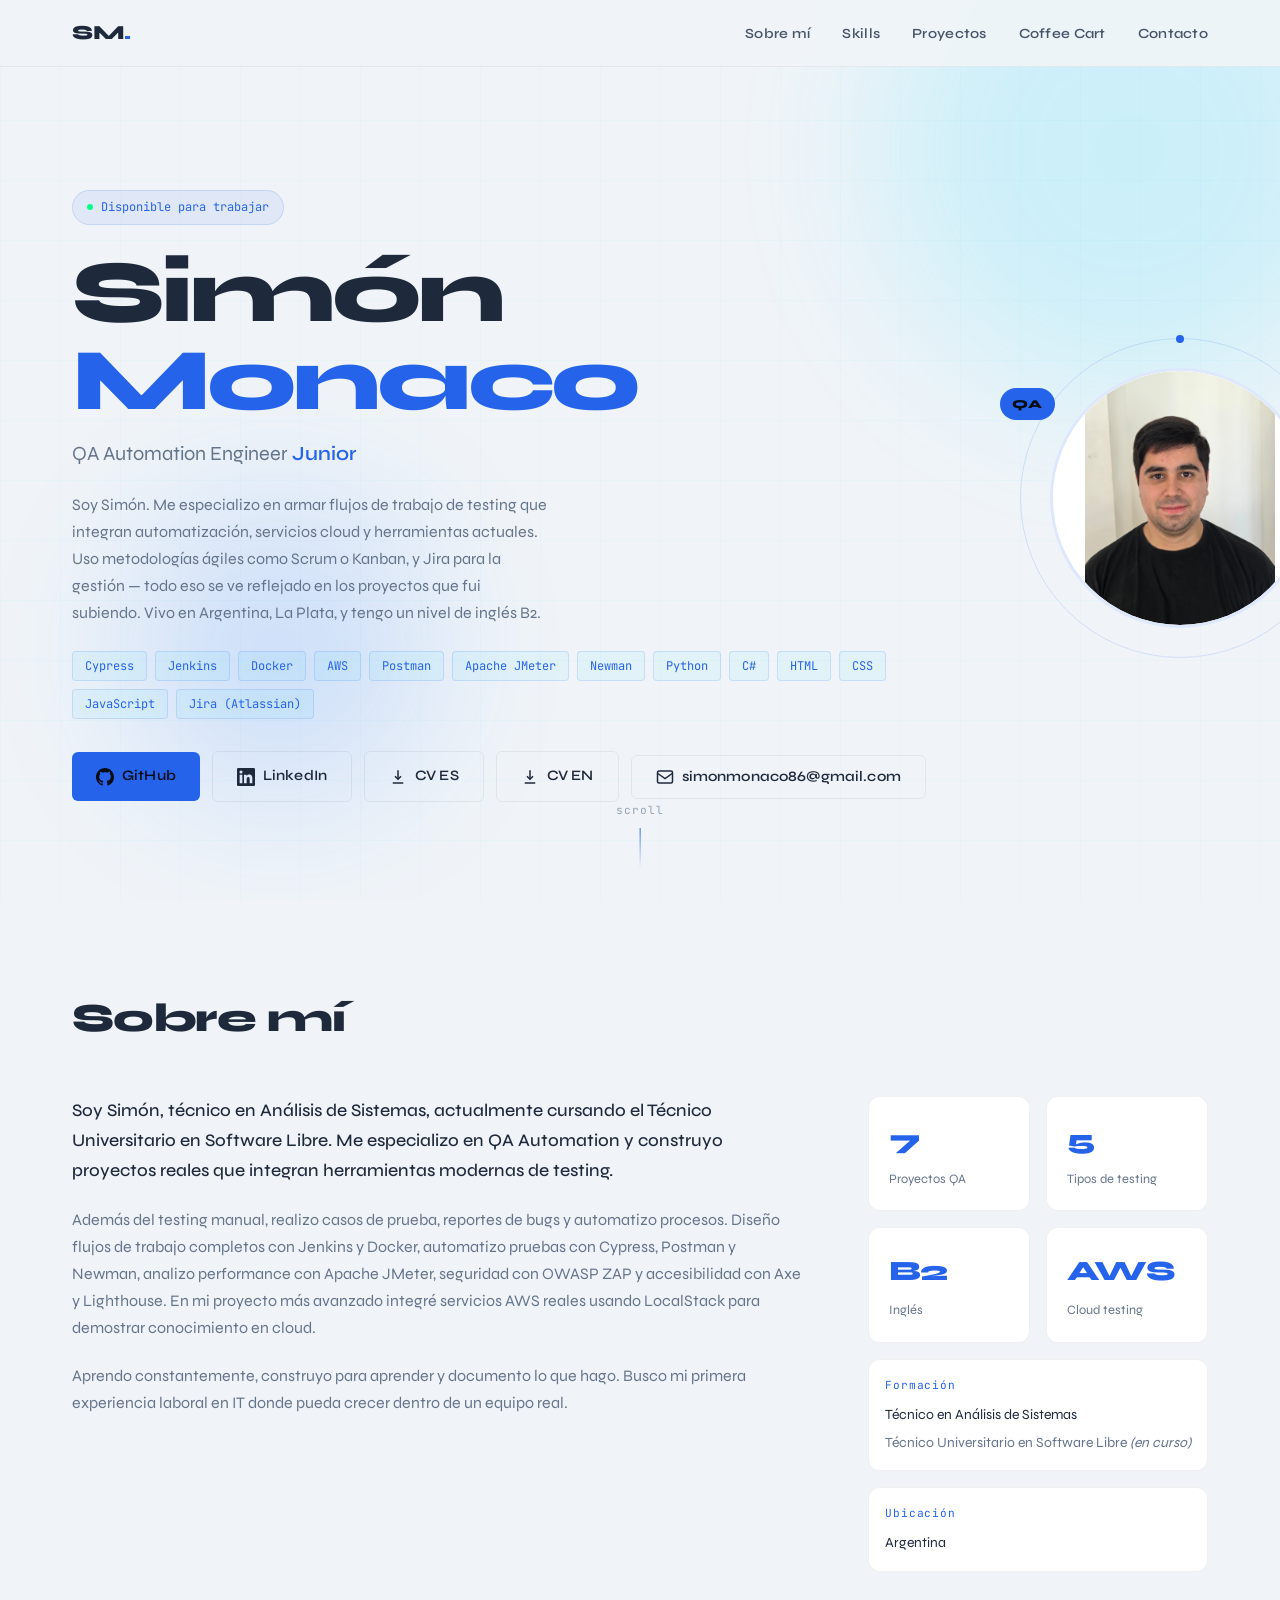
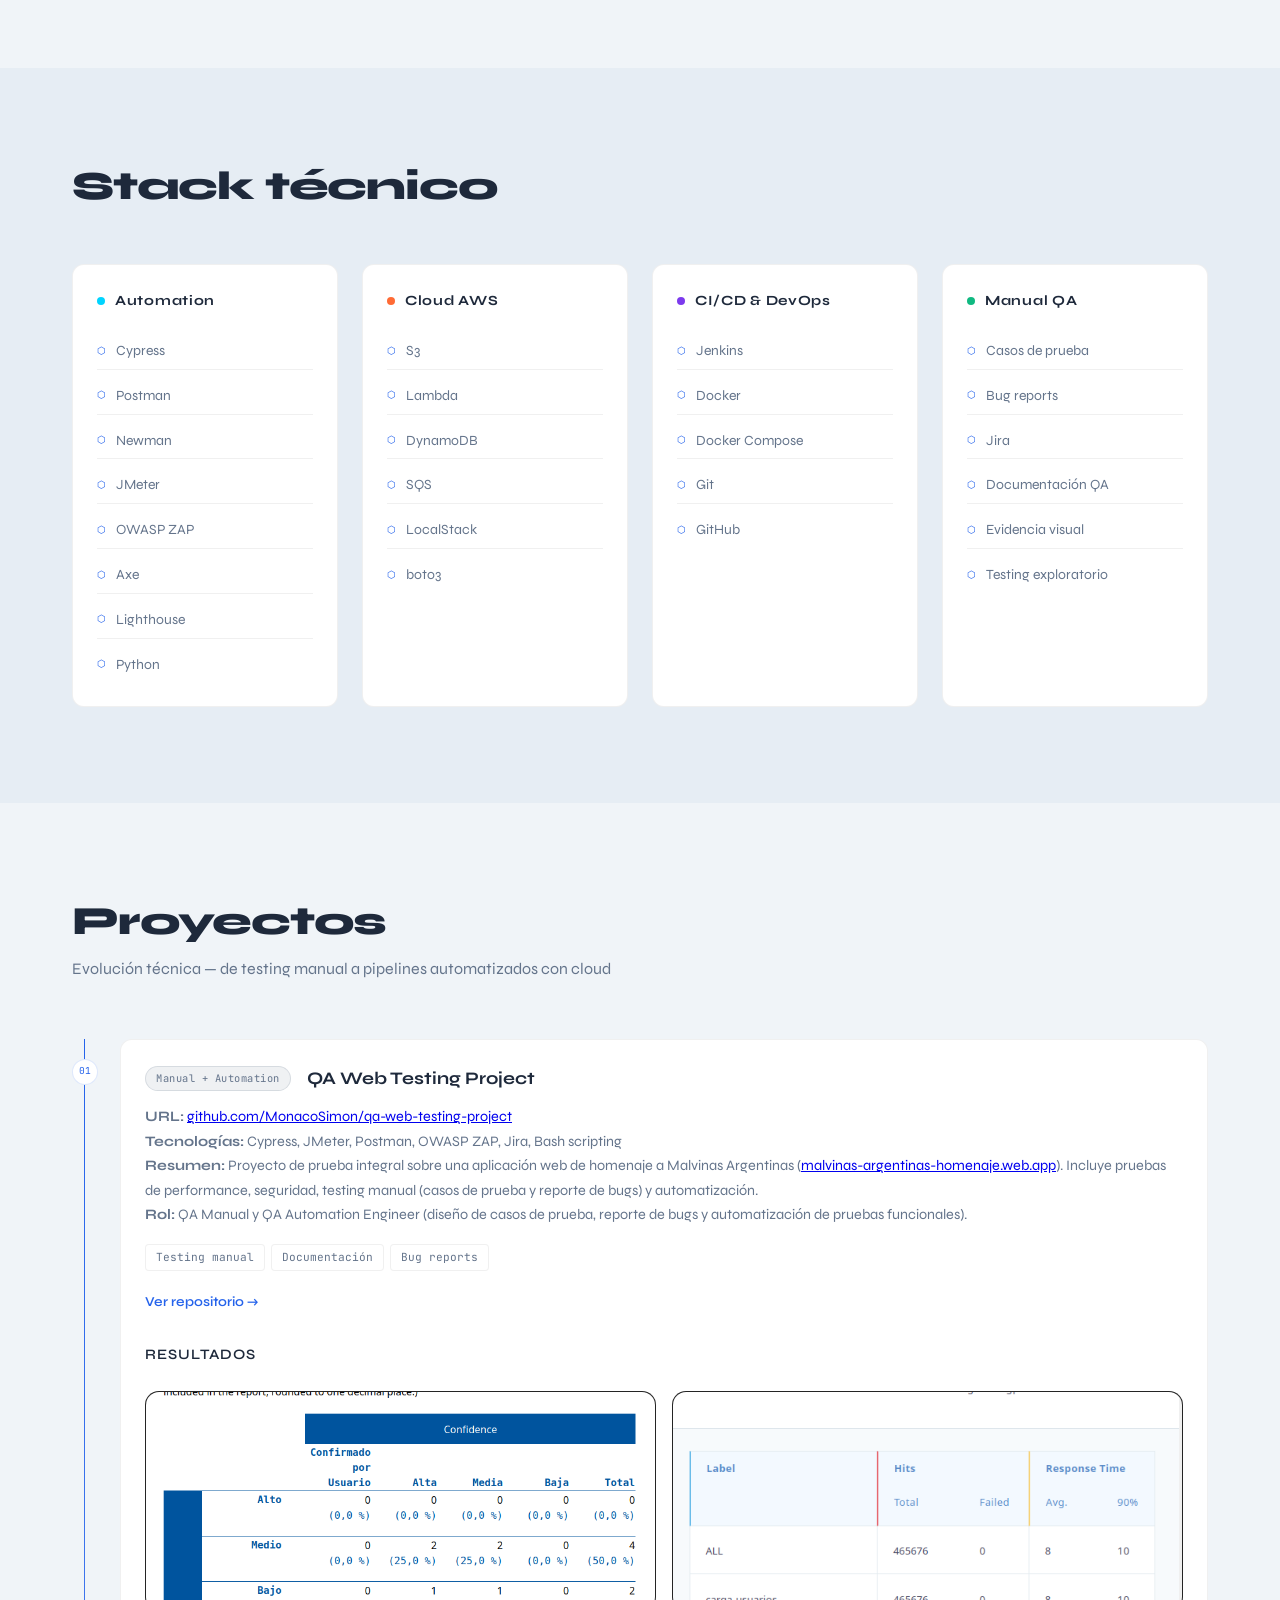
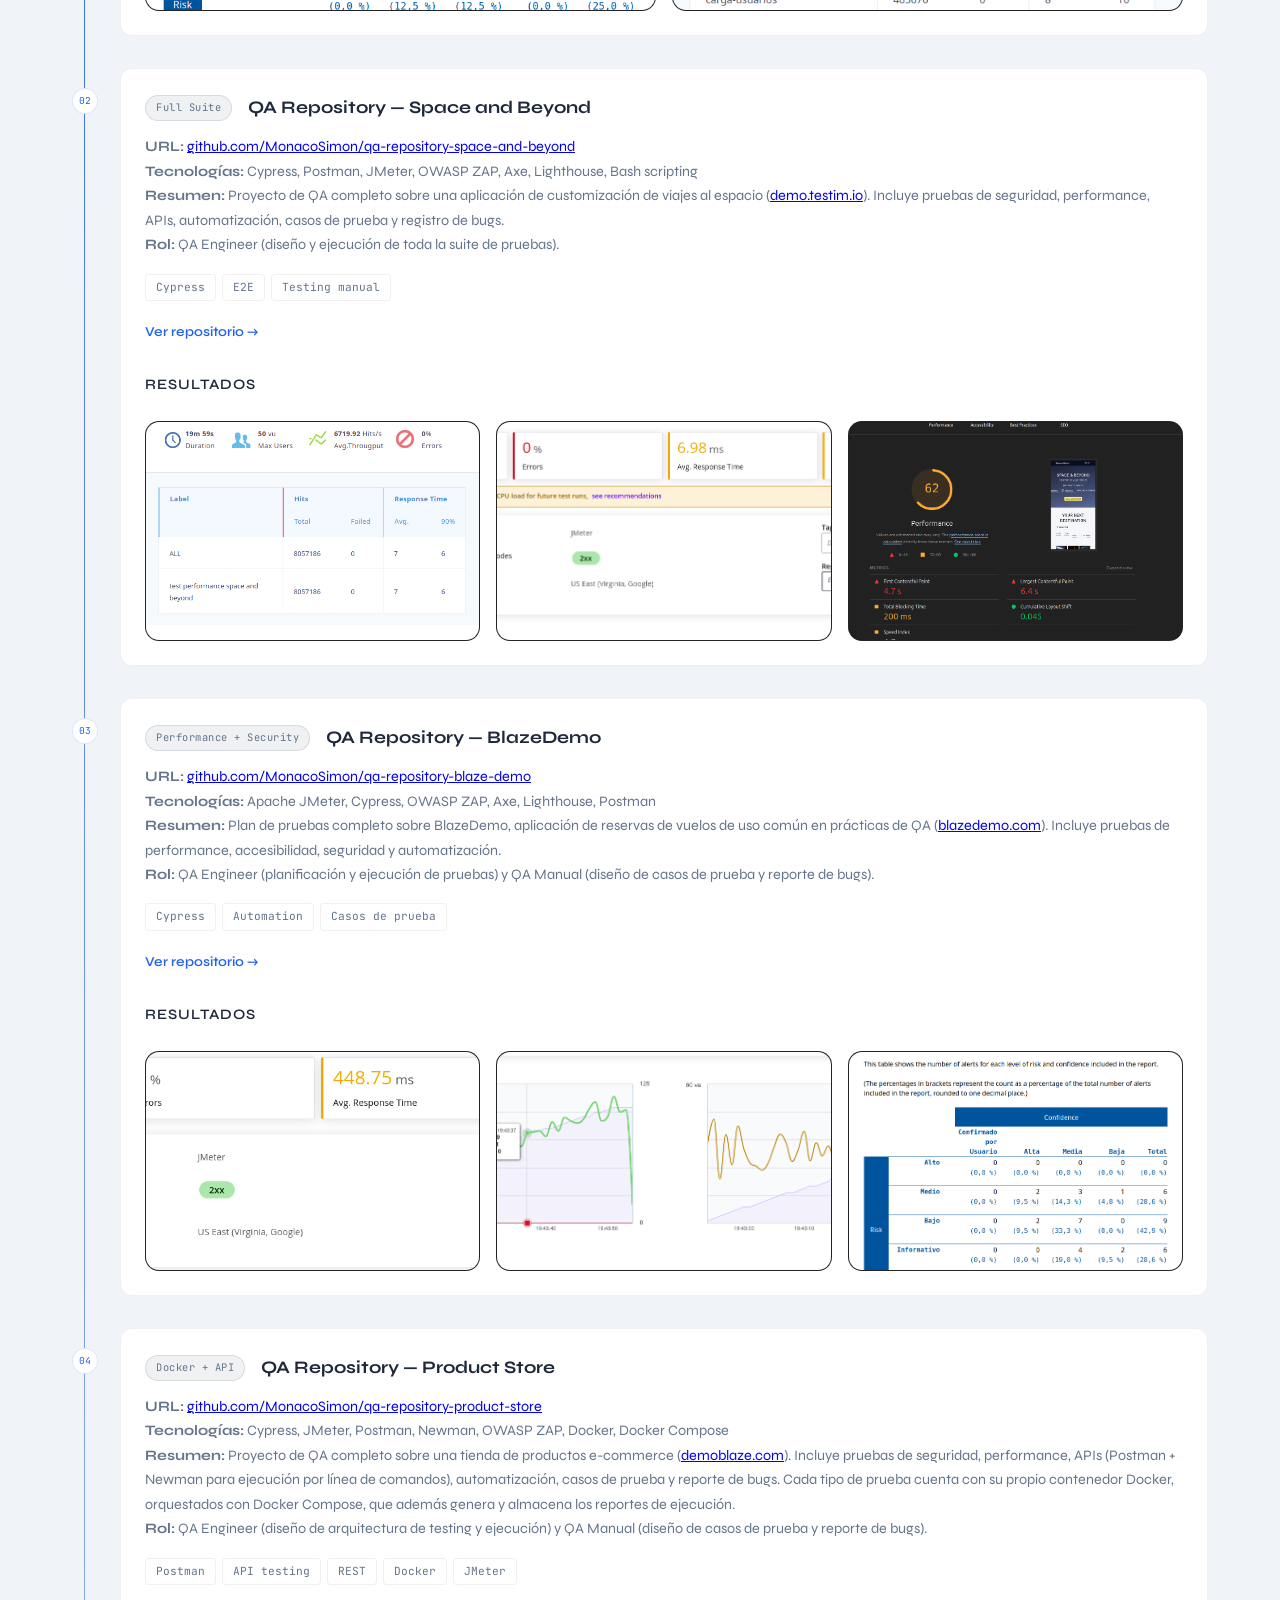
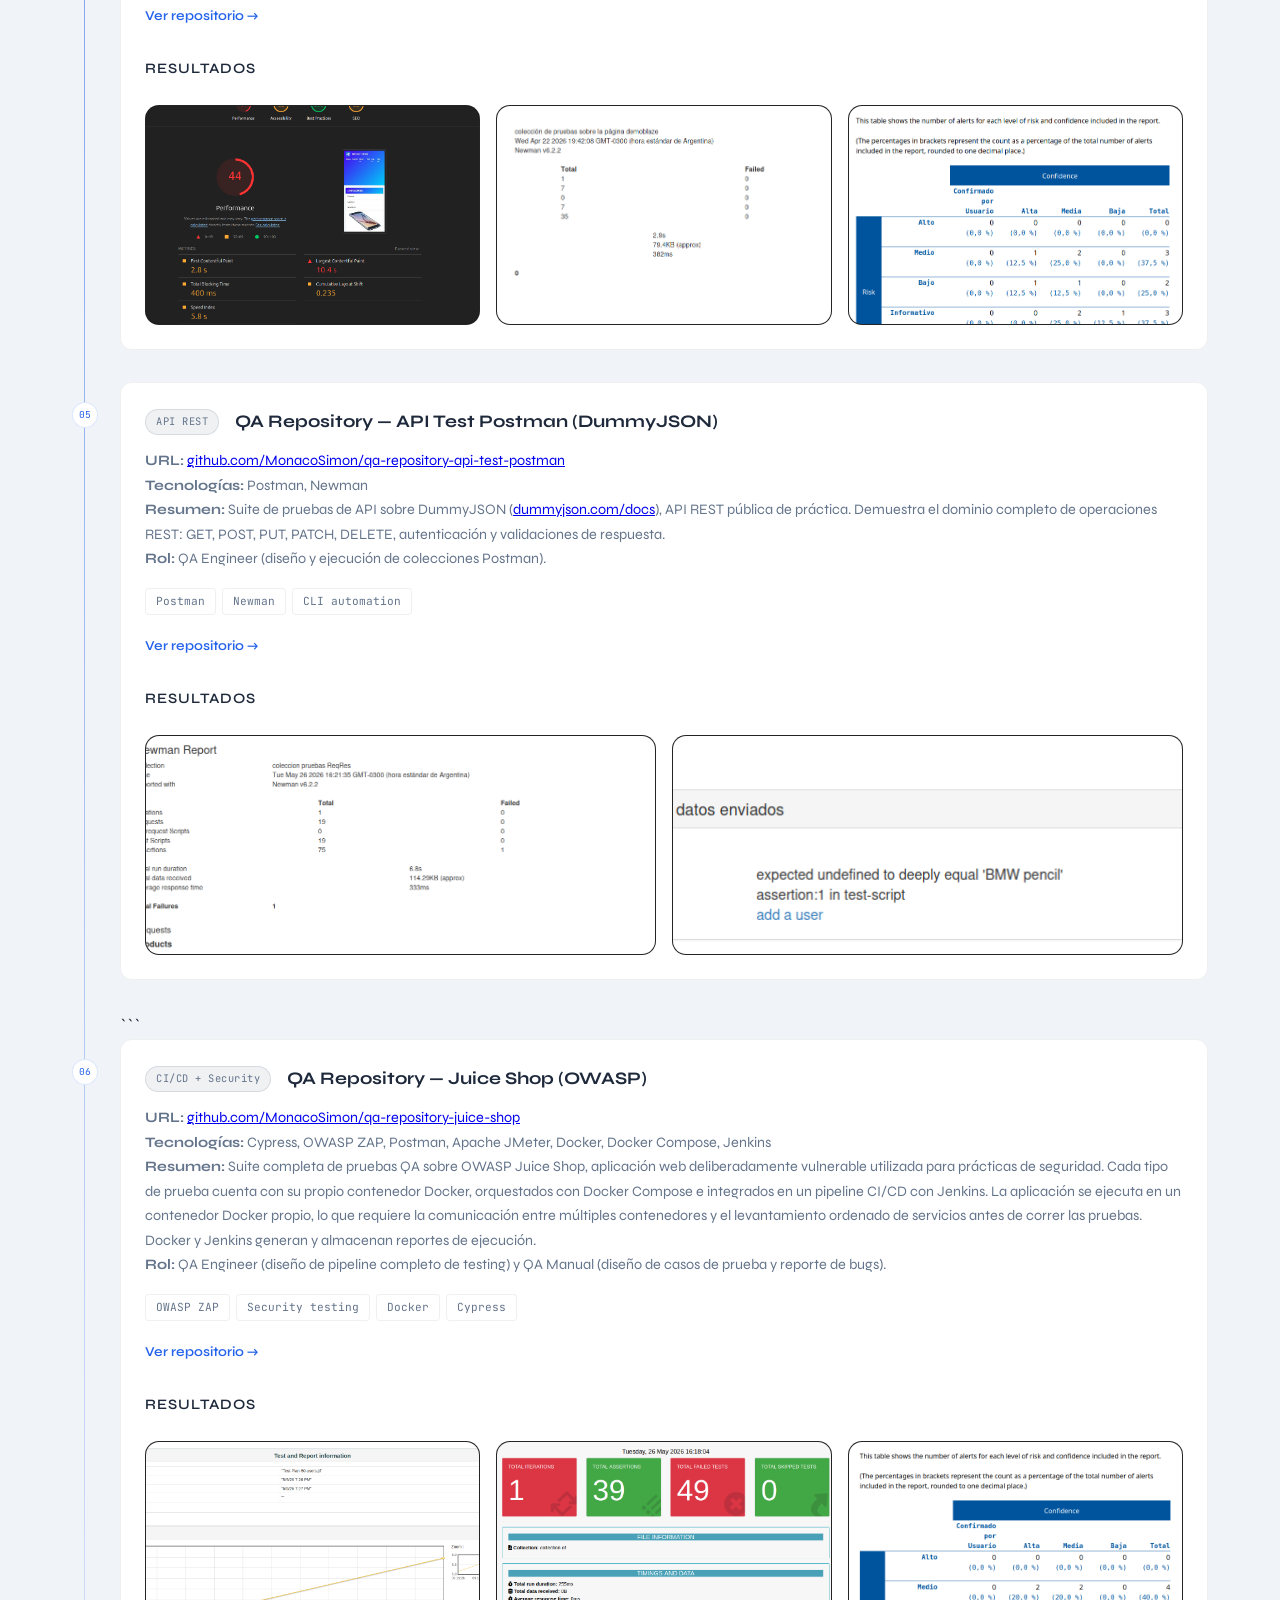
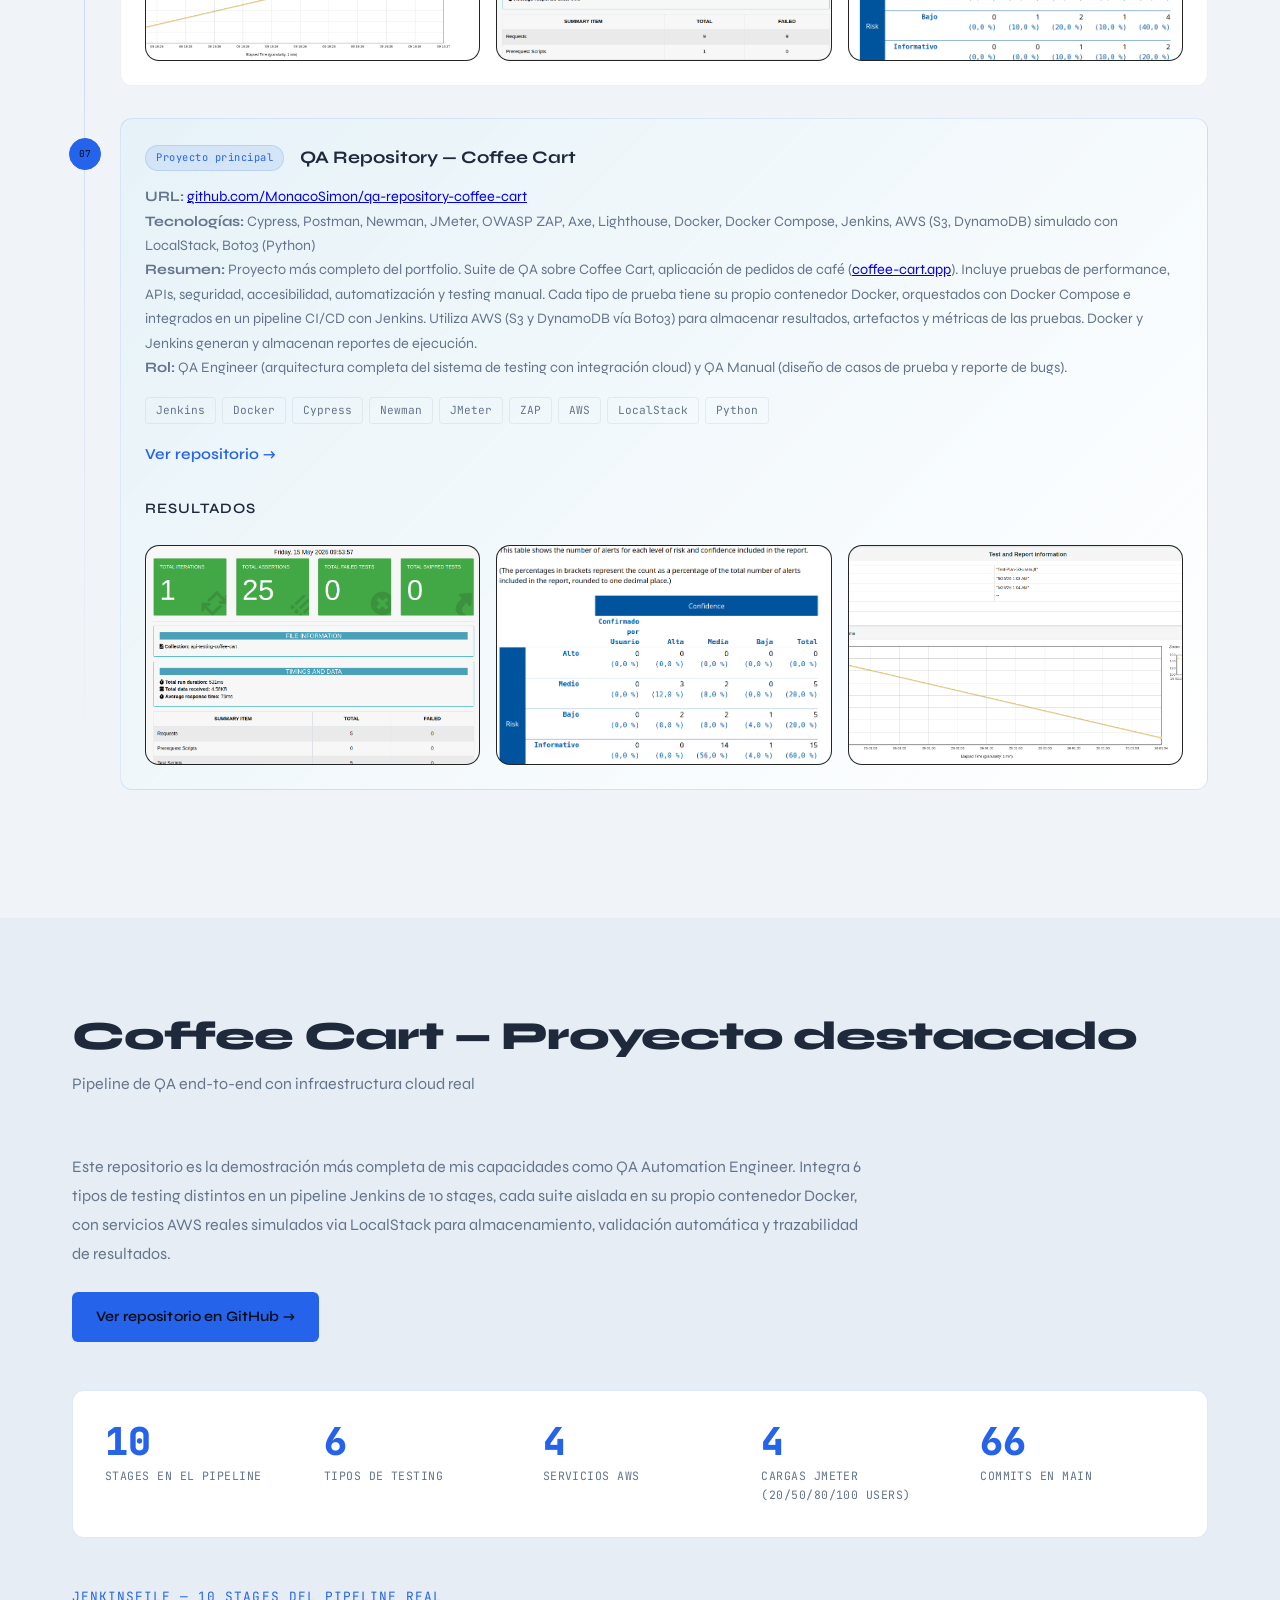
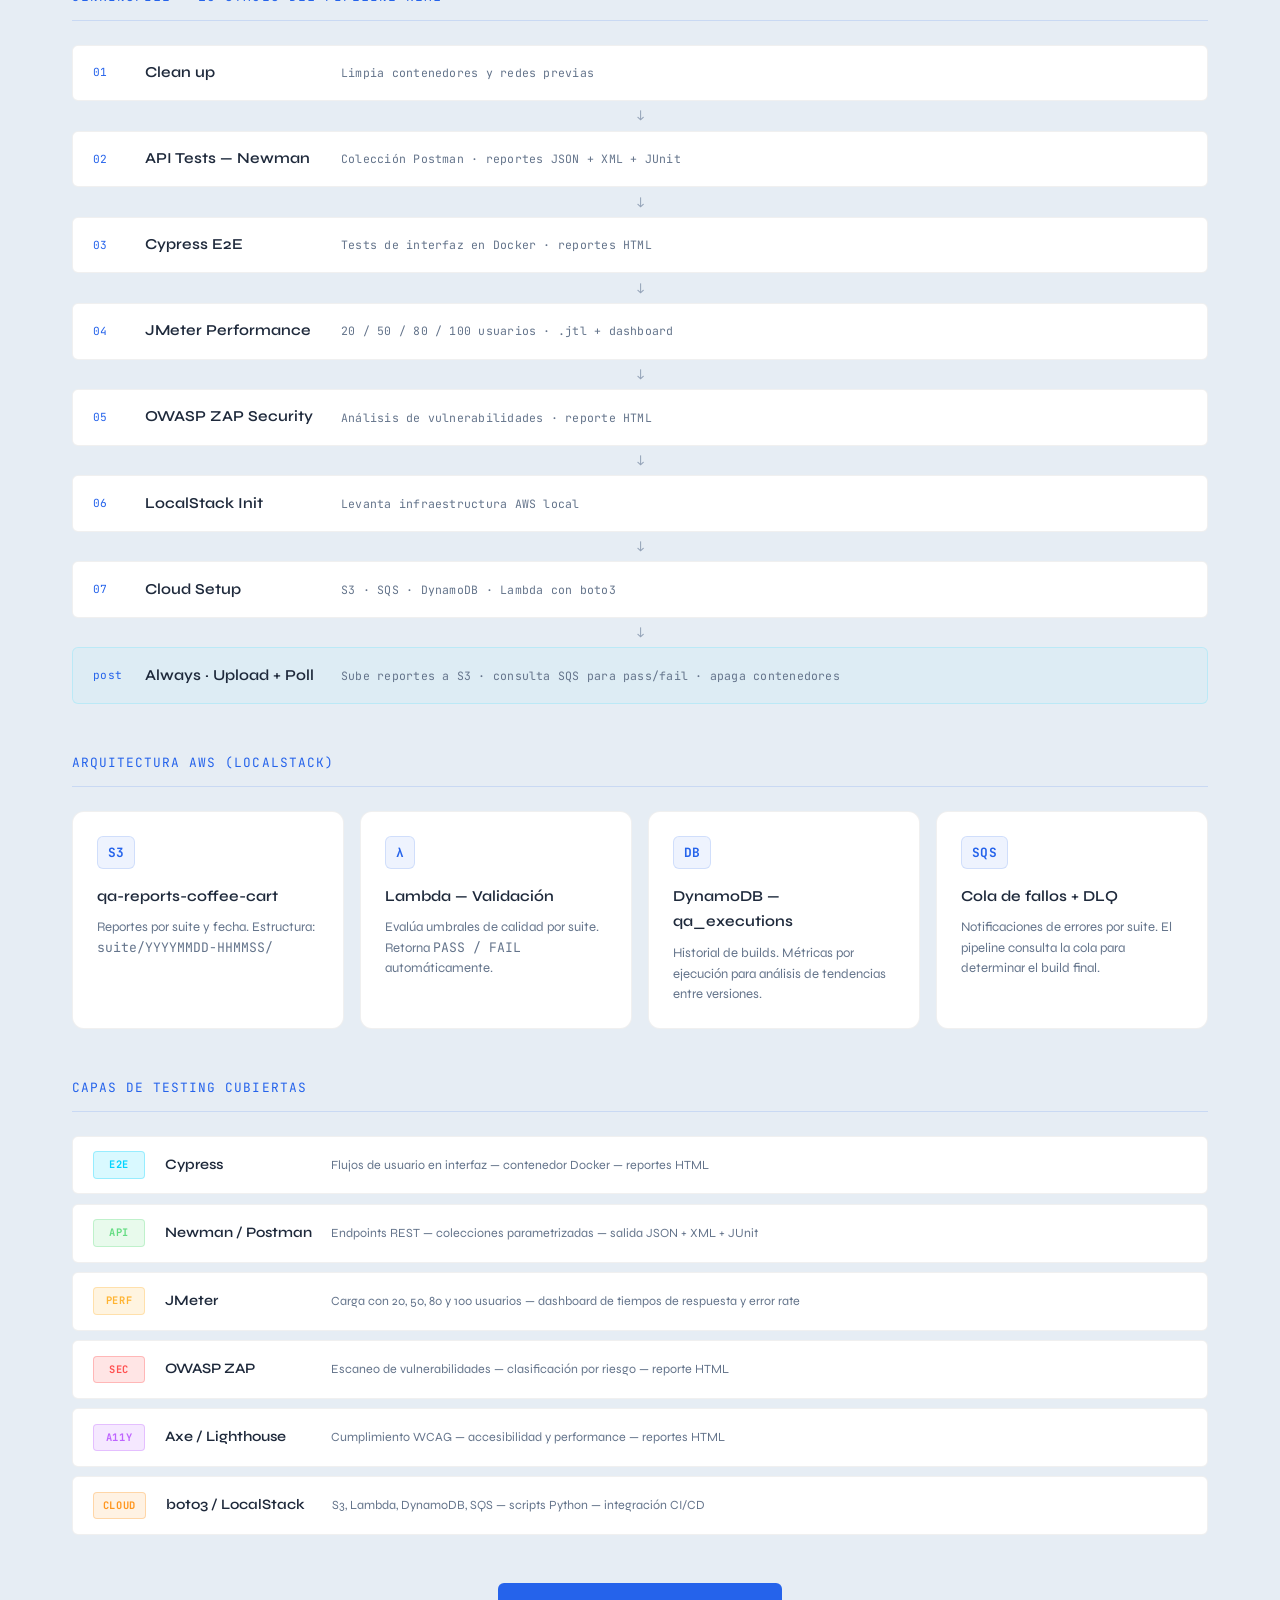
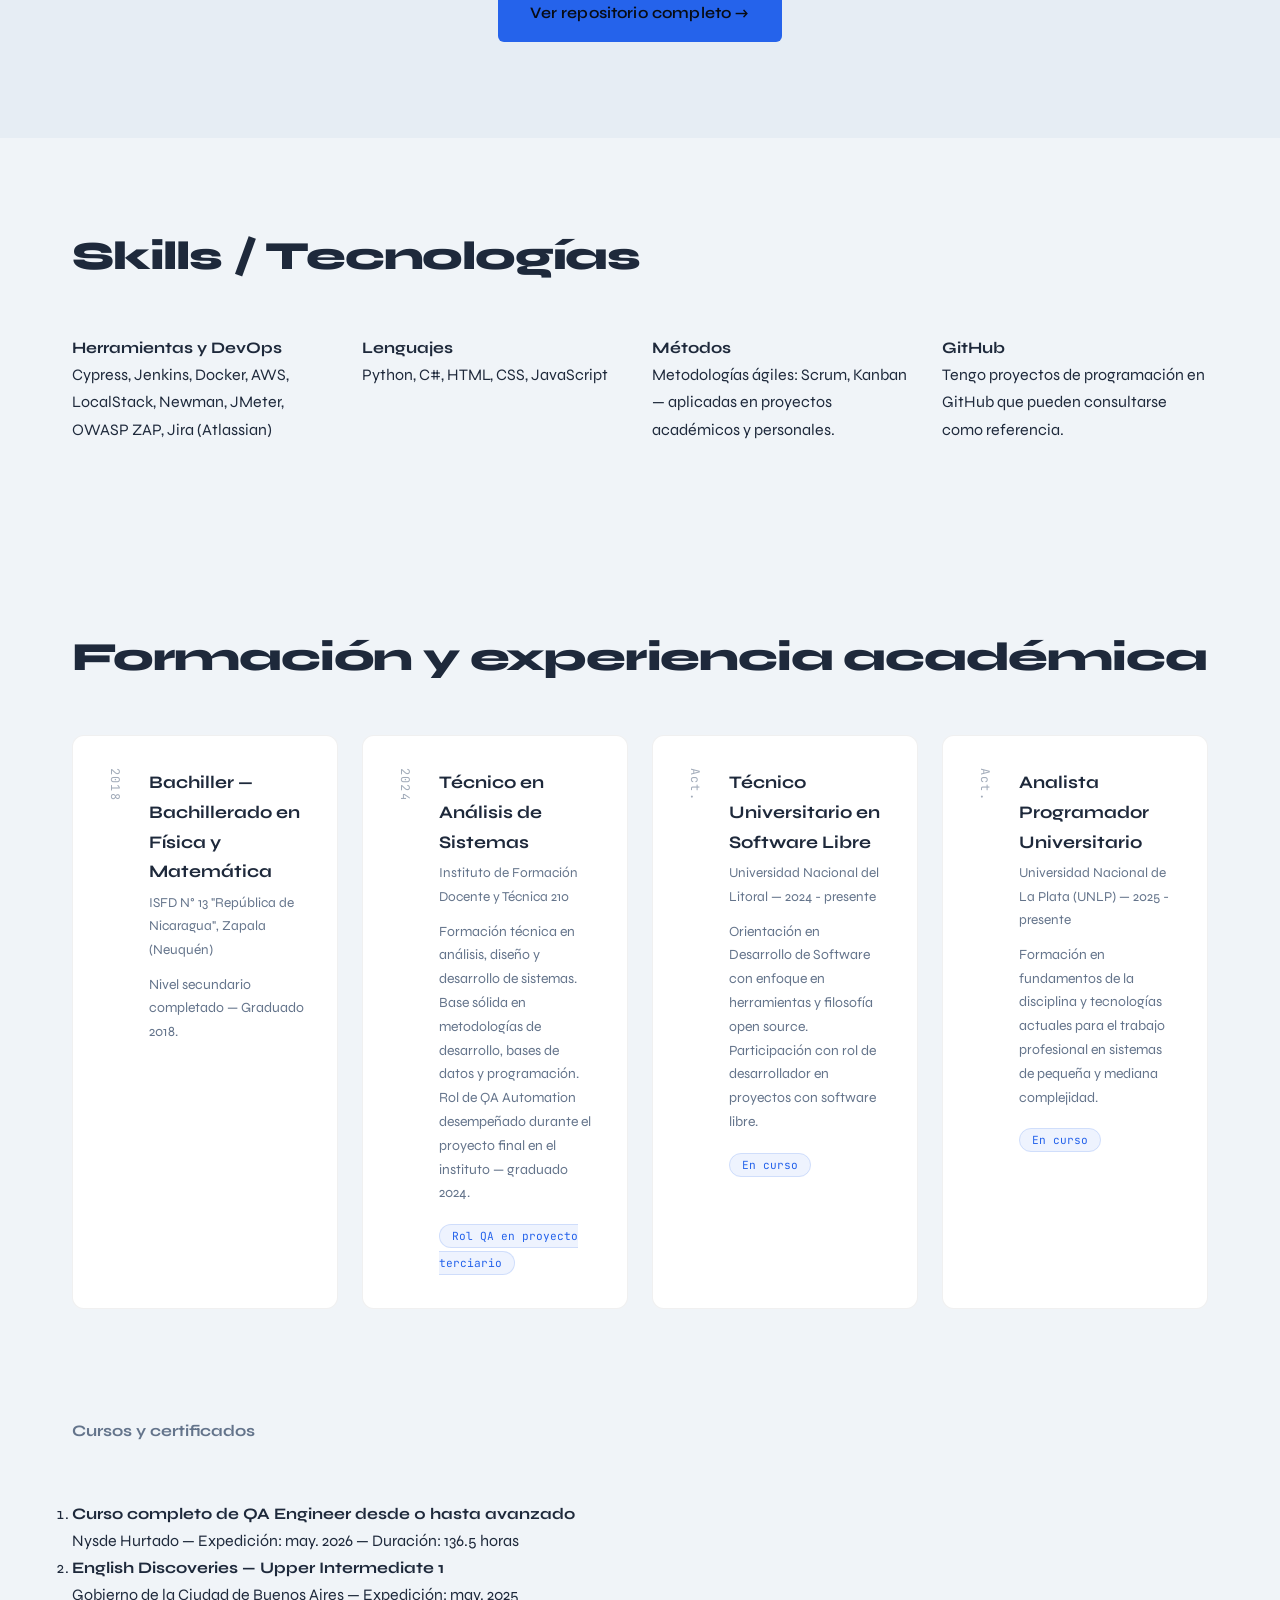
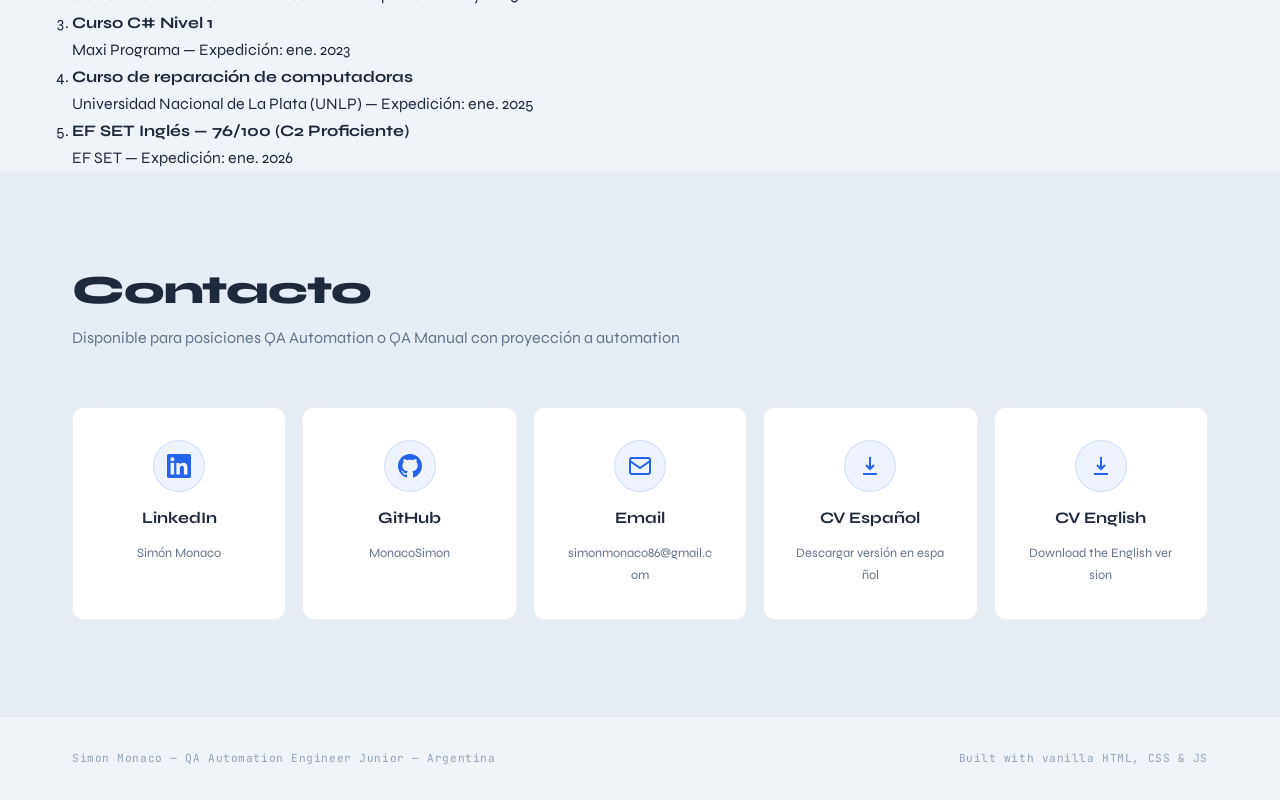
==== index.html @ da6e4dd6 "boton cv" ====
<!DOCTYPE html>
<html lang="es">

<head>
  <meta charset="UTF-8">
  <meta name="viewport" content="width=device-width, initial-scale=1.0">

  <title>Simón Monaco — QA Automation Engineer | Portfolio de Testing</title>

  <meta name="description"
    content="Portfolio de Simón Monaco, QA Automation Engineer Junior. Proyectos de testing con Cypress, Jenkins, Docker, AWS, Postman y JMeter. Disponible para trabajar.">

  <meta name="keywords"
    content="QA Automation, Testing, Cypress, Jenkins, Docker, AWS, Postman, JMeter, Newman, OWASP ZAP, Portfolio, Simón Monaco">

  <meta name="author" content="Simón Monaco">
  <meta name="robots" content="index, follow">

  <link rel="canonical" href="https://monacosimon.github.io/interfaz-portfolio/">

  <meta property="og:type" content="website">
  <meta property="og:url" content="https://monacosimon.github.io/interfaz-portfolio/">
  <meta property="og:title" content="Simón Monaco — QA Automation Engineer">
  <meta property="og:description"
    content="Portfolio de Simón Monaco, especialista en QA Automation. Proyectos con Cypress, Jenkins, Docker y AWS.">
  <meta property="og:image" content="https://monacosimon.github.io/interfaz-portfolio/img/foto-linkedin.jpeg">
  <meta property="og:image:alt" content="Simón Monaco - QA Automation Engineer">

  <meta name="twitter:card" content="summary_large_image">
  <meta name="twitter:title" content="Simón Monaco — QA Automation Engineer">
  <meta name="twitter:description"
    content="Portfolio de Simón Monaco, QA Automation Engineer Junior. Proyectos de testing automatizado.">
  <meta name="twitter:image" content="https://monacosimon.github.io/interfaz-portfolio/img/foto-linkedin.jpeg">

  <link rel="stylesheet" href="style.css">
  <link rel="preconnect" href="https://fonts.googleapis.com">
  <link rel="preconnect" href="https://fonts.gstatic.com" crossorigin>
  <link
    href="https://fonts.googleapis.com/css2?family=JetBrains+Mono:wght@300;400;500&family=Syne:wght@400;500;600;700;800&display=swap"
    rel="stylesheet">
</head>

<body>

  <nav class="navbar" id="navbar">
    <div class="nav-container">
      <span class="nav-logo">SM<span class="accent">.</span></span>
      <ul class="nav-links">
        <li><a href="#sobre-mi">Sobre mí </a></li>
        <li><a href="#skills">Skills</a></li>
        <li><a href="#proyectos">Proyectos</a></li>
        <li><a href="#destacado">Coffee Cart</a></li>
        <li><a href="#contacto">Contacto</a></li>
      </ul>
      <button class="nav-toggle" id="navToggle" aria-label="Menú de navegación">
        <span></span><span></span><span></span>
      </button>
    </div>
  </nav>

  <section class="hero" id="inicio">
    <div class="hero-bg">
      <div class="grid-overlay"></div>
      <div class="orb orb-1"></div>
      <div class="orb orb-2"></div>
    </div>
    <div class="hero-container">
      <div class="hero-content">
        <div class="hero-badge">
          <span class="badge-dot"></span>
          Disponible para trabajar
        </div>
        <h1 class="hero-name">Simón<br><span class="accent">Monaco</span></h1>
        <p class="hero-title">QA Automation Engineer <span class="hero-title-junior">Junior</span></p>
        <p class="hero-desc">
          Soy Simón. Me especializo en armar flujos de trabajo de testing que integran automatización, servicios cloud y
          herramientas actuales. Uso metodologías ágiles como Scrum o Kanban, y Jira para la gestión — todo eso se ve
          reflejado en los proyectos que fui subiendo. Vivo en Argentina, La Plata, y tengo un nivel de inglés B2.
        </p>
        <div class="hero-tags">
          <span class="tag">Cypress</span>
          <span class="tag">Jenkins</span>
          <span class="tag">Docker</span>
          <span class="tag">AWS</span>
          <span class="tag">Postman</span>
          <span class="tag">Apache JMeter</span>
          <span class="tag">Newman</span>
          <span class="tag">Python</span>
          <span class="tag">C#</span>
          <span class="tag">HTML</span>
          <span class="tag">CSS</span>
          <span class="tag">JavaScript</span>
          <span class="tag">Jira (Atlassian)</span>
        </div>
        <div class="hero-cta">
          <a href="https://github.com/MonacoSimon" target="_blank" class="btn btn-primary" rel="noopener noreferrer">
            <svg width="18" height="18" viewBox="0 0 24 24" fill="currentColor">
              <path
                d="M12 0C5.37 0 0 5.37 0 12c0 5.31 3.435 9.795 8.205 11.385.6.105.825-.255.825-.57 0-.285-.015-1.23-.015-2.235-3.015.555-3.795-.735-4.035-1.41-.135-.345-.72-1.41-1.23-1.695-.42-.225-1.02-.78-.015-.795.945-.015 1.62.87 1.845 1.23 1.08 1.815 2.805 1.305 3.495.99.105-.78.42-1.305.765-1.605-2.67-.3-5.46-1.335-5.46-5.925 0-1.305.465-2.385 1.23-3.225-.12-.3-.54-1.53.12-3.18 0 0 1.005-.315 3.3 1.23.96-.27 1.98-.405 3-.405s2.04.135 3 .405c2.295-1.56 3.3-1.23 3.3-1.23.66 1.65.24 2.88.12 3.18.765.84 1.23 1.905 1.23 3.225 0 4.605-2.805 5.625-5.475 5.925.435.375.81 1.095.81 2.22 0 1.605-.015 2.895-.015 3.3 0 .315.225.69.825.57A12.02 12.02 0 0 0 24 12c0-6.63-5.37-12-12-12z" />
            </svg>
            GitHub
          </a>
          <a href="https://www.linkedin.com/in/sim%C3%B3n-m%C3%B3naco-55a619273" target="_blank" class="btn btn-outline"
            rel="noopener noreferrer">
            <svg width="18" height="18" viewBox="0 0 24 24" fill="currentColor">
              <path
                d="M20.447 20.452h-3.554v-5.569c0-1.328-.027-3.037-1.852-3.037-1.853 0-2.136 1.445-2.136 2.939v5.667H9.351V9h3.414v1.561h.046c.477-.9 1.637-1.85 3.37-1.85 3.601 0 4.267 2.37 4.267 5.455v6.286zM5.337 7.433a2.062 2.062 0 0 1-2.063-2.065 2.064 2.064 0 1 1 2.063 2.065zm1.782 13.019H3.555V9h3.564v11.452zM22.225 0H1.771C.792 0 0 .774 0 1.729v20.542C0 23.227.792 24 1.771 24h20.451C23.2 24 24 23.227 24 22.271V1.729C24 .774 23.2 0 22.222 0h.003z" />
            </svg>
            LinkedIn
          </a>
          <a href="cv/CV Simón Mónaco ES (1).pdf" download class="btn btn-outline" aria-label="Descargar CV en español">
            <svg width="18" height="18" viewBox="0 0 24 24" fill="none" stroke="currentColor" stroke-width="2">
              <path d="M12 3v12" />
              <path d="m8 11 4 4 4-4" />
              <path d="M5 20h14" />
            </svg>
            CV ES
          </a>
          <a href="cv/CV Simón Mónaco EN (1).pdf" download class="btn btn-outline" aria-label="Download CV in English">
            <svg width="18" height="18" viewBox="0 0 24 24" fill="none" stroke="currentColor" stroke-width="2">
              <path d="M12 3v12" />
              <path d="m8 11 4 4 4-4" />
              <path d="M5 20h14" />
            </svg>
            CV EN
          </a>
          <button type="button" id="copyEmailBtn" class="btn btn-outline btn-copy-email"
            data-email="simonmonaco86@gmail.com">
            <svg width="18" height="18" viewBox="0 0 24 24" fill="none" stroke="currentColor" stroke-width="2">
              <rect x="2" y="4" width="20" height="16" rx="2" />
              <path d="m22 7-10 7L2 7" />
            </svg>
            <span class="btn-copy-label">simonmonaco86@gmail.com</span>
          </button>
        </div>
      </div>
      <div class="hero-photo">
        <div class="photo-ring"></div>
        <div class="photo-wrapper">
          <img src="img/foto-linkedin.jpeg" alt="Simón Monaco - QA Automation Engineer" class="profile-img"
            loading="eager" />
        </div>
        <div class="photo-badge-tl">QA</div>
      </div>
    </div>
    <div class="hero-scroll">
      <span class="mono">scroll</span>
      <div class="scroll-line"></div>
    </div>
  </section>

  <section class="section" id="sobre-mi">
    <div class="container">
      <div class="section-header">
        <h2 class="section-title">Sobre mí </h2>
      </div>
      <div class="about-grid">
        <div class="about-text">
          <p class="about-lead">
            Soy Simón, técnico en Análisis de Sistemas, actualmente cursando el
            Técnico Universitario en Software Libre. Me especializo en QA Automation
            y construyo proyectos reales que integran herramientas modernas de testing.
          </p>
          <p>
            Además del testing manual, realizo casos de prueba, reportes de bugs y
            automatizo procesos. Diseño flujos de trabajo completos con Jenkins y Docker,
            automatizo pruebas con Cypress, Postman y Newman, analizo performance con
            Apache JMeter, seguridad con OWASP ZAP y accesibilidad con Axe y Lighthouse.
            En mi proyecto más avanzado integré servicios AWS reales usando LocalStack
            para demostrar conocimiento en cloud.
          </p>
          <p>
            Aprendo constantemente, construyo para aprender y documento lo que hago.
            Busco mi primera experiencia laboral en IT donde pueda crecer dentro de un
            equipo real.
          </p>
        </div>
        <div class="about-stats">
          <div class="stat-card">
            <span class="stat-num accent">7</span>
            <span class="stat-label">Proyectos QA</span>
          </div>
          <div class="stat-card">
            <span class="stat-num accent">5</span>
            <span class="stat-label">Tipos de testing</span>
          </div>
          <div class="stat-card">
            <span class="stat-num accent">B2</span>
            <span class="stat-label">Inglés</span>
          </div>
          <div class="stat-card">
            <span class="stat-num accent">AWS</span>
            <span class="stat-label">Cloud testing</span>
          </div>
          <div class="about-detail">
            <span class="detail-label mono">Formación</span>
            <span class="detail-val">Técnico en Análisis de Sistemas</span>
            <span class="detail-val muted">Técnico Universitario en Software Libre <em>(en curso)</em></span>
          </div>
          <div class="about-detail">
            <span class="detail-label mono">Ubicación</span>
            <span class="detail-val">Argentina</span>
          </div>
        </div>
      </div>
    </div>
  </section>

  <section class="section section-dark" id="skills">
    <div class="container">
      <div class="section-header">
        <h2 class="section-title">Stack técnico</h2>
      </div>
      <div class="skills-grid">
        <div class="skill-category">
          <h3 class="skill-cat-title">
            <span class="cat-dot cat-auto"></span>
            Automation
          </h3>
          <div class="skill-items">
            <div class="skill-item"><span class="skill-icon">⬡</span>Cypress</div>
            <div class="skill-item"><span class="skill-icon">⬡</span>Postman</div>
            <div class="skill-item"><span class="skill-icon">⬡</span>Newman</div>
            <div class="skill-item"><span class="skill-icon">⬡</span>JMeter</div>
            <div class="skill-item"><span class="skill-icon">⬡</span>OWASP ZAP</div>
            <div class="skill-item"><span class="skill-icon">⬡</span>Axe</div>
            <div class="skill-item"><span class="skill-icon">⬡</span>Lighthouse</div>
            <div class="skill-item"><span class="skill-icon">⬡</span>Python</div>
          </div>
        </div>
        <div class="skill-category">
          <h3 class="skill-cat-title">
            <span class="cat-dot cat-cloud"></span>
            Cloud AWS
          </h3>
          <div class="skill-items">
            <div class="skill-item"><span class="skill-icon">⬡</span>S3</div>
            <div class="skill-item"><span class="skill-icon">⬡</span>Lambda</div>
            <div class="skill-item"><span class="skill-icon">⬡</span>DynamoDB</div>
            <div class="skill-item"><span class="skill-icon">⬡</span>SQS</div>
            <div class="skill-item"><span class="skill-icon">⬡</span>LocalStack</div>
            <div class="skill-item"><span class="skill-icon">⬡</span>boto3</div>
          </div>
        </div>
        <div class="skill-category">
          <h3 class="skill-cat-title">
            <span class="cat-dot cat-cicd"></span>
            CI/CD & DevOps
          </h3>
          <div class="skill-items">
            <div class="skill-item"><span class="skill-icon">⬡</span>Jenkins</div>
            <div class="skill-item"><span class="skill-icon">⬡</span>Docker</div>
            <div class="skill-item"><span class="skill-icon">⬡</span>Docker Compose</div>
            <div class="skill-item"><span class="skill-icon">⬡</span>Git</div>
            <div class="skill-item"><span class="skill-icon">⬡</span>GitHub</div>
          </div>
        </div>
        <div class="skill-category">
          <h3 class="skill-cat-title">
            <span class="cat-dot cat-manual"></span>
            Manual QA
          </h3>
          <div class="skill-items">
            <div class="skill-item"><span class="skill-icon">⬡</span>Casos de prueba</div>
            <div class="skill-item"><span class="skill-icon">⬡</span>Bug reports</div>
            <div class="skill-item"><span class="skill-icon">⬡</span>Jira</div>
            <div class="skill-item"><span class="skill-icon">⬡</span>Documentación QA</div>
            <div class="skill-item"><span class="skill-icon">⬡</span>Evidencia visual</div>
            <div class="skill-item"><span class="skill-icon">⬡</span>Testing exploratorio</div>
          </div>
        </div>
      </div>
    </div>
  </section>

  <section class="section" id="proyectos">
    <div class="container">
      <div class="section-header">
        <h2 class="section-title">Proyectos</h2>
        <p class="section-sub">Evolución técnica — de testing manual a pipelines automatizados con cloud</p>
      </div>
      <div class="timeline">

        <div class="timeline-item reveal">
          <div class="timeline-marker">
            <span class="marker-num mono">01</span>
          </div>
          <div class="timeline-card">
            <div class="tc-header">
              <span class="tc-level level-type">Manual + Automation</span>
              <h3 class="tc-title">QA Web Testing Project</h3>
            </div>
            <p class="tc-desc"><strong>URL:</strong> <a href="https://github.com/MonacoSimon/qa-web-testing-project"
                target="_blank" class="tc-link-inline"
                rel="noopener noreferrer">github.com/MonacoSimon/qa-web-testing-project</a><br>
              <strong>Tecnologías:</strong> Cypress, JMeter, Postman, OWASP ZAP, Jira, Bash scripting<br>
              <strong>Resumen:</strong> Proyecto de prueba integral sobre una aplicación web de homenaje a Malvinas
              Argentinas (<a href="https://malvinas-argentinas-homenaje.web.app/" target="_blank"
                rel="noopener noreferrer">malvinas-argentinas-homenaje.web.app</a>). Incluye pruebas de performance,
              seguridad, testing manual (casos de prueba y reporte de bugs) y automatización.<br>
              <strong>Rol:</strong> QA Manual y QA Automation Engineer (diseño de casos de prueba, reporte de bugs y
              automatización de pruebas funcionales).
            </p>
            <div class="tc-tags">
              <span class="tc-tag">Testing manual</span>
              <span class="tc-tag">Documentación</span>
              <span class="tc-tag">Bug reports</span>
            </div>
            <a href="https://github.com/MonacoSimon/qa-web-testing-project" target="_blank" class="tc-link"
              rel="noopener noreferrer">Ver repositorio →</a>
            <h4 class="gallery-title">Resultados</h4>
            <div class="project-gallery">
              <img src="screeenshots/web-testing/Captura de pantalla de 2026-05-26 16-34-14.png"
                alt="QA Web Testing Project" class="gallery-img">
              <img src="screeenshots/web-testing/blazemeter-result.png" alt="QA Web Testing Project"
                class="gallery-img">
            </div>
          </div>
        </div>

        <div class="timeline-item reveal">
          <div class="timeline-marker">
            <span class="marker-num mono">02</span>
          </div>
          <div class="timeline-card">
            <div class="tc-header">
              <span class="tc-level level-type">Full Suite</span>
              <h3 class="tc-title">QA Repository — Space and Beyond</h3>
            </div>
            <p class="tc-desc"><strong>URL:</strong> <a
                href="https://github.com/MonacoSimon/qa-repository-space-and-beyond" target="_blank"
                class="tc-link-inline"
                rel="noopener noreferrer">github.com/MonacoSimon/qa-repository-space-and-beyond</a><br>
              <strong>Tecnologías:</strong> Cypress, Postman, JMeter, OWASP ZAP, Axe, Lighthouse, Bash scripting<br>
              <strong>Resumen:</strong> Proyecto de QA completo sobre una aplicación de customización de viajes al
              espacio (<a href="https://demo.testim.io/" target="_blank" rel="noopener noreferrer">demo.testim.io</a>).
              Incluye pruebas de seguridad, performance, APIs, automatización, casos de prueba y registro de bugs.<br>
              <strong>Rol:</strong> QA Engineer (diseño y ejecución de toda la suite de pruebas).
            </p>
            <div class="tc-tags">
              <span class="tc-tag">Cypress</span>
              <span class="tc-tag">E2E</span>
              <span class="tc-tag">Testing manual</span>
            </div>
            <a href="https://github.com/MonacoSimon/qa-repository-space-and-beyond" target="_blank" class="tc-link"
              rel="noopener noreferrer">Ver repositorio →</a>
            <h4 class="gallery-title">Resultados</h4>
            <div class="project-gallery">
              <img src="screeenshots/space-beyond/Captura de pantalla de 2026-04-17 09-26-17.png" alt="Space and Beyond"
                class="gallery-img">
              <img src="screeenshots/space-beyond/Captura de pantalla de 2026-04-17 09-27-55.png" alt="Space and Beyond"
                class="gallery-img">
              <img src="screeenshots/space-beyond/Captura de pantalla de 2026-05-26 16-29-38.png" alt="Space and Beyond"
                class="gallery-img">
            </div>
          </div>
        </div>

        <div class="timeline-item reveal">
          <div class="timeline-marker">
            <span class="marker-num mono">03</span>
          </div>
          <div class="timeline-card">
            <div class="tc-header">
              <span class="tc-level level-type">Performance + Security</span>
              <h3 class="tc-title">QA Repository — BlazeDemo</h3>
            </div>
            <p class="tc-desc"><strong>URL:</strong> <a href="https://github.com/MonacoSimon/qa-repository-blaze-demo"
                target="_blank" class="tc-link-inline"
                rel="noopener noreferrer">github.com/MonacoSimon/qa-repository-blaze-demo</a><br>
              <strong>Tecnologías:</strong> Apache JMeter, Cypress, OWASP ZAP, Axe, Lighthouse, Postman<br>
              <strong>Resumen:</strong> Plan de pruebas completo sobre BlazeDemo, aplicación de reservas de vuelos de
              uso común en prácticas de QA (<a href="https://blazedemo.com/" target="_blank"
                rel="noopener noreferrer">blazedemo.com</a>).
              Incluye pruebas de performance, accesibilidad, seguridad y automatización.<br>
              <strong>Rol:</strong> QA Engineer (planificación y ejecución de pruebas) y QA Manual (diseño de casos de
              prueba y reporte de bugs).
            </p>
            <div class="tc-tags">
              <span class="tc-tag">Cypress</span>
              <span class="tc-tag">Automation</span>
              <span class="tc-tag">Casos de prueba</span>
            </div>
            <a href="https://github.com/MonacoSimon/qa-repository-blaze-demo" target="_blank" class="tc-link"
              rel="noopener noreferrer">Ver repositorio →</a>
            <h4 class="gallery-title">Resultados</h4>
            <div class="project-gallery">
              <img src="screeenshots/blaze-demo/Captura de pantalla de 2026-04-09 19-54-24.png" alt="BlazeDemo"
                class="gallery-img">
              <img src="screeenshots/blaze-demo/Captura de pantalla de 2026-04-09 19-54-30.png" alt="BlazeDemo"
                class="gallery-img">
              <img src="screeenshots/blaze-demo/Captura de pantalla de 2026-05-26 16-25-41.png" alt="BlazeDemo"
                class="gallery-img">
            </div>
          </div>
        </div>

        <div class="timeline-item reveal">
          <div class="timeline-marker">
            <span class="marker-num mono">04</span>
          </div>

          <div class="timeline-card">
            <div class="tc-header">
              <span class="tc-level level-type">Docker + API</span>
              <h3 class="tc-title">QA Repository — Product Store</h3>
            </div>

            <p class="tc-desc">
              <strong>URL:</strong>
              <a href="https://github.com/MonacoSimon/qa-repository-product-store" target="_blank"
                class="tc-link-inline" rel="noopener noreferrer">
                github.com/MonacoSimon/qa-repository-product-store
              </a><br>

              <strong>Tecnologías:</strong>
              Cypress, JMeter, Postman, Newman, OWASP ZAP, Docker, Docker Compose<br>

              <strong>Resumen:</strong>
              Proyecto de QA completo sobre una tienda de productos e-commerce
              (<a href="https://www.demoblaze.com/" target="_blank" rel="noopener noreferrer">demoblaze.com</a>).
              Incluye pruebas de seguridad, performance, APIs
              (Postman + Newman para ejecución por línea de comandos),
              automatización, casos de prueba y reporte de bugs.
              Cada tipo de prueba cuenta con su propio contenedor Docker,
              orquestados con Docker Compose, que además genera y almacena
              los reportes de ejecución.<br>

              <strong>Rol:</strong>
              QA Engineer (diseño de arquitectura de testing y ejecución)
              y QA Manual (diseño de casos de prueba y reporte de bugs).
            </p>

            <div class="tc-tags">
              <span class="tc-tag">Postman</span>
              <span class="tc-tag">API testing</span>
              <span class="tc-tag">REST</span>
              <span class="tc-tag">Docker</span>
              <span class="tc-tag">JMeter</span>
            </div>

            <a href="https://github.com/MonacoSimon/qa-repository-product-store" target="_blank" class="tc-link"
              rel="noopener noreferrer">
              Ver repositorio →
            </a>

            <h4 class="gallery-title">Resultados</h4>
            <div class="project-gallery">
              <img src="screeenshots/product-store/Captura de pantalla de 2026-05-26 17-23-13.png" alt="Product Store"
                class="gallery-img">

              <img src="screeenshots/product-store/Captura de pantalla de 2026-05-26 17-24-03.png" alt="Product Store"
                class="gallery-img">

              <img src="screeenshots/product-store/Captura de pantalla de 2026-05-26 17-24-54.png" alt="Product Store"
                class="gallery-img">
            </div>
          </div>
        </div>

        <div class="timeline-item reveal">
          <div class="timeline-marker">
            <span class="marker-num mono">05</span>
          </div>

          <div class="timeline-card">
            <div class="tc-header">
              <span class="tc-level level-type">API REST</span>
              <h3 class="tc-title">QA Repository — API Test Postman (DummyJSON)</h3>
            </div>

            <p class="tc-desc">
              <strong>URL:</strong>
              <a href="https://github.com/MonacoSimon/qa-repository-api-test-postman" target="_blank"
                class="tc-link-inline" rel="noopener noreferrer">
                github.com/MonacoSimon/qa-repository-api-test-postman
              </a><br>

              <strong>Tecnologías:</strong>
              Postman, Newman<br>

              <strong>Resumen:</strong>
              Suite de pruebas de API sobre DummyJSON
              (<a href="https://dummyjson.com/docs/" target="_blank" rel="noopener noreferrer">dummyjson.com/docs</a>),
              API REST pública de práctica.
              Demuestra el dominio completo de operaciones REST:
              GET, POST, PUT, PATCH, DELETE, autenticación
              y validaciones de respuesta.<br>

              <strong>Rol:</strong>
              QA Engineer (diseño y ejecución de colecciones Postman).
            </p>

            <div class="tc-tags">
              <span class="tc-tag">Postman</span>
              <span class="tc-tag">Newman</span>
              <span class="tc-tag">CLI automation</span>
            </div>

            <a href="https://github.com/MonacoSimon/qa-repository-api-test-postman" target="_blank" class="tc-link"
              rel="noopener noreferrer">
              Ver repositorio →
            </a>

            <h4 class="gallery-title">Resultados</h4>
            <div class="project-gallery">
              <img src="screeenshots/api-test/Captura de pantalla de 2026-05-26 16-22-31.png" alt="API Test Postman"
                class="gallery-img">

              <img src="screeenshots/api-test/Captura de pantalla de 2026-05-26 16-22-39.png" alt="API Test Postman"
                class="gallery-img">
            </div>
          </div>
        </div>
        ```


        <div class="timeline-item reveal">
          <div class="timeline-marker">
            <span class="marker-num mono">06</span>
          </div>
          <div class="timeline-card">
            <div class="tc-header">
              <span class="tc-level level-type">CI/CD + Security</span>
              <h3 class="tc-title">QA Repository — Juice Shop (OWASP)</h3>
            </div>
            <p class="tc-desc"><strong>URL:</strong> <a href="https://github.com/MonacoSimon/qa-repository-juice-shop"
                target="_blank" class="tc-link-inline"
                rel="noopener noreferrer">github.com/MonacoSimon/qa-repository-juice-shop</a><br>
              <strong>Tecnologías:</strong> Cypress, OWASP ZAP, Postman, Apache JMeter, Docker, Docker Compose,
              Jenkins<br>
              <strong>Resumen:</strong> Suite completa de pruebas QA sobre OWASP Juice Shop, aplicación web
              deliberadamente vulnerable utilizada para prácticas de seguridad. Cada tipo de prueba cuenta con su
              propio contenedor Docker, orquestados con Docker Compose e integrados en un pipeline CI/CD con Jenkins.
              La aplicación se ejecuta en un contenedor Docker propio, lo que requiere la comunicación entre múltiples
              contenedores y el levantamiento ordenado de servicios antes de correr las pruebas. Docker y Jenkins
              generan y almacenan reportes de ejecución.<br>
              <strong>Rol:</strong> QA Engineer (diseño de pipeline completo de testing) y QA Manual (diseño de casos
              de prueba y reporte de bugs).
            </p>
            <div class="tc-tags">
              <span class="tc-tag">OWASP ZAP</span>
              <span class="tc-tag">Security testing</span>
              <span class="tc-tag">Docker</span>
              <span class="tc-tag">Cypress</span>
            </div>
            <a href="https://github.com/MonacoSimon/qa-repository-juice-shop" target="_blank" class="tc-link"
              rel="noopener noreferrer">Ver repositorio →</a>
            <h4 class="gallery-title">Resultados</h4>
            <div class="project-gallery">
              <img src="screeenshots/qa-juice/Captura de pantalla de 2026-05-25 20-44-38.png" alt="Juice Shop"
                class="gallery-img">
              <img src="screeenshots/qa-juice/Captura de pantalla de 2026-05-26 16-18-32.png" alt="Juice Shop"
                class="gallery-img">
              <img src="screeenshots/qa-juice/Captura de pantalla de 2026-05-26 16-19-47.png" alt="Juice Shop"
                class="gallery-img">
            </div>
          </div>
        </div>

        <div class="timeline-item reveal timeline-featured">
          <div class="timeline-marker marker-featured">
            <span class="marker-num mono">07</span>
          </div>
          <div class="timeline-card card-featured">
            <div class="tc-header">
              <span class="tc-level level-expert">Proyecto principal</span>
              <h3 class="tc-title">QA Repository — Coffee Cart</h3>
            </div>
            <p class="tc-desc"><strong>URL:</strong> <a href="https://github.com/MonacoSimon/qa-repository-coffee-cart"
                target="_blank" class="tc-link-inline"
                rel="noopener noreferrer">github.com/MonacoSimon/qa-repository-coffee-cart</a><br>
              <strong>Tecnologías:</strong> Cypress, Postman, Newman, JMeter, OWASP ZAP, Axe, Lighthouse, Docker,
              Docker Compose, Jenkins, AWS (S3, DynamoDB) simulado con LocalStack, Boto3 (Python)<br>
              <strong>Resumen:</strong> Proyecto más completo del portfolio. Suite de QA sobre Coffee Cart, aplicación
              de pedidos de café (<a href="https://coffee-cart.app/" target="_blank"
                rel="noopener noreferrer">coffee-cart.app</a>). Incluye pruebas de performance, APIs, seguridad,
              accesibilidad, automatización y testing manual. Cada tipo de prueba tiene su propio contenedor Docker,
              orquestados con Docker Compose e integrados en un pipeline CI/CD con Jenkins. Utiliza AWS (S3 y DynamoDB
              vía Boto3) para almacenar resultados, artefactos y métricas de las pruebas. Docker y Jenkins generan y
              almacenan reportes de ejecución.<br>
              <strong>Rol:</strong> QA Engineer (arquitectura completa del sistema de testing con integración cloud) y
              QA Manual (diseño de casos de prueba y reporte de bugs).
            </p>
            <div class="tc-tags">
              <span class="tc-tag">Jenkins</span>
              <span class="tc-tag">Docker</span>
              <span class="tc-tag">Cypress</span>
              <span class="tc-tag">Newman</span>
              <span class="tc-tag">JMeter</span>
              <span class="tc-tag">ZAP</span>
              <span class="tc-tag">AWS</span>
              <span class="tc-tag">LocalStack</span>
              <span class="tc-tag">Python</span>
            </div>
            <a href="https://github.com/MonacoSimon/qa-repository-coffee-cart" target="_blank"
              class="tc-link tc-link-featured" rel="noopener noreferrer">Ver repositorio →</a>
            <h4 class="gallery-title">Resultados</h4>
            <div class="project-gallery">
              <img src="screeenshots/qa-coffee/Captura de pantalla de 2026-05-25 20-17-22.png" alt="Coffee Cart"
                class="gallery-img">
              <img src="screeenshots/qa-coffee/Captura de pantalla de 2026-05-25 20-23-26.png" alt="Coffee Cart"
                class="gallery-img">
              <img src="screeenshots/qa-coffee/Captura de pantalla de 2026-05-25 20-29-14.png" alt="Coffee Cart"
                class="gallery-img">
            </div>
          </div>
        </div>

      </div>
    </div>
  </section>

  <section class="section section-dark" id="destacado">
    <div class="container">
      <div class="section-header">
        <h2 class="section-title">Coffee Cart — Proyecto destacado</h2>
        <p class="section-sub">Pipeline de QA end-to-end con infraestructura cloud real</p>
      </div>

      <div class="featured-intro">
        <p>
          Este repositorio es la demostración más completa de mis capacidades como QA Automation Engineer.
          Integra 6 tipos de testing distintos en un pipeline Jenkins de 10 stages, cada suite aislada en su
          propio contenedor Docker, con servicios AWS reales simulados via LocalStack para almacenamiento,
          validación automática y trazabilidad de resultados.
        </p>
        <a href="https://github.com/MonacoSimon/qa-repository-coffee-cart" target="_blank" class="btn btn-primary"
          rel="noopener noreferrer" style="margin-top:1.5rem;display:inline-flex;">
          Ver repositorio en GitHub →
        </a>
      </div>

      <div class="cc-metrics reveal">
        <div class="cc-metric">
          <span class="cc-metric-num accent">10</span>
          <span class="cc-metric-label mono">stages en el pipeline</span>
        </div>
        <div class="cc-metric">
          <span class="cc-metric-num accent">6</span>
          <span class="cc-metric-label mono">tipos de testing</span>
        </div>
        <div class="cc-metric">
          <span class="cc-metric-num accent">4</span>
          <span class="cc-metric-label mono">servicios AWS</span>
        </div>
        <div class="cc-metric">
          <span class="cc-metric-num accent">4</span>
          <span class="cc-metric-label mono">cargas JMeter (20/50/80/100 users)</span>
        </div>
        <div class="cc-metric">
          <span class="cc-metric-num accent">66</span>
          <span class="cc-metric-label mono">commits en main</span>
        </div>
      </div>

      <div class="pipeline-section reveal">
        <div class="pipeline-section-title mono">Jenkinsfile — 10 stages del pipeline real</div>
        <div class="pipeline-stages">
          <div class="ps-item">
            <span class="ps-num mono">01</span>
            <div class="ps-content">
              <span class="ps-name">Clean up</span>
              <span class="ps-desc mono">Limpia contenedores y redes previas</span>
            </div>
          </div>
          <div class="ps-arrow">↓</div>
          <div class="ps-item">
            <span class="ps-num mono">02</span>
            <div class="ps-content">
              <span class="ps-name">API Tests — Newman</span>
              <span class="ps-desc mono">Colección Postman · reportes JSON + XML + JUnit</span>
            </div>
          </div>
          <div class="ps-arrow">↓</div>
          <div class="ps-item">
            <span class="ps-num mono">03</span>
            <div class="ps-content">
              <span class="ps-name">Cypress E2E</span>
              <span class="ps-desc mono">Tests de interfaz en Docker · reportes HTML</span>
            </div>
          </div>
          <div class="ps-arrow">↓</div>
          <div class="ps-item">
            <span class="ps-num mono">04</span>
            <div class="ps-content">
              <span class="ps-name">JMeter Performance</span>
              <span class="ps-desc mono">20 / 50 / 80 / 100 usuarios · .jtl + dashboard</span>
            </div>
          </div>
          <div class="ps-arrow">↓</div>
          <div class="ps-item">
            <span class="ps-num mono">05</span>
            <div class="ps-content">
              <span class="ps-name">OWASP ZAP Security</span>
              <span class="ps-desc mono">Análisis de vulnerabilidades · reporte HTML</span>
            </div>
          </div>
          <div class="ps-arrow">↓</div>
          <div class="ps-item">
            <span class="ps-num mono">06</span>
            <div class="ps-content">
              <span class="ps-name">LocalStack Init</span>
              <span class="ps-desc mono">Levanta infraestructura AWS local</span>
            </div>
          </div>
          <div class="ps-arrow">↓</div>
          <div class="ps-item">
            <span class="ps-num mono">07</span>
            <div class="ps-content">
              <span class="ps-name">Cloud Setup</span>
              <span class="ps-desc mono">S3 · SQS · DynamoDB · Lambda con boto3</span>
            </div>
          </div>
          <div class="ps-arrow">↓</div>
          <div class="ps-item ps-item-post">
            <span class="ps-num mono">post</span>
            <div class="ps-content">
              <span class="ps-name">Always · Upload + Poll</span>
              <span class="ps-desc mono">Sube reportes a S3 · consulta SQS para pass/fail · apaga contenedores</span>
            </div>
          </div>
        </div>
      </div>

      <div class="cc-arch reveal">
        <div class="cc-arch-title mono">Arquitectura AWS (LocalStack)</div>
        <div class="cc-arch-grid">
          <div class="arch-card">
            <div class="arch-icon">S3</div>
            <h4>qa-reports-coffee-cart</h4>
            <p>Reportes por suite y fecha. Estructura: <span class="mono">suite/YYYYMMDD-HHMMSS/</span></p>
          </div>
          <div class="arch-card">
            <div class="arch-icon">λ</div>
            <h4>Lambda — Validación</h4>
            <p>Evalúa umbrales de calidad por suite. Retorna <span class="mono">PASS / FAIL</span> automáticamente.</p>
          </div>
          <div class="arch-card">
            <div class="arch-icon">DB</div>
            <h4>DynamoDB — qa_executions</h4>
            <p>Historial de builds. Métricas por ejecución para análisis de tendencias entre versiones.</p>
          </div>
          <div class="arch-card">
            <div class="arch-icon">SQS</div>
            <h4>Cola de fallos + DLQ</h4>
            <p>Notificaciones de errores por suite. El pipeline consulta la cola para determinar el build final.</p>
          </div>
        </div>
      </div>

      <div class="cc-testing-layers reveal">
        <div class="cc-arch-title mono">Capas de testing cubiertas</div>
        <div class="testing-layers-grid">
          <div class="layer-row">
            <span class="layer-badge lb-e2e">E2E</span>
            <div class="layer-info">
              <strong>Cypress</strong>
              <span>Flujos de usuario en interfaz — contenedor Docker — reportes HTML</span>
            </div>
          </div>
          <div class="layer-row">
            <span class="layer-badge lb-api">API</span>
            <div class="layer-info">
              <strong>Newman / Postman</strong>
              <span>Endpoints REST — colecciones parametrizadas — salida JSON + XML + JUnit</span>
            </div>
          </div>
          <div class="layer-row">
            <span class="layer-badge lb-perf">PERF</span>
            <div class="layer-info">
              <strong>JMeter</strong>
              <span>Carga con 20, 50, 80 y 100 usuarios — dashboard de tiempos de respuesta y error rate</span>
            </div>
          </div>
          <div class="layer-row">
            <span class="layer-badge lb-sec">SEC</span>
            <div class="layer-info">
              <strong>OWASP ZAP</strong>
              <span>Escaneo de vulnerabilidades — clasificación por riesgo — reporte HTML</span>
            </div>
          </div>
          <div class="layer-row">
            <span class="layer-badge lb-a11y">A11Y</span>
            <div class="layer-info">
              <strong>Axe / Lighthouse</strong>
              <span>Cumplimiento WCAG — accesibilidad y performance — reportes HTML</span>
            </div>
          </div>
          <div class="layer-row">
            <span class="layer-badge lb-cloud">CLOUD</span>
            <div class="layer-info">
              <strong>boto3 / LocalStack</strong>
              <span>S3, Lambda, DynamoDB, SQS — scripts Python — integración CI/CD</span>
            </div>
          </div>
        </div>
      </div>

      <div class="featured-cta" style="text-align:center; margin-top: 3rem;">
        <a href="https://github.com/MonacoSimon/qa-repository-coffee-cart" target="_blank"
          class="btn btn-primary btn-lg" rel="noopener noreferrer">
          Ver repositorio completo →
        </a>
      </div>

    </div>
  </section>

  <section class="section" id="stack">
    <div class="container">
      <div class="section-header">
        <h2 class="section-title">Skills / Tecnologías</h2>
      </div>
      <div class="skills-grid">
        <div class="skill-card reveal">
          <h4>Herramientas y DevOps</h4>
          <p>Cypress, Jenkins, Docker, AWS, LocalStack, Newman, JMeter, OWASP ZAP, Jira (Atlassian)</p>
        </div>
        <div class="skill-card reveal">
          <h4>Lenguajes</h4>
          <p>Python, C#, HTML, CSS, JavaScript</p>
        </div>
        <div class="skill-card reveal">
          <h4>Métodos</h4>
          <p>Metodologías ágiles: Scrum, Kanban — aplicadas en proyectos académicos y personales.</p>
        </div>
        <div class="skill-card reveal">
          <h4>GitHub</h4>
          <p>Tengo proyectos de programación en GitHub que pueden consultarse como referencia.</p>
        </div>
      </div>
    </div>
  </section>

  <section class="section" id="academico">
    <div class="container">
      <div class="section-header">
        <h2 class="section-title">Formación y experiencia académica</h2>
      </div>

      <div class="edu-grid">

        <div class="edu-card reveal">
          <div class="edu-year mono">2018</div>
          <div class="edu-content">
            <h3 class="edu-title">Bachiller — Bachillerado en Física y Matemática</h3>
            <p class="edu-inst">ISFD N° 13 "República de Nicaragua", Zapala (Neuquén)</p>
            <p class="edu-desc">Nivel secundario completado — Graduado 2018.</p>
          </div>
        </div>

        <div class="edu-card reveal">
          <div class="edu-year mono">2024</div>
          <div class="edu-content">
            <h3 class="edu-title">Técnico en Análisis de Sistemas</h3>
            <p class="edu-inst">Instituto de Formación Docente y Técnica 210</p>
            <p class="edu-desc">
              Formación técnica en análisis, diseño y desarrollo de sistemas.
              Base sólida en metodologías de desarrollo, bases de datos y programación.
              Rol de QA Automation desempeñado durante el proyecto final en el instituto — graduado 2024.
            </p>

            <div class="edu-role">
              <span class="role-badge">Rol QA en proyecto terciario</span>
            </div>
          </div>
        </div>

        <div class="edu-card reveal">
          <div class="edu-year mono accent">Act.</div>
          <div class="edu-content">
            <h3 class="edu-title">Técnico Universitario en Software Libre</h3>
            <p class="edu-inst">Universidad Nacional del Litoral — 2024 - presente</p>
            <p class="edu-desc">
              Orientación en Desarrollo de Software con enfoque en herramientas y filosofía open source.
              Participación con rol de desarrollador en proyectos con software libre.
            </p>

            <div class="edu-role">
              <span class="role-badge">En curso</span>
            </div>
          </div>
        </div>

        <div class="edu-card reveal">
          <div class="edu-year mono accent">Act.</div>
          <div class="edu-content">
            <h3 class="edu-title">Analista Programador Universitario</h3>
            <p class="edu-inst">Universidad Nacional de La Plata (UNLP) — 2025 - presente</p>
            <p class="edu-desc">
              Formación en fundamentos de la disciplina y tecnologías actuales
              para el trabajo profesional en sistemas de pequeña y mediana complejidad.
            </p>

            <div class="edu-role">
              <span class="role-badge">En curso</span>
            </div>
          </div>
        </div>

      </div>
    </div>
  </section>
  <div class="container">
    <div class="section-header">
      <h3 class="section-sub">Cursos y certificados</h3>
    </div>
    <ol class="cert-list">
      <li>
        <strong>Curso completo de QA Engineer desde 0 hasta avanzado</strong><br>
        Nysde Hurtado — Expedición: may. 2026 — Duración: 136.5 horas
      </li>
      <li>
        <strong>English Discoveries — Upper Intermediate 1</strong><br>
        Gobierno de la Ciudad de Buenos Aires — Expedición: may. 2025
      </li>
      <li>
        <strong>Curso C# Nivel 1</strong><br>
        Maxi Programa — Expedición: ene. 2023
      </li>
      <li>
        <strong>Curso de reparación de computadoras</strong><br>
        Universidad Nacional de La Plata (UNLP) — Expedición: ene. 2025
      </li>
      <li>
        <strong>EF SET Inglés — 76/100 (C2 Proficiente)</strong><br>
        EF SET — Expedición: ene. 2026
      </li>
    </ol>
  </div>
  </section>

  <section class="section section-dark" id="contacto">
    <div class="container">
      <div class="section-header">
        <h2 class="section-title">Contacto</h2>
        <p class="section-sub">Disponible para posiciones QA Automation o QA Manual con proyección a automation</p>
      </div>
      <div class="contact-grid">
        <a href="https://www.linkedin.com/in/sim%C3%B3n-m%C3%B3naco-55a619273" target="_blank"
          class="contact-card reveal" rel="noopener noreferrer">
          <div class="contact-icon">
            <svg width="24" height="24" viewBox="0 0 24 24" fill="currentColor">
              <path
                d="M20.447 20.452h-3.554v-5.569c0-1.328-.027-3.037-1.852-3.037-1.853 0-2.136 1.445-2.136 2.939v5.667H9.351V9h3.414v1.561h.046c.477-.9 1.637-1.85 3.37-1.85 3.601 0 4.267 2.37 4.267 5.455v6.286zM5.337 7.433a2.062 2.062 0 0 1-2.063-2.065 2.064 2.064 0 1 1 2.063 2.065zm1.782 13.019H3.555V9h3.564v11.452zM22.225 0H1.771C.792 0 0 .774 0 1.729v20.542C0 23.227.792 24 1.771 24h20.451C23.2 24 24 23.227 24 22.271V1.729C24 .774 23.2 0 22.222 0h.003z" />
            </svg>
          </div>
          <h4 class="contact-label">LinkedIn</h4>
          <p class="contact-val">Simón Monaco</p>
        </a>
        <a href="https://github.com/MonacoSimon" target="_blank" class="contact-card reveal" rel="noopener noreferrer">
          <div class="contact-icon">
            <svg width="24" height="24" viewBox="0 0 24 24" fill="currentColor">
              <path
                d="M12 0C5.37 0 0 5.37 0 12c0 5.31 3.435 9.795 8.205 11.385.6.105.825-.255.825-.57 0-.285-.015-1.23-.015-2.235-3.015.555-3.795-.735-4.035-1.41-.135-.345-.72-1.41-1.23-1.695-.42-.225-1.02-.78-.015-.795.945-.015 1.62.87 1.845 1.23 1.08 1.815 2.805 1.305 3.495.99.105-.78.42-1.305.765-1.605-2.67-.3-5.46-1.335-5.46-5.925 0-1.305.465-2.385 1.23-3.225-.12-.3-.54-1.53.12-3.18 0 0 1.005-.315 3.3 1.23.96-.27 1.98-.405 3-.405s2.04.135 3 .405c2.295-1.56 3.3-1.23 3.3-1.23.66 1.65.24 2.88.12 3.18.765.84 1.23 1.905 1.23 3.225 0 4.605-2.805 5.625-5.475 5.925.435.375.81 1.095.81 2.22 0 1.605-.015 2.895-.015 3.3 0 .315.225.69.825.57A12.02 12.02 0 0 0 24 12c0-6.63-5.37-12-12-12z" />
            </svg>
          </div>
          <h4 class="contact-label">GitHub</h4>
          <p class="contact-val">MonacoSimon</p>
        </a>
        <a href="mailto:simonmonaco2001@gmail.com" class="contact-card reveal">
          <div class="contact-icon">
            <svg width="24" height="24" viewBox="0 0 24 24" fill="none" stroke="currentColor" stroke-width="2">
              <rect x="2" y="4" width="20" height="16" rx="2" />
              <path d="m22 7-10 7L2 7" />
            </svg>
          </div>
          <h4 class="contact-label">Email</h4>
          <p class="contact-val">simonmonaco86@gmail.com</p>
        </a>
        <a href="cv/CV Simón Mónaco ES (1).pdf" download class="contact-card reveal"
          aria-label="Descargar CV en español">
          <div class="contact-icon">
            <svg width="24" height="24" viewBox="0 0 24 24" fill="none" stroke="currentColor" stroke-width="2">
              <path d="M12 3v12" />
              <path d="m8 11 4 4 4-4" />
              <path d="M5 20h14" />
            </svg>
          </div>
          <h4 class="contact-label">CV Español</h4>
          <p class="contact-val">Descargar versión en español</p>
        </a>
        <a href="cv/CV Simón Mónaco EN (1).pdf" download class="contact-card reveal"
          aria-label="Download CV in English">
          <div class="contact-icon">
            <svg width="24" height="24" viewBox="0 0 24 24" fill="none" stroke="currentColor" stroke-width="2">
              <path d="M12 3v12" />
              <path d="m8 11 4 4 4-4" />
              <path d="M5 20h14" />
            </svg>
          </div>
          <h4 class="contact-label">CV English</h4>
          <p class="contact-val">Download the English version</p>
        </a>
      </div>
    </div>
  </section>

  <footer class="footer">
    <div class="container">
      <span class="mono footer-copy">Simon Monaco — QA Automation Engineer Junior — Argentina</span>
      <span class="mono footer-built">Built with vanilla HTML, CSS & JS</span>
    </div>
  </footer>

  <div class="image-lightbox" id="imageLightbox" aria-hidden="true">
    <div class="lightbox-overlay" id="lightboxOverlay"></div>
    <div class="lightbox-content" role="dialog" aria-modal="true" aria-labelledby="lightboxCaption">
      <button class="lightbox-close" id="lightboxClose" aria-label="Cerrar imagen">×</button>
      <img id="lightboxImage" src="" alt="" />
      <p class="lightbox-caption" id="lightboxCaption"></p>
    </div>
  </div>

  <script src="script.js"></script>

  <script type="application/ld+json">
  {
    "@context": "https://schema.org",
    "@type": "Person",
    "name": "Simón Monaco",
    "alternateName": "Simon Monaco",
    "jobTitle": "QA Automation Engineer",
    "description": "Portfolio de Simón Monaco, QA Automation Engineer Junior. Especializado en testing automatizado con Cypress, Jenkins, Docker y AWS.",
    "url": "https://monacosimon.github.io/interfaz-portfolio/",
    "image": "https://monacosimon.github.io/interfaz-portfolio/img/foto-linkedin.jpeg",
    "email": "simonmonaco86@gmail.com",
    "sameAs": [
      "https://github.com/MonacoSimon",
      "https://www.linkedin.com/in/sim%C3%B3n-m%C3%B3naco-55a619273"
    ],
    "worksFor": {
      "@type": "Organization",
      "name": "Freelance / Open to work"
    },
    "knowsAbout": ["QA Automation", "Cypress", "Jenkins", "Docker", "AWS", "Postman", "JMeter", "OWASP ZAP"],
    "address": {
      "@type": "PostalAddress",
      "addressLocality": "La Plata",
      "addressCountry": "Argentina"
    }
  }
  </script>
</body>

</html>
---- style.css ----
*,
*::before,
*::after {
  box-sizing: border-box;
  margin: 0;
  padding: 0;
}

:root {
  --bg: #f0f4f8;
  --bg-2: #e6edf4;
  --bg-card: #ffffff;
  --bg-card-hover: #f8fafd;
  --accent: #2563eb;
  --accent-2: #1d4ed8;
  --accent-glow: rgba(37, 99, 235, 0.08);
  --text: #1e293b;
  --text-muted: #64748b;
  --text-dim: #94a3b8;
  --border: rgba(0, 0, 0, 0.06);
  --border-accent: rgba(37, 99, 235, 0.15);
  --radius: 12px;
  --radius-sm: 6px;
}

html {
  scroll-behavior: smooth;
}

body {
  font-family: 'Syne', sans-serif;
  background: var(--bg);
  color: var(--text);
  line-height: 1.7;
  overflow-x: hidden;
}

.mono {
  font-family: 'JetBrains Mono', monospace;
}

.accent {
  color: var(--accent);
}

.muted {
  color: var(--text-muted);
}

/* NAVBAR */
.navbar {
  position: fixed;
  top: 0;
  left: 0;
  right: 0;
  z-index: 100;
  padding: 1rem 0;
  transition: all 0.3s ease;
  border-bottom: 1px solid transparent;
}

/* Estado normal (sin scroll) - con fondo clarito */
.navbar:not(.scrolled) {
  background: rgba(240, 244, 248, 0.9);
  backdrop-filter: blur(12px);
  border-bottom-color: rgba(0, 0, 0, 0.05);
}

/* Estado con scroll - más sólido */
.navbar.scrolled {
  background: rgba(240, 244, 248, 0.98);
  backdrop-filter: blur(12px);
  border-bottom-color: rgba(0, 0, 0, 0.1);
  box-shadow: 0 2px 12px rgba(0, 0, 0, 0.05);
}

.nav-container {
  max-width: 1200px;
  margin: 0 auto;
  padding: 0 2rem;
  display: flex;
  align-items: center;
  justify-content: space-between;
}

.nav-logo {
  font-size: 1.25rem;
  font-weight: 800;
  letter-spacing: -0.02em;
  color: var(--text);
}

.nav-links {
  display: flex;
  gap: 2rem;
  list-style: none;
}

.nav-links a {
  color: #475569;
  text-decoration: none;
  font-size: 0.875rem;
  font-weight: 600;
  transition: color 0.2s ease;
  letter-spacing: 0.02em;
  padding: 0.5rem 0;
  position: relative;
}

/* Línea indicadora debajo del link al hacer hover */
.nav-links a::after {
  content: '';
  position: absolute;
  bottom: 0;
  left: 0;
  width: 0;
  height: 2px;
  background: var(--accent);
  transition: width 0.2s ease;
}

.nav-links a:hover {
  color: var(--accent);
}

.nav-links a:hover::after {
  width: 100%;
}

.nav-toggle {
  display: none;
  flex-direction: column;
  gap: 5px;
  background: none;
  border: none;
  cursor: pointer;
  padding: 4px;
}

.nav-toggle span {
  display: block;
  width: 22px;
  height: 2px;
  background: var(--text);
  border-radius: 2px;
  transition: all 0.3s;
}

.nav-toggle {
  display: none;
  flex-direction: column;
  gap: 5px;
  background: none;
  border: none;
  cursor: pointer;
  padding: 4px;
}

.nav-toggle span {
  display: block;
  width: 22px;
  height: 2px;
  background: var(--text);
  border-radius: 2px;
  transition: all 0.3s;
}

/* HERO */
.hero {
  min-height: 100vh;
  display: flex;
  align-items: center;
  position: relative;
  overflow: hidden;
}

.hero-bg {
  position: absolute;
  inset: 0;
  pointer-events: none;
}

.grid-overlay {
  position: absolute;
  inset: 0;
  background-image:
    linear-gradient(rgba(0, 212, 255, 0.03) 1px, transparent 1px),
    linear-gradient(90deg, rgba(0, 212, 255, 0.03) 1px, transparent 1px);
  background-size: 60px 60px;
}

.orb {
  position: absolute;
  border-radius: 50%;
  filter: blur(80px);
  opacity: 0.15;
}

.orb-1 {
  width: 500px;
  height: 500px;
  background: #00d4ff;
  top: -100px;
  right: -100px;
}

.orb-2 {
  width: 300px;
  height: 300px;
  background: #0066ff;
  bottom: 100px;
  left: 10%;
}

.hero-container {
  max-width: 1200px;
  margin: 0 auto;
  padding: 0 2rem;
  display: grid;
  grid-template-columns: 1fr 380px;
  gap: 4rem;
  align-items: center;
  width: 100%;
  padding-top: 6rem;
}

.hero-badge {
  display: inline-flex;
  align-items: center;
  gap: 8px;
  font-family: 'JetBrains Mono', monospace;
  font-size: 0.75rem;
  color: var(--accent);
  border: 1px solid var(--border-accent);
  padding: 6px 14px;
  border-radius: 100px;
  margin-bottom: 1.5rem;
  background: var(--accent-glow);
  animation: fadeInDown 0.6s ease both;
}

.badge-dot {
  width: 6px;
  height: 6px;
  background: #00ff88;
  border-radius: 50%;
  animation: pulse 2s ease infinite;
}

@keyframes pulse {

  0%,
  100% {
    opacity: 1;
    transform: scale(1);
  }

  50% {
    opacity: 0.5;
    transform: scale(1.3);
  }
}

.hero-name {
  font-size: clamp(3rem, 7vw, 5.5rem);
  font-weight: 800;
  line-height: 1;
  letter-spacing: -0.04em;
  margin-bottom: 0.75rem;
  animation: fadeInUp 0.6s ease 0.1s both;
}

.hero-title {
  font-size: 1.25rem;
  color: var(--text-muted);
  font-weight: 400;
  margin-bottom: 1.25rem;
  animation: fadeInUp 0.6s ease 0.2s both;
}

.hero-title-junior {
  color: var(--accent);
  font-weight: 600;
}

.hero-desc {
  font-size: 1rem;
  color: var(--text-muted);
  max-width: 480px;
  margin-bottom: 1.5rem;
  animation: fadeInUp 0.6s ease 0.3s both;
}

.hero-tags {
  display: flex;
  flex-wrap: wrap;
  gap: 8px;
  margin-bottom: 2rem;
  animation: fadeInUp 0.6s ease 0.4s both;
}

.tag {
  font-family: 'JetBrains Mono', monospace;
  font-size: 0.75rem;
  padding: 4px 12px;
  background: rgba(0, 212, 255, 0.06);
  border: 1px solid var(--border-accent);
  border-radius: 4px;
  color: var(--accent);
}

.hero-cta {
  display: flex;
  flex-wrap: nowrap;
  align-items: center;
  justify-content: flex-start;
  gap: 0.75rem;
  overflow-x: auto;
  padding-bottom: 0.25rem;
  animation: fadeInUp 0.6s ease 0.5s both;
}

.hero-cta .btn {
  flex: 0 0 auto;
  white-space: nowrap;
}

.btn-copy-email {
  min-width: 0;
}

.btn-copy-label {
  overflow: hidden;
  text-overflow: ellipsis;
}

.btn {
  display: inline-flex;
  align-items: center;
  gap: 8px;
  padding: 0.75rem 1.5rem;
  border-radius: var(--radius-sm);
  font-family: 'Syne', sans-serif;
  font-size: 0.9rem;
  font-weight: 600;
  text-decoration: none;
  cursor: pointer;
  border: none;
  transition: all 0.2s ease;
  letter-spacing: 0.01em;
}

.btn-primary {
  background: var(--accent);
  color: #080c14;
}

.btn-primary:hover {
  background: #00eeff;
  transform: translateY(-2px);
}

.btn-outline {
  background: transparent;
  color: var(--text);
  border: 1px solid var(--border);
}

.btn-outline:hover {
  border-color: var(--accent);
  color: var(--accent);
  transform: translateY(-2px);
}

.btn-lg {
  padding: 1rem 2rem;
  font-size: 1rem;
}

/* HERO PHOTO */
.hero-photo {
  position: relative;
  display: flex;
  align-items: center;
  justify-content: center;
  animation: fadeIn 0.8s ease 0.3s both;
}

.photo-ring {
  position: absolute;
  width: 320px;
  height: 320px;
  border-radius: 50%;
  border: 1px solid var(--border-accent);
  animation: spin 20s linear infinite;
}

.photo-ring::before {
  content: '';
  position: absolute;
  top: -4px;
  left: 50%;
  width: 8px;
  height: 8px;
  background: var(--accent);
  border-radius: 50%;
  transform: translateX(-50%);
}

@keyframes spin {
  from {
    transform: rotate(0deg);
  }

  to {
    transform: rotate(360deg);
  }
}

.photo-wrapper {
  width: 260px;
  height: 260px;
  border-radius: 50%;
  overflow: hidden;
  border: 3px solid var(--border-accent);
  position: relative;
  z-index: 1;
  background: var(--bg-card);
  display: flex;
  align-items: center;
  justify-content: center;
}

.profile-img {
  width: 100%;
  height: 100%;
  object-fit: contain;
  object-position: center;
  border-radius: 50%;
  display: block;
  background: var(--bg-card);
}

.photo-badge-tl {
  position: absolute;
  top: 20px;
  left: 10px;
  background: var(--accent);
  color: #080c14;
  font-weight: 800;
  font-size: 0.75rem;
  padding: 6px 12px;
  border-radius: 100px;
  letter-spacing: 0.1em;
  z-index: 2;
}

.photo-badge-br {
  position: absolute;
  bottom: 20px;
  right: 0px;
  background: var(--bg-card);
  border: 1px solid var(--border-accent);
  color: var(--accent);
  font-size: 0.7rem;
  padding: 6px 12px;
  border-radius: 100px;
  z-index: 2;
}

/* HERO SCROLL */
.hero-scroll {
  position: absolute;
  bottom: 2rem;
  left: 50%;
  transform: translateX(-50%);
  display: flex;
  flex-direction: column;
  align-items: center;
  gap: 8px;
  color: var(--text-dim);
  font-size: 0.7rem;
  letter-spacing: 0.1em;
}

.scroll-line {
  width: 1px;
  height: 40px;
  background: linear-gradient(to bottom, var(--accent), transparent);
  animation: scrollDown 2s ease infinite;
}

@keyframes scrollDown {
  0% {
    transform: scaleY(0);
    transform-origin: top;
    opacity: 0;
  }

  50% {
    transform: scaleY(1);
    opacity: 1;
  }

  100% {
    transform: scaleY(0);
    transform-origin: bottom;
    opacity: 0;
  }
}

/* SECTIONS */
.section {
  padding: 6rem 0;
}

.section-dark {
  background: var(--bg-2);
}

.container {
  max-width: 1200px;
  margin: 0 auto;
  padding: 0 2rem;
}

.section-header {
  margin-bottom: 3.5rem;
}

.section-num {
  font-size: 0.75rem;
  color: var(--accent);
  letter-spacing: 0.1em;
  display: block;
  margin-bottom: 0.5rem;
}

.section-title {
  font-size: clamp(1.75rem, 4vw, 2.5rem);
  font-weight: 800;
  letter-spacing: -0.03em;
  line-height: 1.1;
}

.section-sub {
  color: var(--text-muted);
  margin-top: 0.75rem;
  font-size: 1rem;
}

/* ABOUT */
.about-grid {
  display: grid;
  grid-template-columns: 1fr 340px;
  gap: 4rem;
  align-items: start;
}

.about-text p {
  color: var(--text-muted);
  margin-bottom: 1.25rem;
  font-size: 1rem;
}

.about-lead {
  font-size: 1.1rem !important;
  color: var(--text) !important;
  font-weight: 500;
}

.about-stats {
  display: grid;
  grid-template-columns: 1fr 1fr;
  gap: 1rem;
}

.stat-card {
  background: var(--bg-card);
  border: 1px solid var(--border);
  border-radius: var(--radius);
  padding: 1.25rem;
  display: flex;
  flex-direction: column;
  gap: 4px;
  transition: border-color 0.2s;
}

.stat-card:hover {
  border-color: var(--border-accent);
}

.stat-num {
  font-size: 1.75rem;
  font-weight: 800;
  letter-spacing: -0.03em;
}

.stat-label {
  font-size: 0.8rem;
  color: var(--text-muted);
}

.about-detail {
  grid-column: 1 / -1;
  display: flex;
  flex-direction: column;
  gap: 4px;
  padding: 1rem;
  background: var(--bg-card);
  border: 1px solid var(--border);
  border-radius: var(--radius);
}

.detail-label {
  font-size: 0.7rem;
  color: var(--accent);
  letter-spacing: 0.08em;
  margin-bottom: 4px;
}

.detail-val {
  font-size: 0.875rem;
  color: var(--text);
}

.detail-val.muted {
  color: var(--text-muted);
}

.about-translation {
  margin-top: 3rem;
  padding: 2rem;
  background: rgba(255, 255, 255, 0.02);
  border: 1px solid rgba(255, 255, 255, 0.06);
  border-radius: var(--radius);
}

.about-translation-label {
  display: inline-flex;
  margin-bottom: 1rem;
  text-transform: uppercase;
  letter-spacing: 0.12em;
  font-size: 0.75rem;
  color: var(--accent);
}

.about-translation p {
  margin-bottom: 1.25rem;
}

.about-translation .about-lead {
  color: var(--text);
}

/* SKILLS */
.skills-grid {
  display: grid;
  grid-template-columns: repeat(auto-fit, minmax(240px, 1fr));
  gap: 1.5rem;
}

.skill-category {
  background: var(--bg-card);
  border: 1px solid var(--border);
  border-radius: var(--radius);
  padding: 1.5rem;
  transition: border-color 0.2s, transform 0.2s;
}

.skill-category:hover {
  border-color: var(--border-accent);
  transform: translateY(-4px);
}

.skill-cat-title {
  display: flex;
  align-items: center;
  gap: 10px;
  font-size: 0.875rem;
  font-weight: 700;
  letter-spacing: 0.05em;
  margin-bottom: 1.25rem;
  color: var(--text);
}

.cat-dot {
  width: 8px;
  height: 8px;
  border-radius: 50%;
}

.cat-auto {
  background: #00d4ff;
}

.cat-cloud {
  background: #ff6b35;
}

.cat-cicd {
  background: #7c3aed;
}

.cat-manual {
  background: #10b981;
}

.skill-items {
  display: flex;
  flex-direction: column;
  gap: 8px;
}

.skill-item {
  display: flex;
  align-items: center;
  gap: 10px;
  font-size: 0.875rem;
  color: var(--text-muted);
  padding: 6px 0;
  border-bottom: 1px solid var(--border);
  transition: color 0.2s;
}

.skill-item:last-child {
  border-bottom: none;
}

.skill-item:hover {
  color: var(--text);
}

.skill-icon {
  color: var(--accent);
  font-size: 0.6rem;
}

/* TIMELINE */
.timeline {
  position: relative;
  padding-left: 3rem;
}

.timeline::before {
  content: '';
  position: absolute;
  left: 12px;
  top: 0;
  bottom: 0;
  width: 1px;
  background: linear-gradient(to bottom, var(--accent), transparent);
}

.timeline-item {
  position: relative;
  margin-bottom: 2rem;
}

.timeline-marker {
  position: absolute;
  left: -3rem;
  top: 1.25rem;
  width: 26px;
  height: 26px;
  background: var(--bg-card);
  border: 1px solid var(--border-accent);
  border-radius: 50%;
  display: flex;
  align-items: center;
  justify-content: center;
}

.marker-num {
  font-size: 0.6rem;
  color: var(--accent);
}

.marker-featured {
  background: var(--accent);
  border-color: var(--accent);
  width: 32px;
  height: 32px;
  left: -3.2rem;
}

.marker-featured .marker-num {
  color: #080c14;
}

.timeline-card {
  background: var(--bg-card);
  border: 1px solid var(--border);
  border-radius: var(--radius);
  padding: 1.5rem;
  transition: border-color 0.2s, transform 0.2s;
}

.timeline-card:hover {
  border-color: var(--border-accent);
  transform: translateX(4px);
}

.card-featured {
  border-color: var(--border-accent);
  background: linear-gradient(135deg, rgba(0, 212, 255, 0.04), var(--bg-card));
}

.card-featured:hover {
  transform: translateX(4px);
}

.tc-header {
  display: flex;
  align-items: center;
  gap: 1rem;
  margin-bottom: 0.75rem;
}

.tc-title {
  font-size: 1.1rem;
  font-weight: 700;
}

.tc-level {
  font-family: 'JetBrains Mono', monospace;
  font-size: 0.65rem;
  padding: 3px 10px;
  border-radius: 100px;
  letter-spacing: 0.05em;
  white-space: nowrap;
}

.level-type {
  background: rgba(100, 116, 139, 0.1);
  color: var(--text-muted);
  border: 1px solid rgba(100, 116, 139, 0.18);
}

.level-expert {
  background: rgba(37, 99, 235, 0.1);
  color: var(--accent);
  border: 1px solid var(--border-accent);
}

.tc-desc {
  font-size: 0.9rem;
  color: var(--text-muted);
  margin-bottom: 1rem;
}

.tc-tags {
  display: flex;
  flex-wrap: wrap;
  gap: 6px;
  margin-bottom: 1rem;
}

.tc-tag {
  font-family: 'JetBrains Mono', monospace;
  font-size: 0.7rem;
  padding: 3px 10px;
  background: rgba(255, 255, 255, 0.04);
  border: 1px solid var(--border);
  border-radius: 4px;
  color: var(--text-muted);
}

.tc-link {
  font-size: 0.85rem;
  color: var(--accent);
  text-decoration: none;
  font-weight: 600;
  transition: opacity 0.2s;
}

.tc-link:hover {
  opacity: 0.7;
}

.tc-link-featured {
  font-size: 0.95rem;
}

/* FEATURED SECTION */
.featured-intro {
  max-width: 800px;
  margin-bottom: 3rem;
  color: var(--text-muted);
  font-size: 1rem;
  line-height: 1.8;
}

.pipeline-visual {
  background: var(--bg-card);
  border: 1px solid var(--border-accent);
  border-radius: var(--radius);
  padding: 2rem;
  margin-bottom: 3rem;
}

.pipeline-title {
  font-size: 0.7rem;
  color: var(--accent);
  letter-spacing: 0.1em;
  margin-bottom: 1.5rem;
}

.pipeline-flow {
  display: flex;
  align-items: center;
  gap: 1rem;
  flex-wrap: wrap;
}

.pipeline-node {
  display: flex;
  flex-direction: column;
  align-items: center;
  gap: 4px;
  padding: 1rem 1.5rem;
  border-radius: var(--radius-sm);
  border: 1px solid var(--border);
  min-width: 90px;
}

.pn-label {
  font-weight: 700;
  font-size: 0.9rem;
}

.pn-sub {
  font-size: 0.65rem;
  color: var(--text-muted);
}

.pn-jenkins {
  border-color: rgba(255, 107, 53, 0.3);
  background: rgba(255, 107, 53, 0.05);
}

.pn-docker {
  border-color: rgba(0, 122, 255, 0.3);
  background: rgba(0, 122, 255, 0.05);
}

.pn-aws {
  border-color: rgba(255, 153, 0, 0.3);
  background: rgba(255, 153, 0, 0.05);
}

.pipeline-arrow {
  color: var(--text-dim);
  font-size: 1.25rem;
}

.pipeline-suites {
  display: flex;
  flex-direction: column;
  gap: 6px;
}

.suite-node {
  font-family: 'JetBrains Mono', monospace;
  font-size: 0.7rem;
  padding: 4px 12px;
  border: 1px solid var(--border-accent);
  border-radius: 4px;
  color: var(--accent);
  background: var(--accent-glow);
}

.tools-detail {
  display: grid;
  grid-template-columns: repeat(auto-fit, minmax(240px, 1fr));
  gap: 1.25rem;
  margin-bottom: 3rem;
}

.tool-card {
  background: var(--bg-card);
  border: 1px solid var(--border);
  border-radius: var(--radius);
  padding: 1.5rem;
  transition: border-color 0.2s, transform 0.2s;
}

.tool-card:hover {
  border-color: var(--border-accent);
  transform: translateY(-4px);
}

.tool-icon {
  width: 44px;
  height: 44px;
  border-radius: var(--radius-sm);
  display: flex;
  align-items: center;
  justify-content: center;
  font-weight: 800;
  font-size: 0.7rem;
  font-family: 'JetBrains Mono', monospace;
  margin-bottom: 1rem;
  letter-spacing: 0.05em;
}

.ti-cypress {
  background: rgba(0, 200, 100, 0.1);
  color: #00c864;
  border: 1px solid rgba(0, 200, 100, 0.2);
}

.ti-newman {
  background: rgba(255, 102, 0, 0.1);
  color: #ff6600;
  border: 1px solid rgba(255, 102, 0, 0.2);
}

.ti-jmeter {
  background: rgba(220, 50, 50, 0.1);
  color: #dc3232;
  border: 1px solid rgba(220, 50, 50, 0.2);
}

.ti-zap {
  background: rgba(130, 50, 220, 0.1);
  color: #a060e0;
  border: 1px solid rgba(130, 50, 220, 0.2);
}

.ti-s3 {
  background: rgba(255, 153, 0, 0.1);
  color: #ff9900;
  border: 1px solid rgba(255, 153, 0, 0.2);
}

.ti-lambda {
  background: rgba(255, 153, 0, 0.1);
  color: #ff9900;
  border: 1px solid rgba(255, 153, 0, 0.2);
}

.ti-dynamo {
  background: rgba(0, 122, 255, 0.1);
  color: #007aff;
  border: 1px solid rgba(0, 122, 255, 0.2);
}

.ti-sqs {
  background: rgba(255, 153, 0, 0.1);
  color: #ff9900;
  border: 1px solid rgba(255, 153, 0, 0.2);
}

.tool-name {
  font-size: 1rem;
  font-weight: 700;
  margin-bottom: 0.5rem;
}

.tool-desc {
  font-size: 0.85rem;
  color: var(--text-muted);
  line-height: 1.6;
}

.tool-desc .mono {
  font-size: 0.75rem;
  color: var(--accent);
}

.featured-cta {
  text-align: center;
}

/* EDUCATION */
.edu-grid {
  display: grid;
  grid-template-columns: repeat(4, minmax(0, 1fr));
  gap: 1.5rem;
  align-items: stretch;
}

.edu-card {
  background: var(--bg-card);
  border: 1px solid var(--border);
  border-radius: var(--radius);
  padding: 2rem;
  display: flex;
  gap: 1.5rem;
  transition: border-color 0.2s;
  height: 100%;
}

.edu-card:hover {
  border-color: var(--border-accent);
}

.edu-year {
  font-size: 0.75rem;
  color: var(--text-muted);
  writing-mode: vertical-rl;
  text-orientation: mixed;
  letter-spacing: 0.1em;
  opacity: 0.6;
  flex-shrink: 0;
}

.edu-title {
  font-size: 1.1rem;
  font-weight: 700;
  margin-bottom: 0.25rem;
}

.edu-inst {
  font-size: 0.85rem;
  color: var(--text-muted);
  margin-bottom: 0.75rem;
}

.edu-desc {
  font-size: 0.875rem;
  color: var(--text-muted);
  margin-bottom: 1rem;
}

.role-badge {
  font-family: 'JetBrains Mono', monospace;
  font-size: 0.7rem;
  padding: 4px 12px;
  background: var(--accent-glow);
  border: 1px solid var(--border-accent);
  border-radius: 100px;
  color: var(--accent);
}

@media (max-width: 1100px) {
  .edu-grid {
    grid-template-columns: repeat(2, minmax(0, 1fr));
  }
}

@media (max-width: 640px) {
  .edu-grid {
    grid-template-columns: 1fr;
  }
}

/* CONTACT */
.contact-grid {
  display: grid;
  grid-template-columns: repeat(auto-fit, minmax(180px, 1fr));
  gap: 1rem;
  align-items: stretch;
}

.contact-card {
  background: var(--bg-card);
  border: 1px solid var(--border);
  border-radius: var(--radius);
  padding: 2rem;
  text-decoration: none;
  color: var(--text);
  display: flex;
  flex-direction: column;
  align-items: center;
  text-align: center;
  gap: 0.75rem;
  transition: border-color 0.2s, transform 0.2s;
}

.contact-card:hover {
  border-color: var(--border-accent);
  transform: translateY(-4px);
  color: var(--text);
}

.contact-icon {
  width: 52px;
  height: 52px;
  border-radius: 50%;
  background: var(--accent-glow);
  border: 1px solid var(--border-accent);
  display: flex;
  align-items: center;
  justify-content: center;
  color: var(--accent);
}

.contact-label {
  font-weight: 700;
  font-size: 1rem;
}

.contact-val {
  font-size: 0.8rem;
  color: var(--text-muted);
  word-break: break-all;
}

/* FOOTER */
.footer {
  padding: 2rem 0;
  border-top: 1px solid var(--border);
}

.footer .container {
  display: flex;
  align-items: center;
  justify-content: space-between;
  flex-wrap: wrap;
  gap: 1rem;
}

.footer-copy,
.footer-built {
  font-size: 0.7rem;
  color: var(--text-dim);
  letter-spacing: 0.05em;
}

/* REVEAL ANIMATIONS */
.reveal {
  opacity: 0;
  transform: translateY(24px);
  transition: opacity 0.6s ease, transform 0.6s ease;
}

.reveal.visible {
  opacity: 1;
  transform: translateY(0);
}

@keyframes fadeInDown {
  from {
    opacity: 0;
    transform: translateY(-16px);
  }

  to {
    opacity: 1;
    transform: translateY(0);
  }
}

@keyframes fadeInUp {
  from {
    opacity: 0;
    transform: translateY(16px);
  }

  to {
    opacity: 1;
    transform: translateY(0);
  }
}

@keyframes fadeIn {
  from {
    opacity: 0;
  }

  to {
    opacity: 1;
  }
}

/* RESPONSIVE */
@media (max-width: 900px) {
  .hero-container {
    grid-template-columns: 1fr;
    text-align: center;
    padding-top: 8rem;
    gap: 3rem;
  }

  .hero-desc {
    max-width: 100%;
  }

  .hero-tags {
    justify-content: center;
  }

  .hero-cta {
    justify-content: center;
  }

  .hero-photo {
    order: -1;
  }

  .about-grid {
    grid-template-columns: 1fr;
  }

  .nav-links {
    display: none;
    position: absolute;
    top: 100%;
    left: 0;
    right: 0;
    background: rgba(8, 12, 20, 0.98);
    flex-direction: column;
    padding: 1rem 2rem;
    gap: 1rem;
    border-bottom: 1px solid var(--border);
  }

  .nav-links.open {
    display: flex;
  }

  .nav-toggle {
    display: flex;
  }

  .pipeline-flow {
    justify-content: center;
  }
}

@media (max-width: 600px) {
  .section {
    padding: 4rem 0;
  }

  .hero-name {
    font-size: 3rem;
  }

  .photo-wrapper {
    width: 220px;
    height: 220px;
  }

  .photo-ring {
    width: 260px;
    height: 260px;
  }

  .timeline {
    padding-left: 2rem;
  }

  .timeline-marker {
    left: -2rem;
  }

  .footer .container {
    flex-direction: column;
    text-align: center;
  }
}

/* ===== COFFEE CART SECCIÓN MEJORADA ===== */

/* Métricas reales */
.cc-metrics {
  display: flex;
  flex-wrap: wrap;
  gap: 1.5rem;
  margin: 2.5rem 0 3rem;
  padding: 2rem;
  background: var(--bg-card);
  border: 1px solid var(--border-accent);
  border-radius: var(--radius);
}

.cc-metric {
  display: flex;
  flex-direction: column;
  align-items: flex-start;
  gap: 0.25rem;
  flex: 1;
  min-width: 140px;
}

.cc-metric-num {
  font-size: 2.4rem;
  font-weight: 800;
  font-family: 'JetBrains Mono', monospace;
  line-height: 1;
}

.cc-metric-label {
  font-size: 0.72rem;
  color: var(--text-muted);
  letter-spacing: 0.04em;
  text-transform: uppercase;
}

/* Pipeline Stages */
.pipeline-section {
  margin: 3rem 0;
}

.pipeline-section-title {
  font-size: 0.8rem;
  color: var(--accent);
  letter-spacing: 0.08em;
  text-transform: uppercase;
  margin-bottom: 1.5rem;
  padding-bottom: 0.75rem;
  border-bottom: 1px solid var(--border-accent);
}

.pipeline-stages {
  display: flex;
  flex-direction: column;
  gap: 0;
}

.ps-item {
  display: flex;
  align-items: center;
  gap: 1.25rem;
  padding: 0.9rem 1.25rem;
  background: var(--bg-card);
  border: 1px solid var(--border);
  border-radius: var(--radius-sm);
  transition: border-color 0.2s, background 0.2s;
}

.ps-item:hover {
  border-color: var(--border-accent);
  background: var(--bg-card-hover);
}

.ps-item-post {
  border-color: rgba(0, 212, 255, 0.15);
  background: rgba(0, 212, 255, 0.04);
}

.ps-num {
  font-size: 0.7rem;
  color: var(--accent);
  min-width: 32px;
  letter-spacing: 0.04em;
}

.ps-content {
  display: flex;
  flex-direction: row;
  align-items: center;
  gap: 1rem;
  flex: 1;
  flex-wrap: wrap;
}

.ps-name {
  font-weight: 600;
  font-size: 0.95rem;
  min-width: 180px;
}

.ps-desc {
  font-size: 0.72rem;
  color: var(--text-muted);
  letter-spacing: 0.02em;
}

.ps-arrow {
  color: var(--text-dim);
  text-align: center;
  padding: 0.2rem 1.25rem;
  font-size: 0.85rem;
}

/* Arquitectura AWS */
.cc-arch {
  margin: 3rem 0;
}

.cc-arch-title {
  font-size: 0.8rem;
  color: var(--accent);
  letter-spacing: 0.08em;
  text-transform: uppercase;
  margin-bottom: 1.5rem;
  padding-bottom: 0.75rem;
  border-bottom: 1px solid var(--border-accent);
}

.cc-arch-grid {
  display: grid;
  grid-template-columns: repeat(auto-fit, minmax(220px, 1fr));
  gap: 1rem;
}

.arch-card {
  background: var(--bg-card);
  border: 1px solid var(--border);
  border-radius: var(--radius);
  padding: 1.5rem;
  transition: border-color 0.2s, transform 0.2s;
}

.arch-card:hover {
  border-color: var(--border-accent);
  transform: translateY(-2px);
}

.arch-icon {
  font-family: 'JetBrains Mono', monospace;
  font-size: 0.8rem;
  font-weight: 700;
  color: var(--accent);
  background: var(--accent-glow);
  border: 1px solid var(--border-accent);
  border-radius: var(--radius-sm);
  padding: 0.3rem 0.6rem;
  display: inline-block;
  margin-bottom: 0.9rem;
  letter-spacing: 0.04em;
}

.arch-card h4 {
  font-size: 0.95rem;
  font-weight: 600;
  margin-bottom: 0.5rem;
}

.arch-card p {
  font-size: 0.82rem;
  color: var(--text-muted);
  line-height: 1.55;
}

/* Testing layers */
.cc-testing-layers {
  margin: 3rem 0;
}

.testing-layers-grid {
  display: flex;
  flex-direction: column;
  gap: 0.6rem;
}

.layer-row {
  display: flex;
  align-items: center;
  gap: 1.25rem;
  padding: 0.9rem 1.25rem;
  background: var(--bg-card);
  border: 1px solid var(--border);
  border-radius: var(--radius-sm);
  transition: border-color 0.2s;
}

.layer-row:hover {
  border-color: var(--border-accent);
}

.layer-badge {
  font-family: 'JetBrains Mono', monospace;
  font-size: 0.65rem;
  font-weight: 700;
  letter-spacing: 0.06em;
  padding: 0.25rem 0.55rem;
  border-radius: 4px;
  min-width: 52px;
  text-align: center;
  flex-shrink: 0;
}

.lb-e2e {
  background: rgba(0, 212, 255, 0.15);
  color: #00d4ff;
  border: 1px solid rgba(0, 212, 255, 0.3);
}

.lb-api {
  background: rgba(100, 220, 130, 0.15);
  color: #64dc82;
  border: 1px solid rgba(100, 220, 130, 0.3);
}

.lb-perf {
  background: rgba(255, 180, 50, 0.15);
  color: #ffb432;
  border: 1px solid rgba(255, 180, 50, 0.3);
}

.lb-sec {
  background: rgba(255, 80, 80, 0.15);
  color: #ff5050;
  border: 1px solid rgba(255, 80, 80, 0.3);
}

.lb-a11y {
  background: rgba(190, 100, 255, 0.15);
  color: #be64ff;
  border: 1px solid rgba(190, 100, 255, 0.3);
}

.lb-cloud {
  background: rgba(255, 150, 30, 0.12);
  color: #ff961e;
  border: 1px solid rgba(255, 150, 30, 0.3);
}

.layer-info {
  display: flex;
  gap: 1rem;
  align-items: baseline;
  flex-wrap: wrap;
}

.layer-info strong {
  font-size: 0.9rem;
  font-weight: 600;
  min-width: 150px;
}

.layer-info span {
  font-size: 0.78rem;
  color: var(--text-muted);
}

@media (max-width: 600px) {
  .cc-metrics {
    gap: 1rem;
  }

  .cc-metric {
    min-width: 100px;
  }

  .cc-metric-num {
    font-size: 1.8rem;
  }

  .ps-content {
    flex-direction: column;
    gap: 0.25rem;
  }

  .layer-info {
    flex-direction: column;
    gap: 0.2rem;
  }

  .layer-info strong {
    min-width: unset;
  }

  .pipeline-stages {
    gap: 0;
  }
}

/* ===== RESPONSIVE FIXES & IMPROVEMENTS ===== */

/* --- Navbar mobile: colores correctos (fondo claro del tema) --- */
@media (max-width: 900px) {
  .nav-links {
    background: rgba(240, 244, 248, 0.99) !important;
    backdrop-filter: blur(12px);
  }

  .nav-links a {
    color: var(--text);
    border-bottom: 1px solid var(--border);
    padding: 0.75rem 0;
  }

  .nav-links a:last-child {
    border-bottom: none;
  }

  /* Hero CTA: 2 columnas en tablet */
  .hero-cta {
    flex-wrap: wrap;
    justify-content: center;
    gap: 0.75rem;
  }

  /* About stats: 2 cols en tablet */
  .about-stats {
    grid-template-columns: 1fr 1fr;
  }

  /* Pipeline flow centrado */
  .pipeline-flow {
    flex-wrap: wrap;
    justify-content: center;
  }

  /* Arquitectura AWS: 2 cols */
  .cc-arch-grid {
    grid-template-columns: 1fr 1fr;
  }

  /* Timeline: más espacio a la izquierda */
  .timeline {
    padding-left: 2.5rem;
  }

  /* Sección destacado: padding horizontal */
  .featured-intro {
    font-size: 0.95rem;
  }

  /* Skills grid: 2 cols */
  .skills-grid {
    grid-template-columns: repeat(2, 1fr);
  }

  /* Contact grid: 2 cols */
  .contact-grid {
    grid-template-columns: repeat(2, 1fr);
  }

  /* Skill cards 2 cols */
  .skill-card {
    min-width: unset;
  }
}

/* --- Mobile (≤ 600px) --- */
@media (max-width: 600px) {

  /* Container padding reducido */
  .container {
    padding: 0 1.25rem;
  }

  /* Hero: botones CTA en columna en móvil pequeño */
  .hero-cta {
    flex-direction: column;
    align-items: center;
  }

  .btn {
    width: 100%;
    justify-content: center;
    max-width: 280px;
  }

  /* Hero name: más chico */
  .hero-name {
    font-size: clamp(2.2rem, 12vw, 3rem);
  }

  /* Hero photo más chica */
  .photo-wrapper {
    width: 180px;
    height: 180px;
  }

  .photo-ring {
    width: 220px;
    height: 220px;
  }

  /* Hero badges reposicionados */
  .photo-badge-tl {
    top: 10px;
    left: 0;
  }

  .photo-badge-br {
    bottom: 10px;
    right: -5px;
    font-size: 0.62rem;
  }

  /* Secciones: menos padding */
  .section {
    padding: 3rem 0;
  }

  /* Section title */
  .section-title {
    font-size: clamp(1.5rem, 6vw, 2rem);
  }

  /* Skills: 1 col */
  .skills-grid {
    grid-template-columns: 1fr;
  }

  /* Contact: 1 col */
  .contact-grid {
    grid-template-columns: 1fr;
  }

  /* CC metrics: scroll horizontal en móvil */
  .cc-metrics {
    display: grid;
    grid-template-columns: repeat(3, 1fr);
    gap: 1rem;
    padding: 1.25rem;
  }

  /* CC metric: más compacto */
  .cc-metric-num {
    font-size: 1.6rem;
  }

  /* Timeline: más compacto */
  .timeline {
    padding-left: 1.75rem;
  }

  .timeline-marker {
    left: -1.75rem;
    width: 22px;
    height: 22px;
  }

  .marker-num {
    font-size: 0.5rem;
  }

  .marker-featured {
    left: -2rem;
    width: 26px;
    height: 26px;
  }

  .timeline-card {
    padding: 1.25rem;
  }

  /* Pipeline stages: descripción en nueva línea */
  .ps-content {
    flex-direction: column;
    gap: 0.15rem;
    align-items: flex-start;
  }

  .ps-name {
    min-width: unset;
  }

  /* Testing layers: strong en ancho completo */
  .layer-info {
    flex-direction: column;
    gap: 0.15rem;
  }

  .layer-info strong {
    min-width: unset;
  }

  /* Arch grid: 1 col */
  .cc-arch-grid {
    grid-template-columns: 1fr;
  }

  /* Edu grid: 1 col (ya cubierto, refuerzo) */
  .edu-grid {
    grid-template-columns: 1fr;
  }

  /* Edu card: layout columna */
  .edu-card {
    flex-direction: column;
    gap: 0.75rem;
    padding: 1.5rem;
  }

  .edu-year {
    writing-mode: horizontal-tb;
    font-size: 0.65rem;
    letter-spacing: 0.06em;
  }

  /* Footer */
  .footer .container {
    flex-direction: column;
    text-align: center;
    gap: 0.5rem;
  }

  /* Stats: 2 cols en móvil */
  .about-stats {
    grid-template-columns: 1fr 1fr;
  }

  /* Cert list */
  .cert-list li {
    font-size: 0.85rem;
    line-height: 1.6;
  }

  /* Nav toggle accesible */
  .nav-toggle {
    padding: 8px;
  }

  /* Scroll indicator: ocultar en móvil muy pequeño */
  .hero-scroll {
    display: none;
  }

  /* Sección dos ids #skills (la segunda, skill-card) */
  .skill-card {
    padding: 1.25rem;
  }

  /* Featured CTA button */
  .btn-lg {
    padding: 0.875rem 1.5rem;
    font-size: 0.9rem;
  }

  /* Layer badge: más pequeño */
  .layer-badge {
    font-size: 0.58rem;
    min-width: 46px;
    padding: 0.2rem 0.4rem;
  }
}

/* --- Extra small (≤ 380px, típico iPhone SE) --- */
@media (max-width: 380px) {
  .hero-name {
    font-size: 2.1rem;
  }

  .photo-wrapper {
    width: 160px;
    height: 160px;
  }

  .photo-ring {
    width: 196px;
    height: 196px;
  }

  .cc-metrics {
    grid-template-columns: repeat(2, 1fr);
  }

  .hero-badge {
    font-size: 0.68rem;
    padding: 5px 10px;
  }

  .tag {
    font-size: 0.68rem;
    padding: 3px 9px;
  }

  .tc-header {
    flex-direction: column;
    align-items: flex-start;
    gap: 0.4rem;
  }

  .pipeline-flow {
    gap: 0.5rem;
  }

  .pipeline-node {
    padding: 0.75rem 1rem;
    min-width: 70px;
  }
}

.project-gallery {
  display: grid;
  grid-template-columns: repeat(auto-fit, minmax(240px, 1fr));
  gap: 1rem;
  margin-top: 1.5rem;
}

.gallery-title {
  margin-top: 1.8rem;
  margin-bottom: 0.8rem;
  font-size: 0.9rem;
  text-transform: uppercase;
  letter-spacing: 1px;
  color: var(--muted);
  font-weight: 600;
}

.gallery-img {
  width: 100%;
  height: 220px;
  object-fit: cover;
  border-radius: 14px;
  border: 1px solid rgba(255, 255, 255, 0.08);
  cursor: pointer;
  transition:
    transform 0.35s ease,
    box-shadow 0.35s ease,
    filter 0.35s ease;
  position: relative;
  z-index: 1;
  background: #111;
}

/* Hover normal */
.gallery-img:hover {
  transform: translateY(-4px);
  box-shadow: 0 12px 30px rgba(0, 0, 0, 0.35);
  filter: brightness(1.05);
}

/* Imagen expandida */
.gallery-img.expanded {
  position: fixed;
  top: 50%;
  left: 50%;
  transform: translate(-50%, -50%);
  width: min(92vw, 1400px);
  height: auto;
  max-height: 90vh;
  object-fit: contain;
  z-index: 9999;
  border-radius: 18px;
  background: #0b0b0b;
  box-shadow: 0 25px 80px rgba(0, 0, 0, 0.75);
  padding: 0.4rem;
  animation: zoomImage 0.25s ease;
}

.image-lightbox {
  position: fixed;
  inset: 0;
  display: flex;
  align-items: center;
  justify-content: center;
  background: transparent;
  opacity: 0;
  visibility: hidden;
  pointer-events: none;
  transition: opacity 0.25s ease, visibility 0.25s ease;
  z-index: 10000;
}

.image-lightbox.open {
  opacity: 1;
  visibility: visible;
  pointer-events: auto;
}

.lightbox-overlay {
  position: absolute;
  inset: 0;
  background: rgba(0, 0, 0, 0.4);
  backdrop-filter: blur(8px);
  z-index: 1;
}

.lightbox-content {
  position: relative;
  z-index: 2;
  max-width: min(92vw, 1200px);
  max-height: 90vh;
  padding: 1rem;
  border-radius: 18px;
  background: rgba(10, 10, 10, 0.72);
  box-shadow: 0 24px 80px rgba(0, 0, 0, 0.35);
}

.lightbox-content img {
  display: block;
  width: auto;
  max-width: 100%;
  max-height: 75vh;
  border-radius: 14px;
  object-fit: contain;
}

.lightbox-close {
  position: absolute;
  top: 0.75rem;
  right: 0.75rem;
  width: 2.4rem;
  height: 2.4rem;
  border: none;
  border-radius: 50%;
  background: rgba(255, 255, 255, 0.1);
  color: #fff;
  font-size: 1.25rem;
  cursor: pointer;
  transition: background 0.2s ease;
}

.lightbox-close:hover {
  background: rgba(255, 255, 255, 0.18);
}

.lightbox-caption {
  margin-top: 0.75rem;
  font-size: 0.95rem;
  color: #ddd;
  text-align: center;
  max-width: 88vw;
  line-height: 1.4;
}

/* Fondo oscuro */
.gallery-overlay {
  position: fixed;
  inset: 0;
  background: rgba(0, 0, 0, 0.82);
  backdrop-filter: blur(4px);
  z-index: 9998;
  animation: fadeOverlay 0.25s ease;
}

@keyframes zoomImage {
  from {
    opacity: 0;
    transform: translate(-50%, -50%) scale(0.92);
  }

  to {
    opacity: 1;
    transform: translate(-50%, -50%) scale(1);
  }
}

@keyframes fadeOverlay {
  from {
    opacity: 0;
  }

  to {
    opacity: 1;
  }
}

/* Responsive */
@media (max-width: 768px) {
  .gallery-img {
    height: 180px;
  }

  .gallery-img.expanded {
    width: 96vw;
    max-height: 85vh;
  }
}
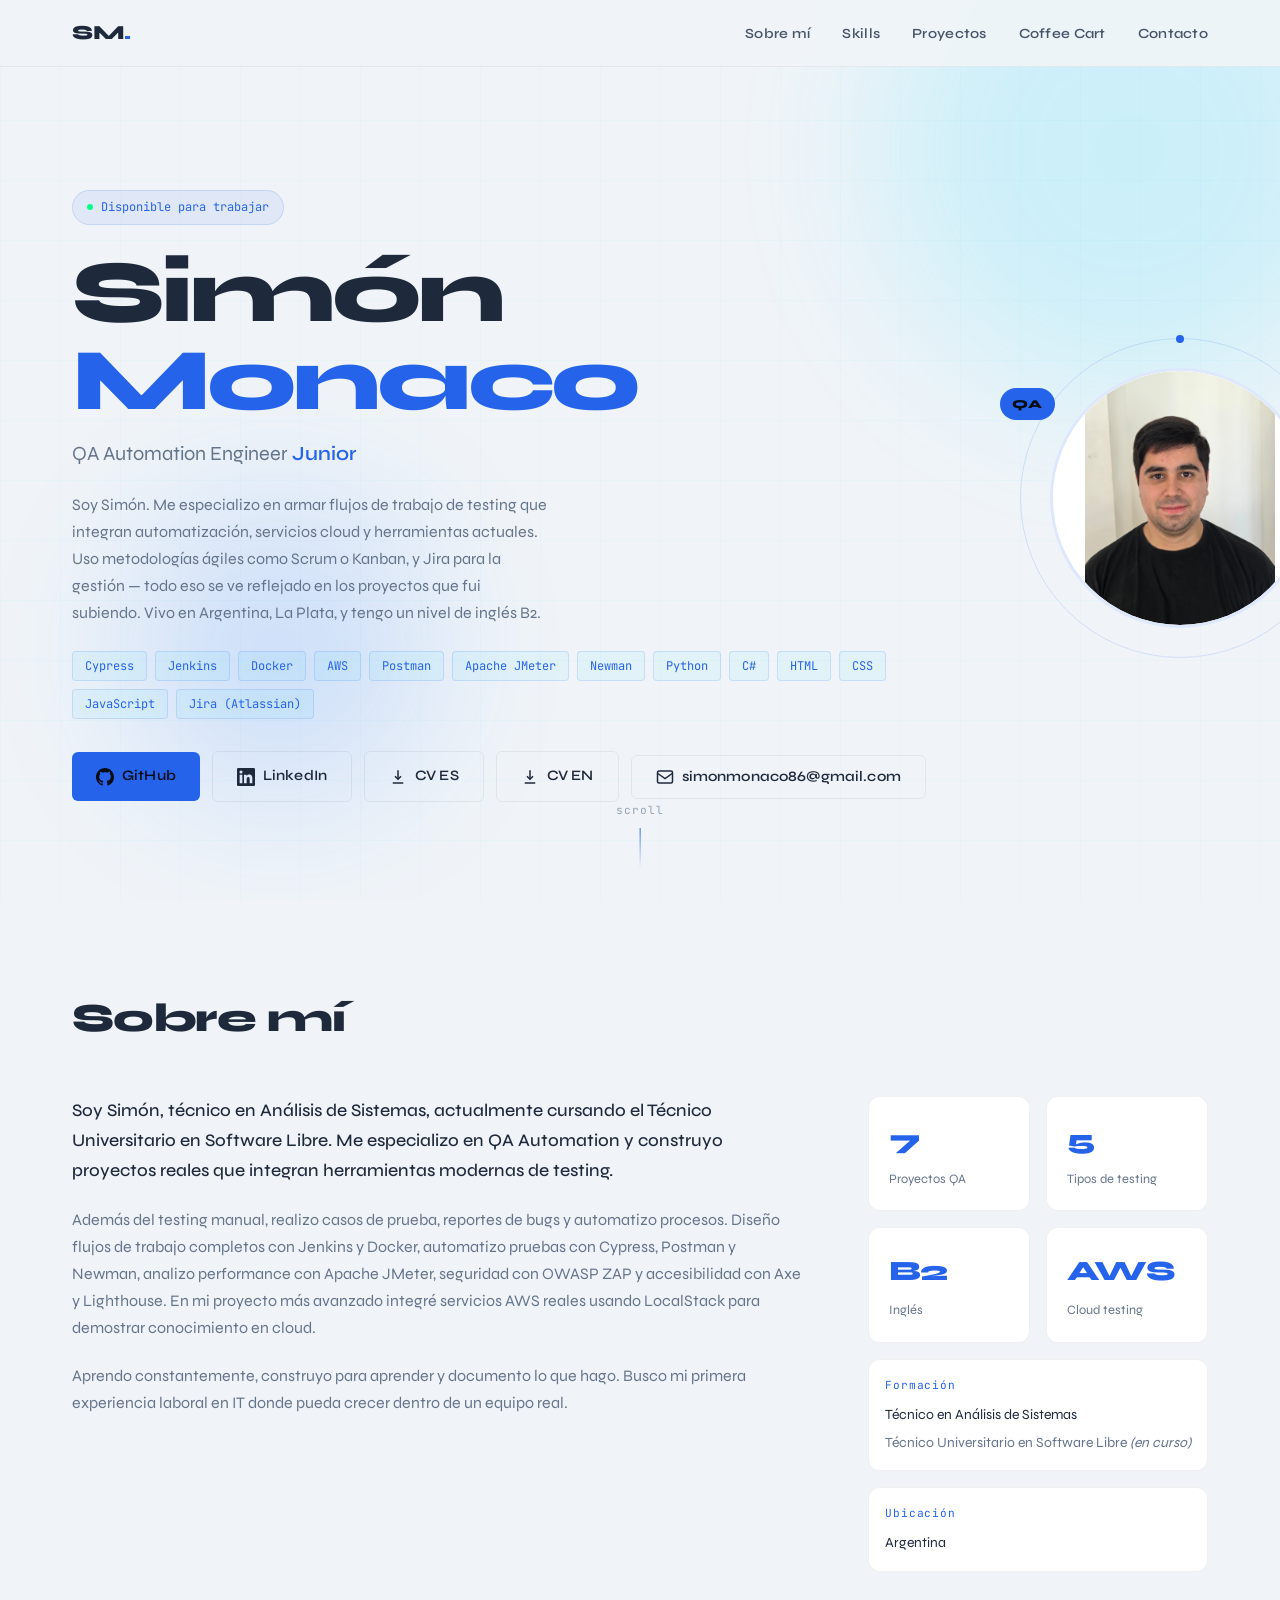
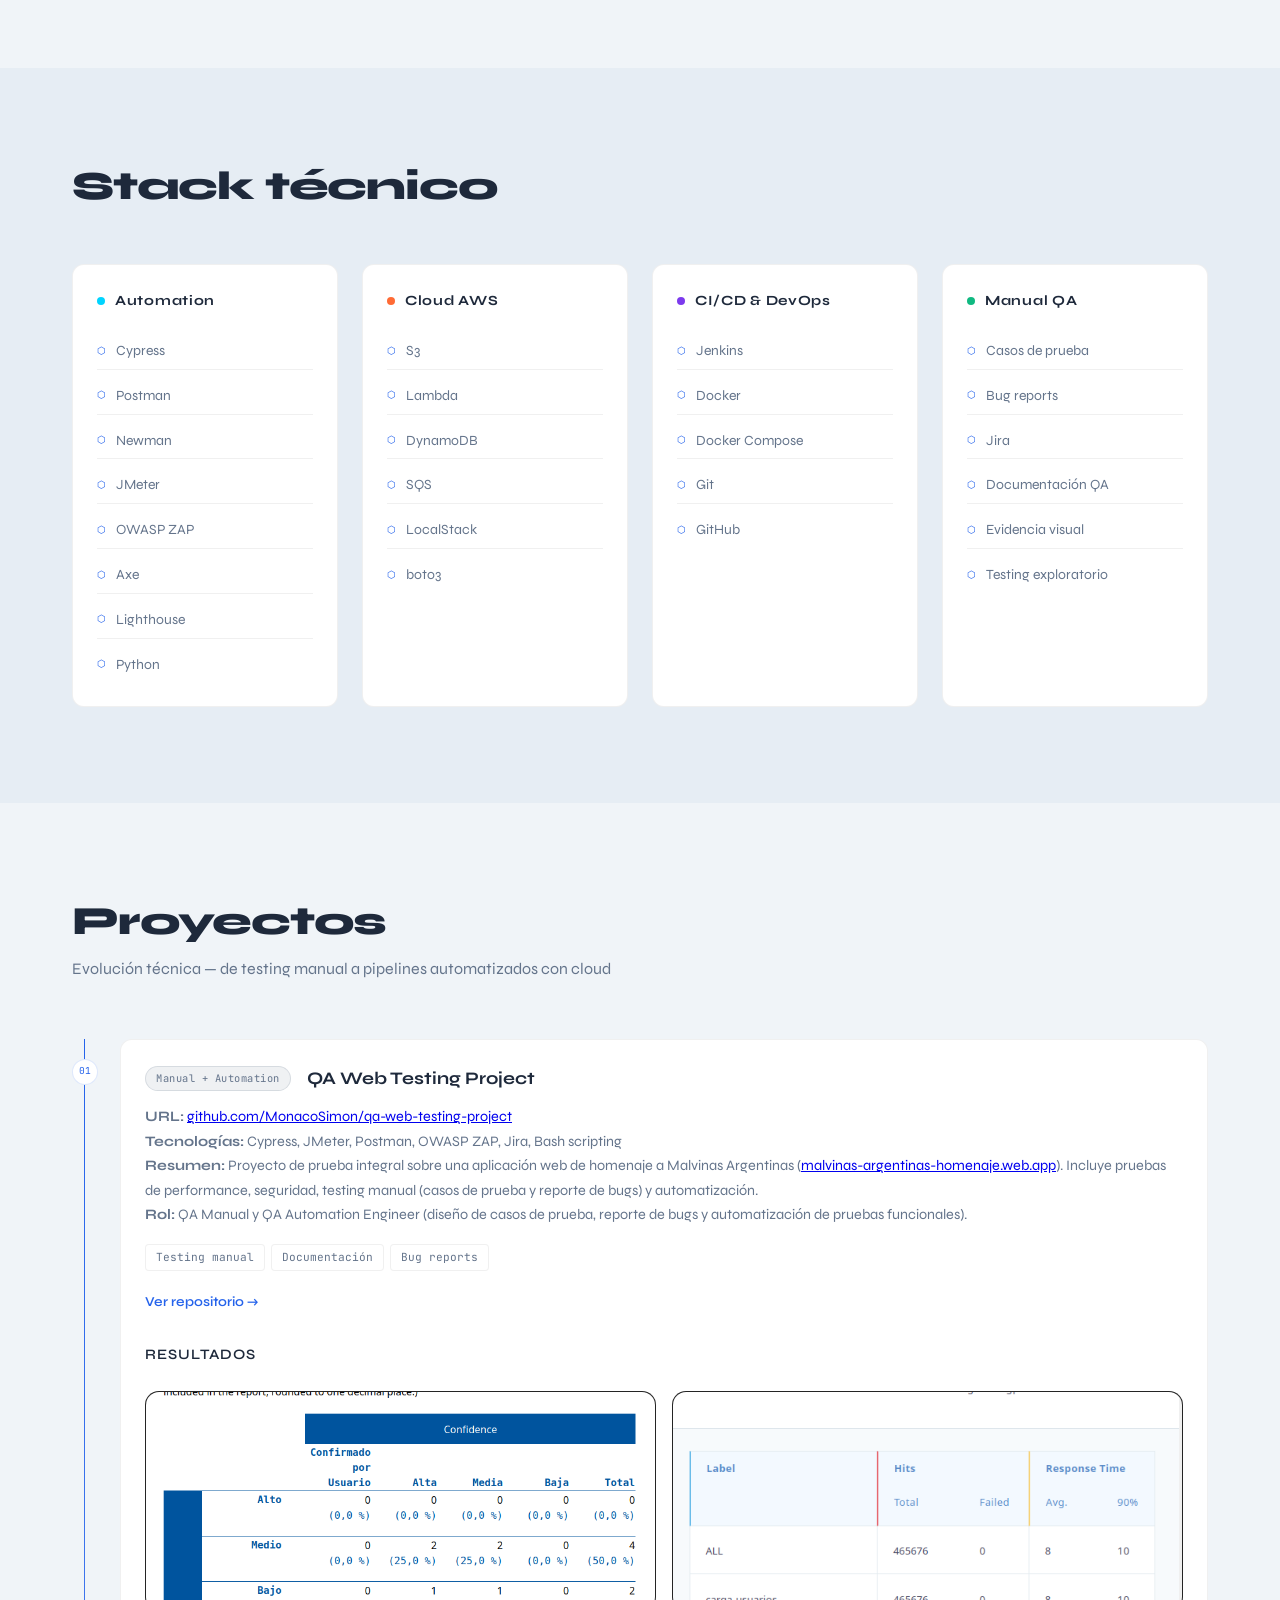
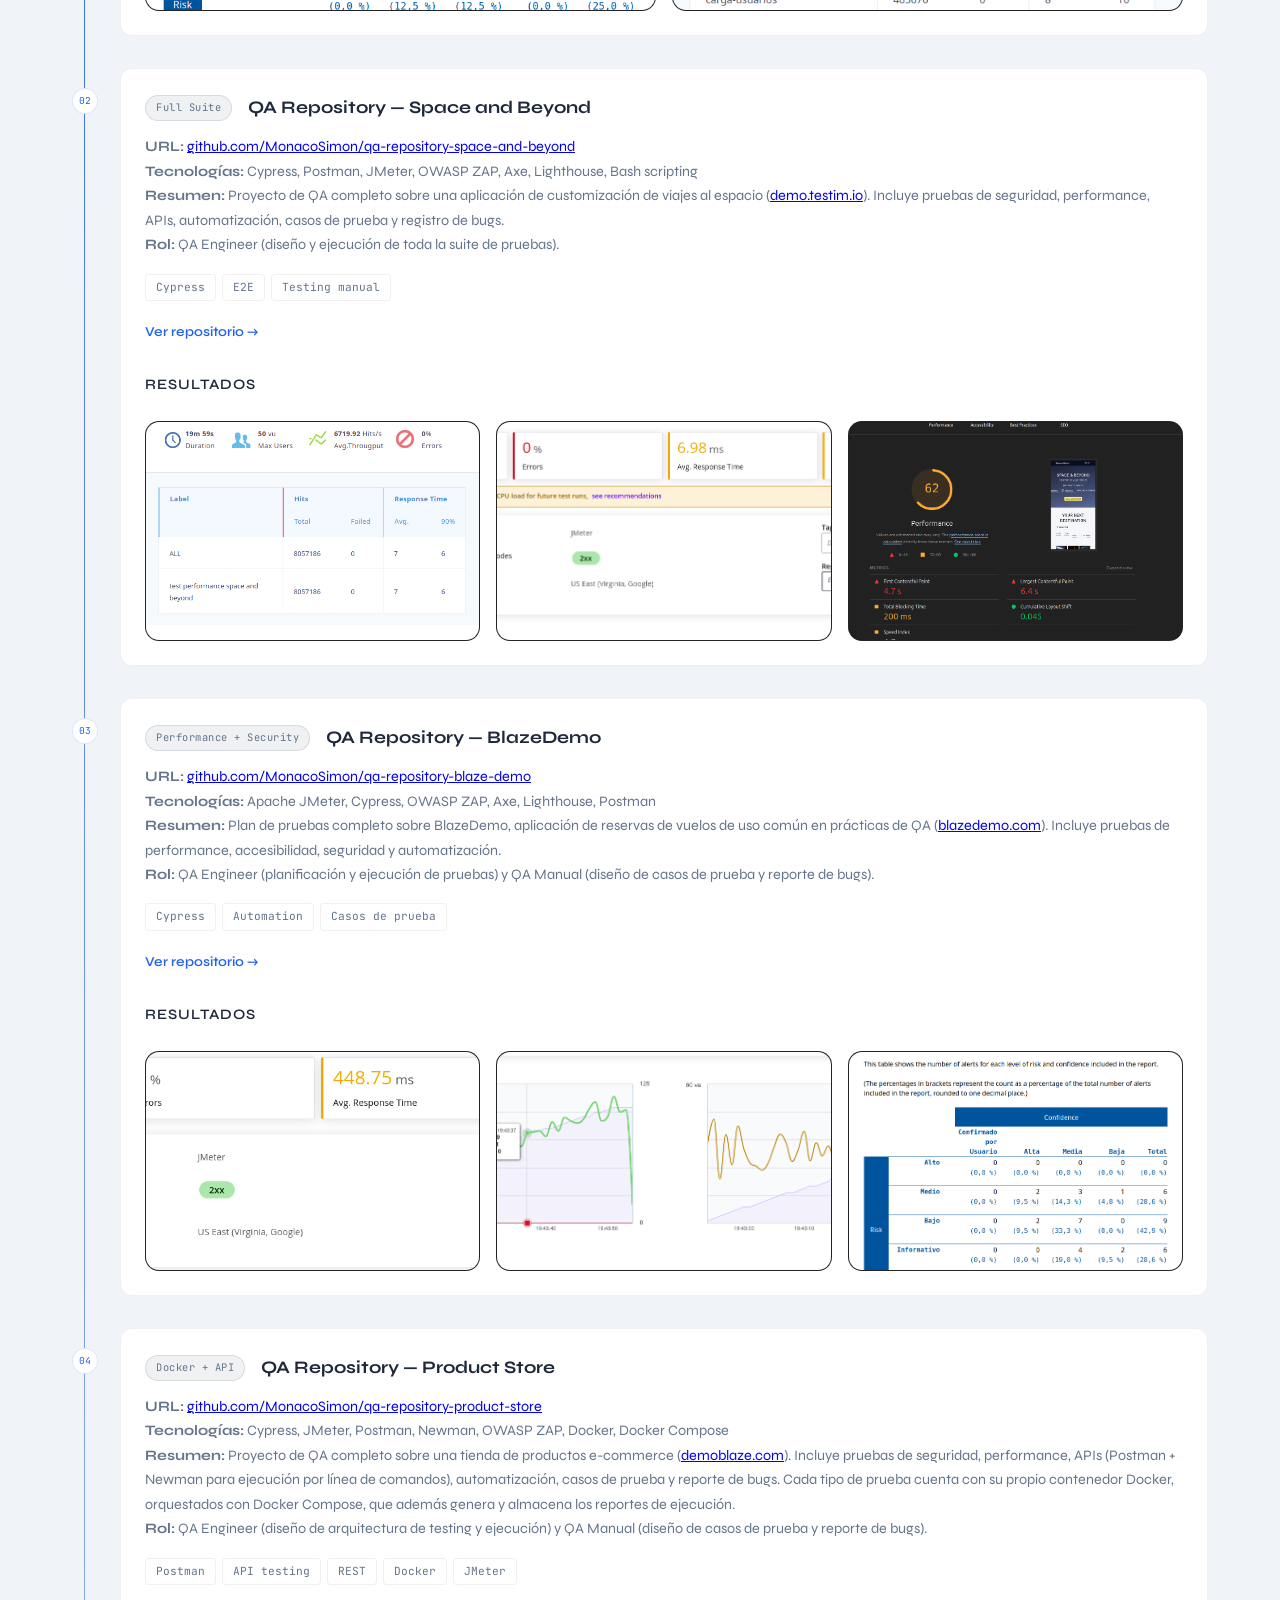
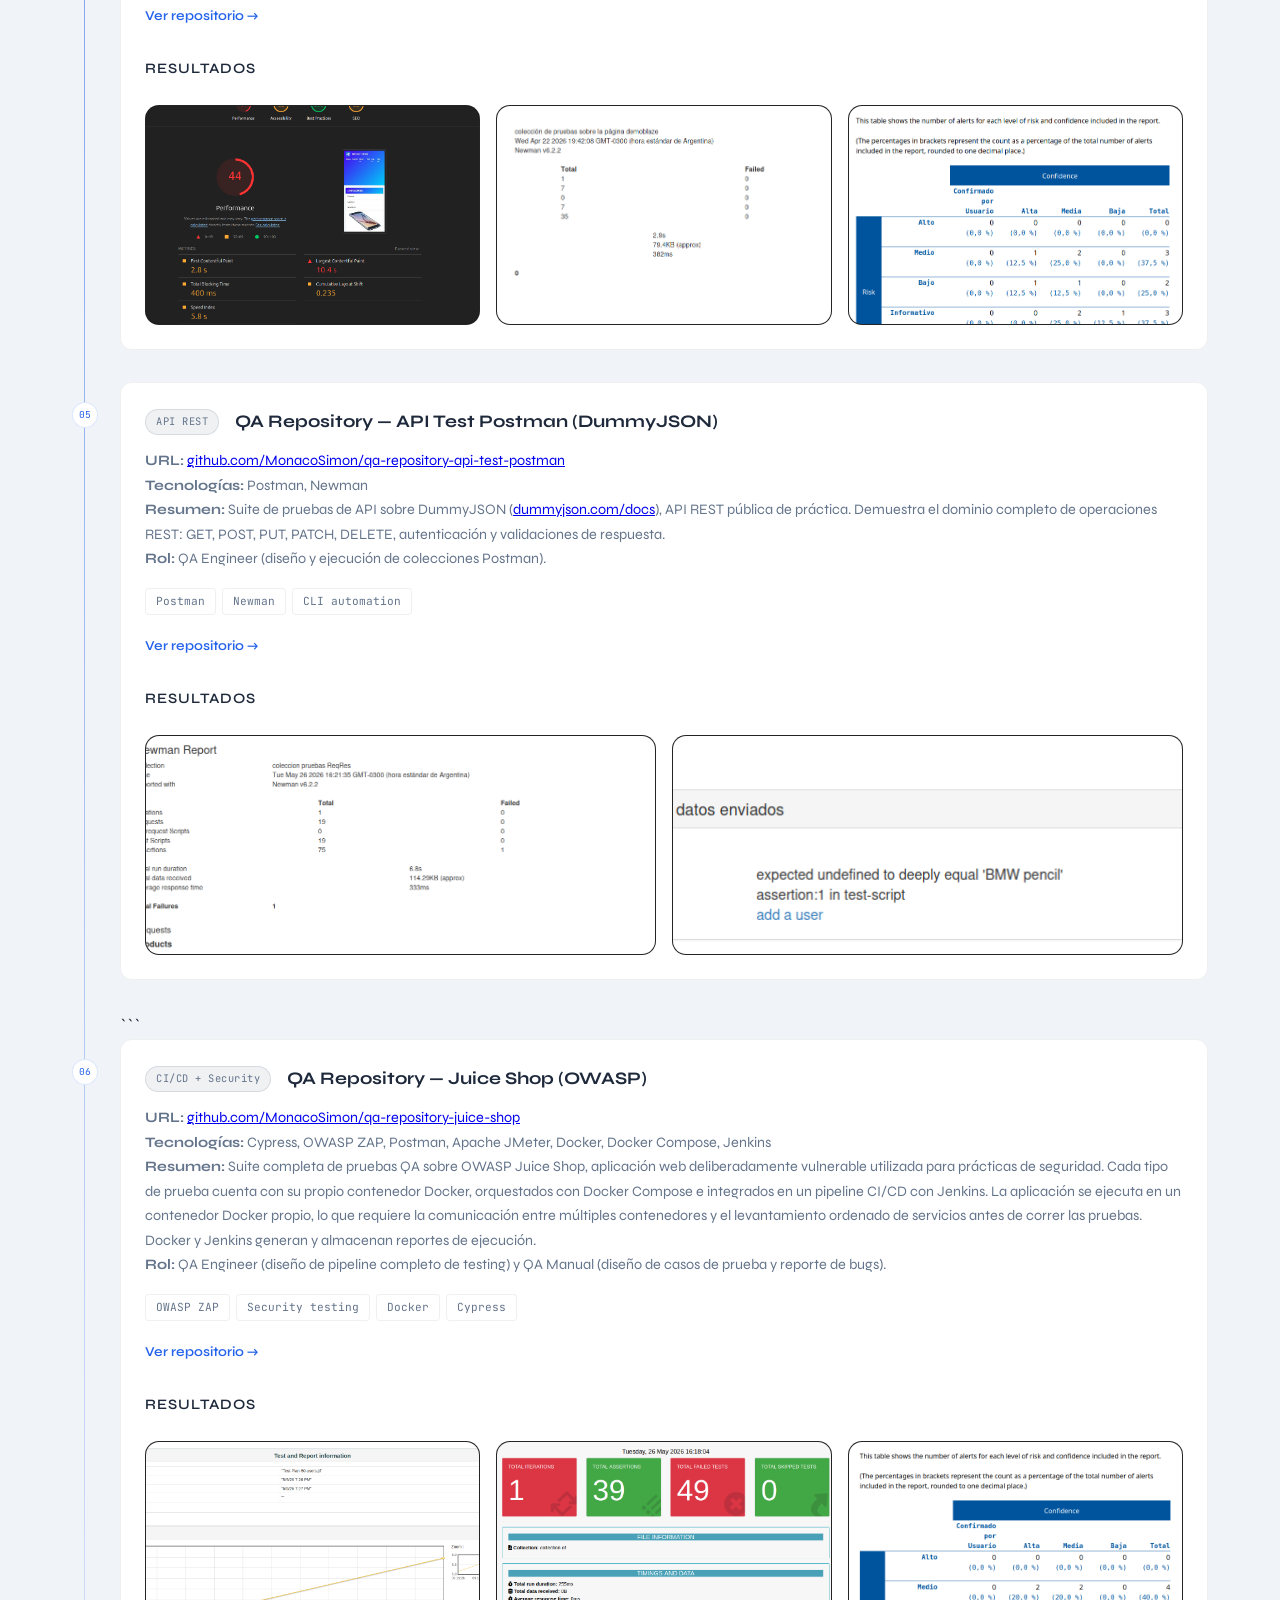
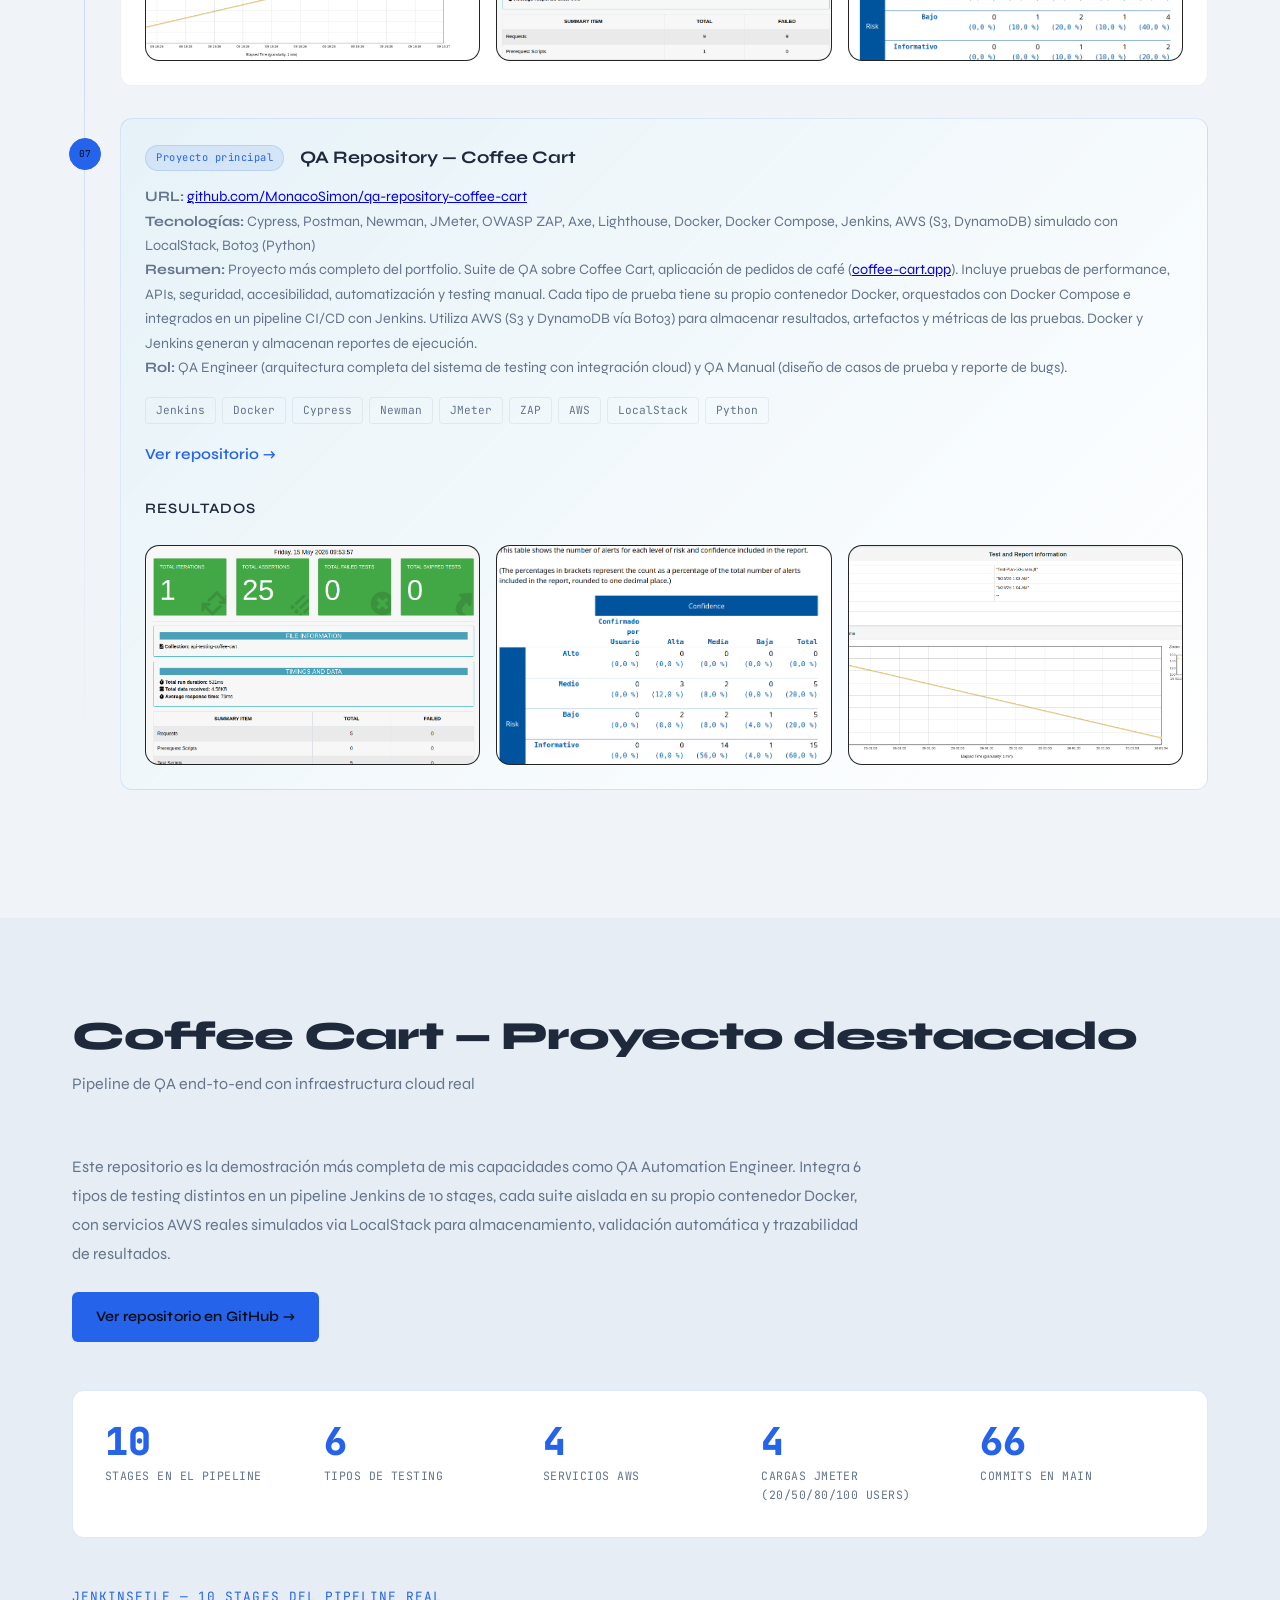
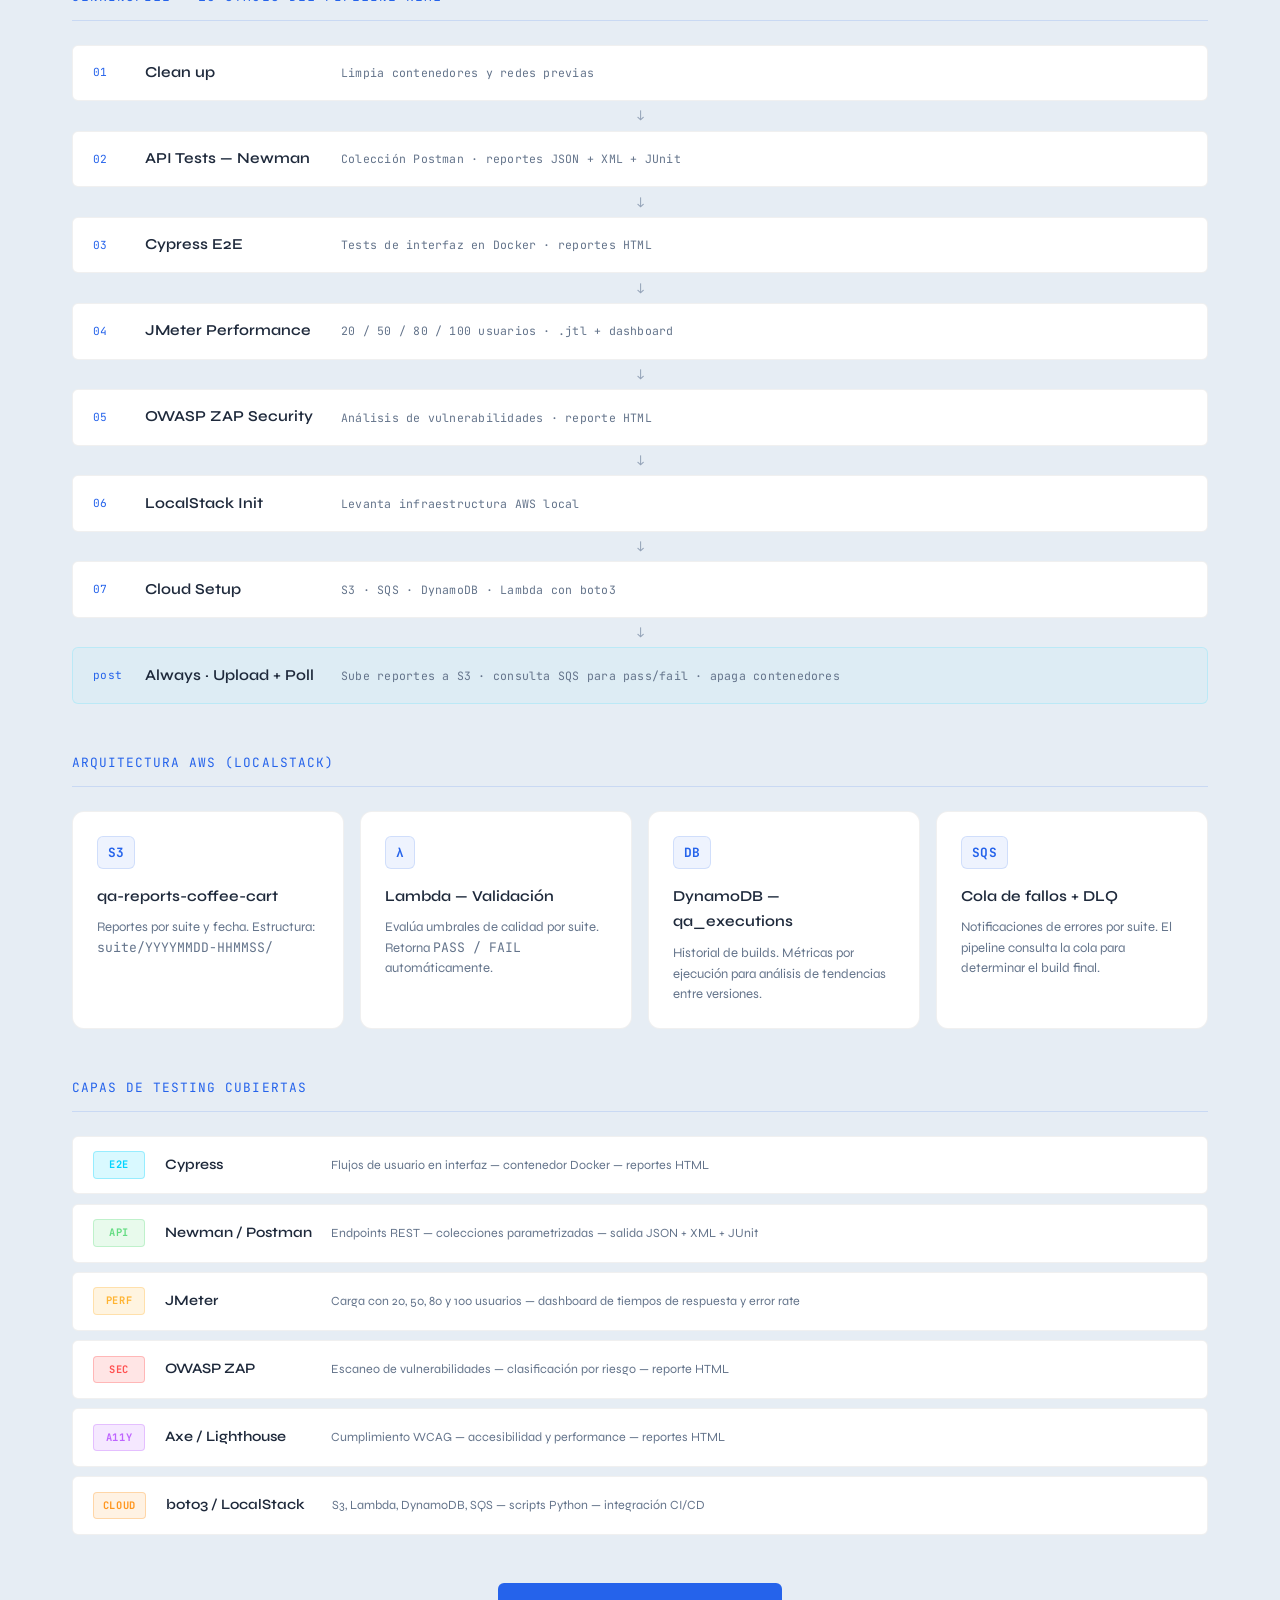
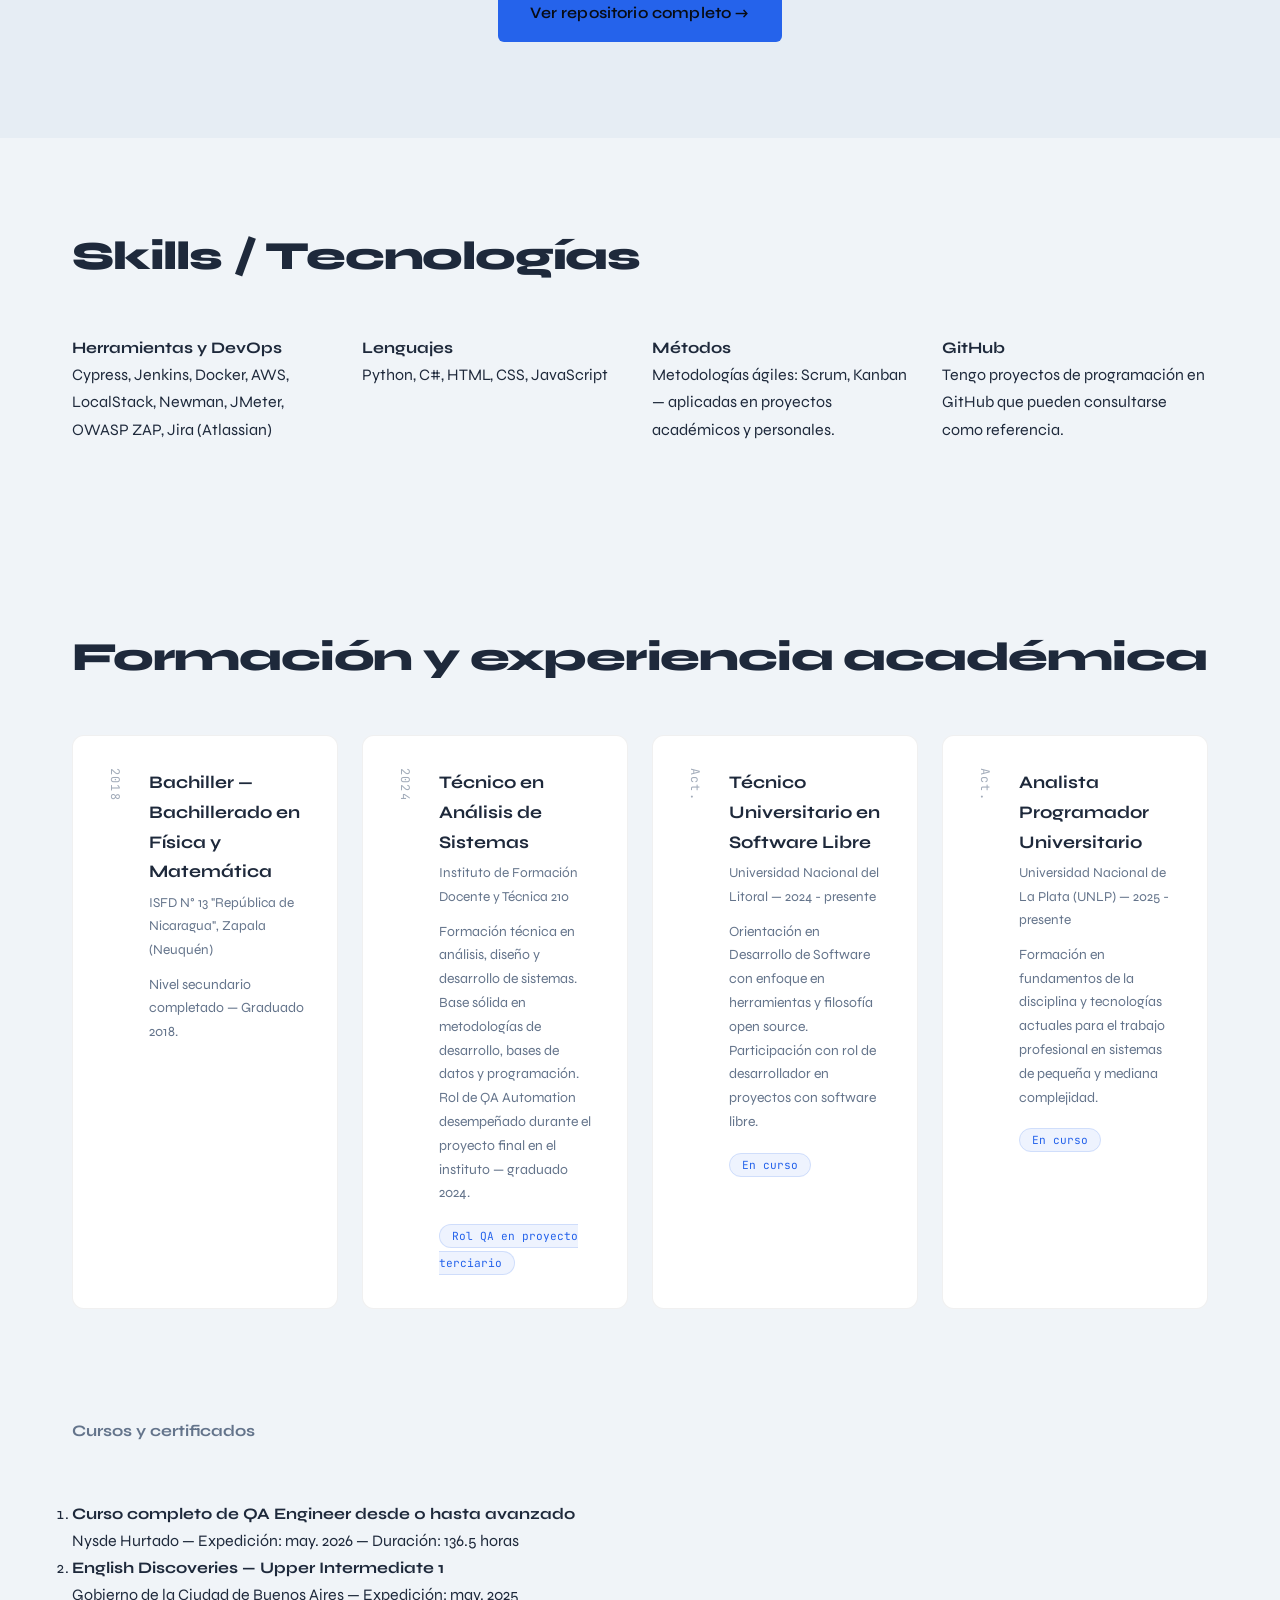
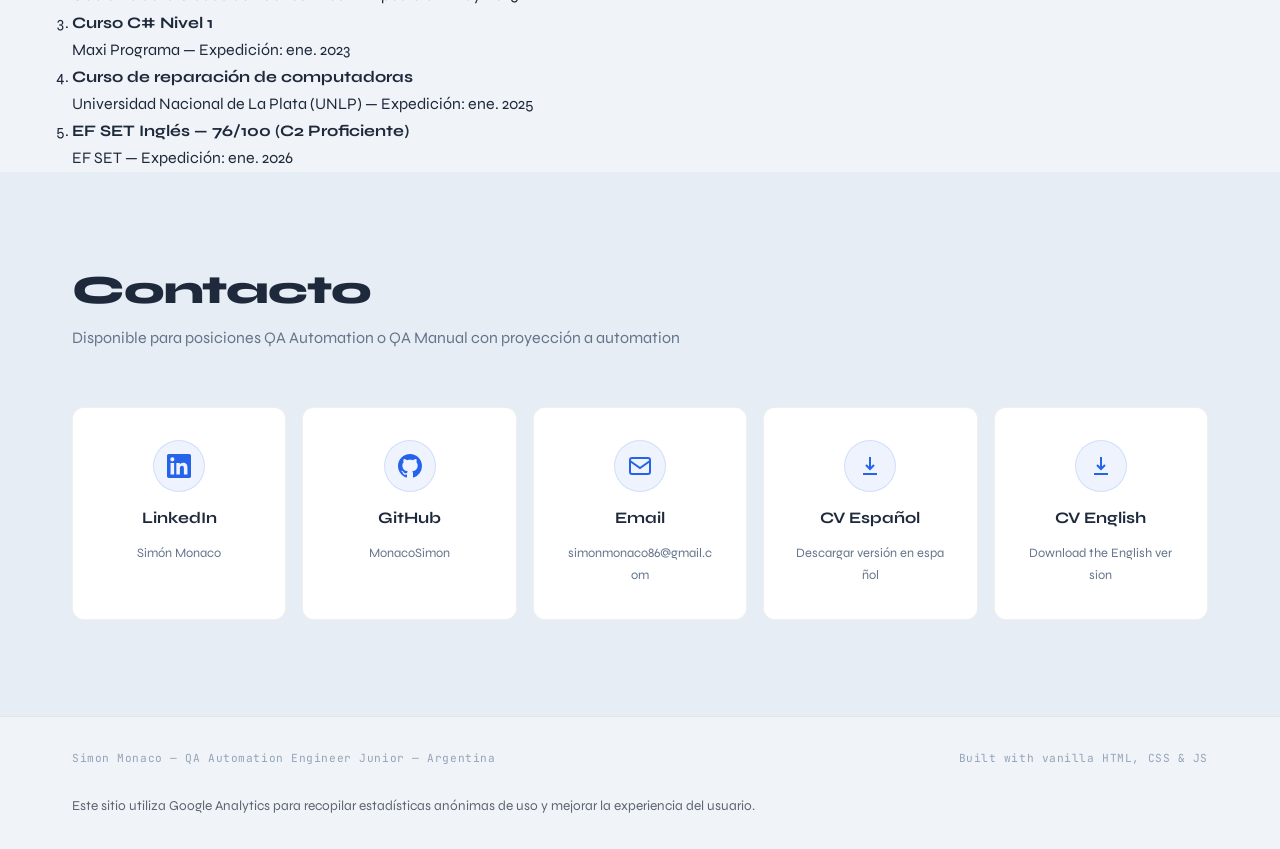
==== commit 4ad3aad4: "google estadisticas" ====
--- a/index.html
+++ b/index.html
@@ -2,6 +2,15 @@
 <html lang="es">
 
 <head>
+  <!-- Google tag (gtag.js) -->
+  <script async src="https://www.googletagmanager.com/gtag/js?id=G-6X63EFKC2Z"></script>
+  <script>
+    window.dataLayer = window.dataLayer || [];
+    function gtag(){dataLayer.push(arguments);}
+    gtag('js', new Date());
+
+    gtag('config', 'G-6X63EFKC2Z');
+  </script>
   <meta charset="UTF-8">
   <meta name="viewport" content="width=device-width, initial-scale=1.0">
 
@@ -1001,6 +1010,9 @@
     <div class="container">
       <span class="mono footer-copy">Simon Monaco — QA Automation Engineer Junior — Argentina</span>
       <span class="mono footer-built">Built with vanilla HTML, CSS & JS</span>
+      <p style="margin-top:10px;font-size:.85rem;opacity:.7;">
+      Este sitio utiliza Google Analytics para recopilar estadísticas anónimas de uso y mejorar la experiencia del usuario.
+    </p>
     </div>
   </footer>
 
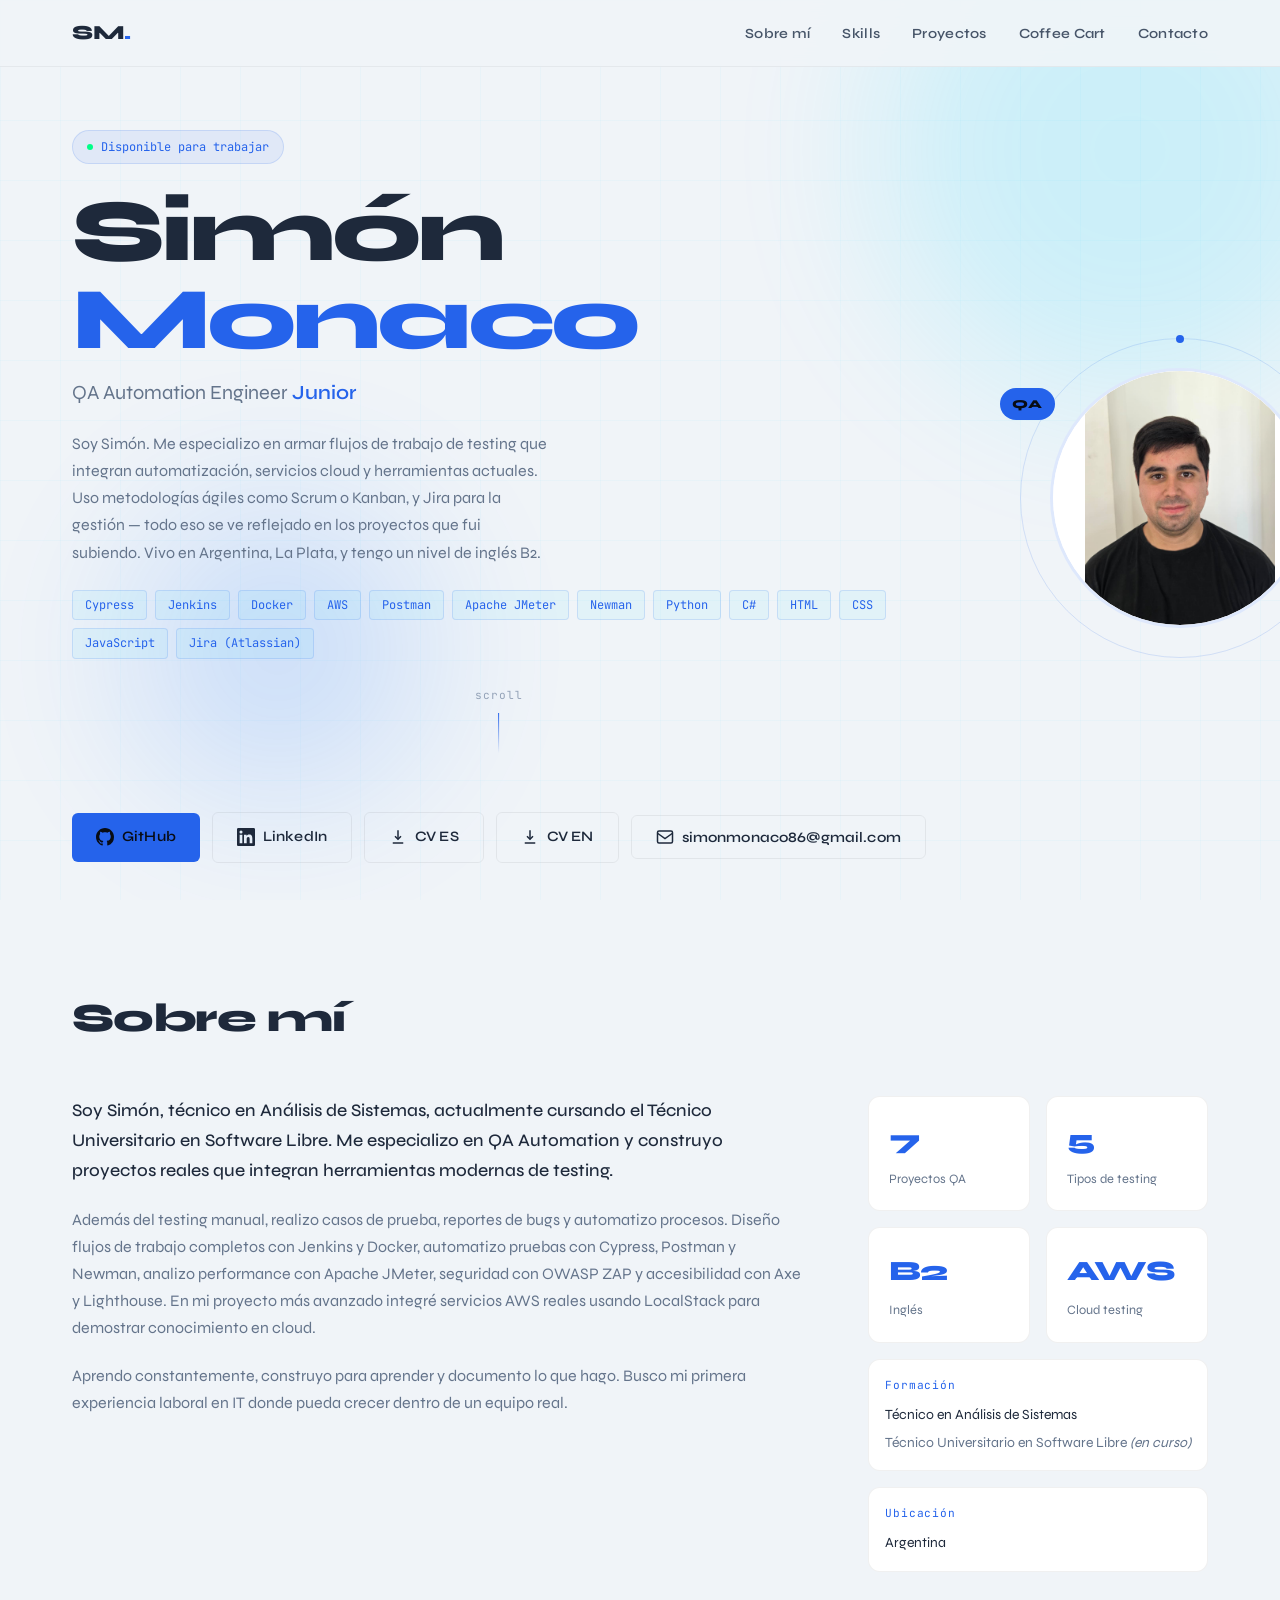
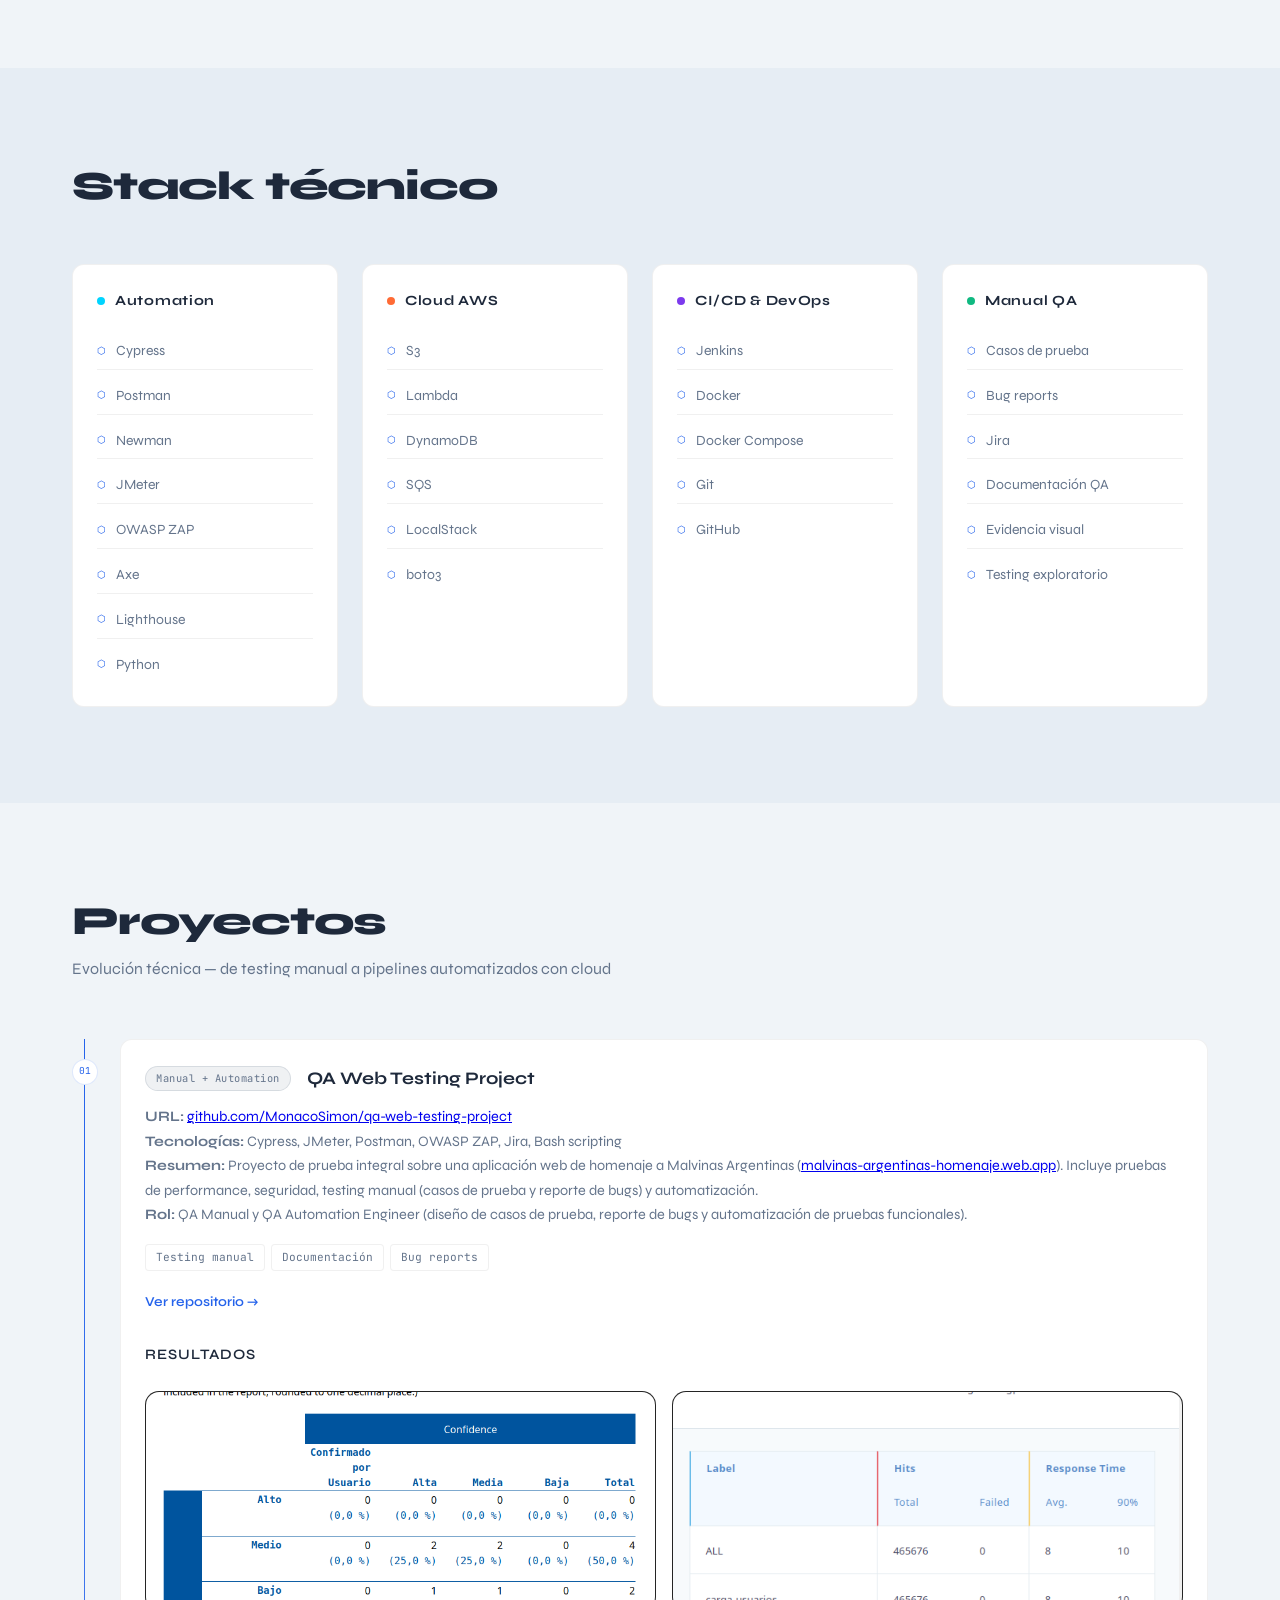
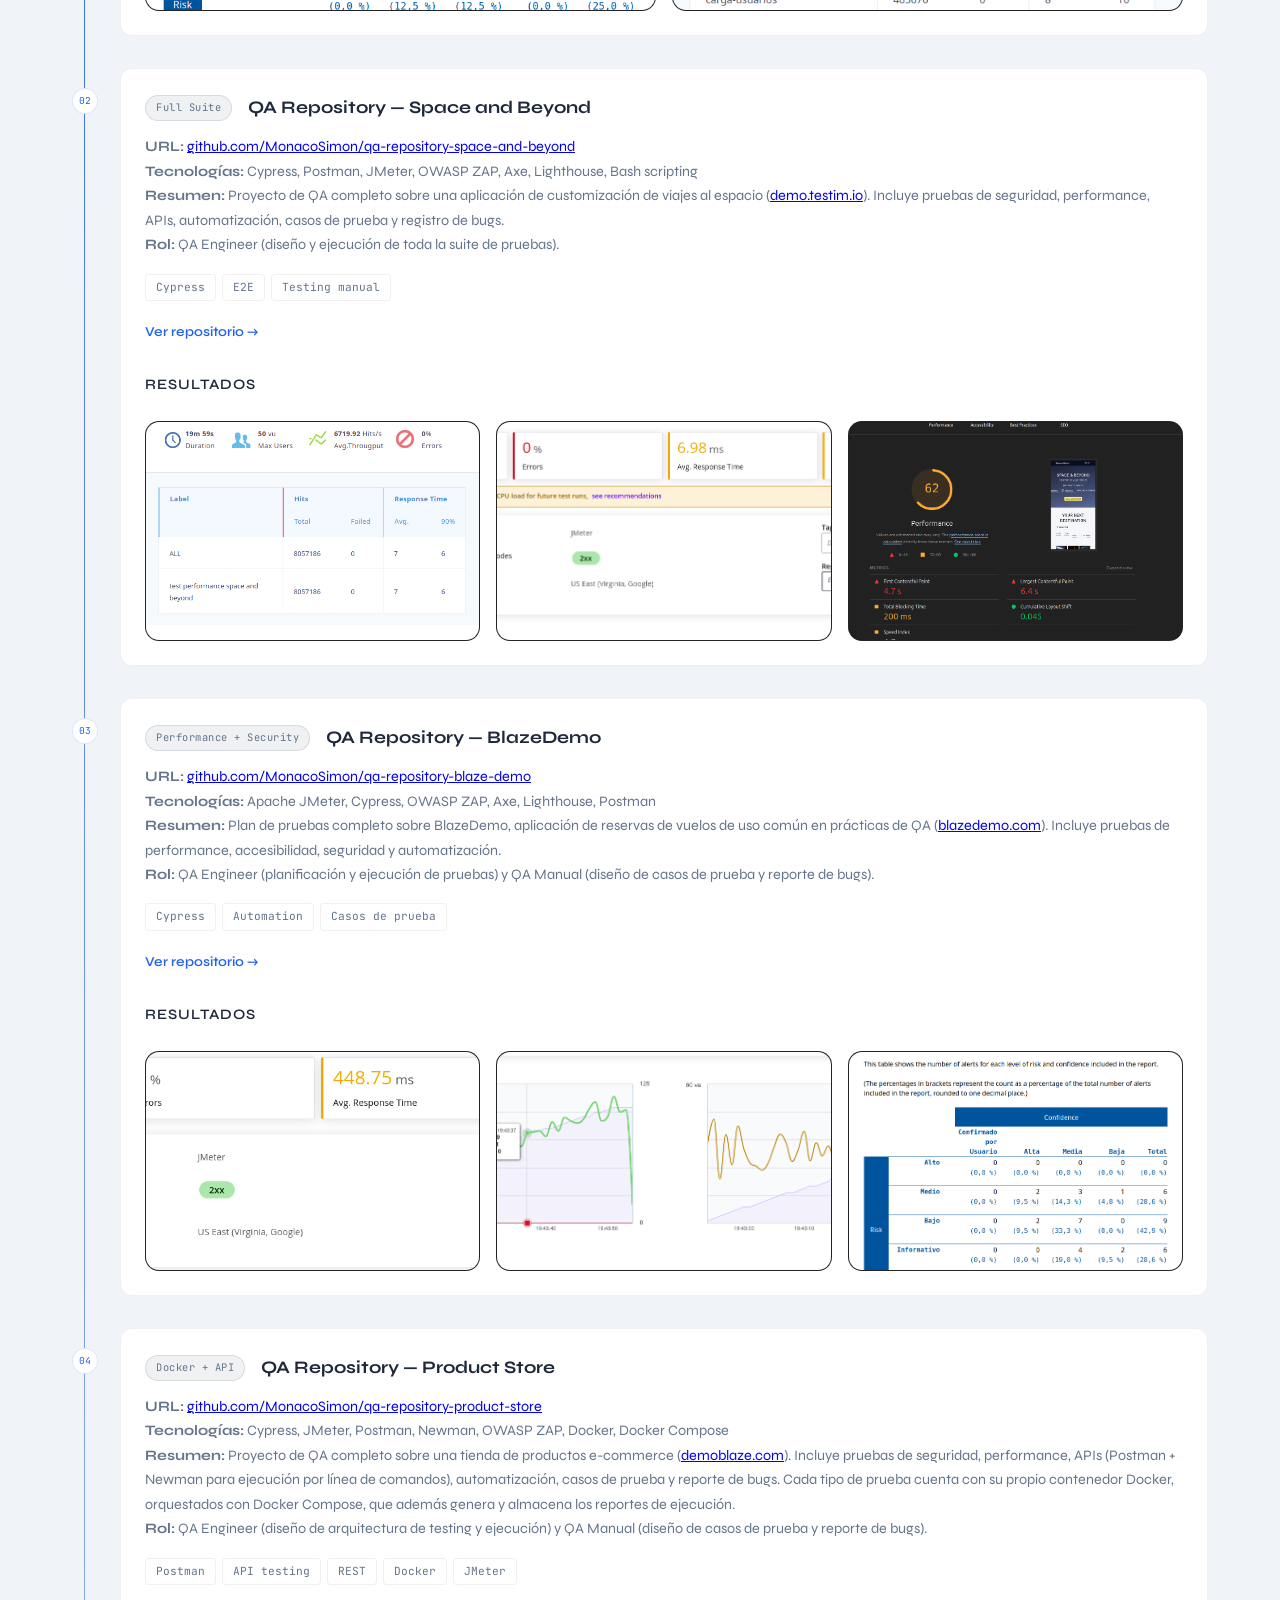
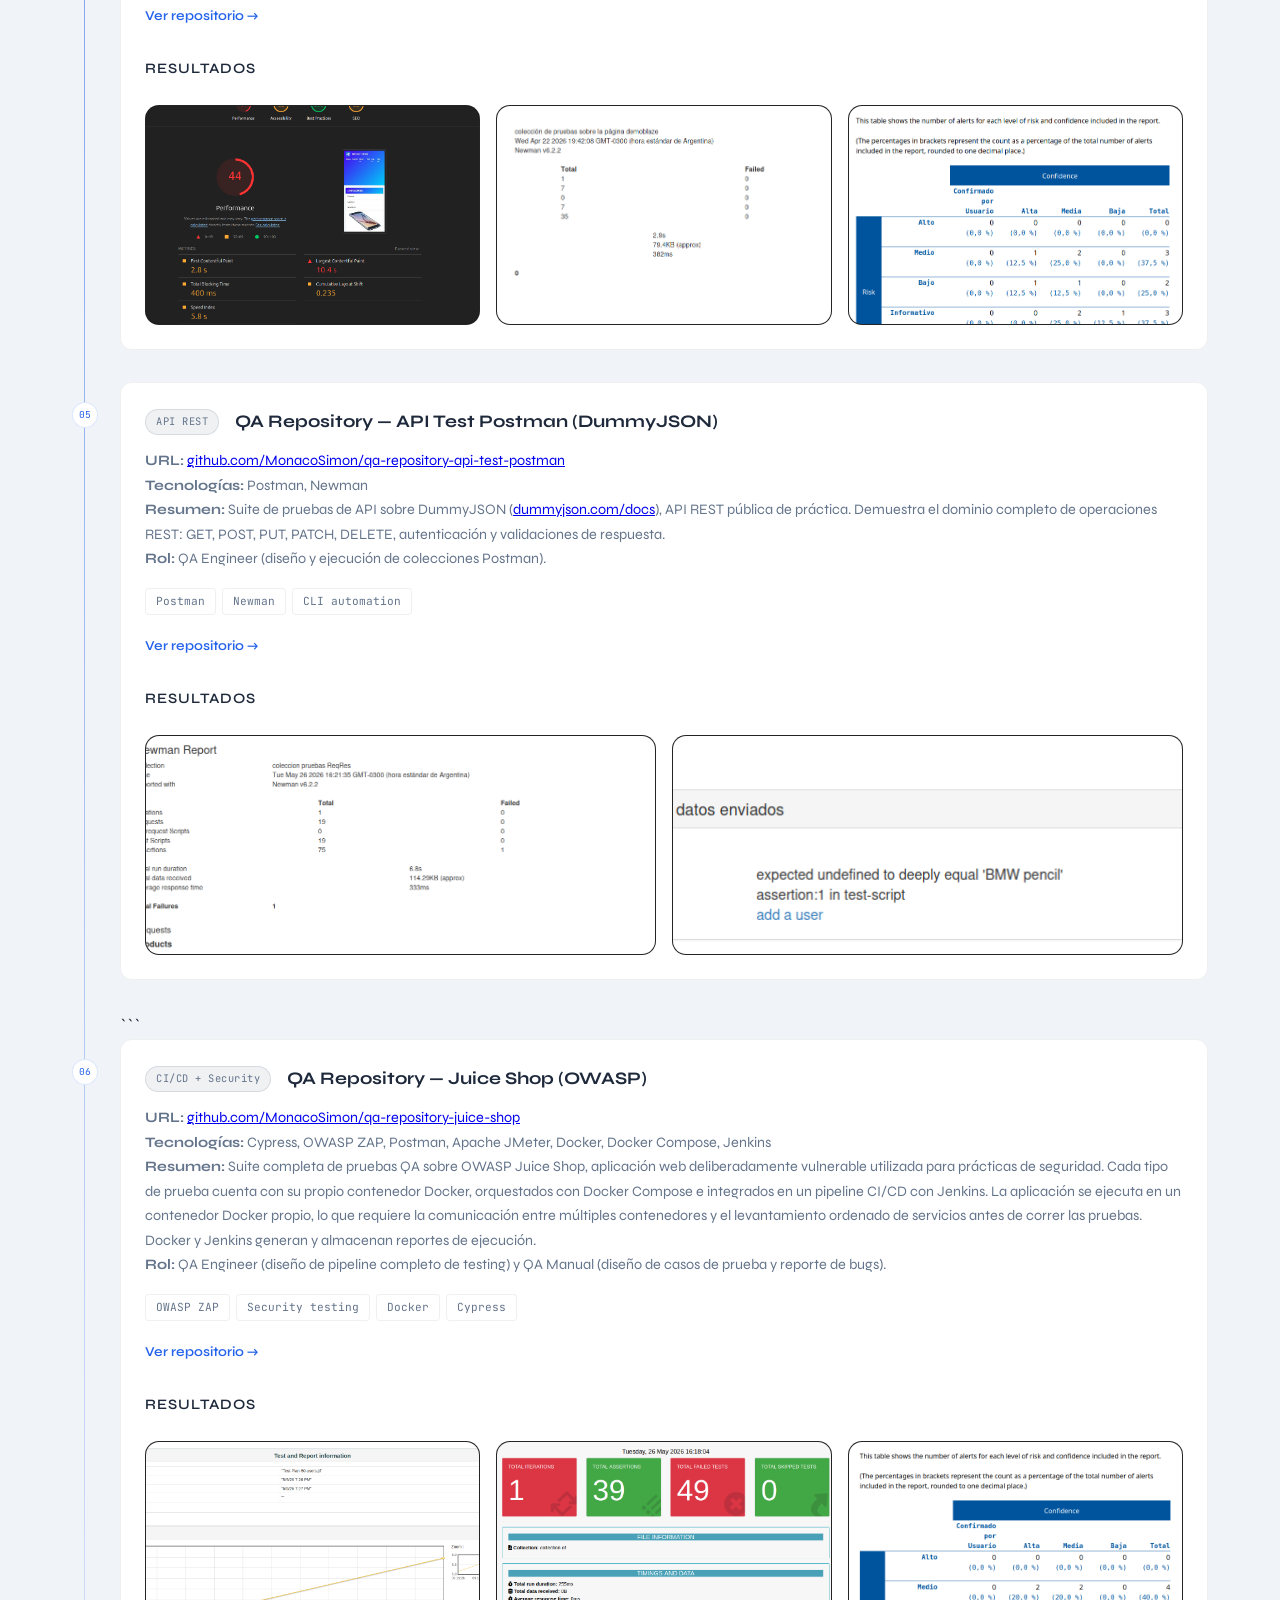
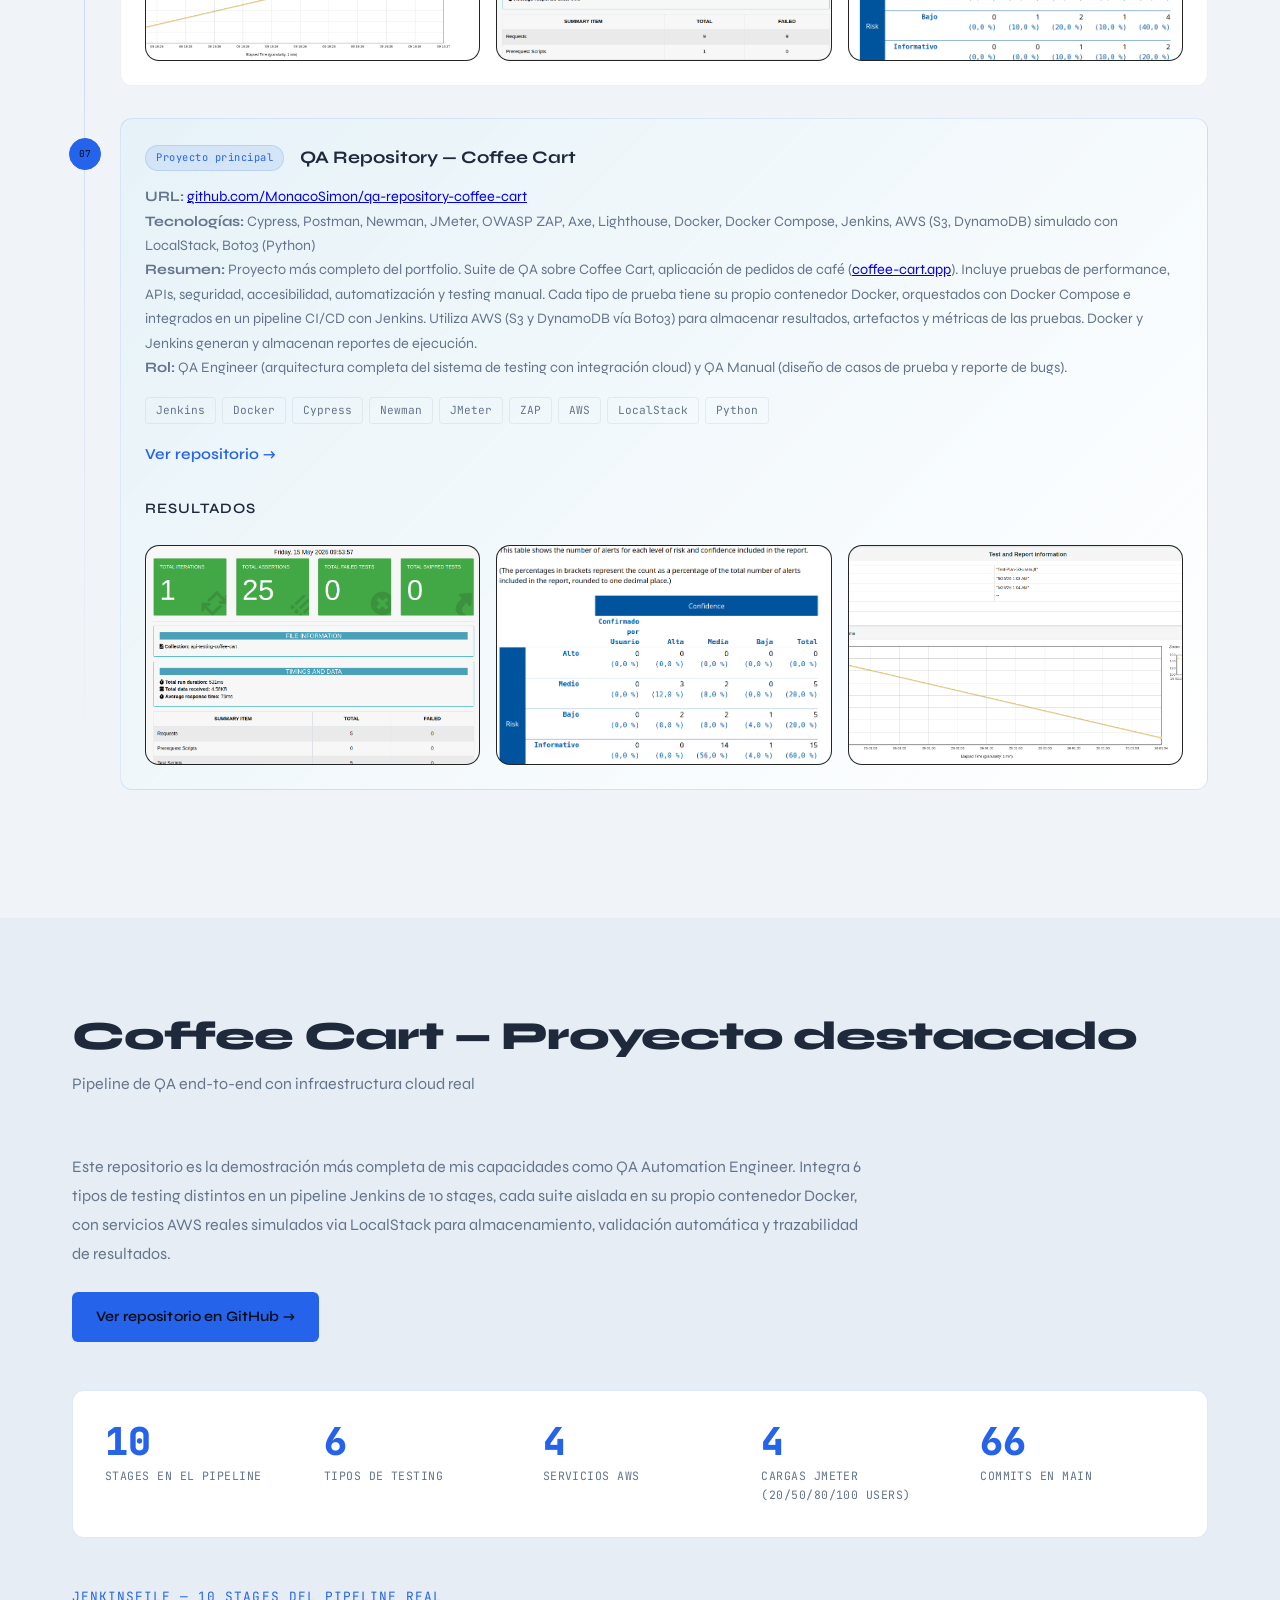
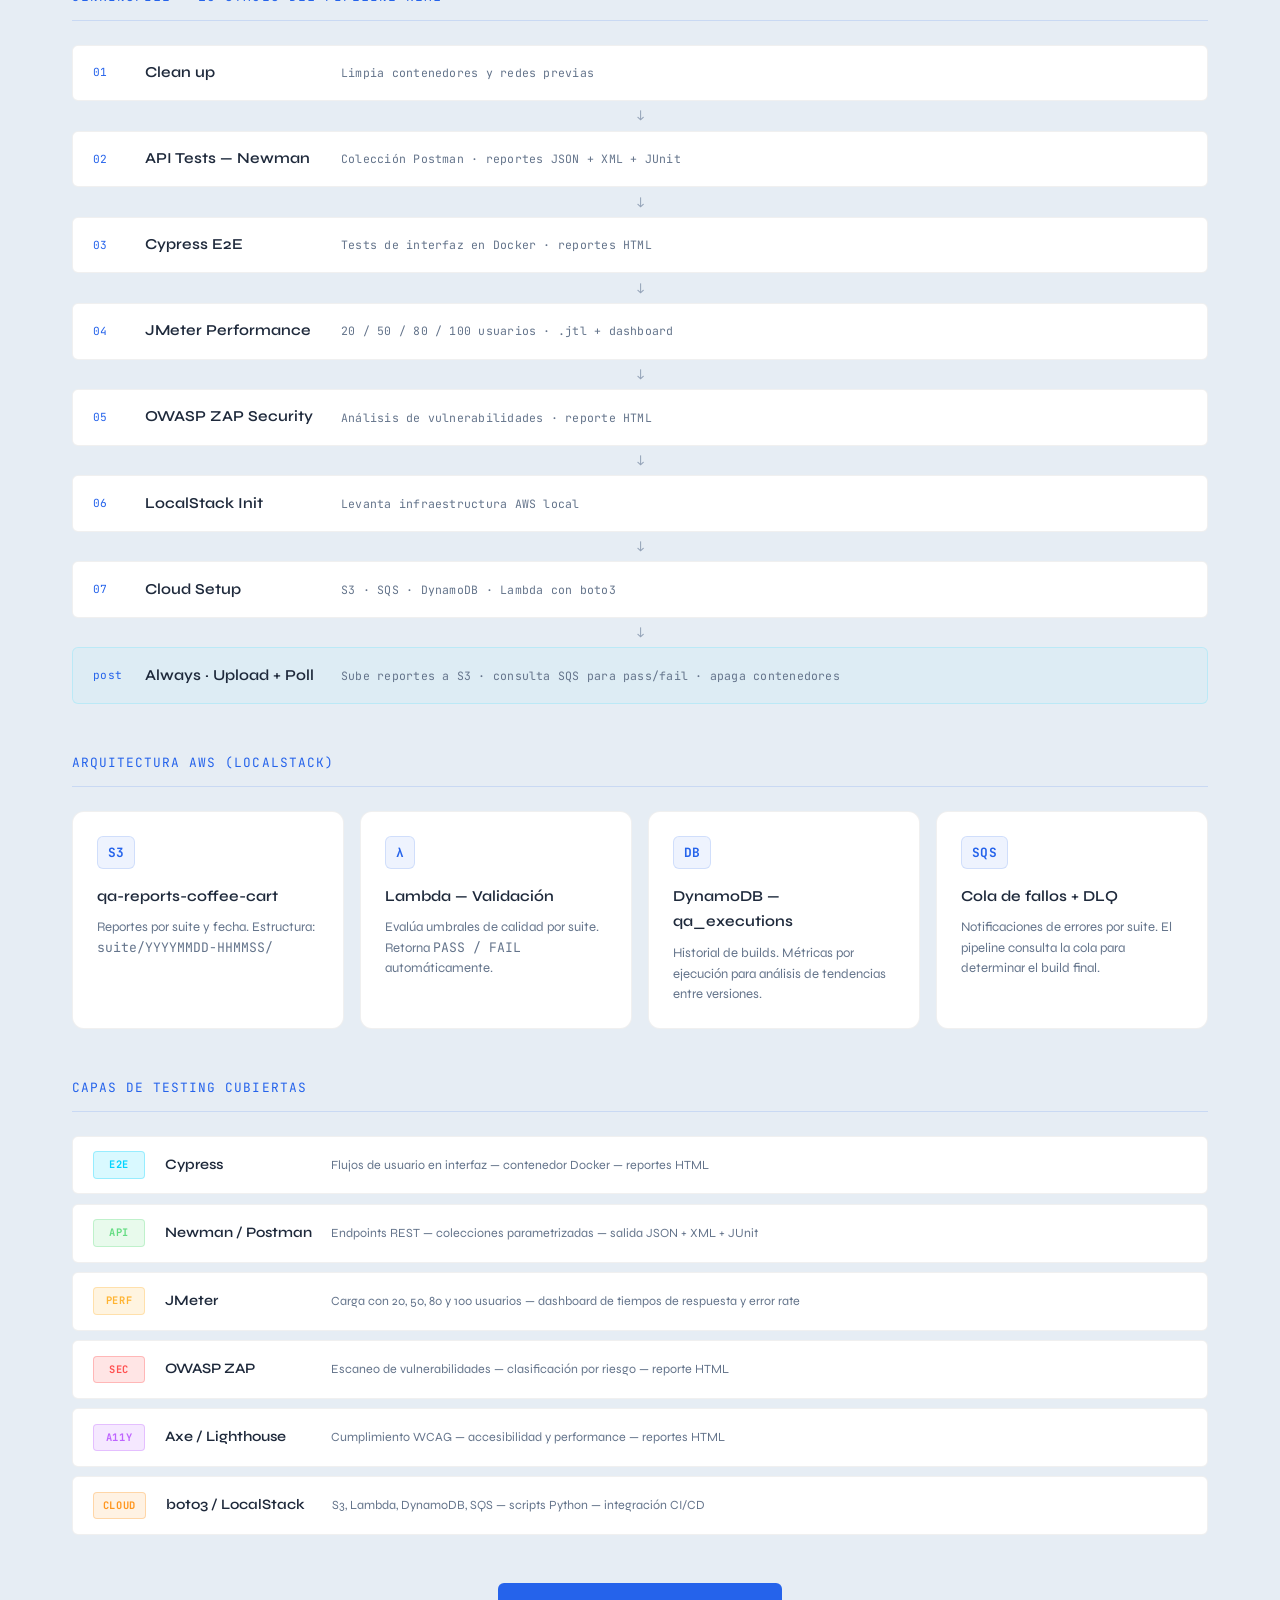
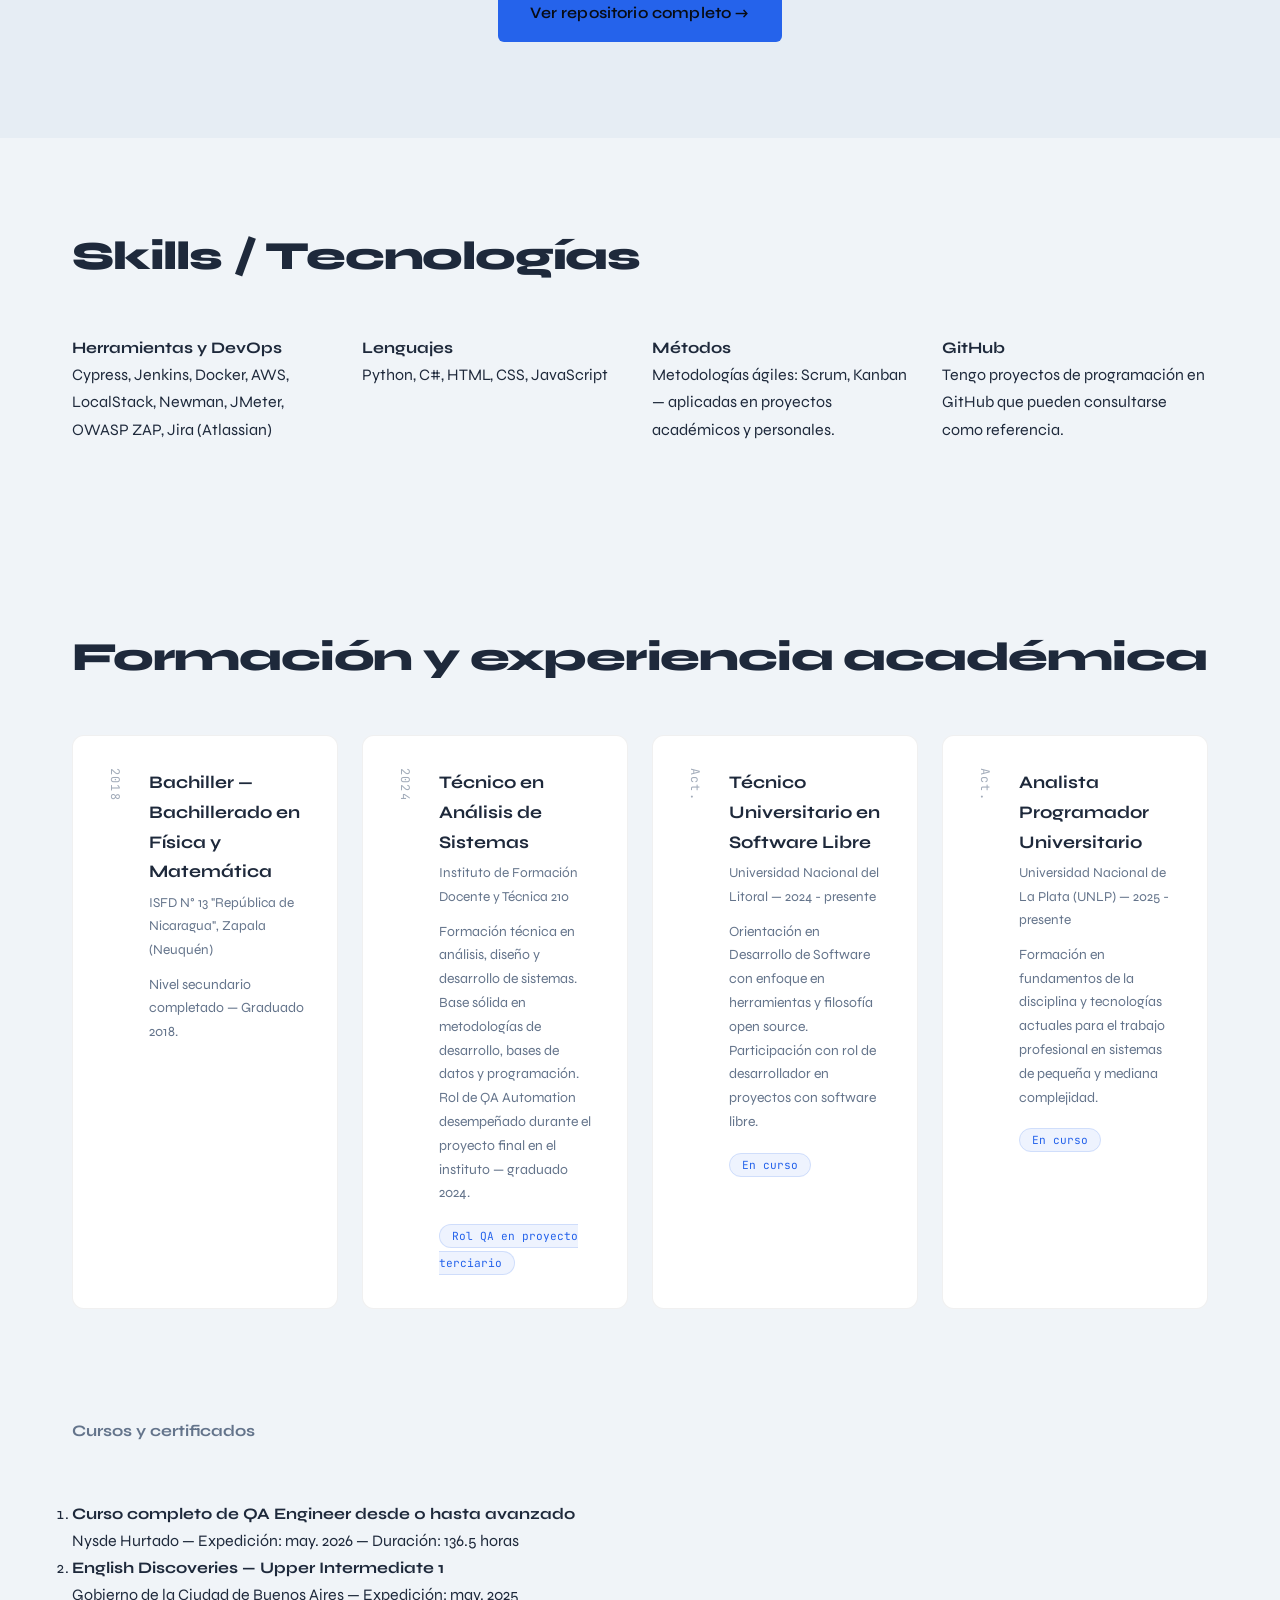
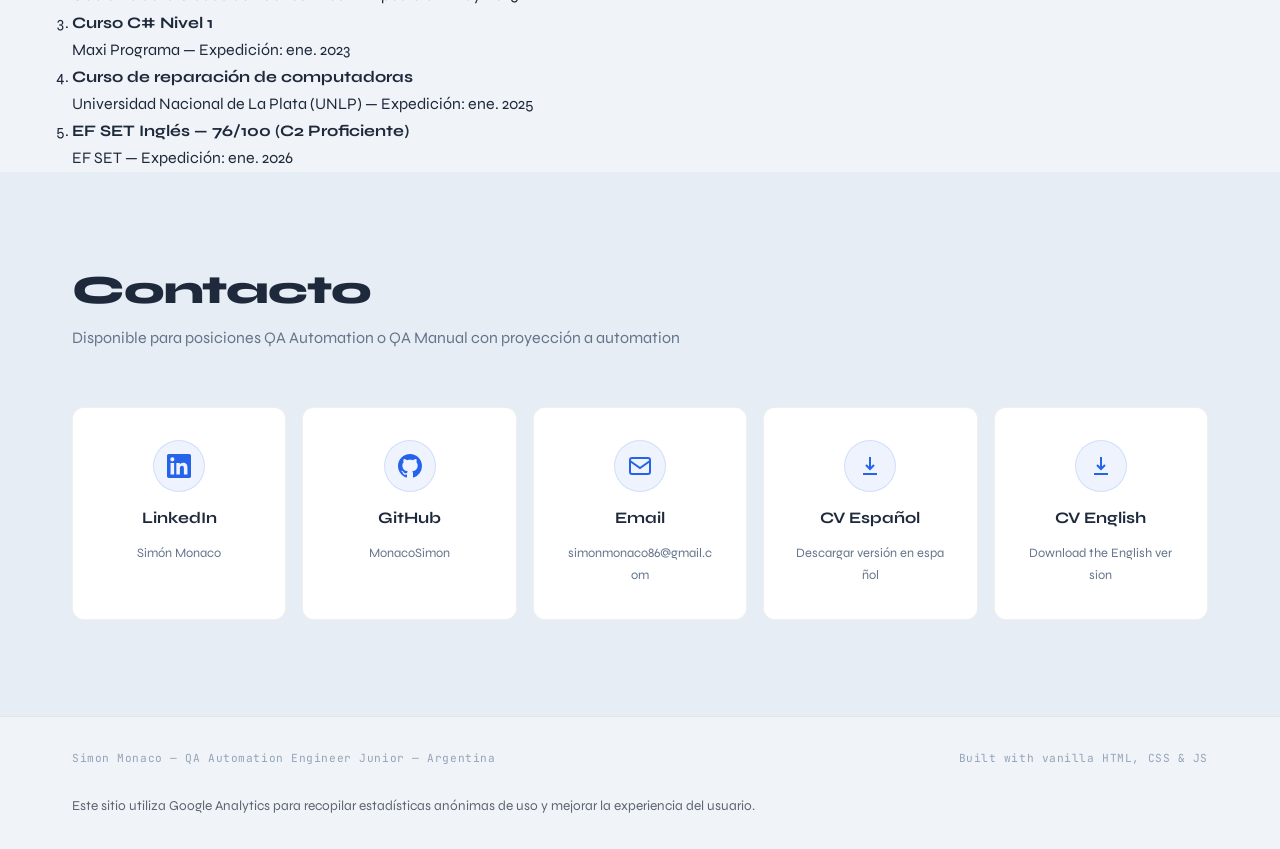
==== commit 8b1f4def: "cambios interfaz" ====
--- a/index.html
+++ b/index.html
@@ -101,6 +101,12 @@
           <span class="tag">JavaScript</span>
           <span class="tag">Jira (Atlassian)</span>
         </div>
+        <br>
+        <div class="hero-scroll">
+          <span class="mono">scroll</span>
+          <div class="scroll-line"></div>
+        </div>
+        <br>
         <div class="hero-cta">
           <a href="https://github.com/MonacoSimon" target="_blank" class="btn btn-primary" rel="noopener noreferrer">
             <svg width="18" height="18" viewBox="0 0 24 24" fill="currentColor">
@@ -152,10 +158,6 @@
         <div class="photo-badge-tl">QA</div>
       </div>
     </div>
-    <div class="hero-scroll">
-      <span class="mono">scroll</span>
-      <div class="scroll-line"></div>
-    </div>
   </section>
 
   <section class="section" id="sobre-mi">
--- a/style.css
+++ b/style.css
@@ -470,7 +470,7 @@
 
 /* HERO SCROLL */
 .hero-scroll {
-  position: absolute;
+  position: relative;
   bottom: 2rem;
   left: 50%;
   transform: translateX(-50%);
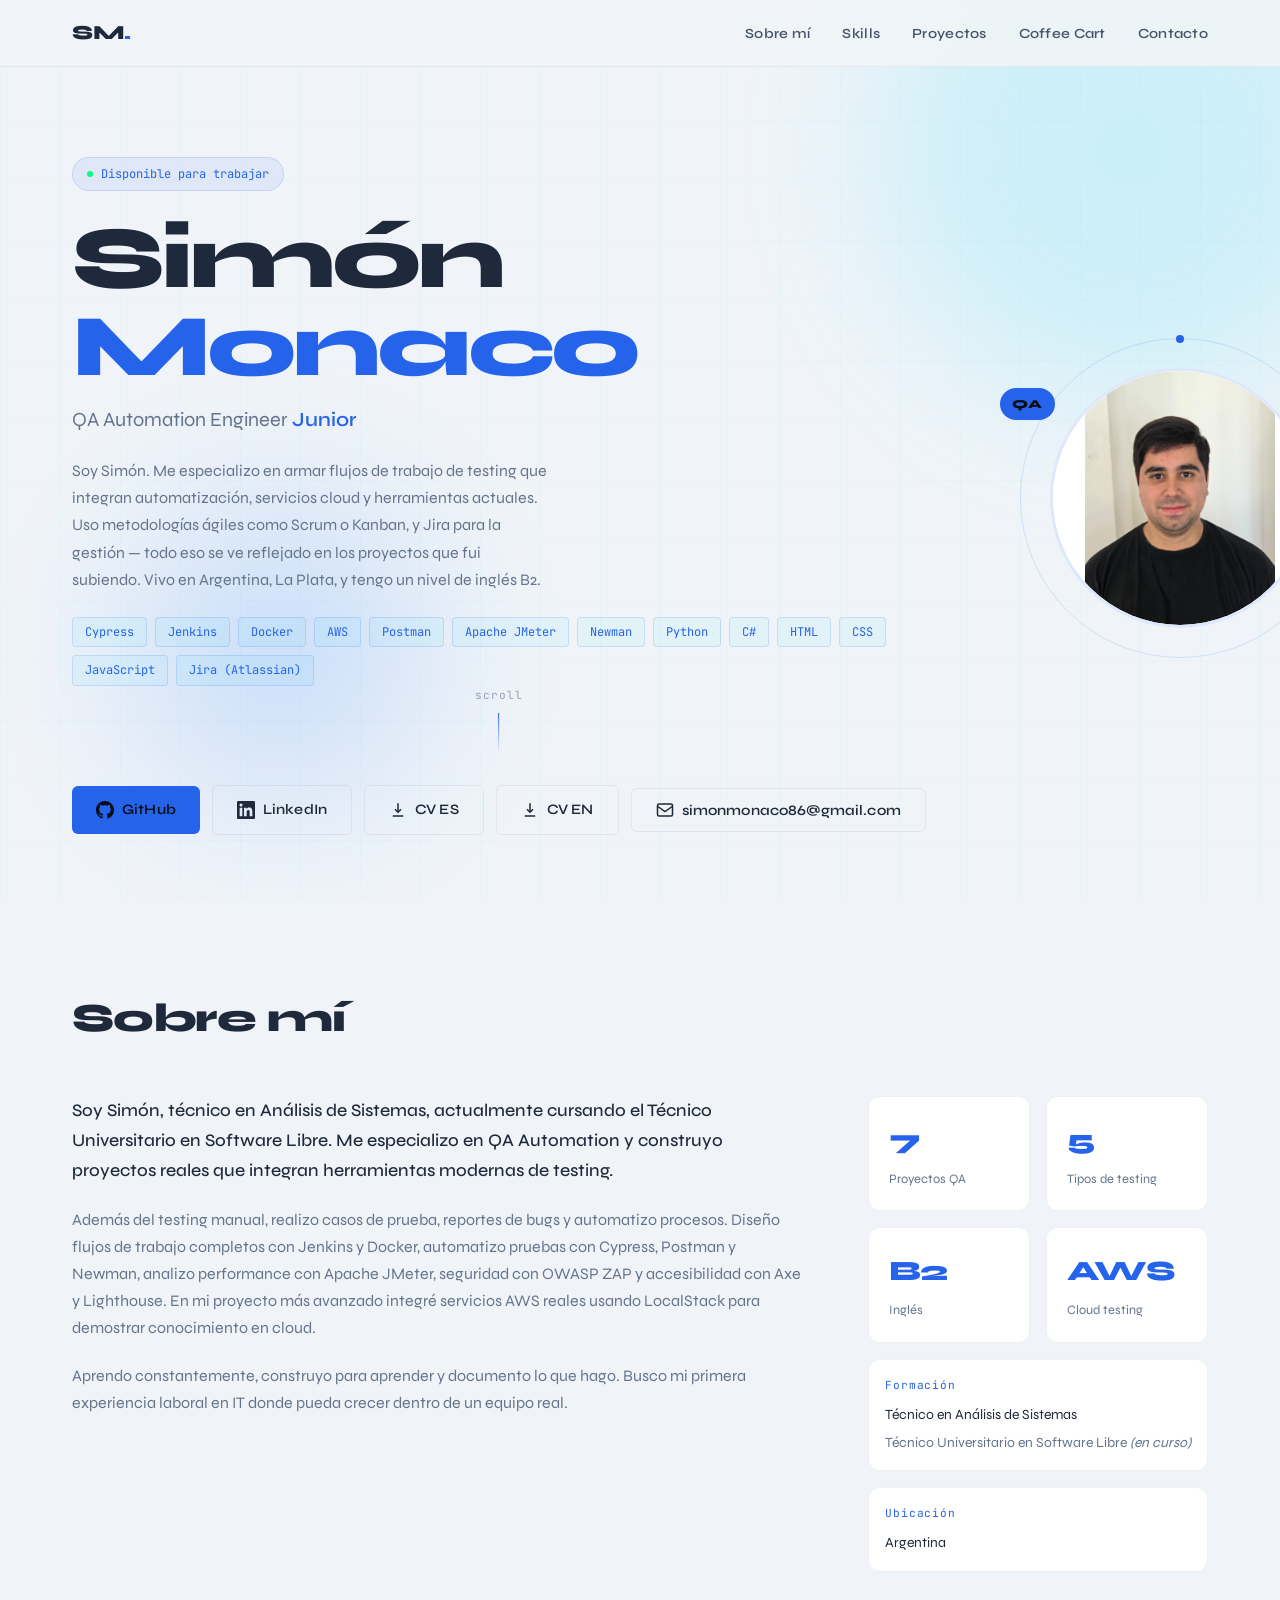
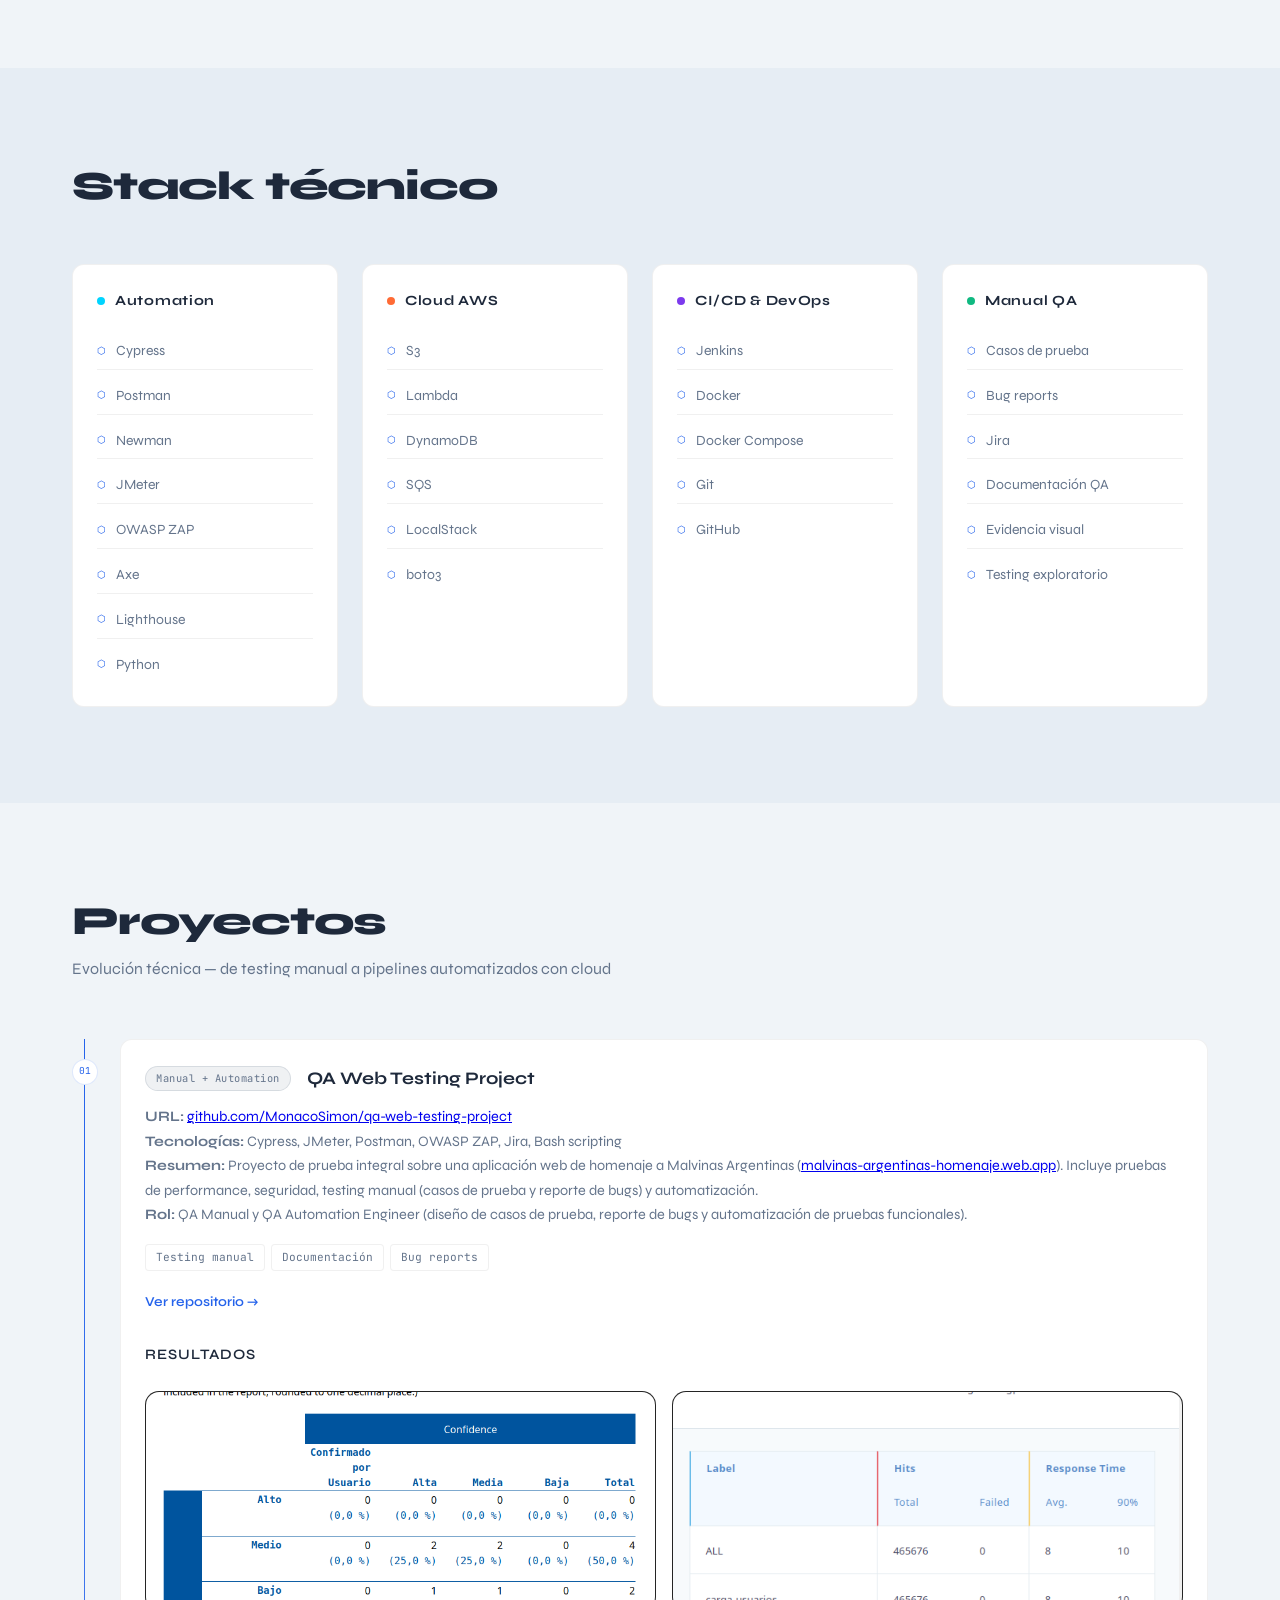
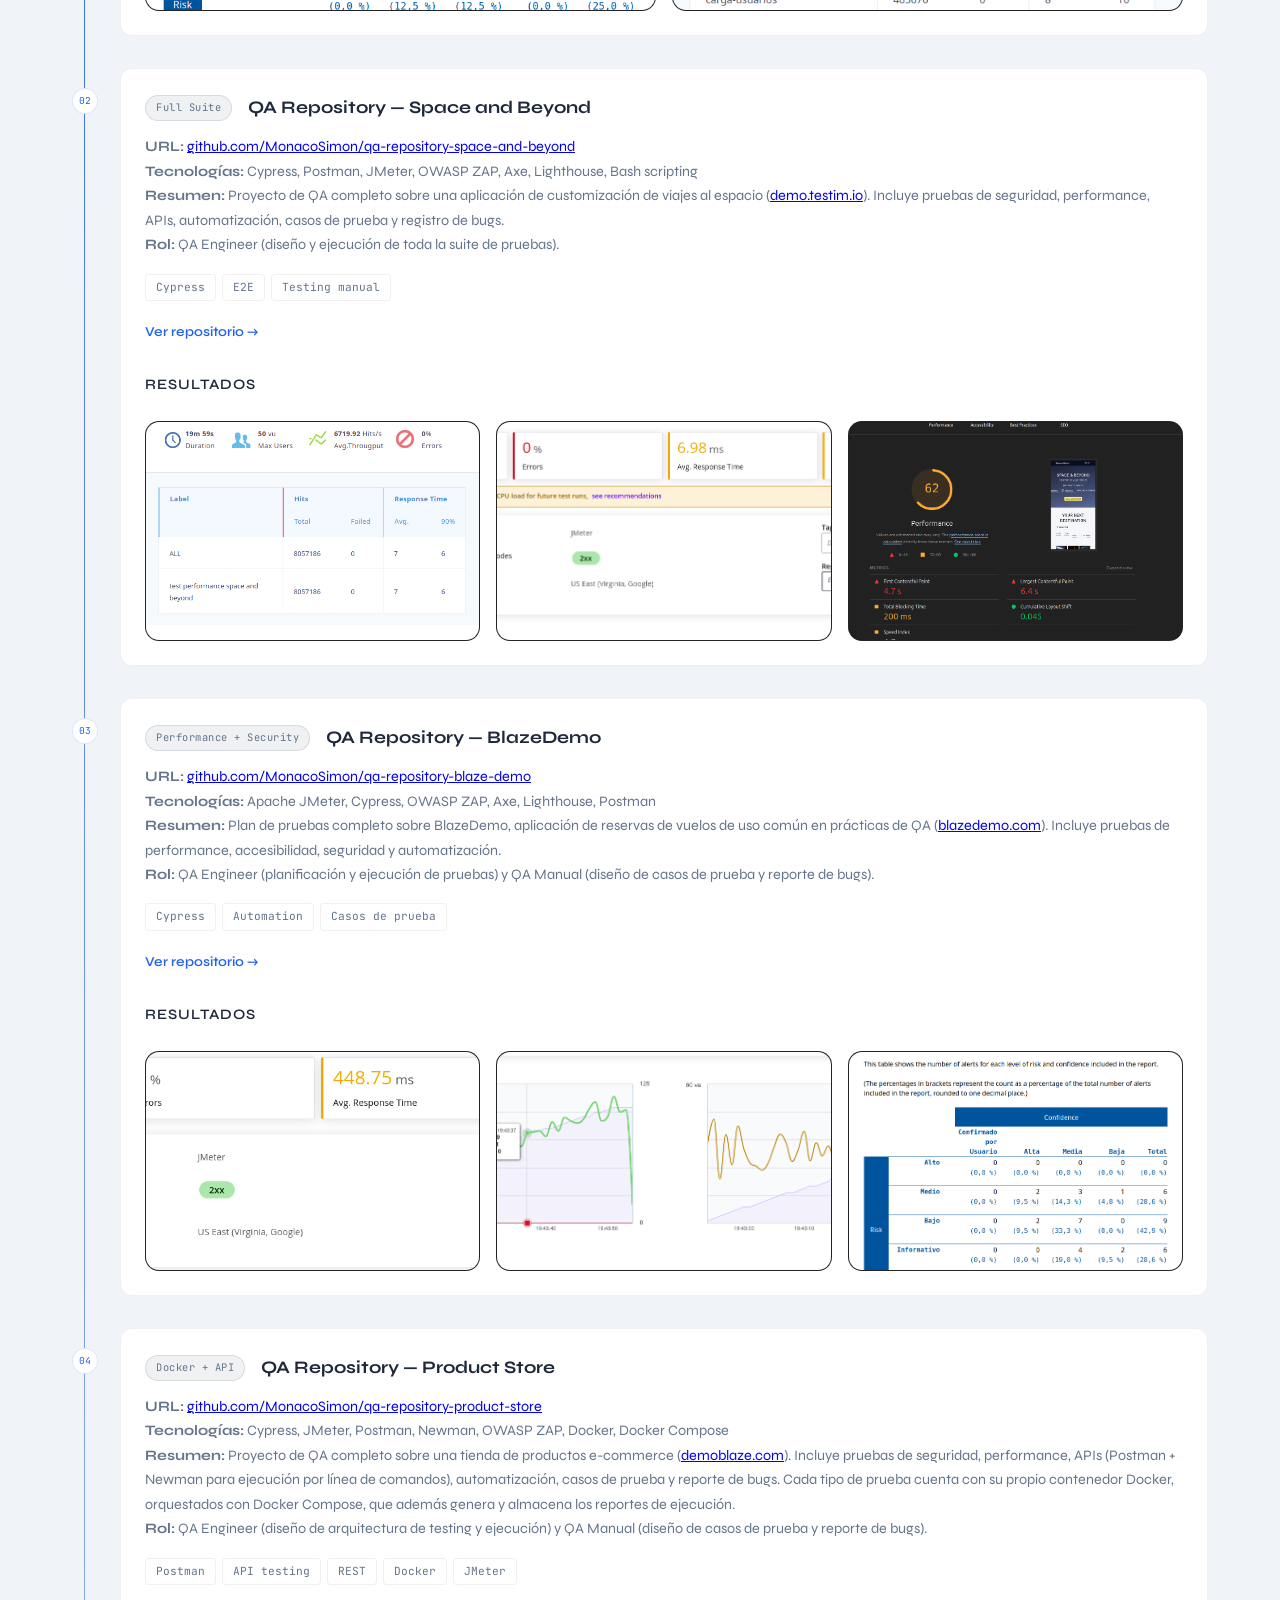
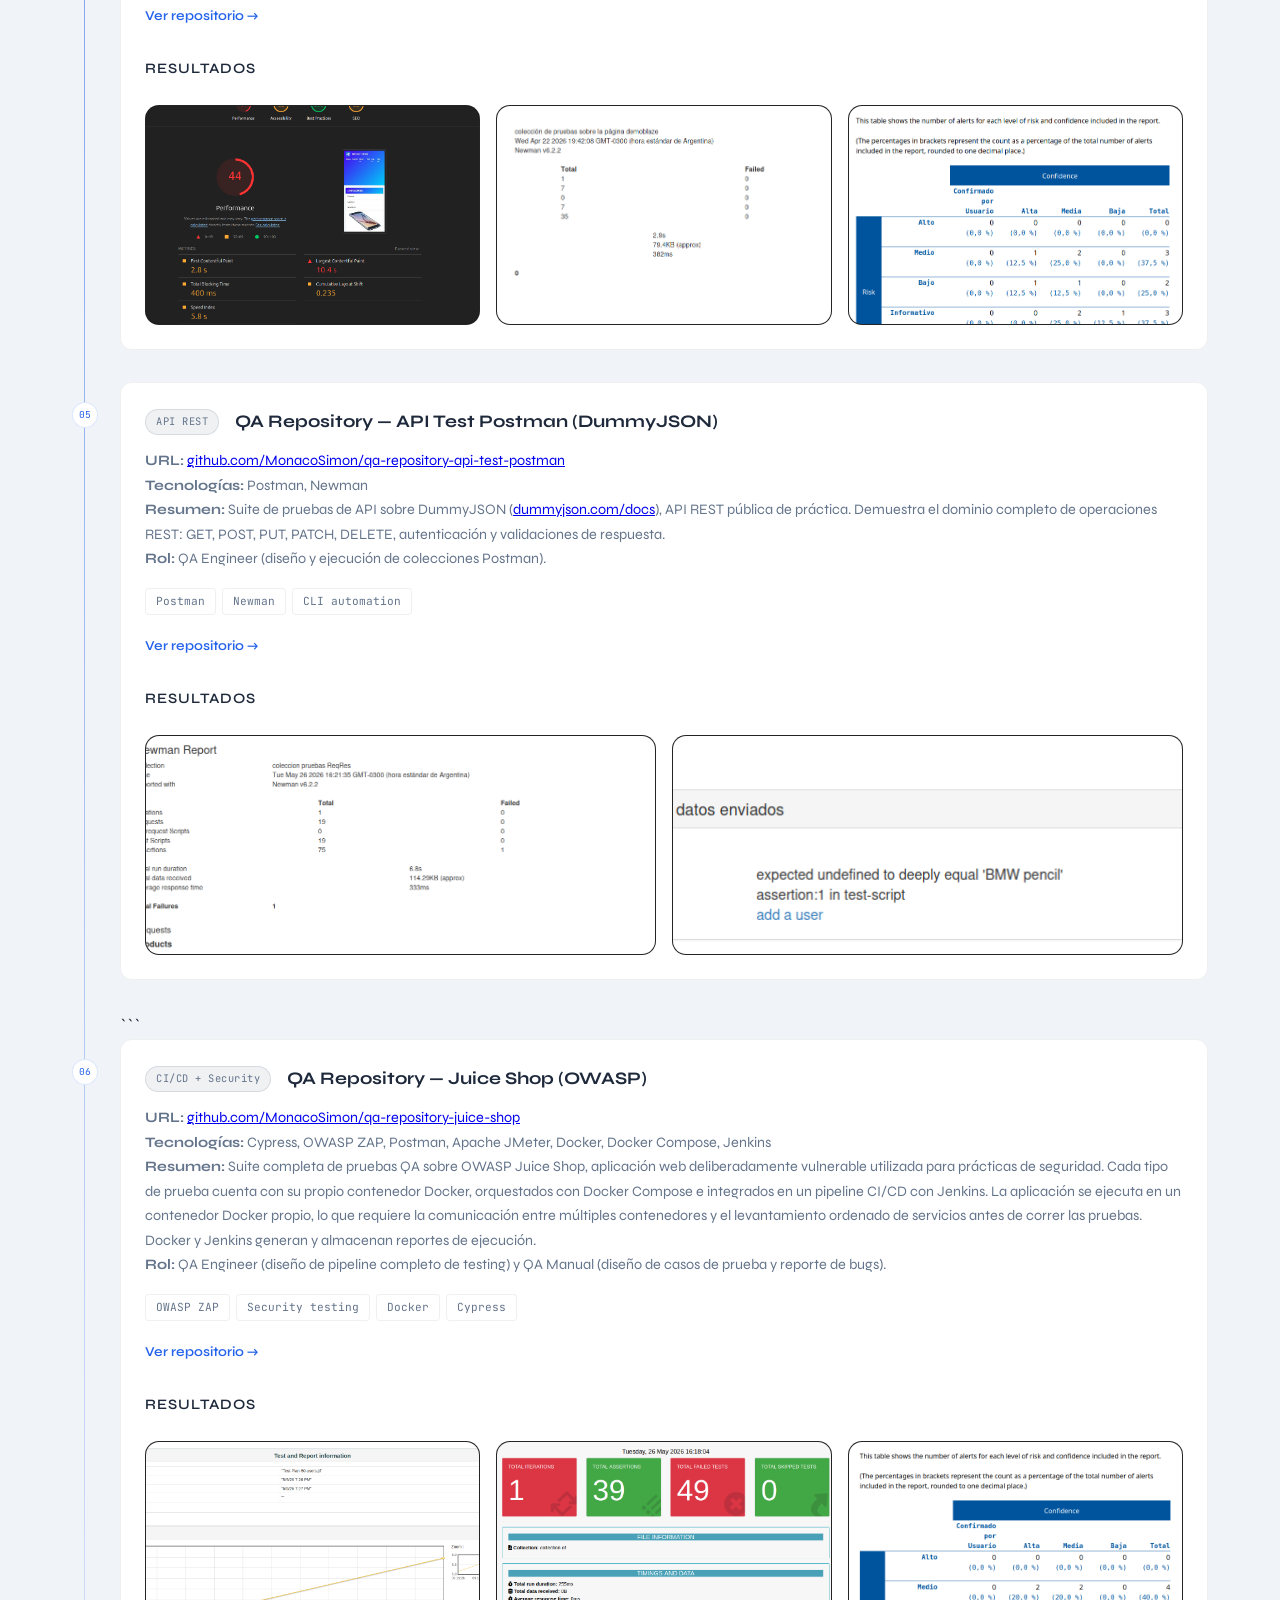
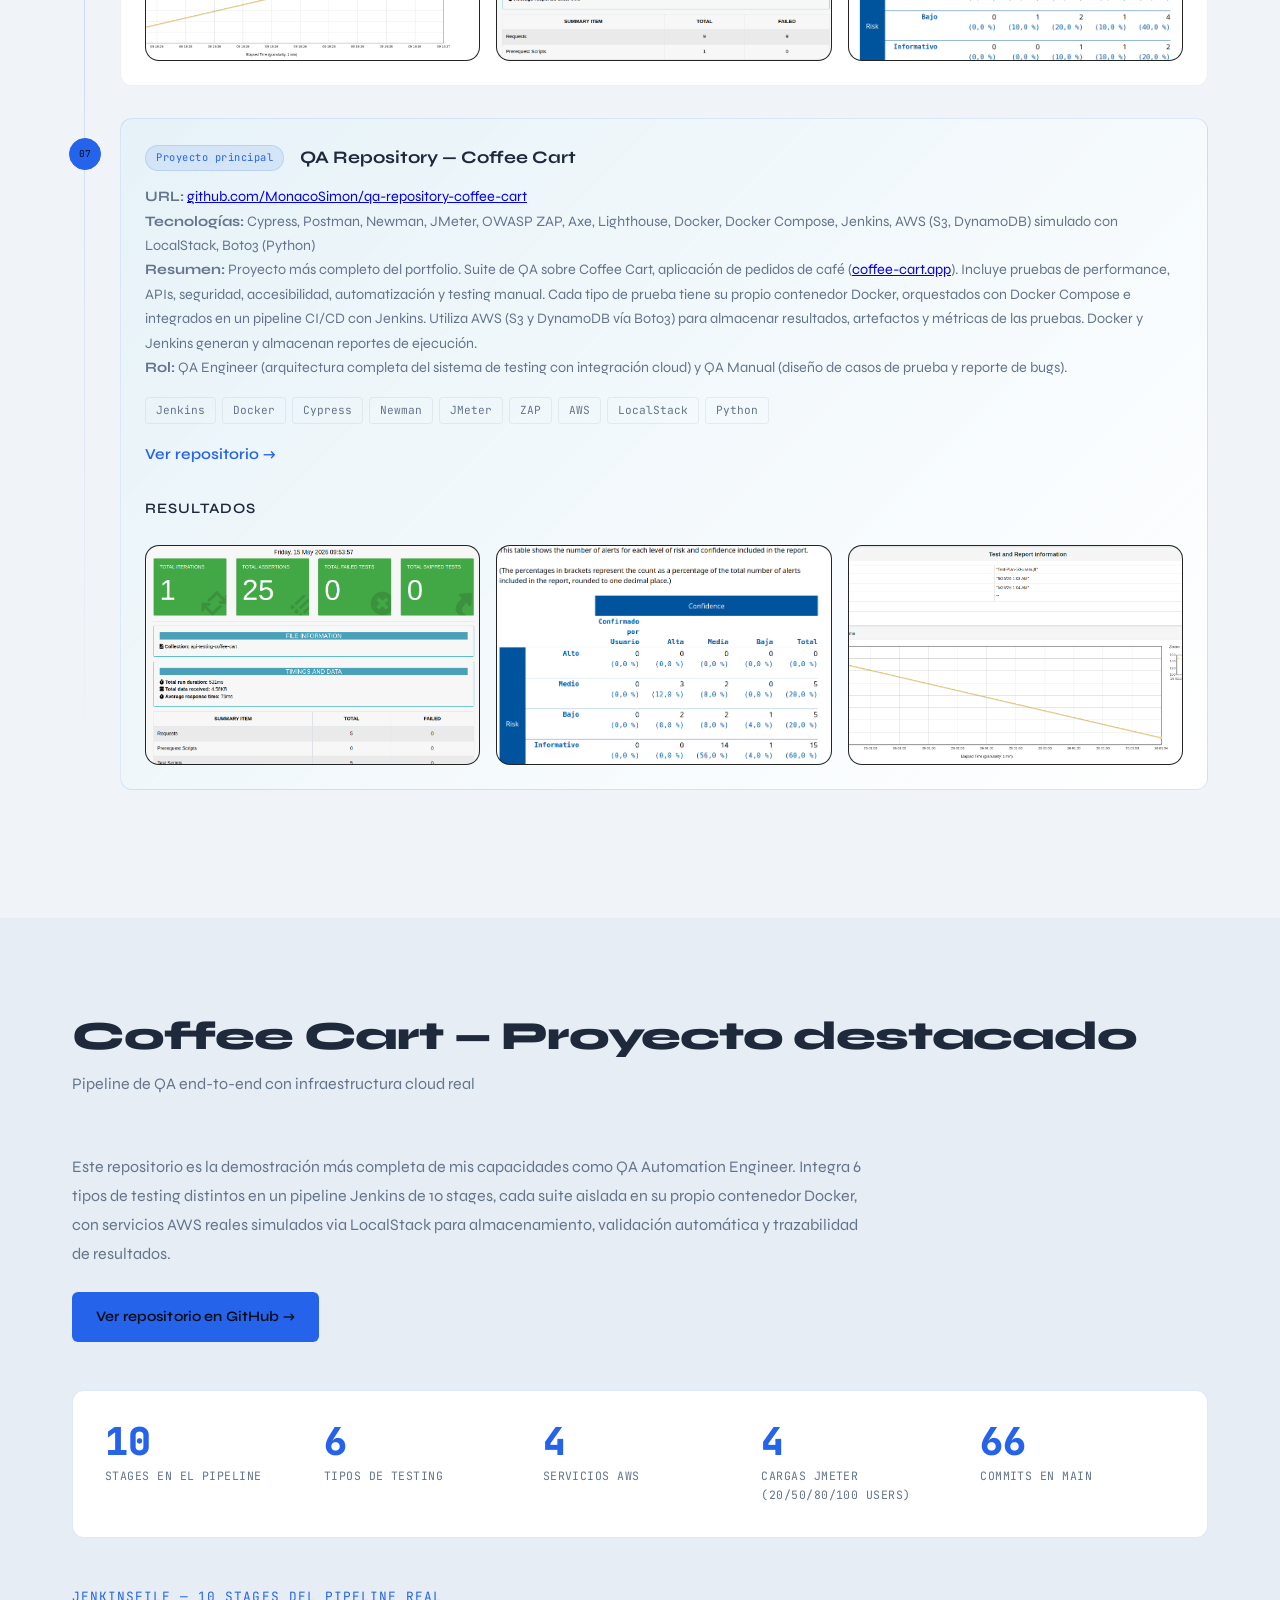
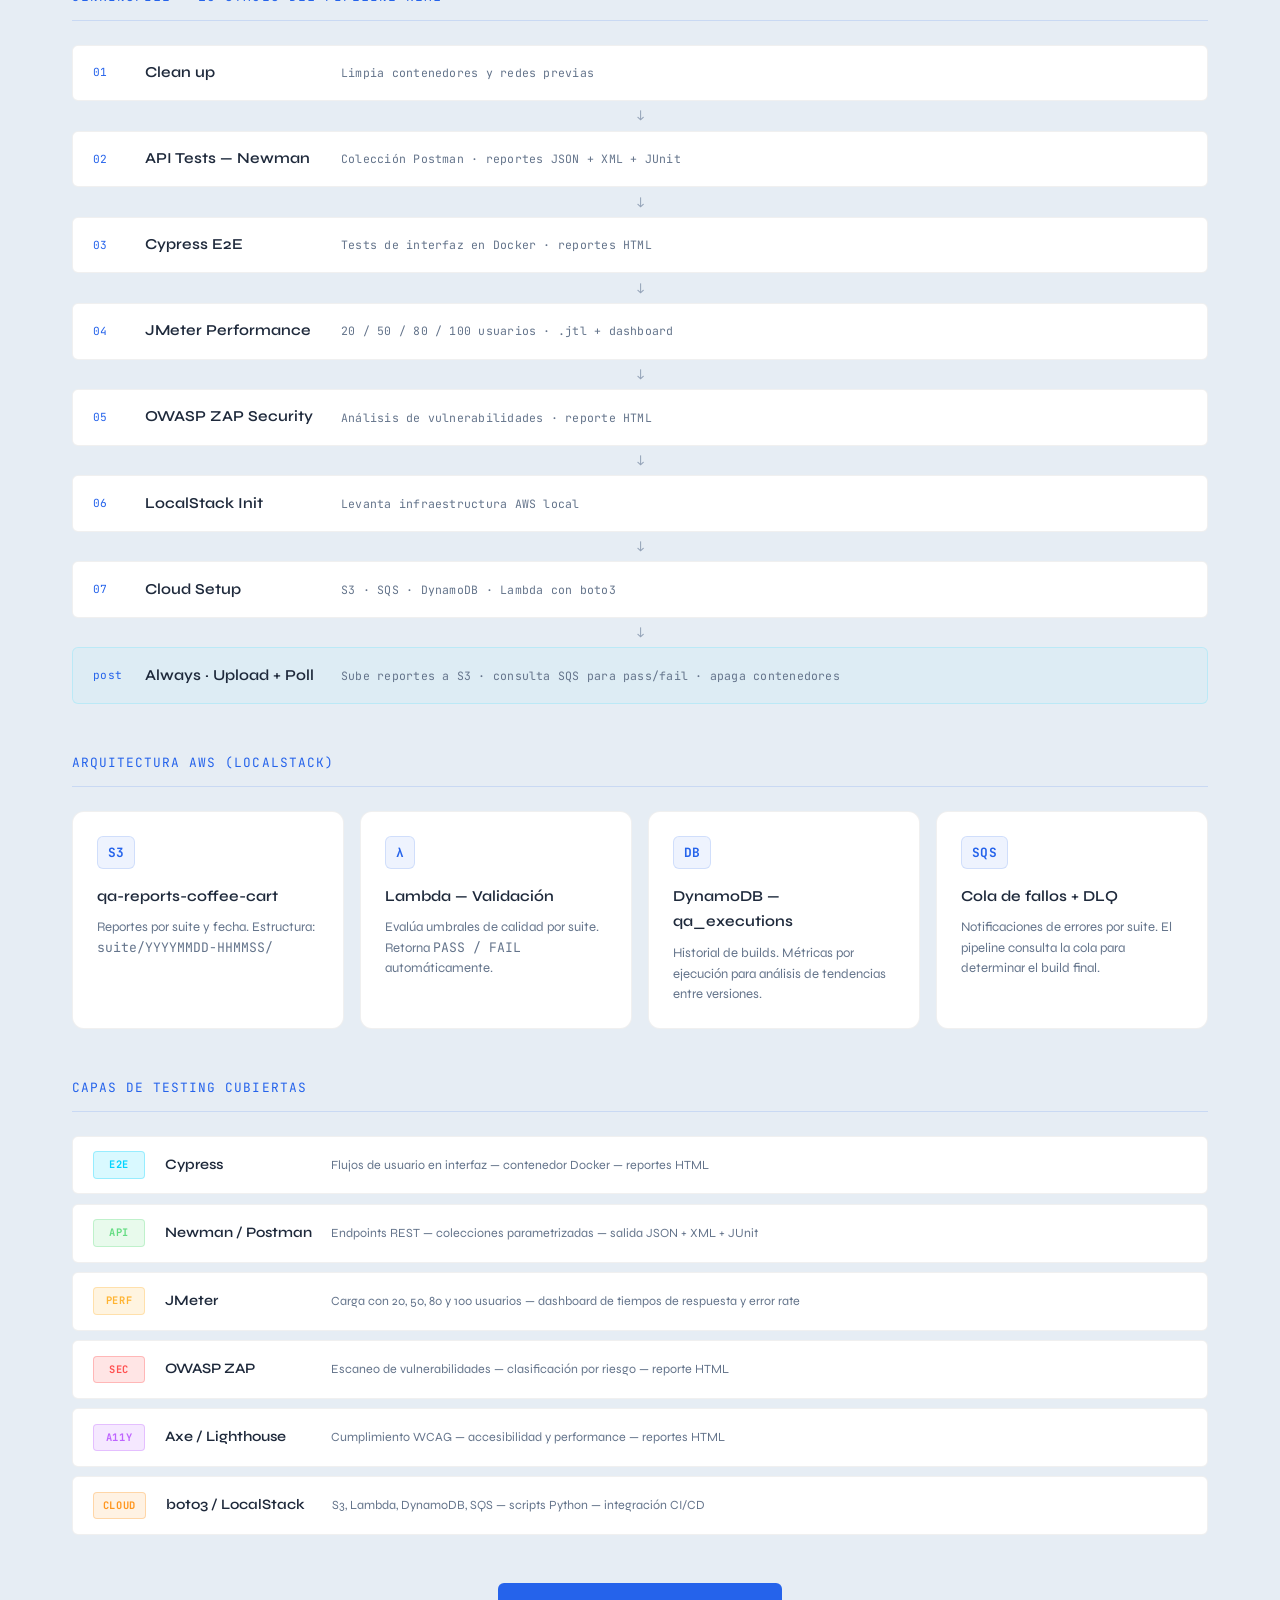
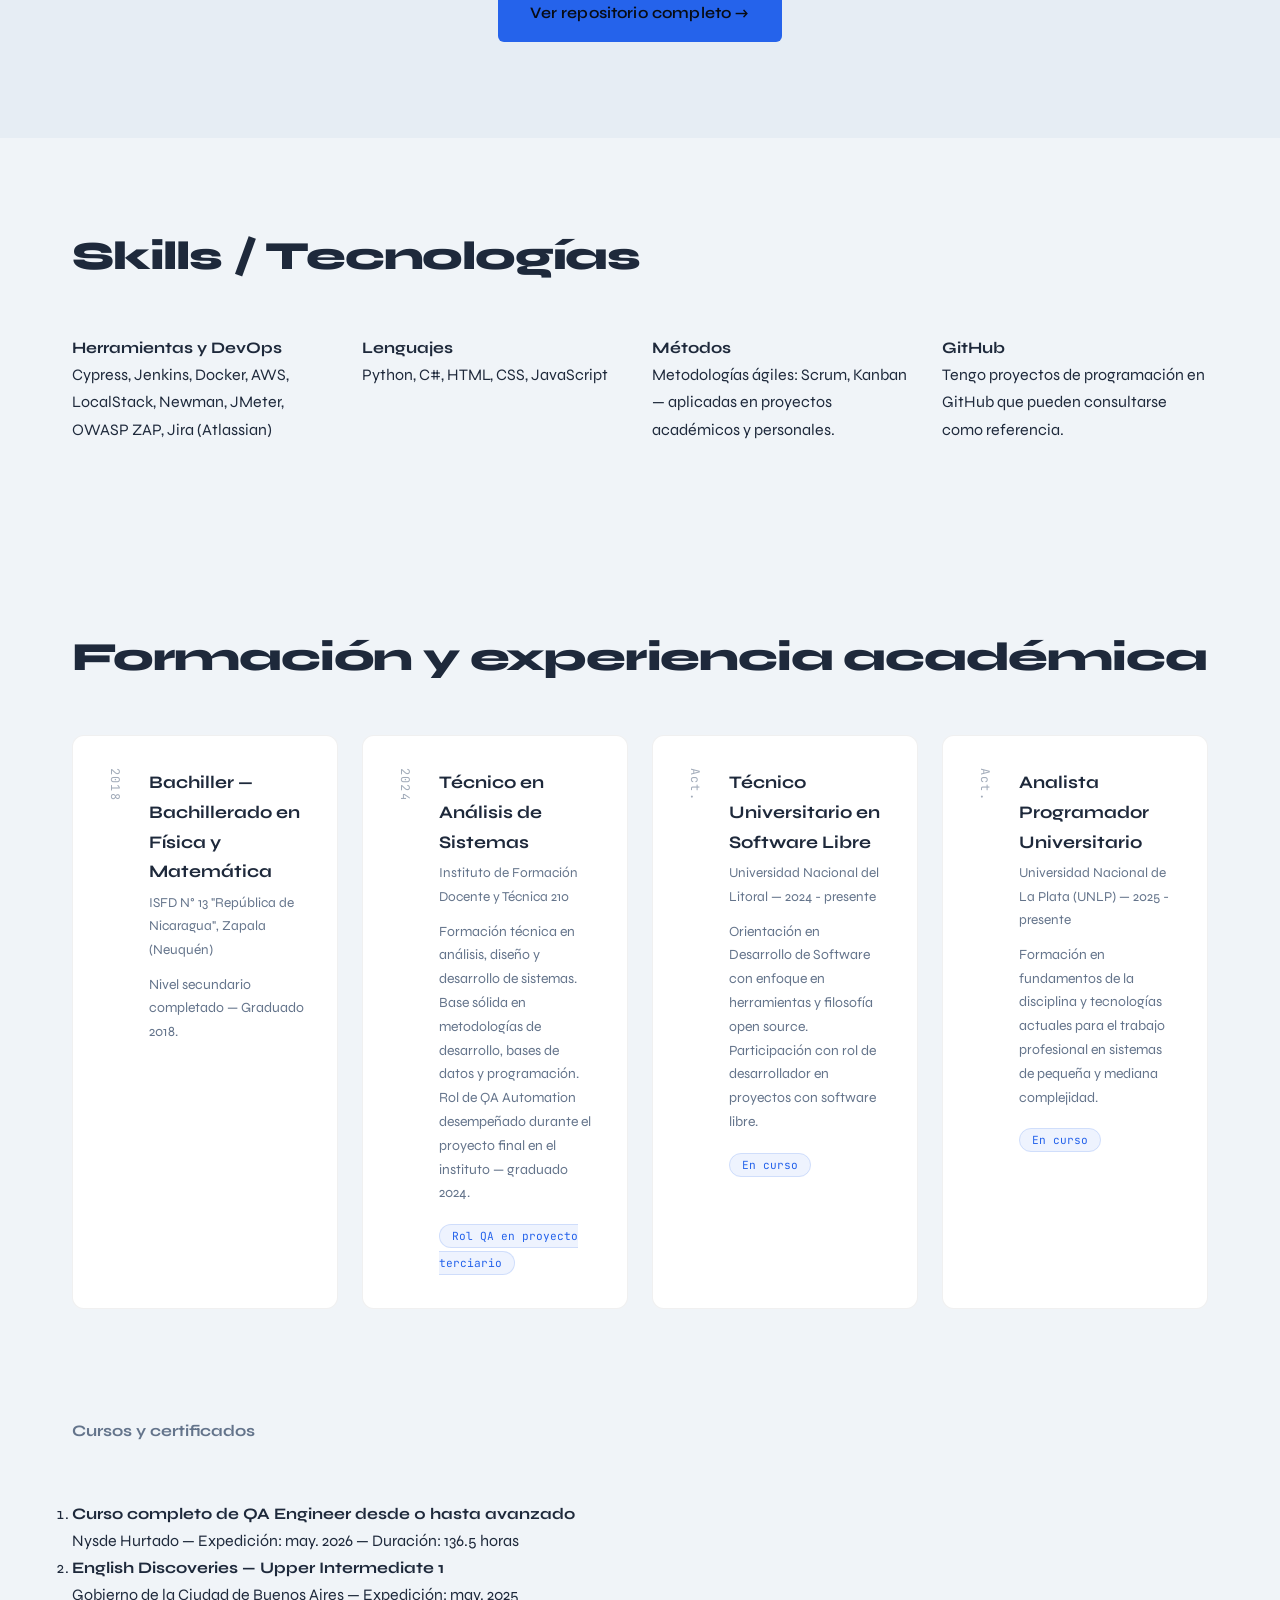
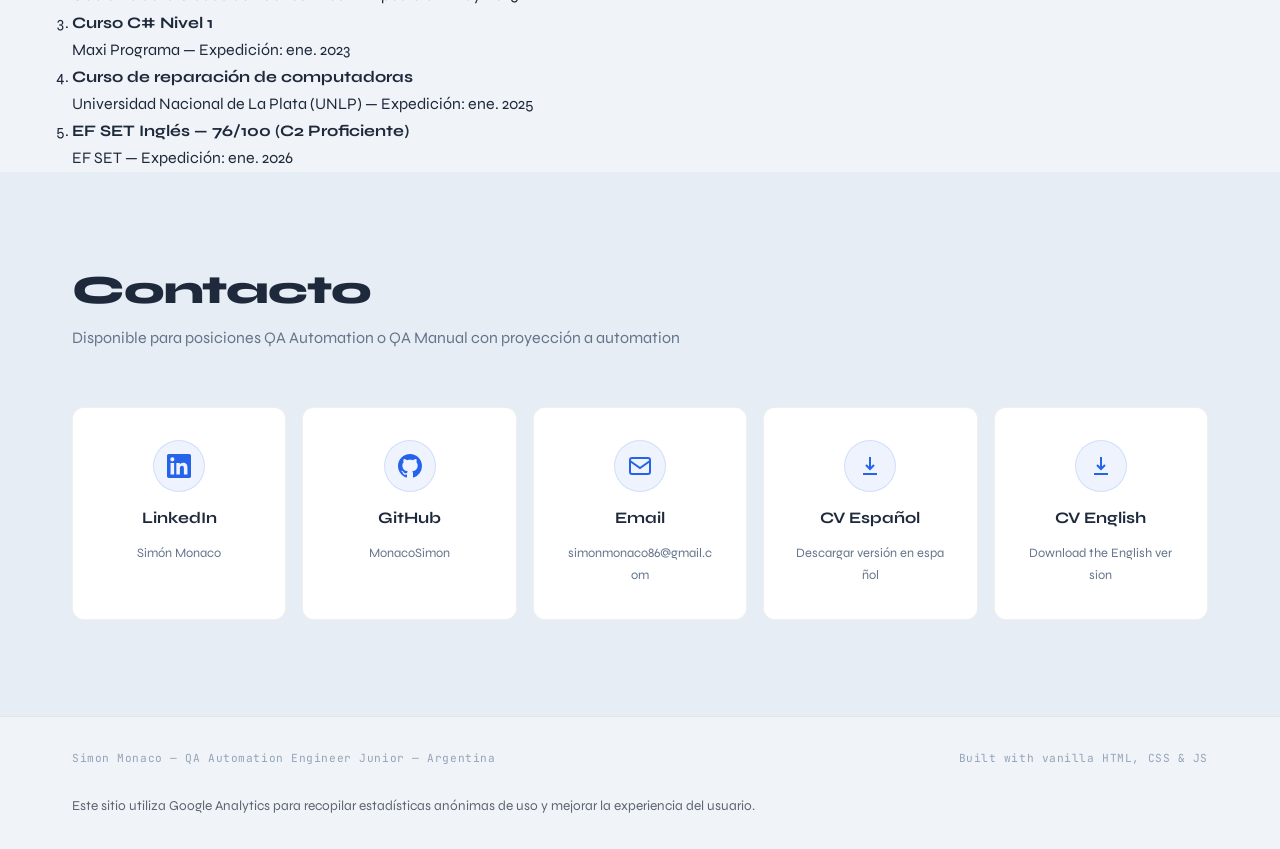
==== commit befbde73: "cambios interfaz" ====
--- a/index.html
+++ b/index.html
@@ -101,12 +101,10 @@
           <span class="tag">JavaScript</span>
           <span class="tag">Jira (Atlassian)</span>
         </div>
-        <br>
         <div class="hero-scroll">
           <span class="mono">scroll</span>
           <div class="scroll-line"></div>
         </div>
-        <br>
         <div class="hero-cta">
           <a href="https://github.com/MonacoSimon" target="_blank" class="btn btn-primary" rel="noopener noreferrer">
             <svg width="18" height="18" viewBox="0 0 24 24" fill="currentColor">
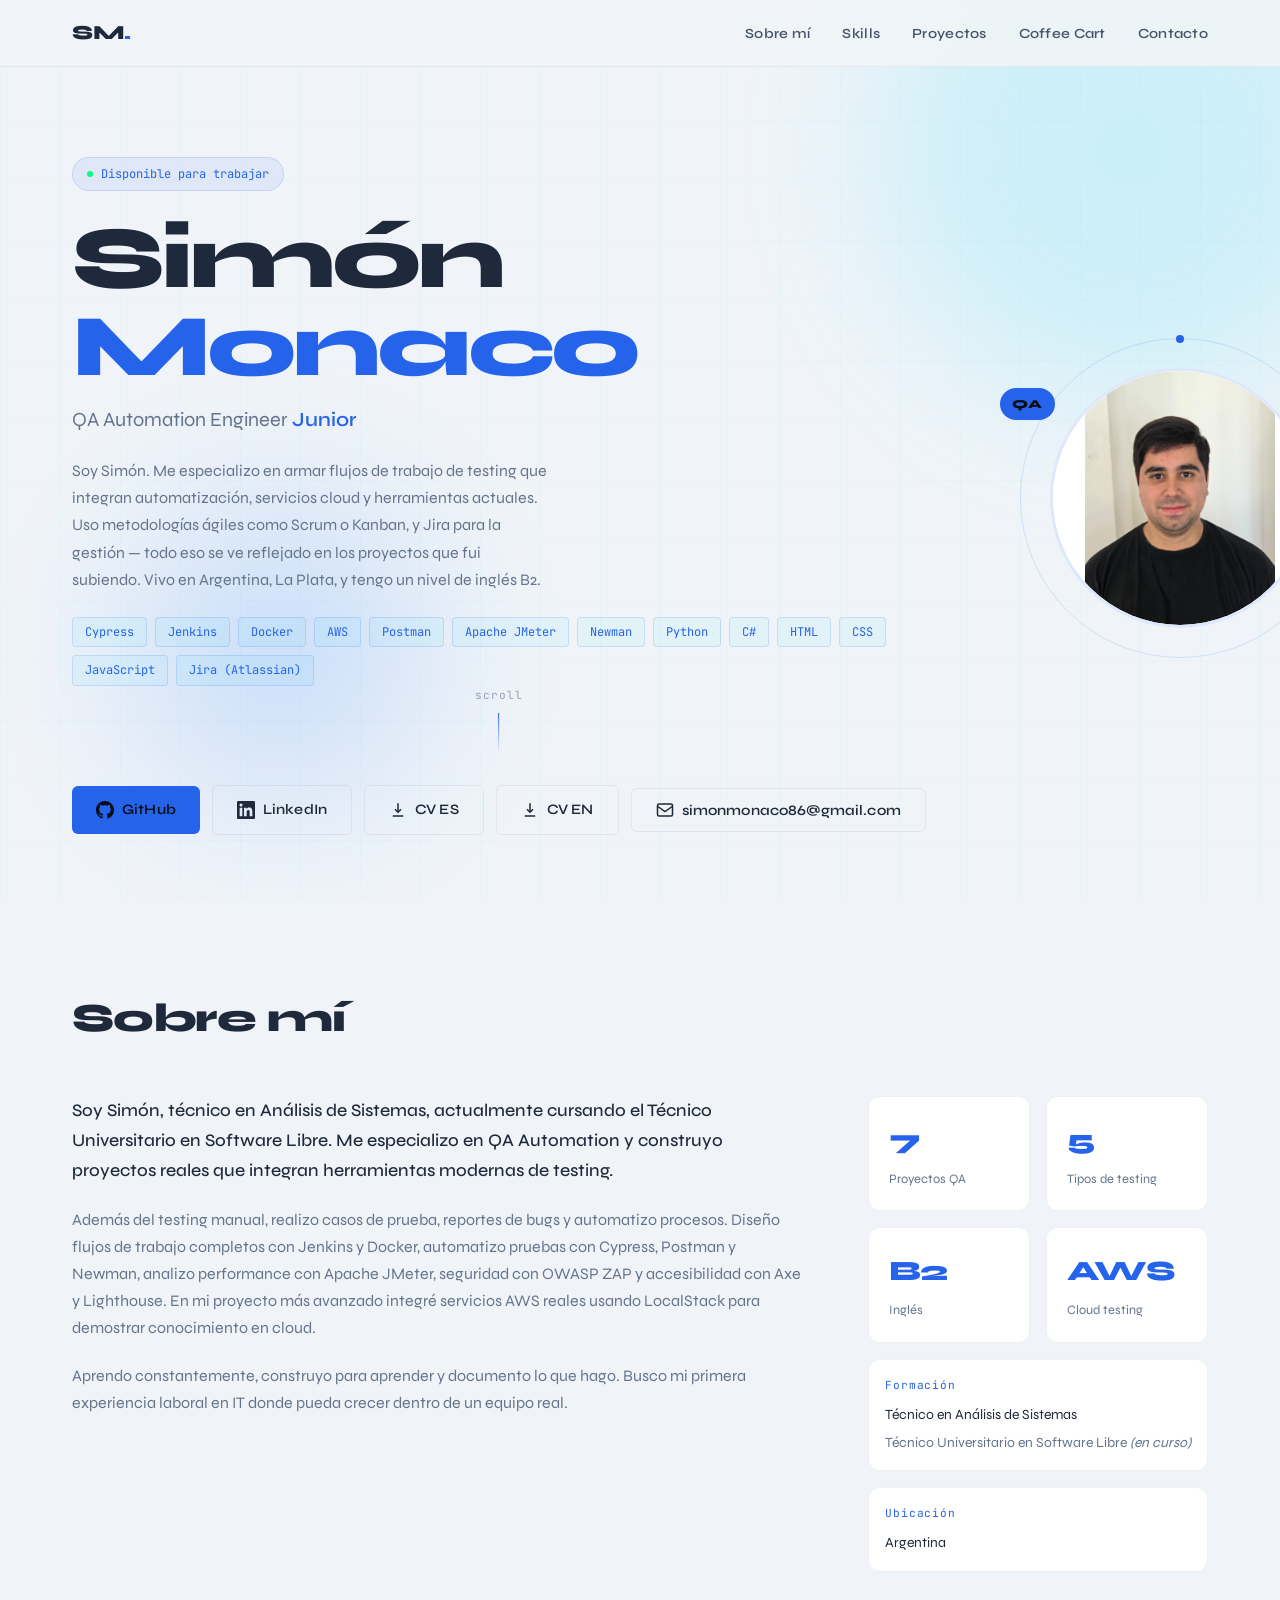
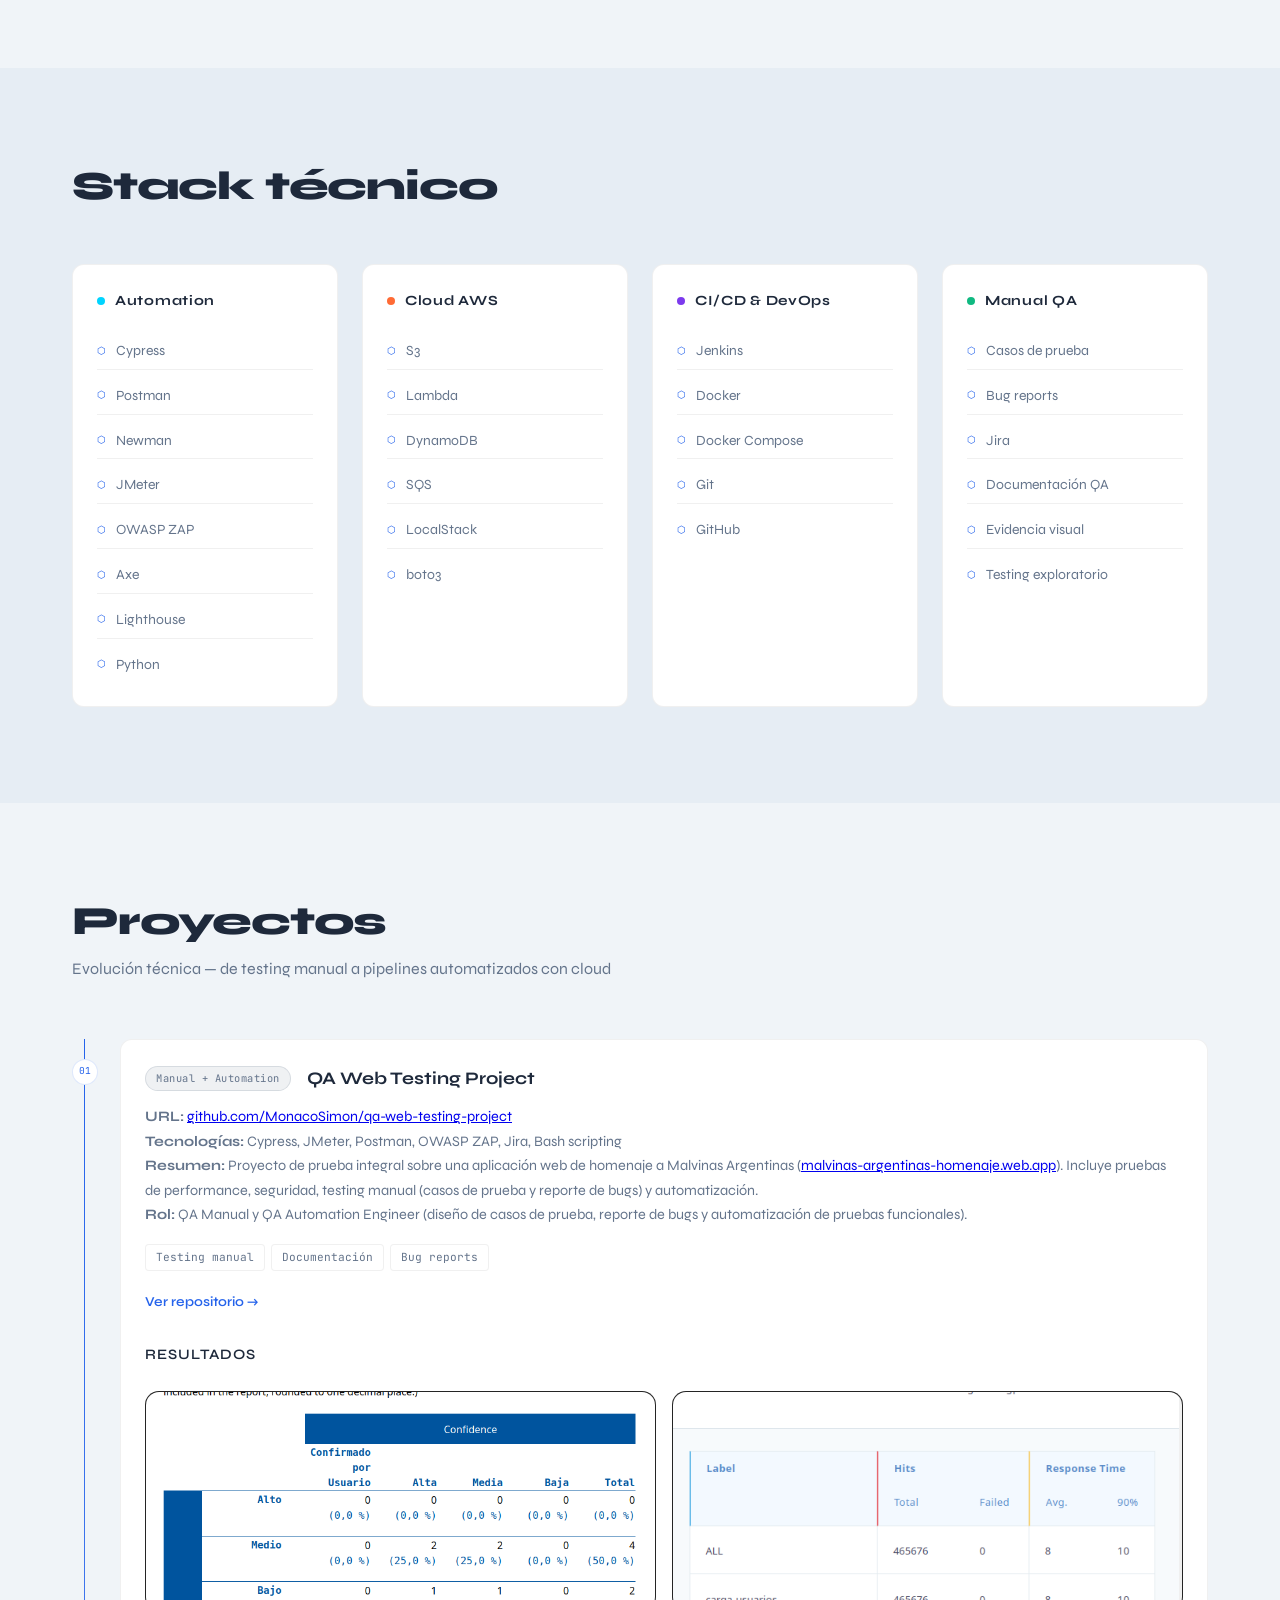
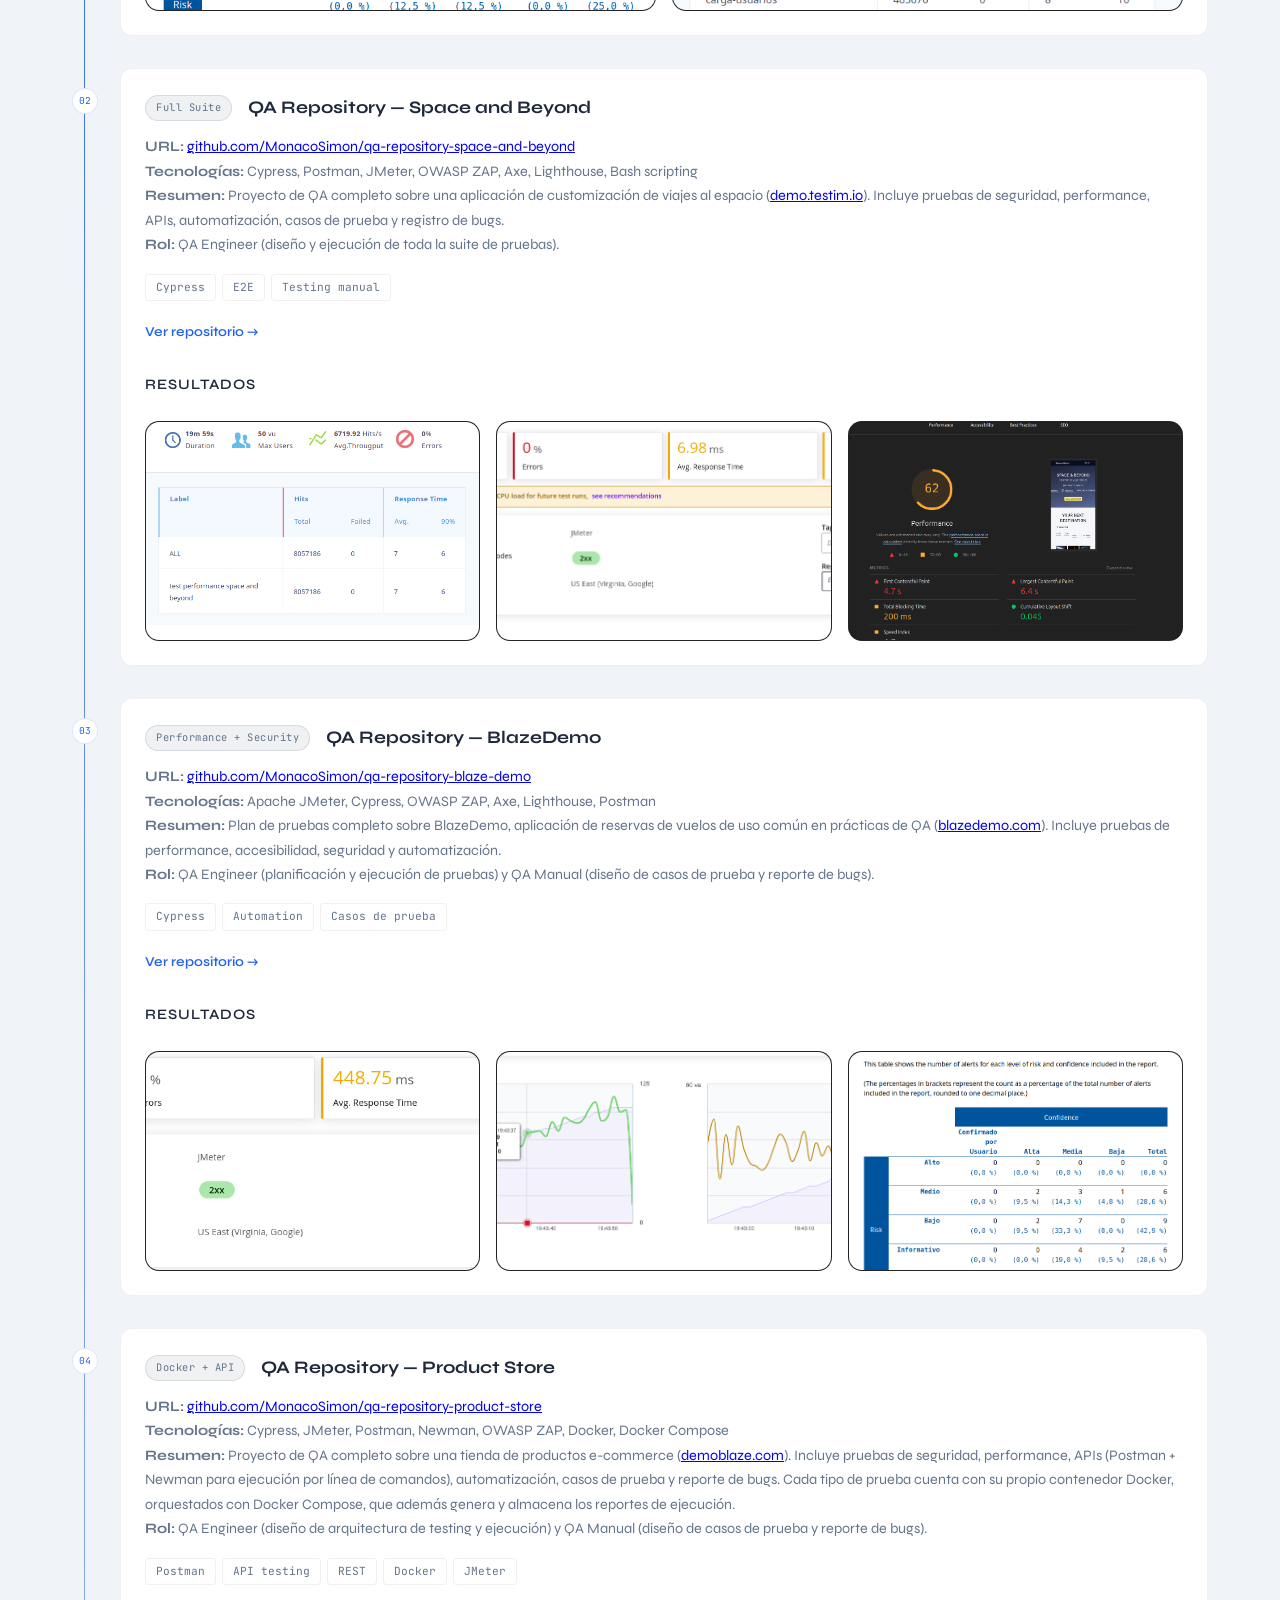
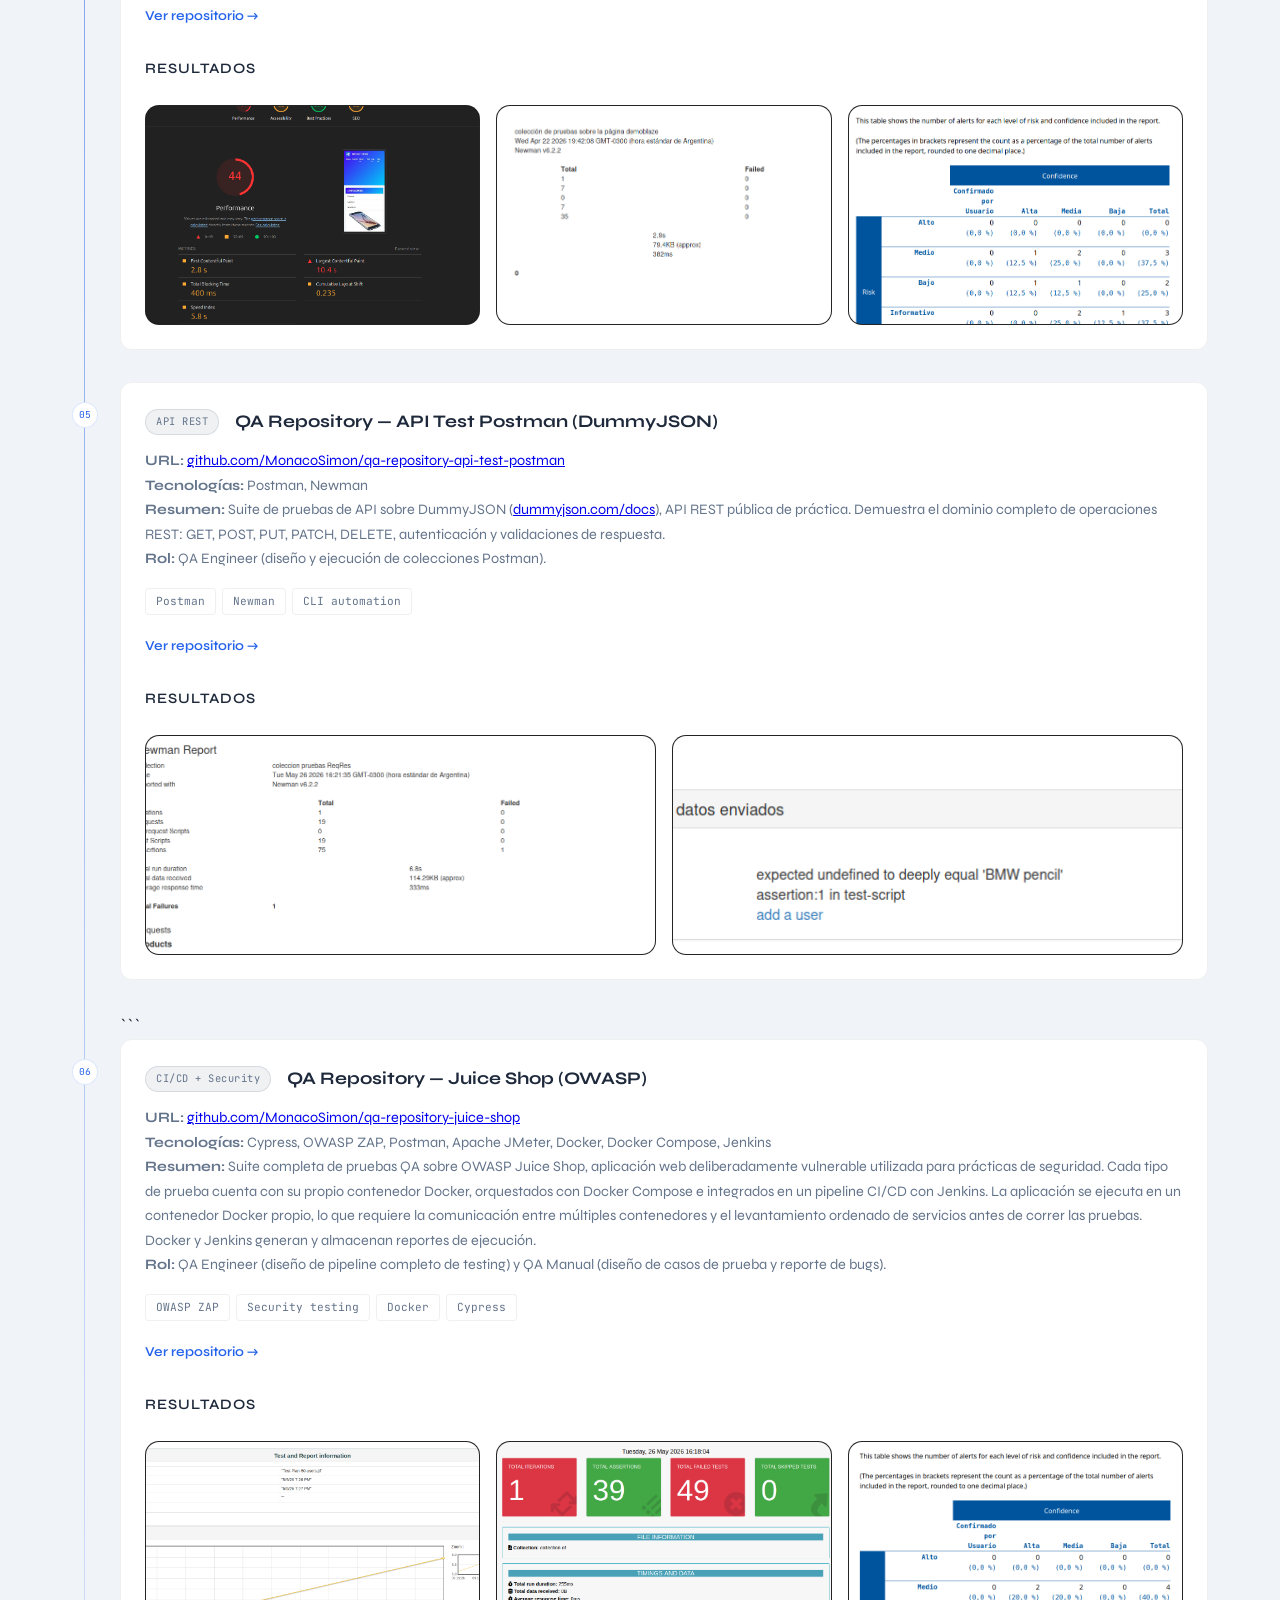
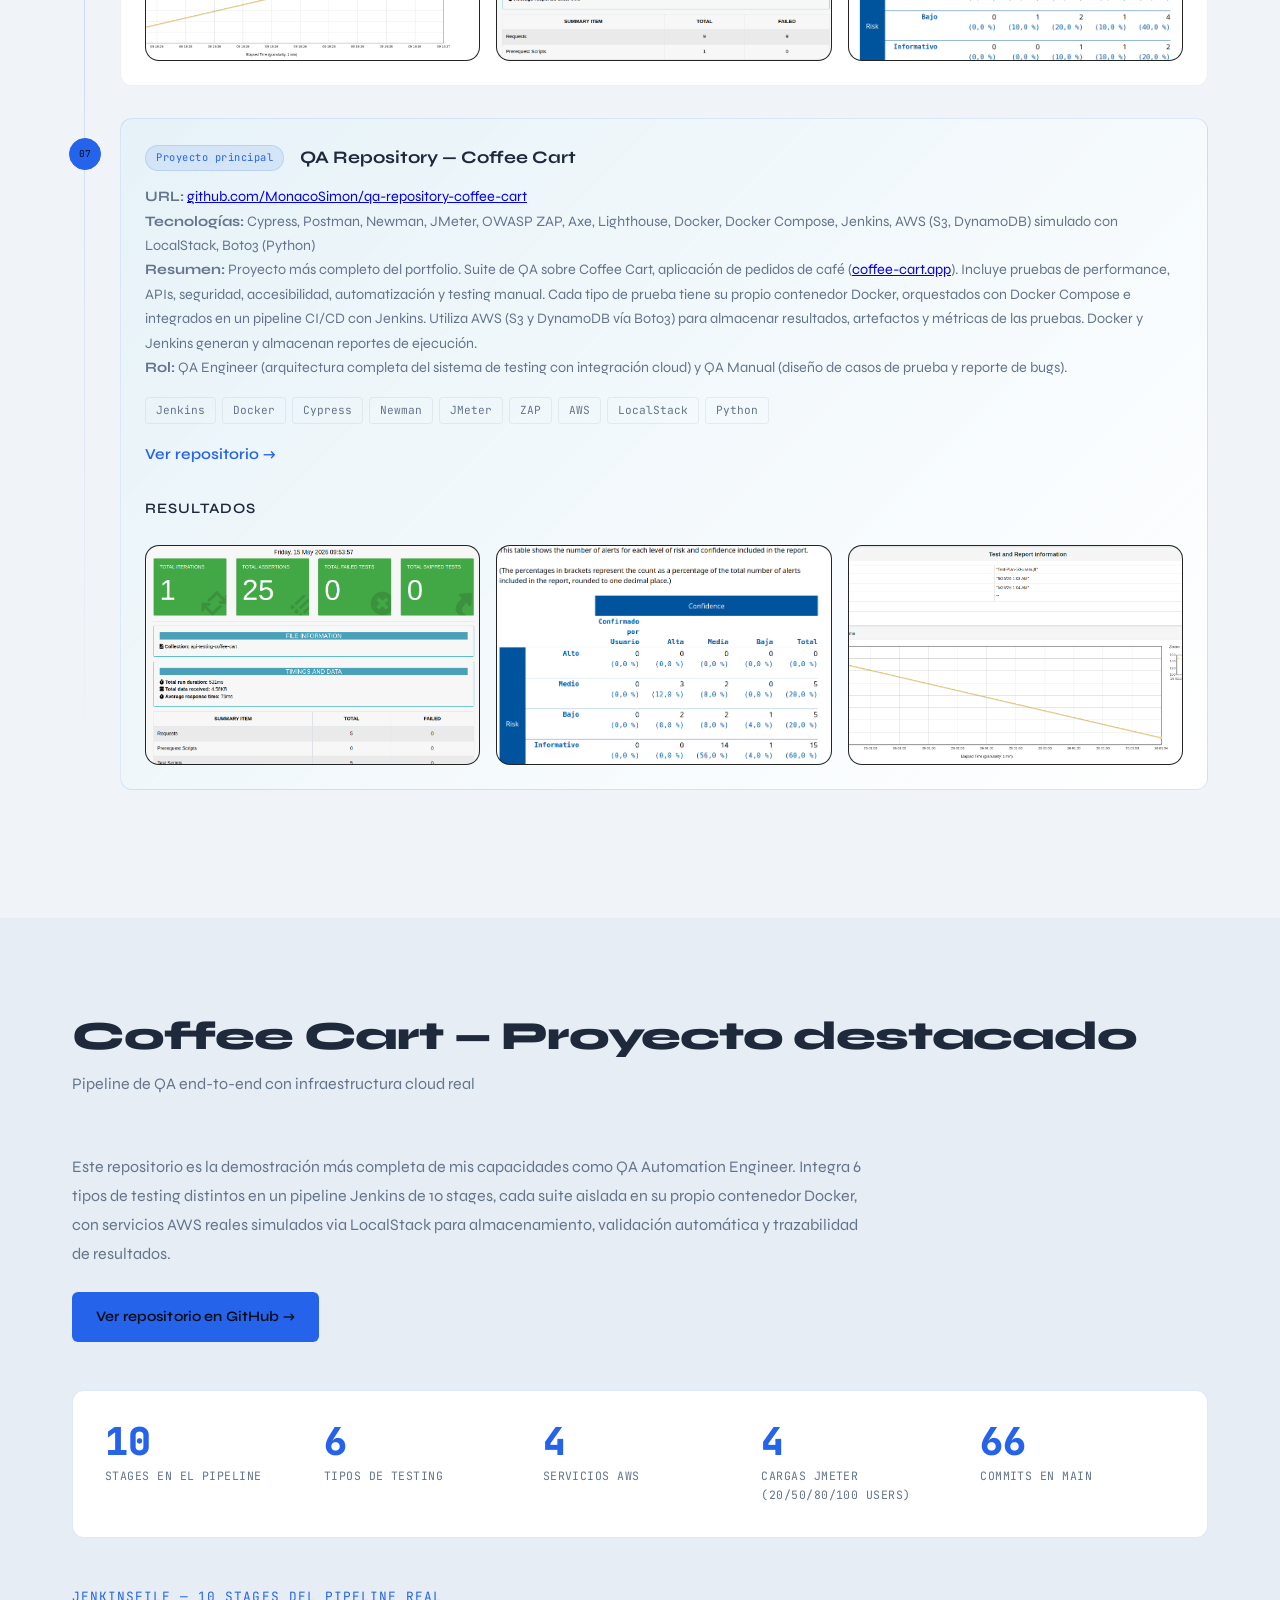
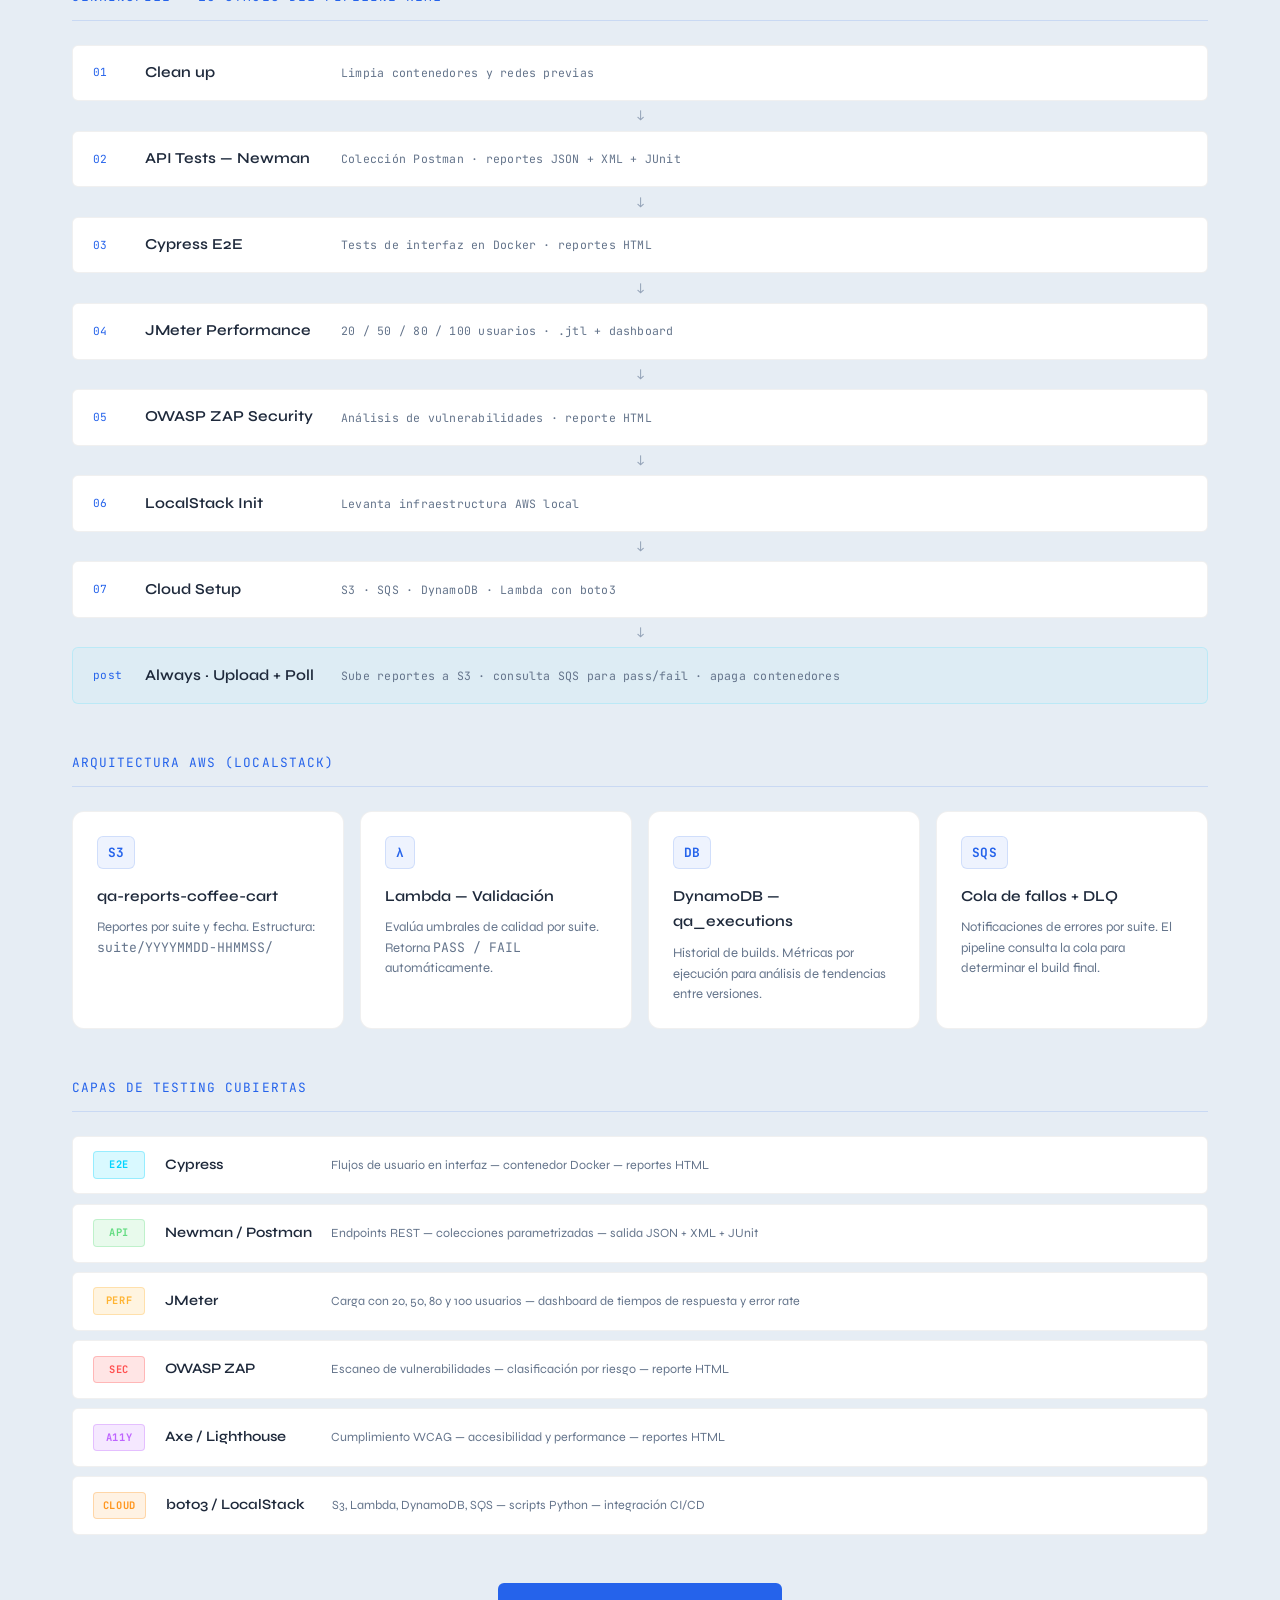
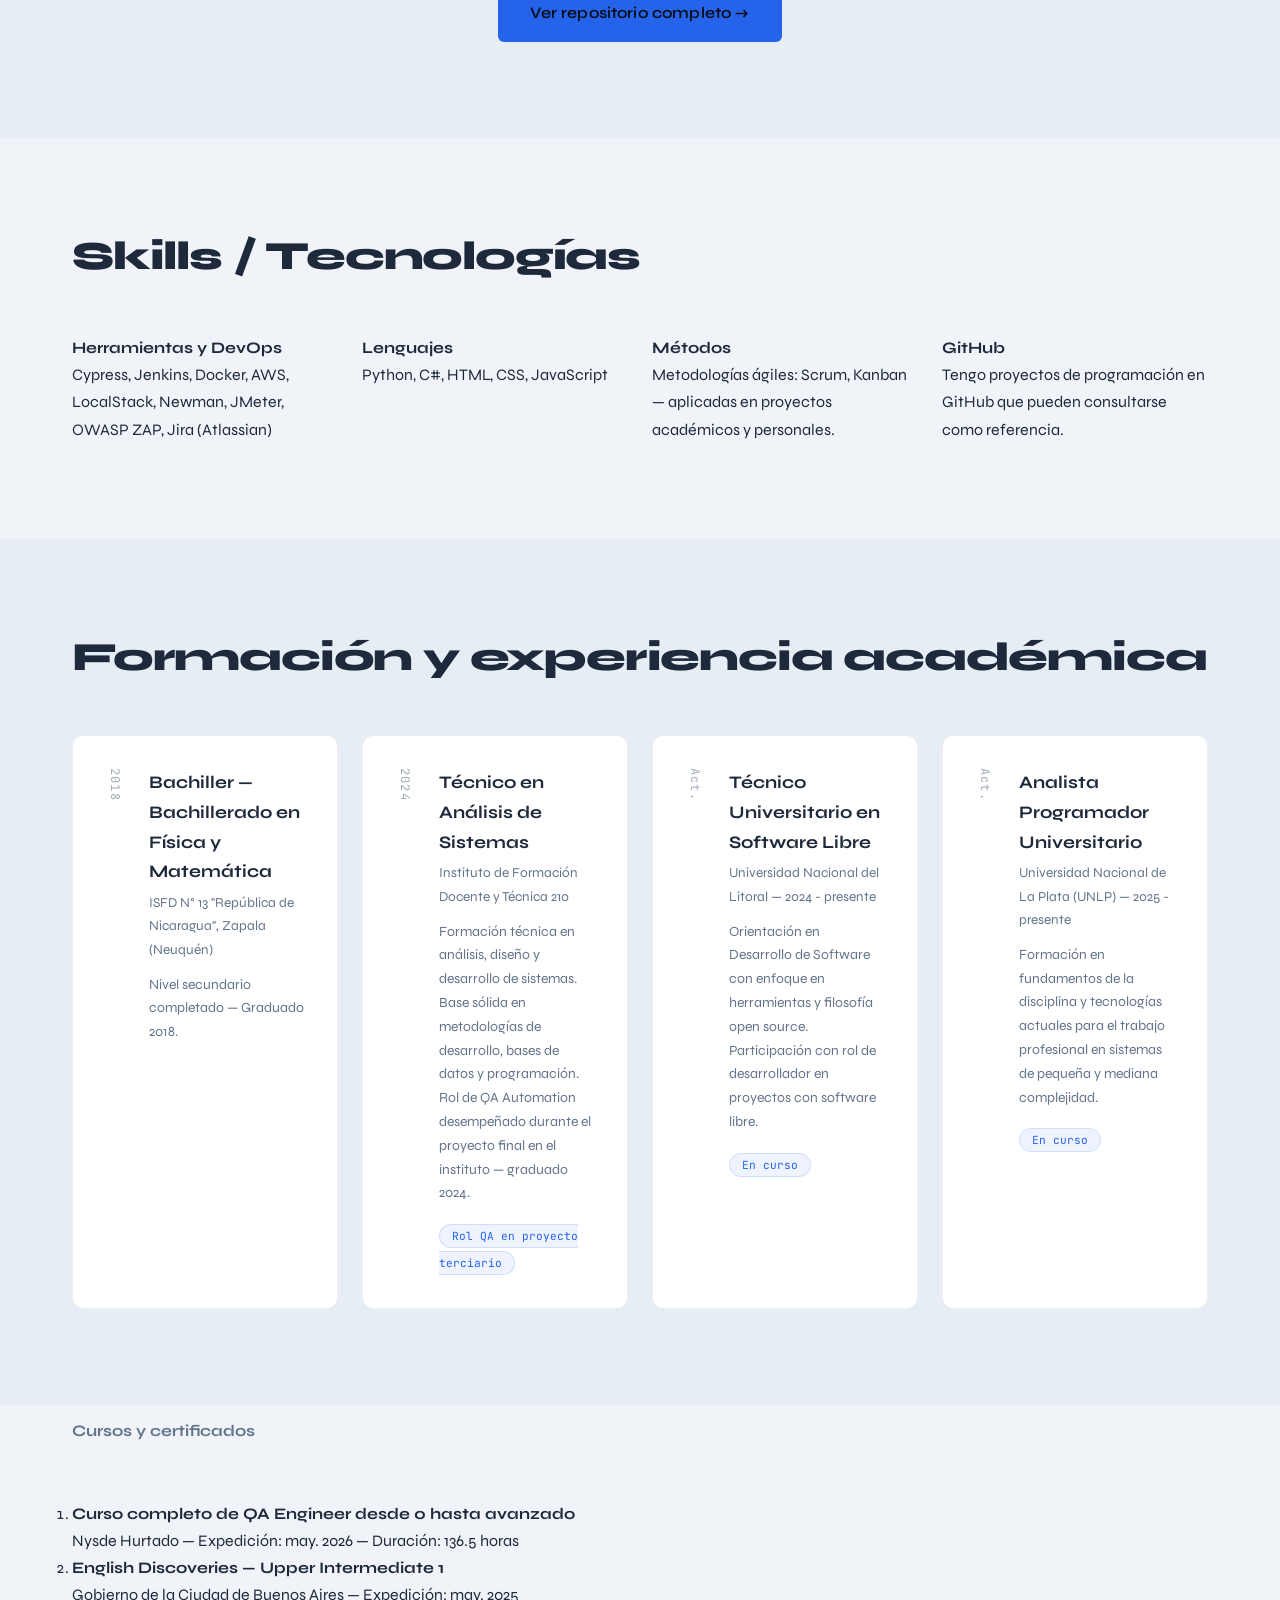
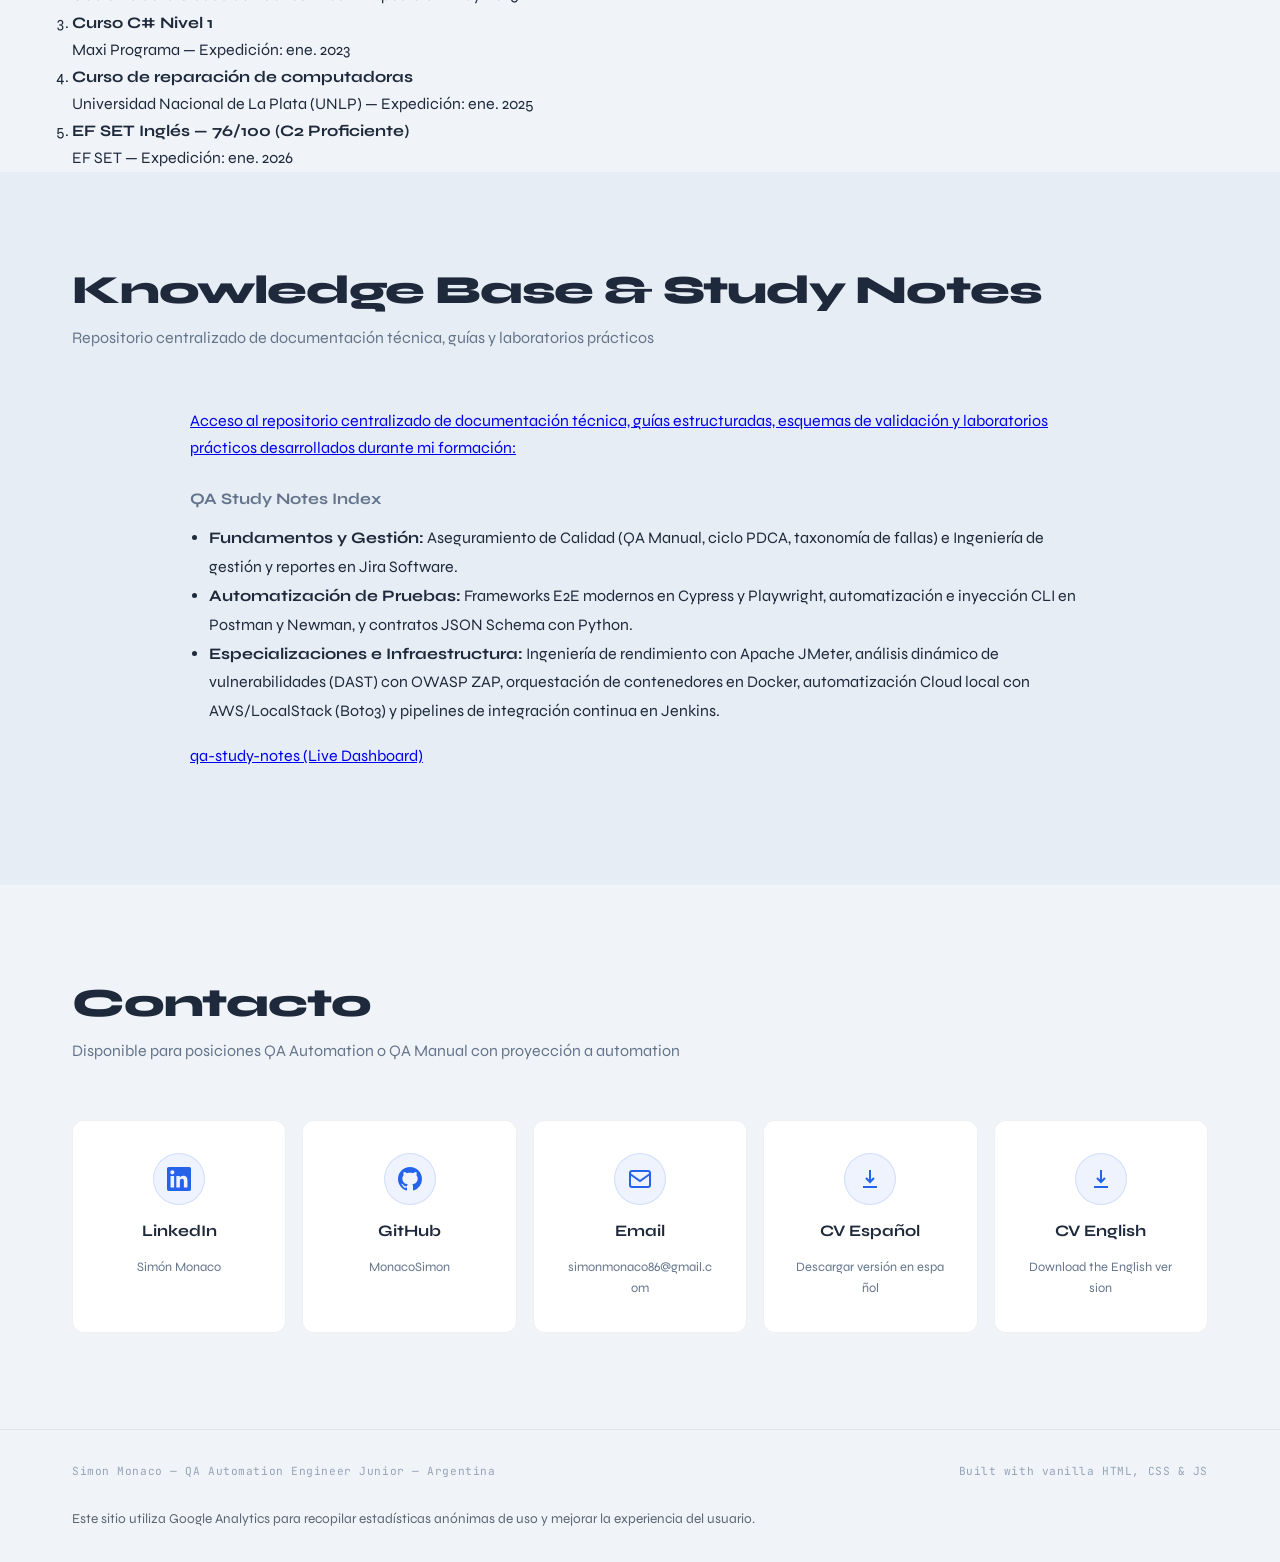
==== commit 5049e821: "cambios anotaciones" ====
--- a/index.html
+++ b/index.html
@@ -6,7 +6,7 @@
   <script async src="https://www.googletagmanager.com/gtag/js?id=G-6X63EFKC2Z"></script>
   <script>
     window.dataLayer = window.dataLayer || [];
-    function gtag(){dataLayer.push(arguments);}
+    function gtag() { dataLayer.push(arguments); }
     gtag('js', new Date());
 
     gtag('config', 'G-6X63EFKC2Z');
@@ -842,7 +842,7 @@
     </div>
   </section>
 
-  <section class="section" id="academico">
+  <section class="section section-dark" id="academico">
     <div class="container">
       <div class="section-header">
         <h2 class="section-title">Formación y experiencia académica</h2>
@@ -940,7 +940,37 @@
   </div>
   </section>
 
-  <section class="section section-dark" id="contacto">
+  <section class="section section-dark" id="knowledge-base">
+    <div class="container">
+      <div class="section-header">
+        <h2 class="section-title">Knowledge Base &amp; Study Notes</h2>
+        <p class="section-sub">Repositorio centralizado de documentación técnica, guías y laboratorios prácticos</p>
+      </div>
+      <div class="about-text" style="max-width: 900px; margin: 0 auto;">
+        <p>
+          <a href="https://github.com/MonacoSimon#knowledge-base--study-notes" target="_blank"
+            rel="noopener noreferrer">Acceso al repositorio centralizado de documentación técnica, guías estructuradas,
+            esquemas de validación y laboratorios prácticos desarrollados durante mi formación:</a>
+        </p>
+        <h3 class="section-sub" style="margin-top: 1.5rem; margin-bottom: 0.75rem;">QA Study Notes Index</h3>
+        <ul style="padding-left: 1.2rem; line-height: 1.8;">
+          <li><strong>Fundamentos y Gestión:</strong> Aseguramiento de Calidad (QA Manual, ciclo PDCA, taxonomía de
+            fallas) e Ingeniería de gestión y reportes en Jira Software.</li>
+          <li><strong>Automatización de Pruebas:</strong> Frameworks E2E modernos en Cypress y Playwright,
+            automatización e inyección CLI en Postman y Newman, y contratos JSON Schema con Python.</li>
+          <li><strong>Especializaciones e Infraestructura:</strong> Ingeniería de rendimiento con Apache JMeter,
+            análisis dinámico de vulnerabilidades (DAST) con OWASP ZAP, orquestación de contenedores en Docker,
+            automatización Cloud local con AWS/LocalStack (Boto3) y pipelines de integración continua en Jenkins.</li>
+        </ul>
+        <p style="margin-top: 1rem;">
+          <a href="https://monacosimon.github.io/qa-study-notes/" target="_blank" class="tc-link-inline"
+            rel="noopener noreferrer">qa-study-notes (Live Dashboard)</a>
+        </p>
+      </div>
+    </div>
+  </section>
+
+  <section class="section" id="contacto">
     <div class="container">
       <div class="section-header">
         <h2 class="section-title">Contacto</h2>
@@ -1011,8 +1041,9 @@
       <span class="mono footer-copy">Simon Monaco — QA Automation Engineer Junior — Argentina</span>
       <span class="mono footer-built">Built with vanilla HTML, CSS & JS</span>
       <p style="margin-top:10px;font-size:.85rem;opacity:.7;">
-      Este sitio utiliza Google Analytics para recopilar estadísticas anónimas de uso y mejorar la experiencia del usuario.
-    </p>
+        Este sitio utiliza Google Analytics para recopilar estadísticas anónimas de uso y mejorar la experiencia del
+        usuario.
+      </p>
     </div>
   </footer>
 
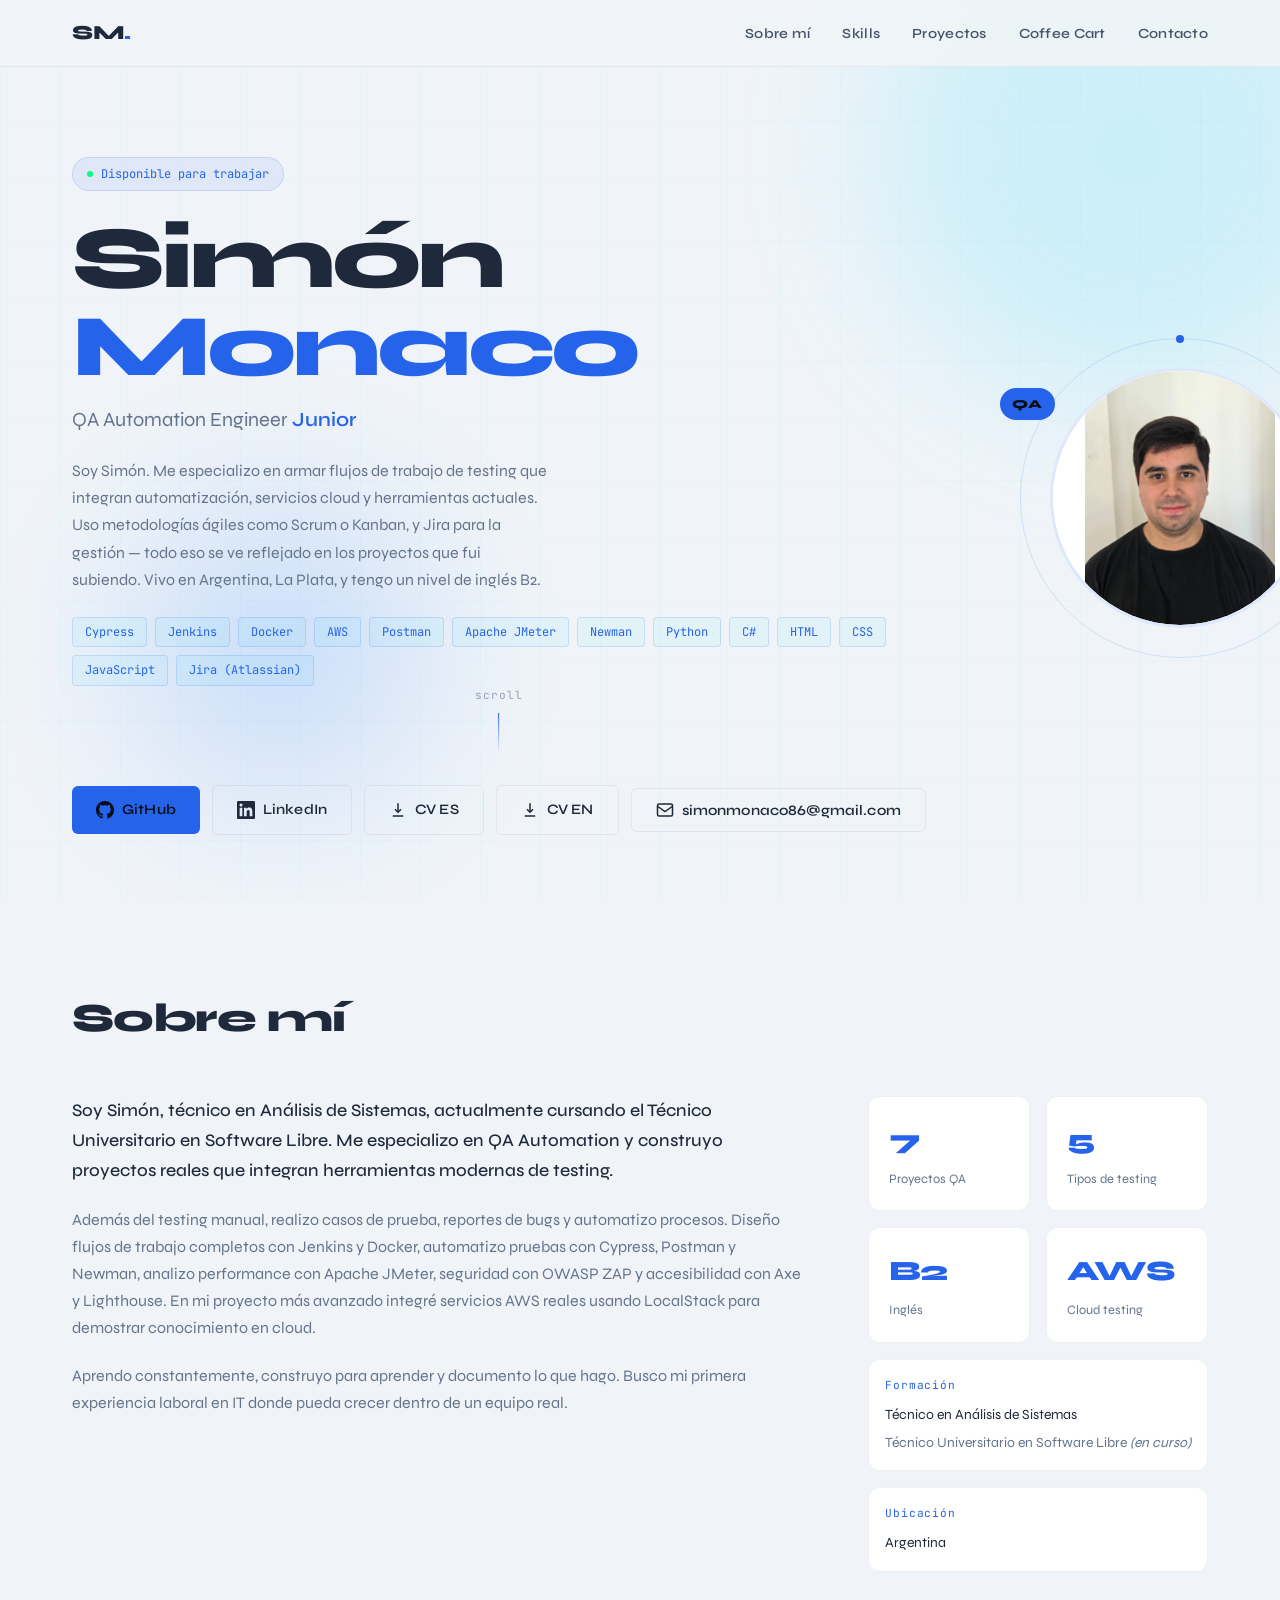
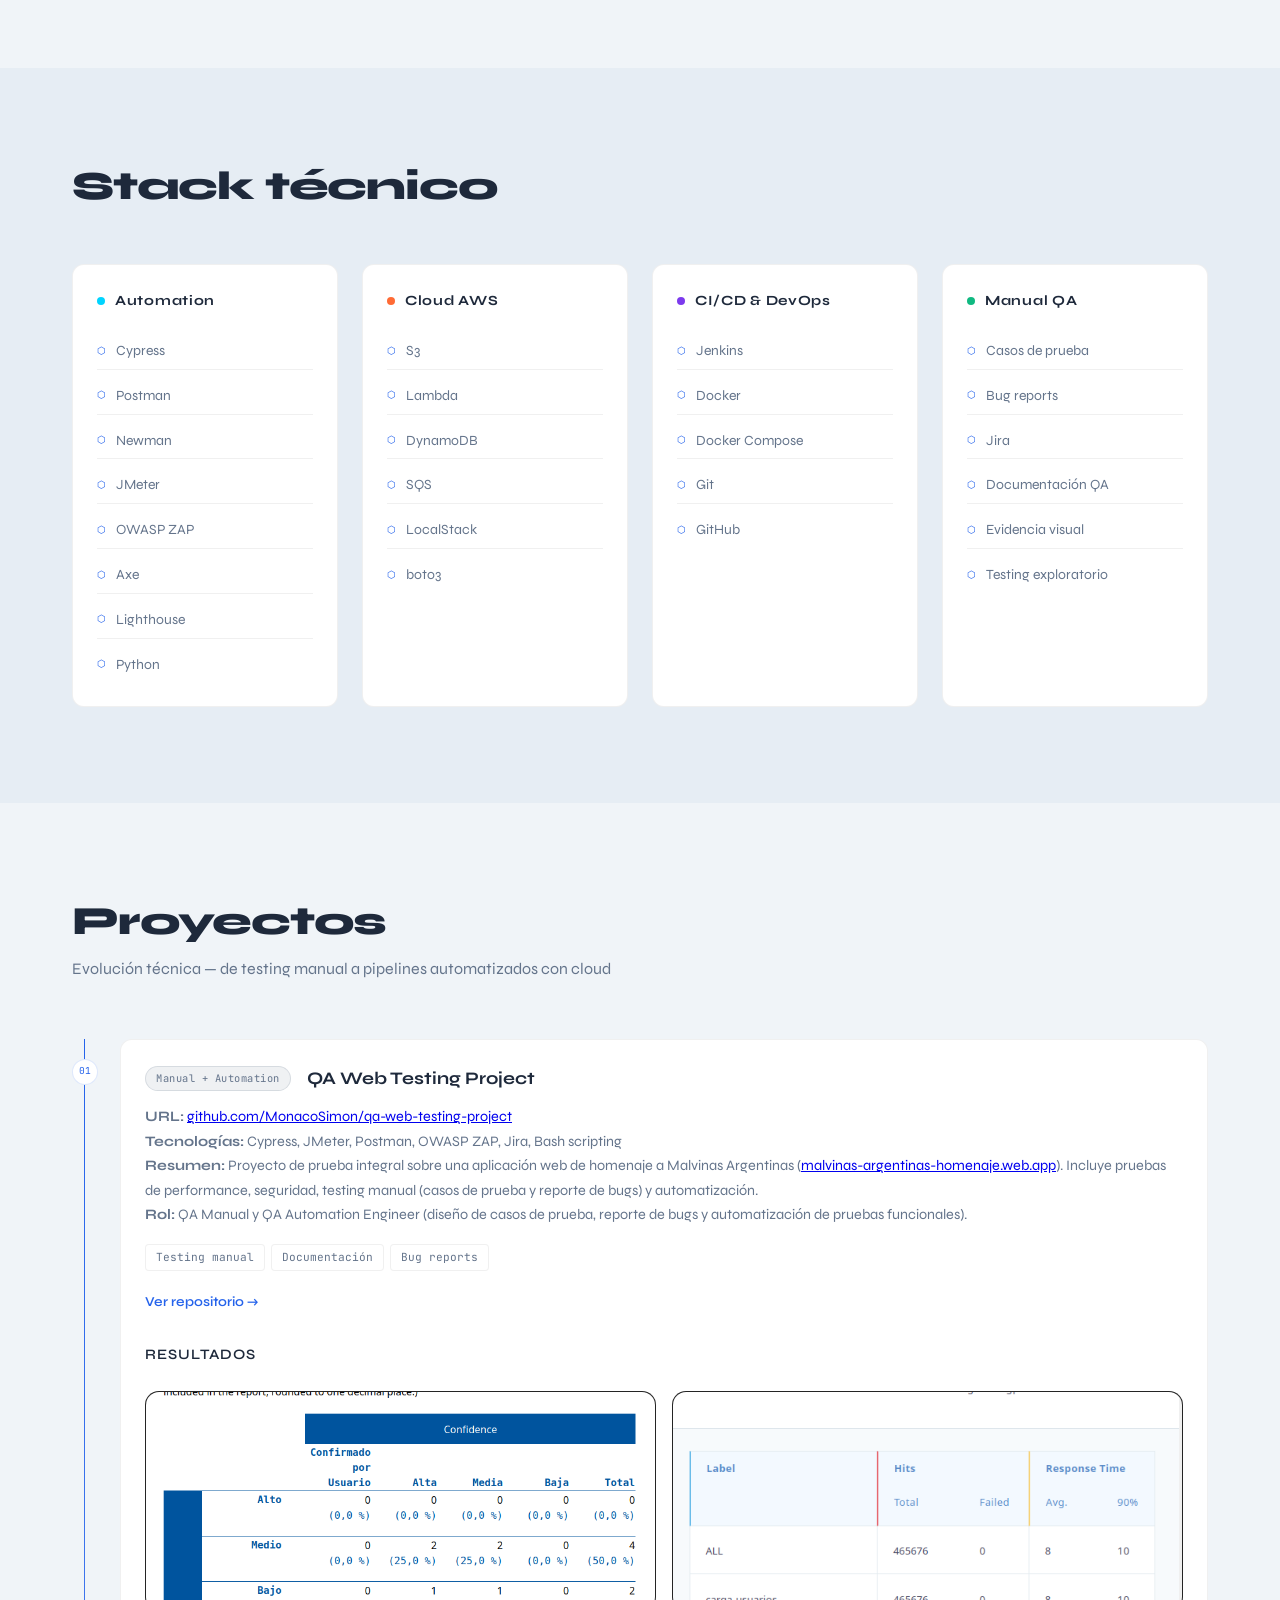
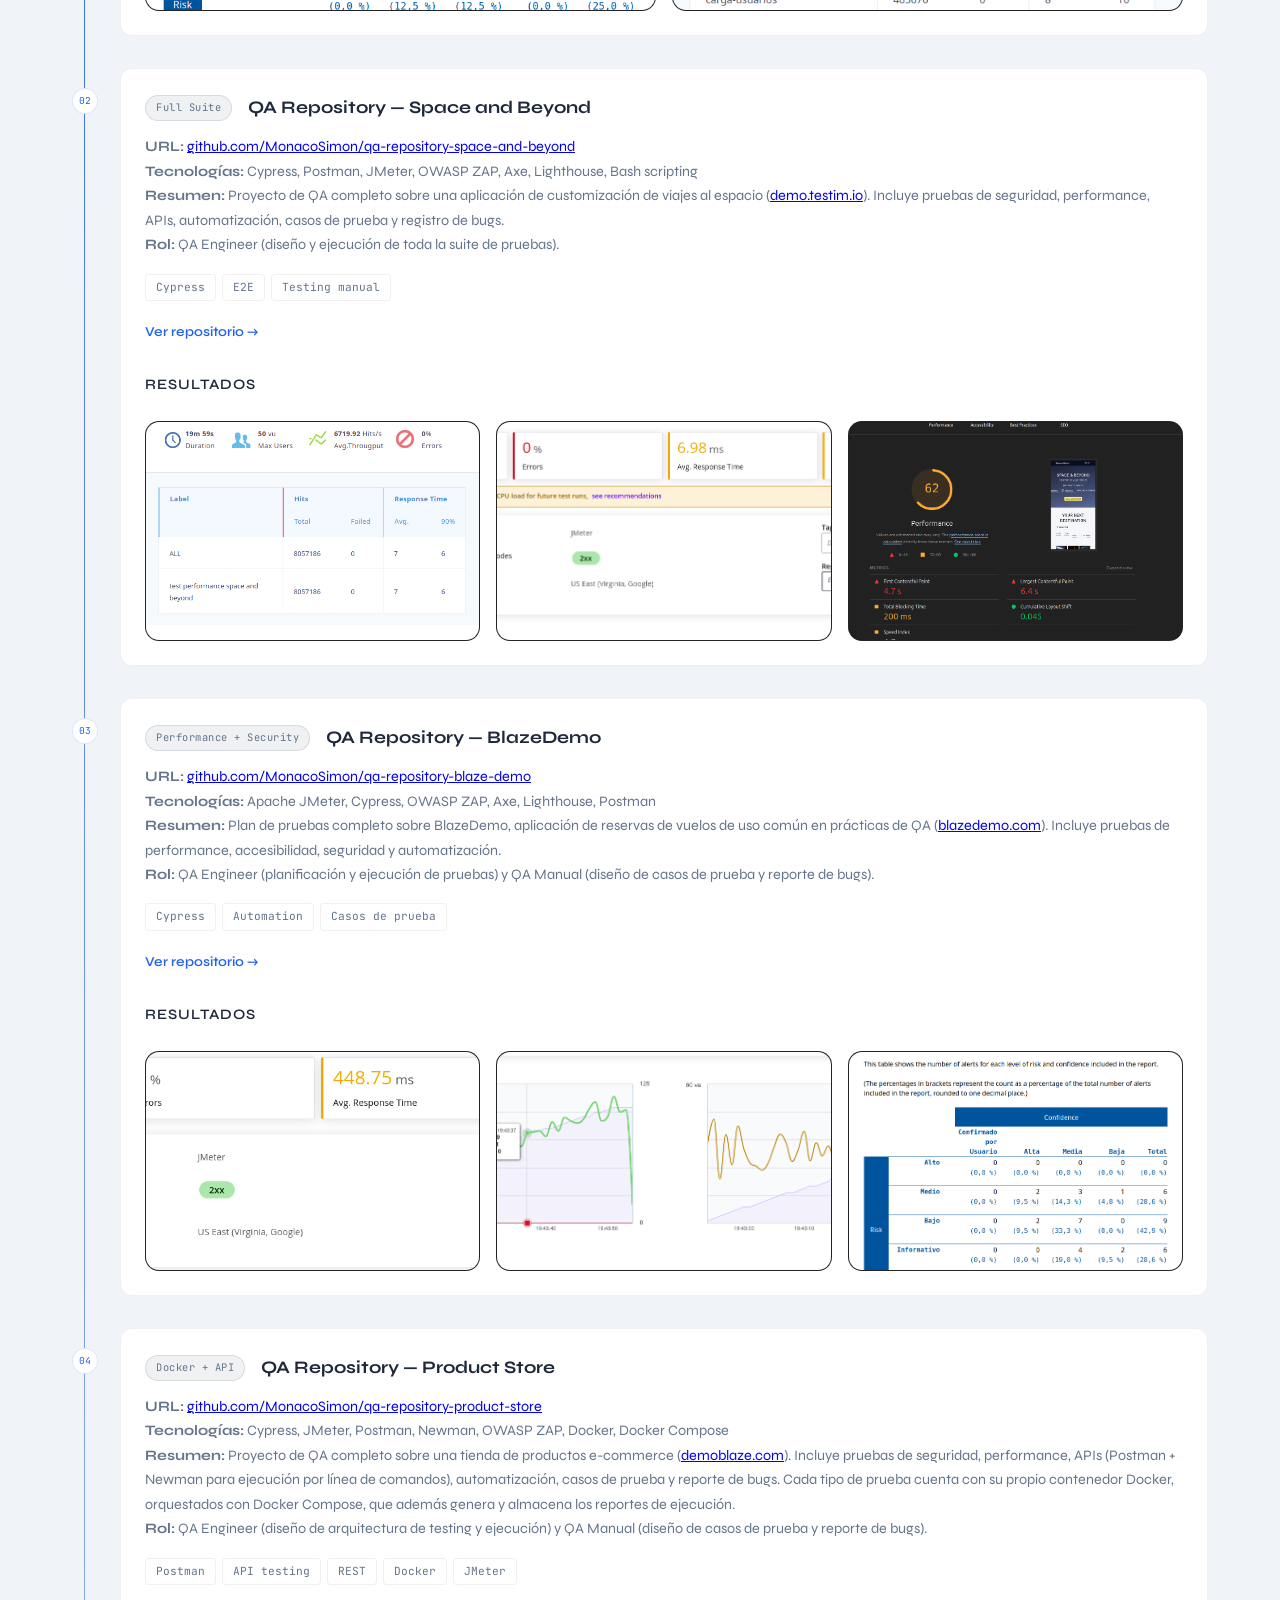
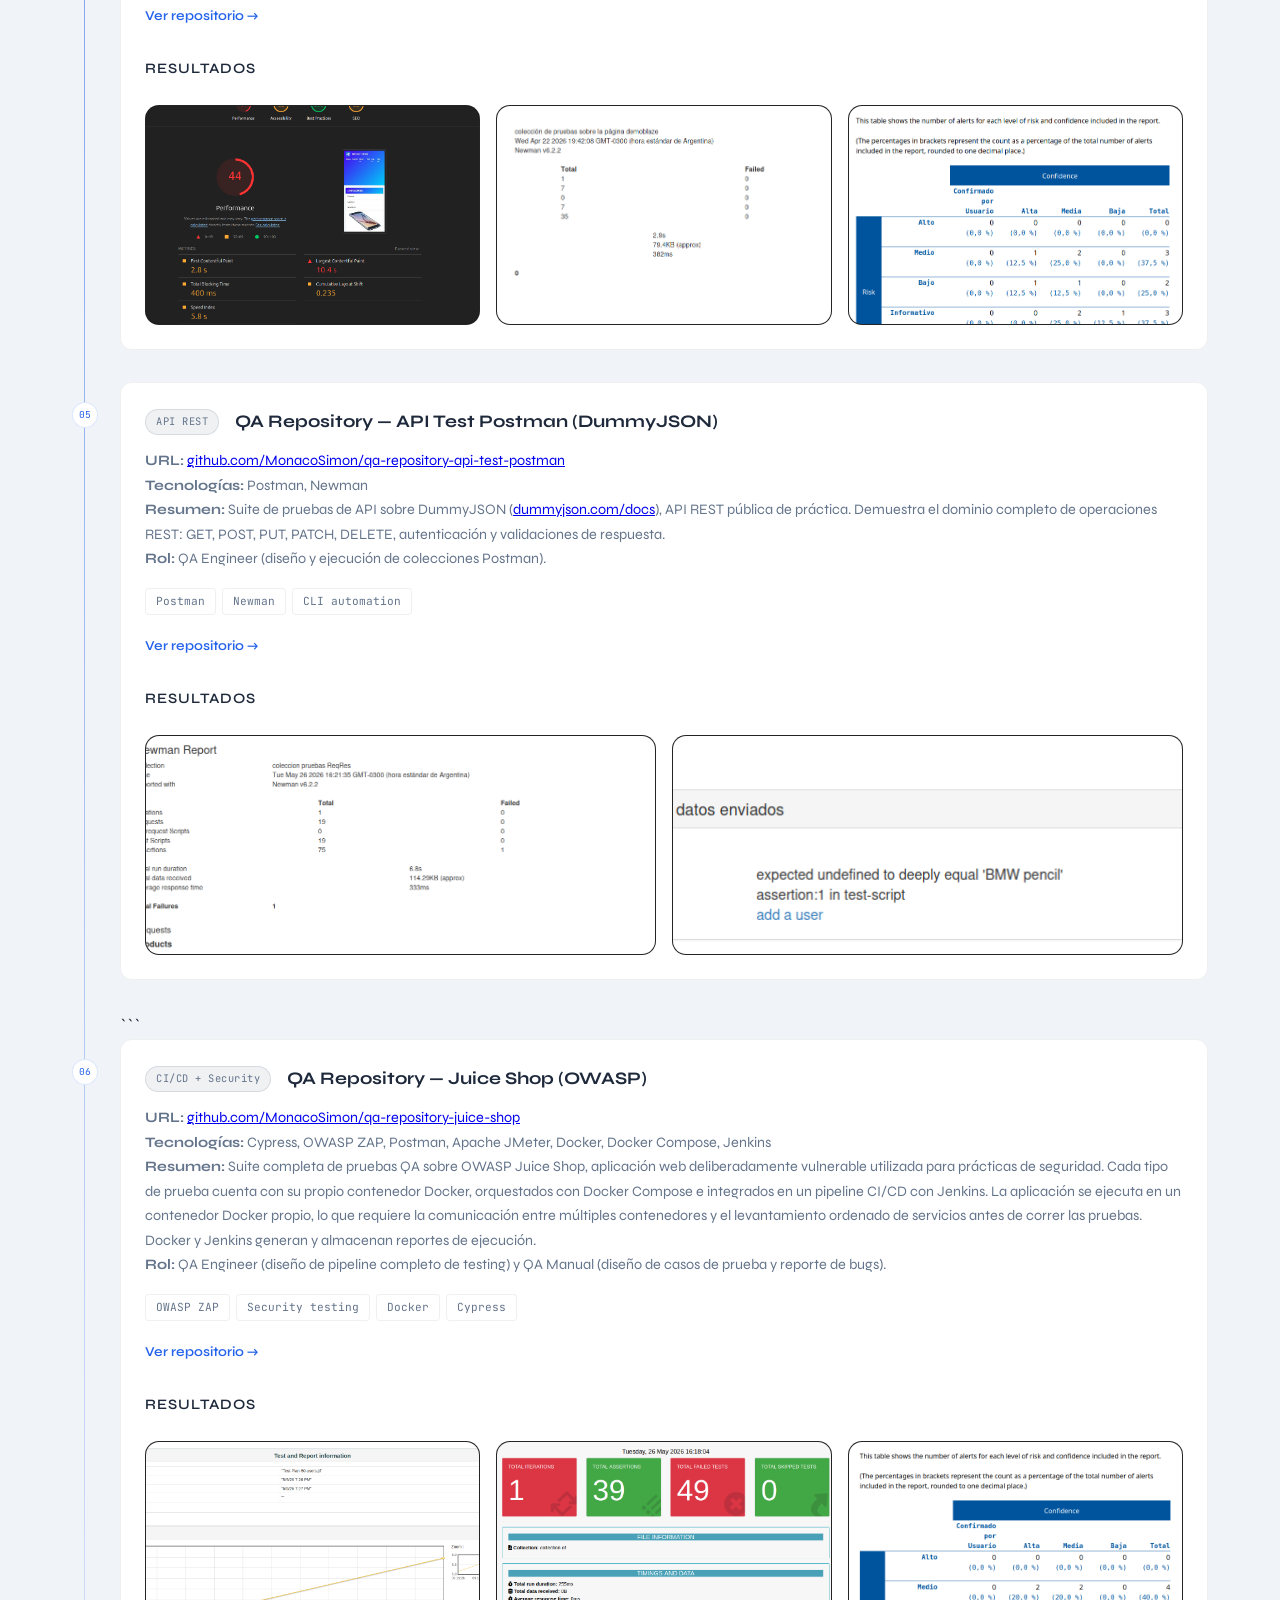
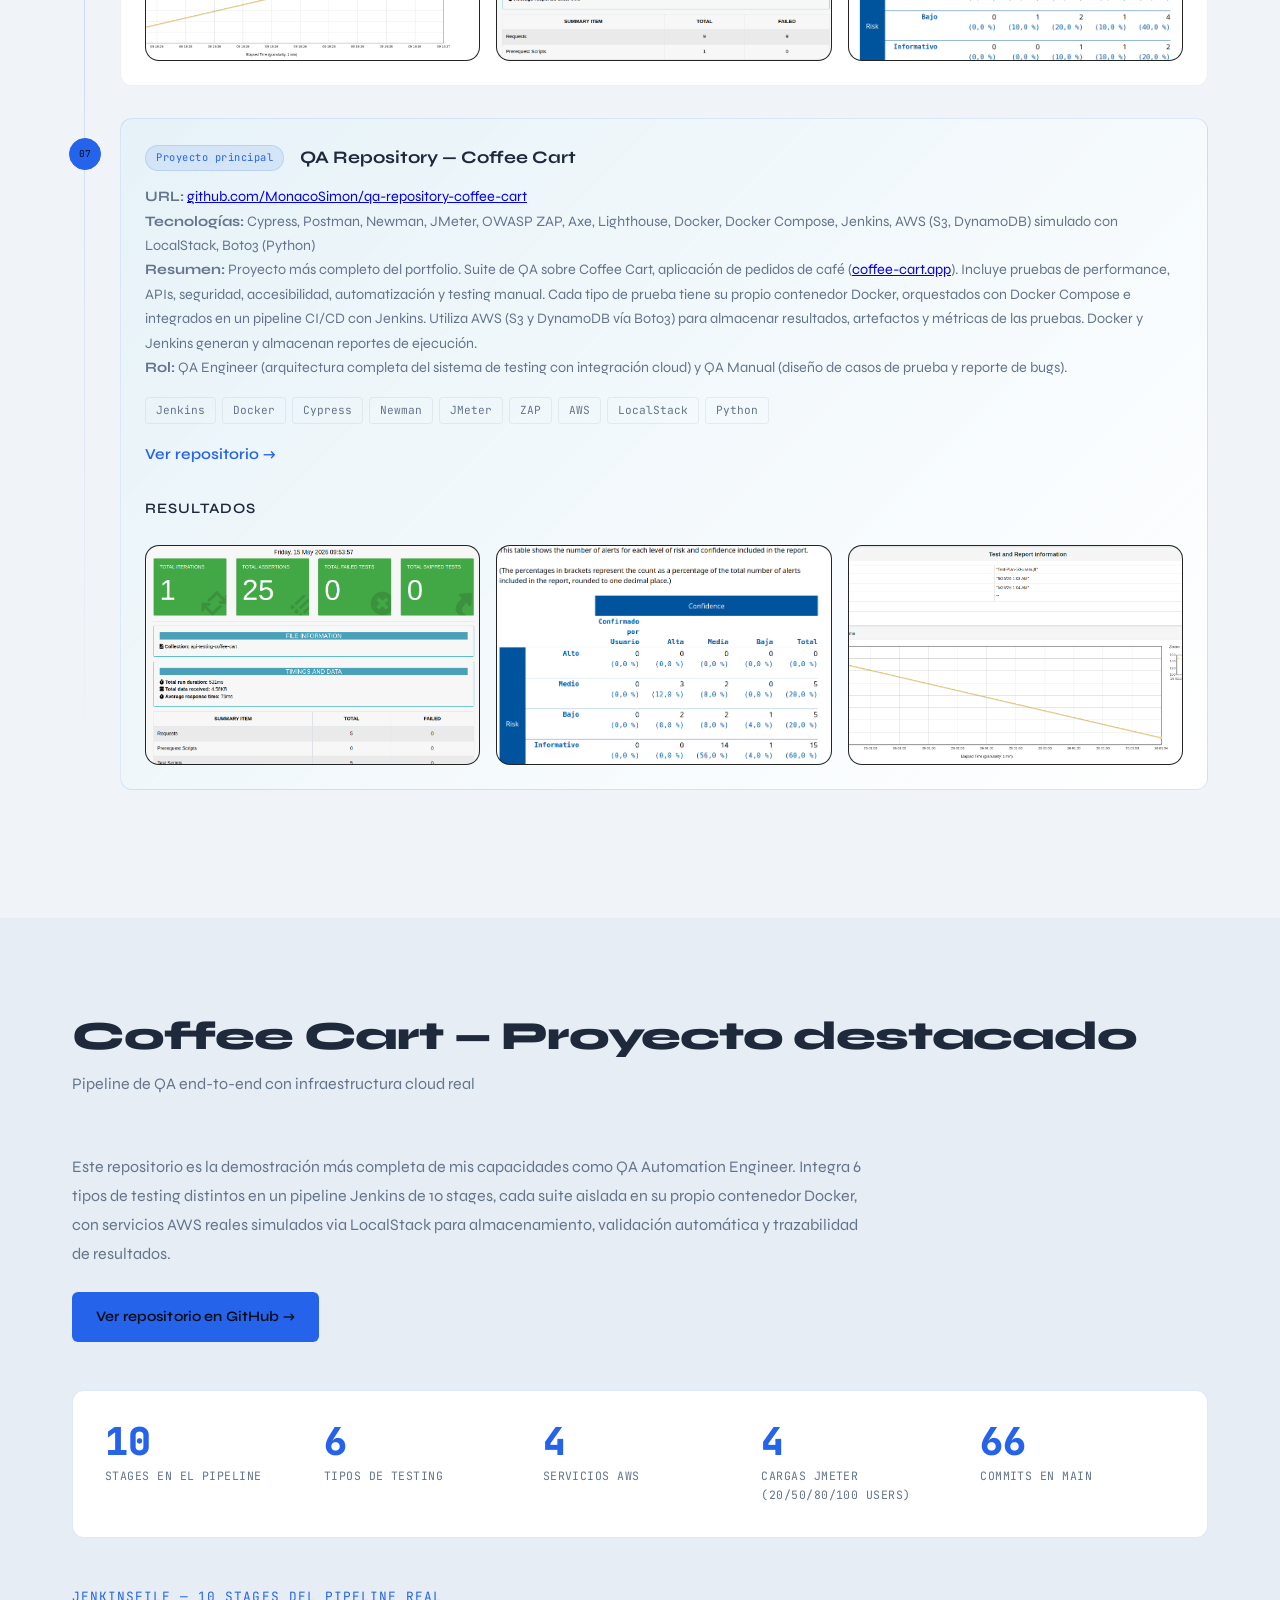
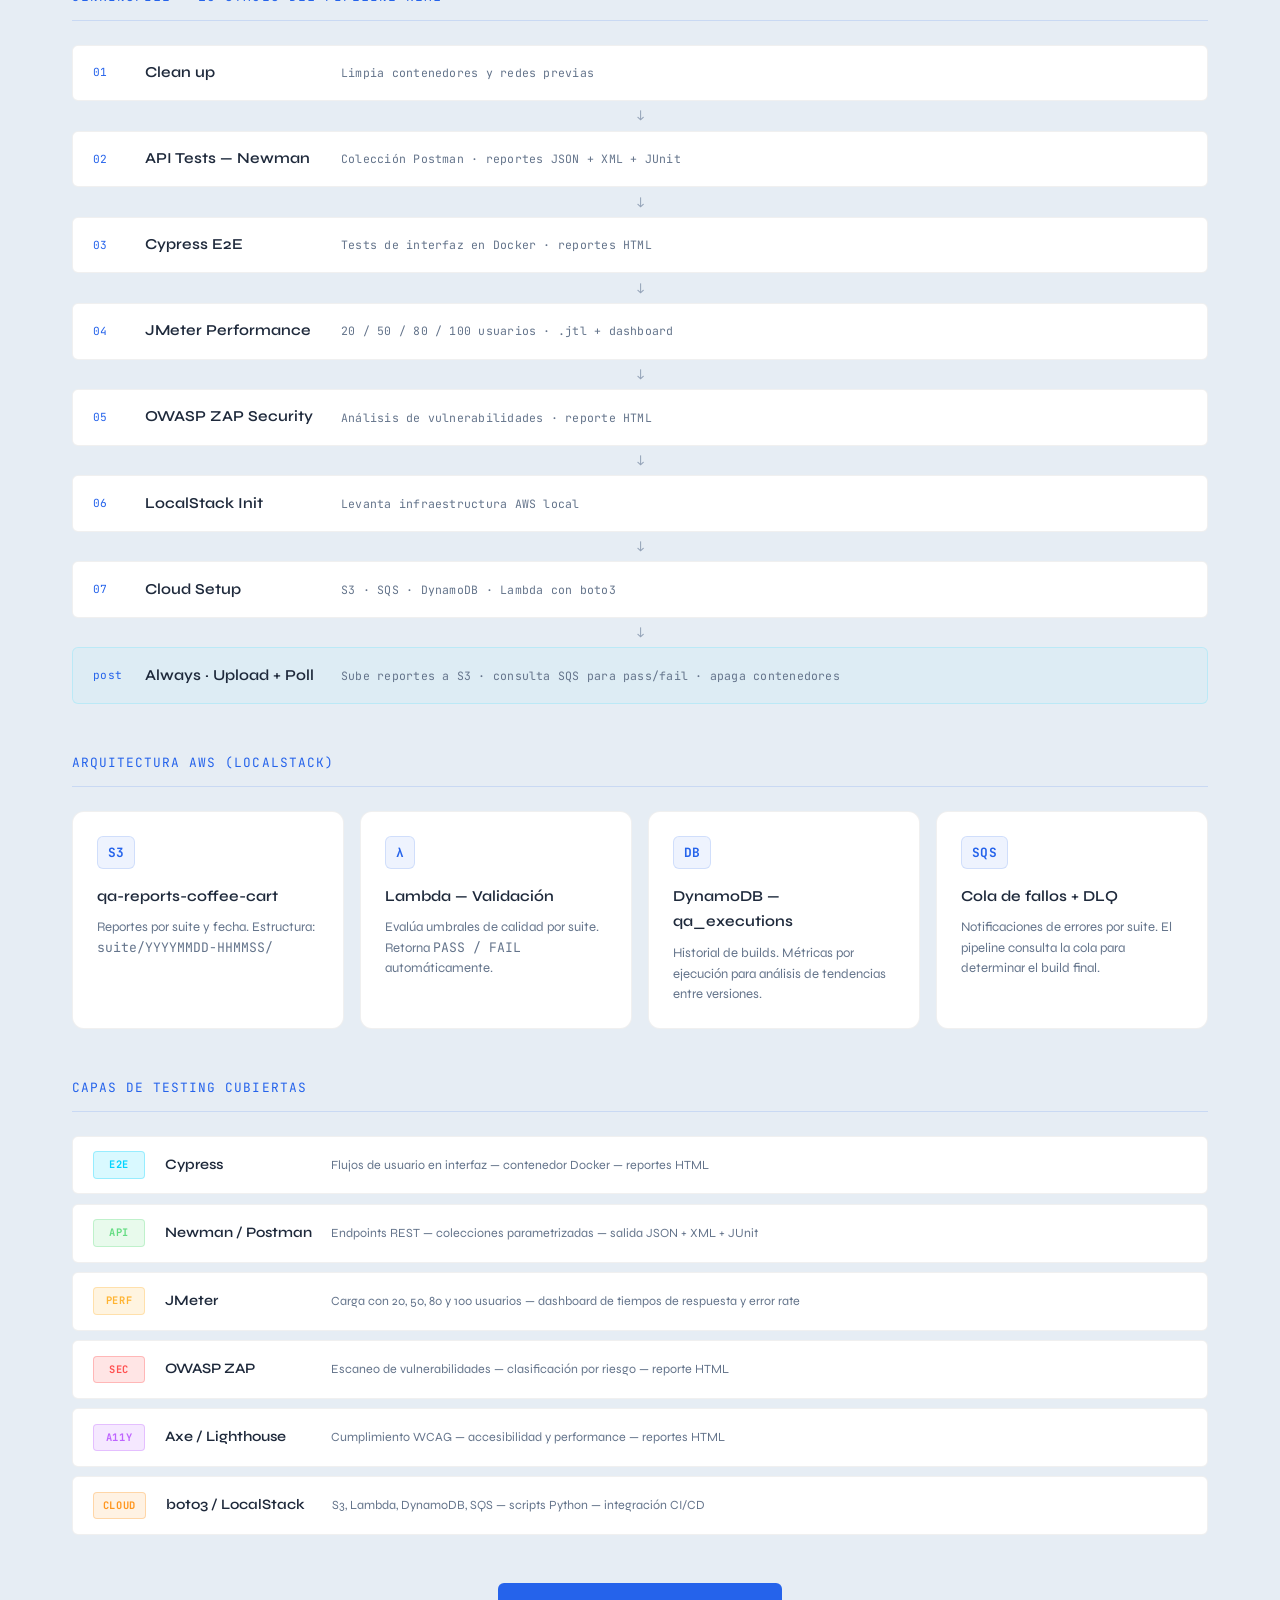
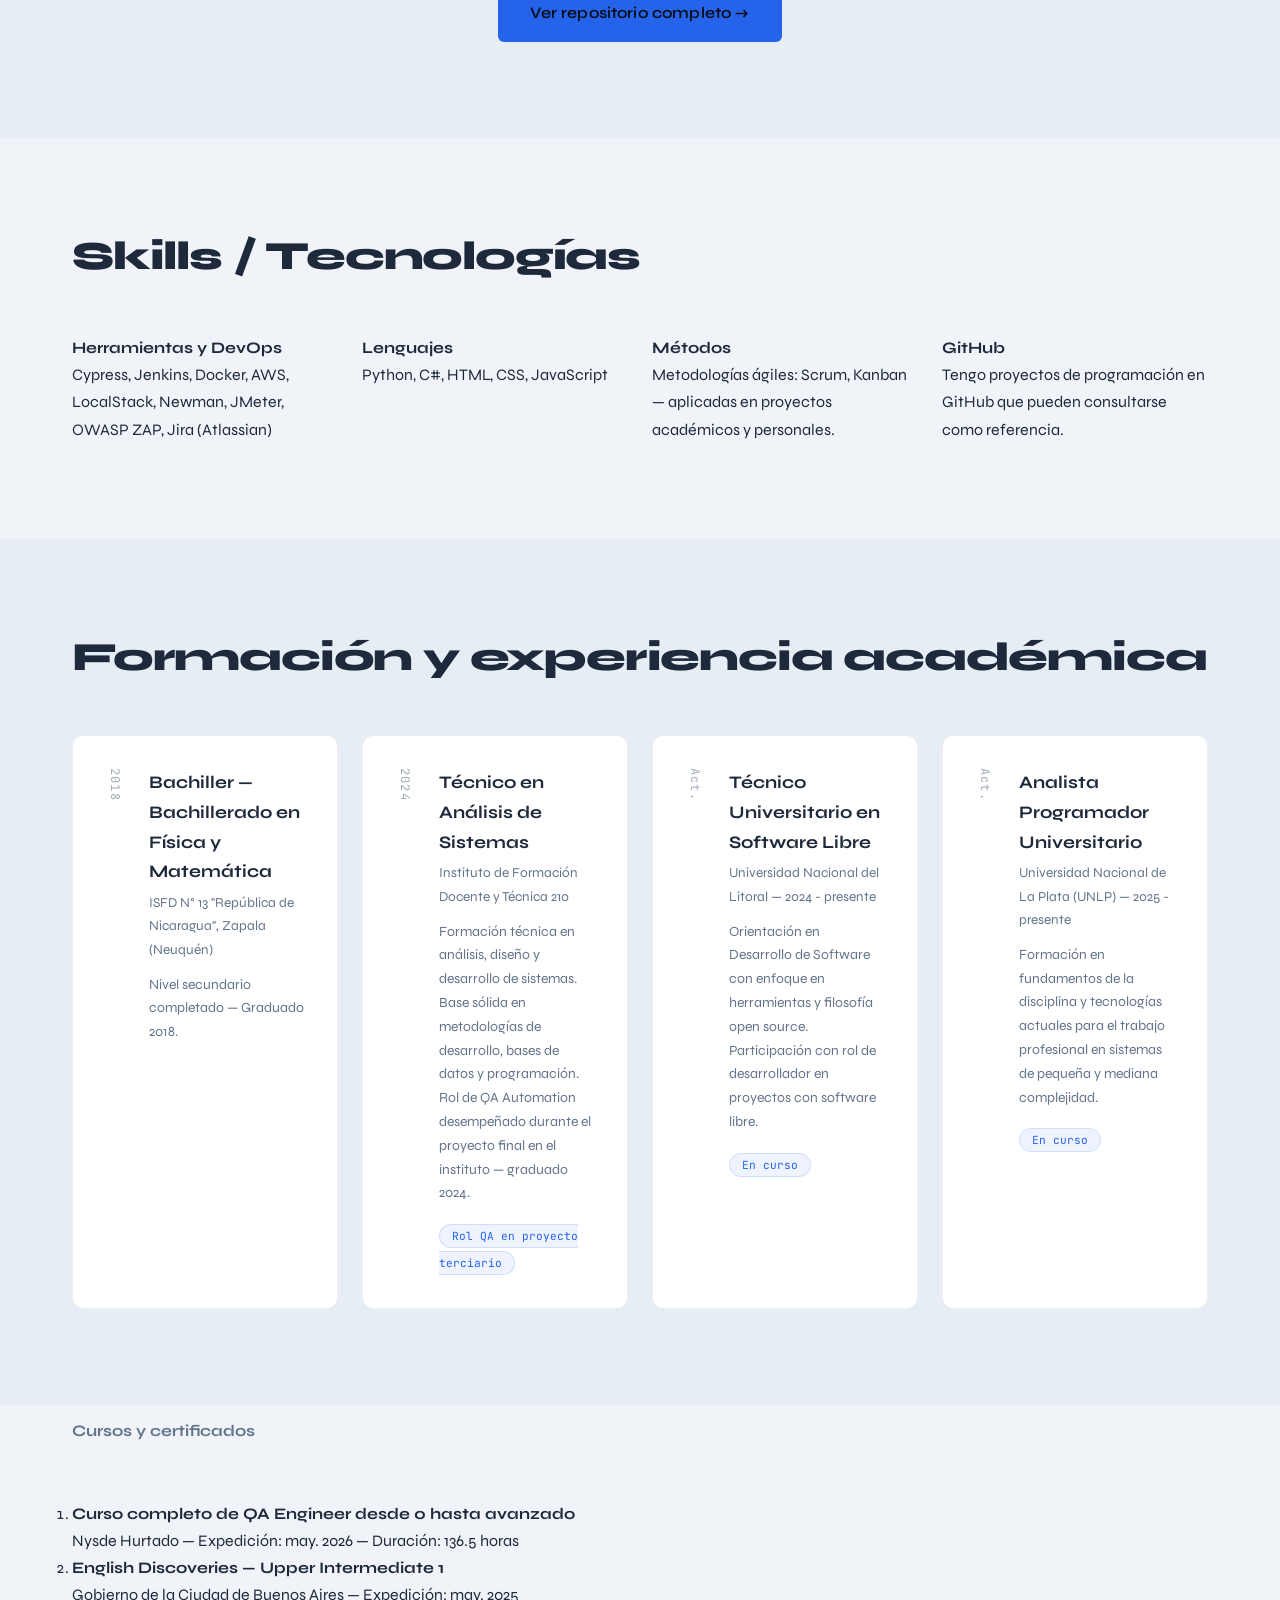
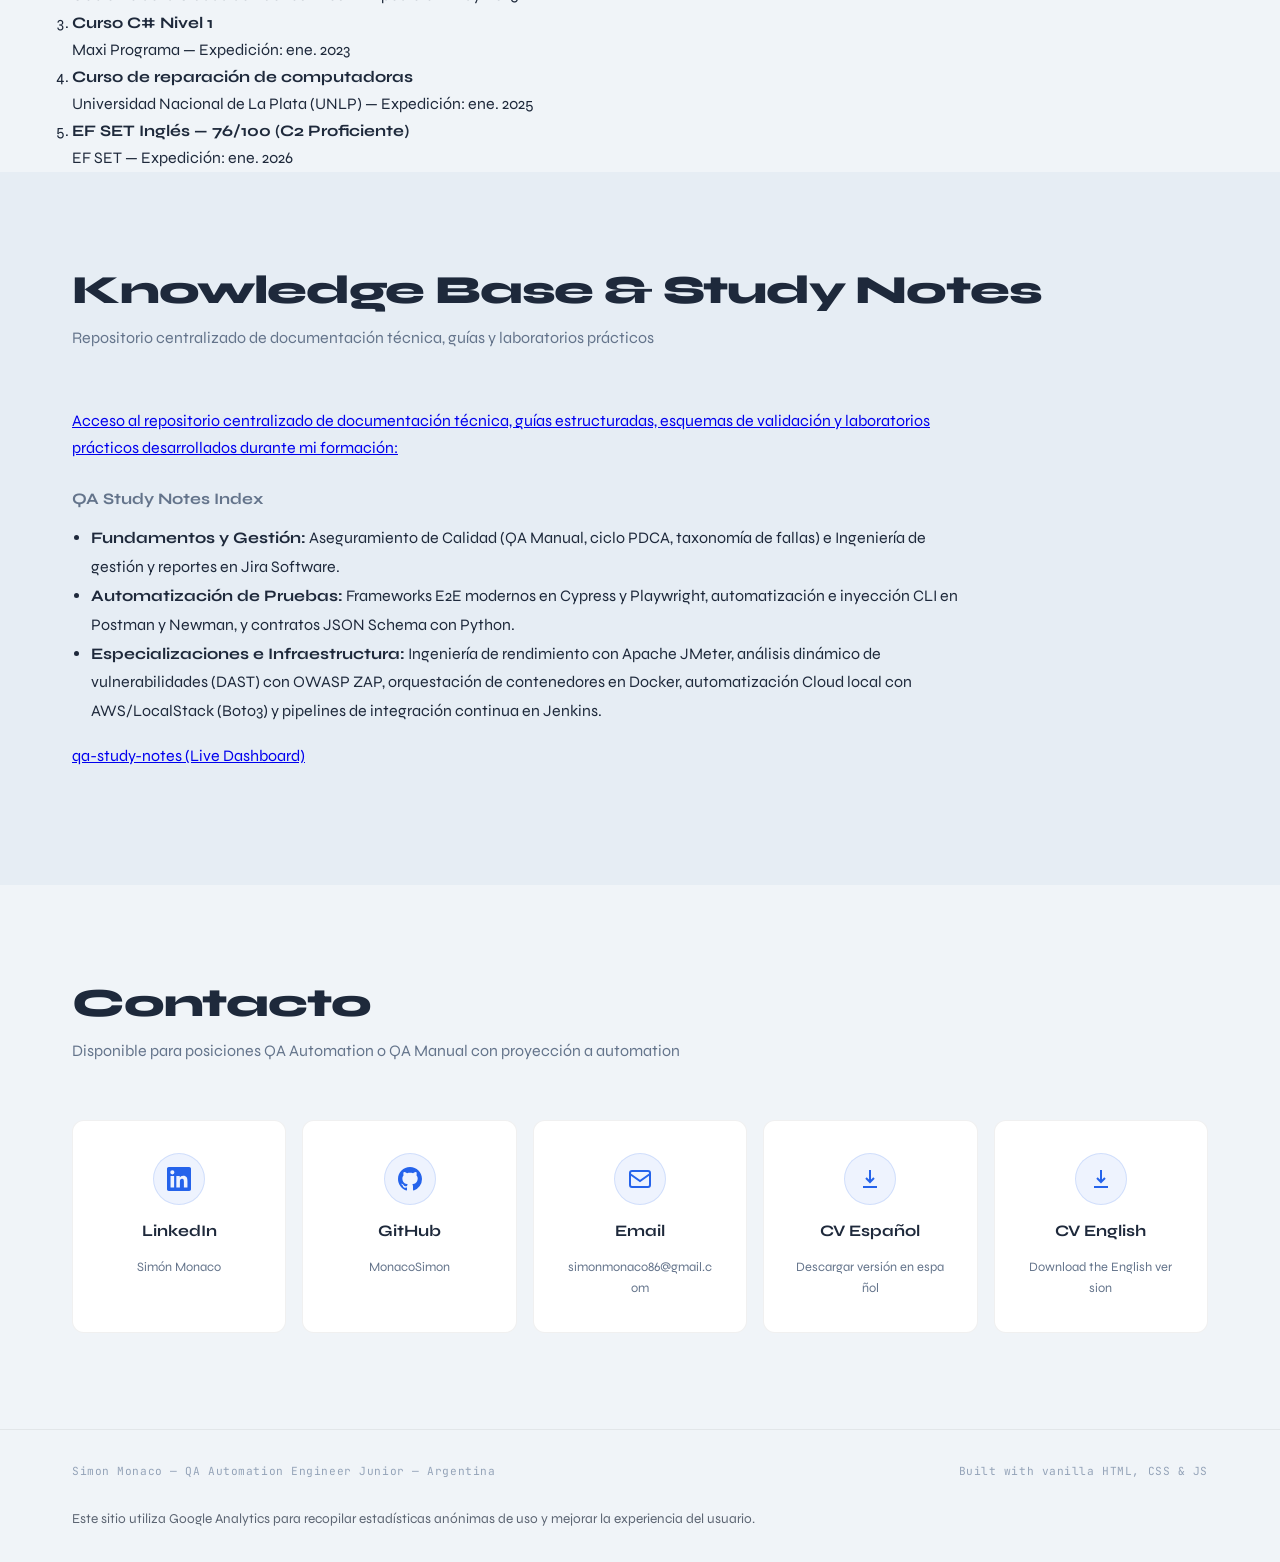
==== commit 87658ce7: "cambios anotaciones" ====
--- a/index.html
+++ b/index.html
@@ -946,7 +946,7 @@
         <h2 class="section-title">Knowledge Base &amp; Study Notes</h2>
         <p class="section-sub">Repositorio centralizado de documentación técnica, guías y laboratorios prácticos</p>
       </div>
-      <div class="about-text" style="max-width: 900px; margin: 0 auto;">
+      <div class="about-text" style="max-width: 900px; margin: 0; text-align: left;">
         <p>
           <a href="https://github.com/MonacoSimon#knowledge-base--study-notes" target="_blank"
             rel="noopener noreferrer">Acceso al repositorio centralizado de documentación técnica, guías estructuradas,
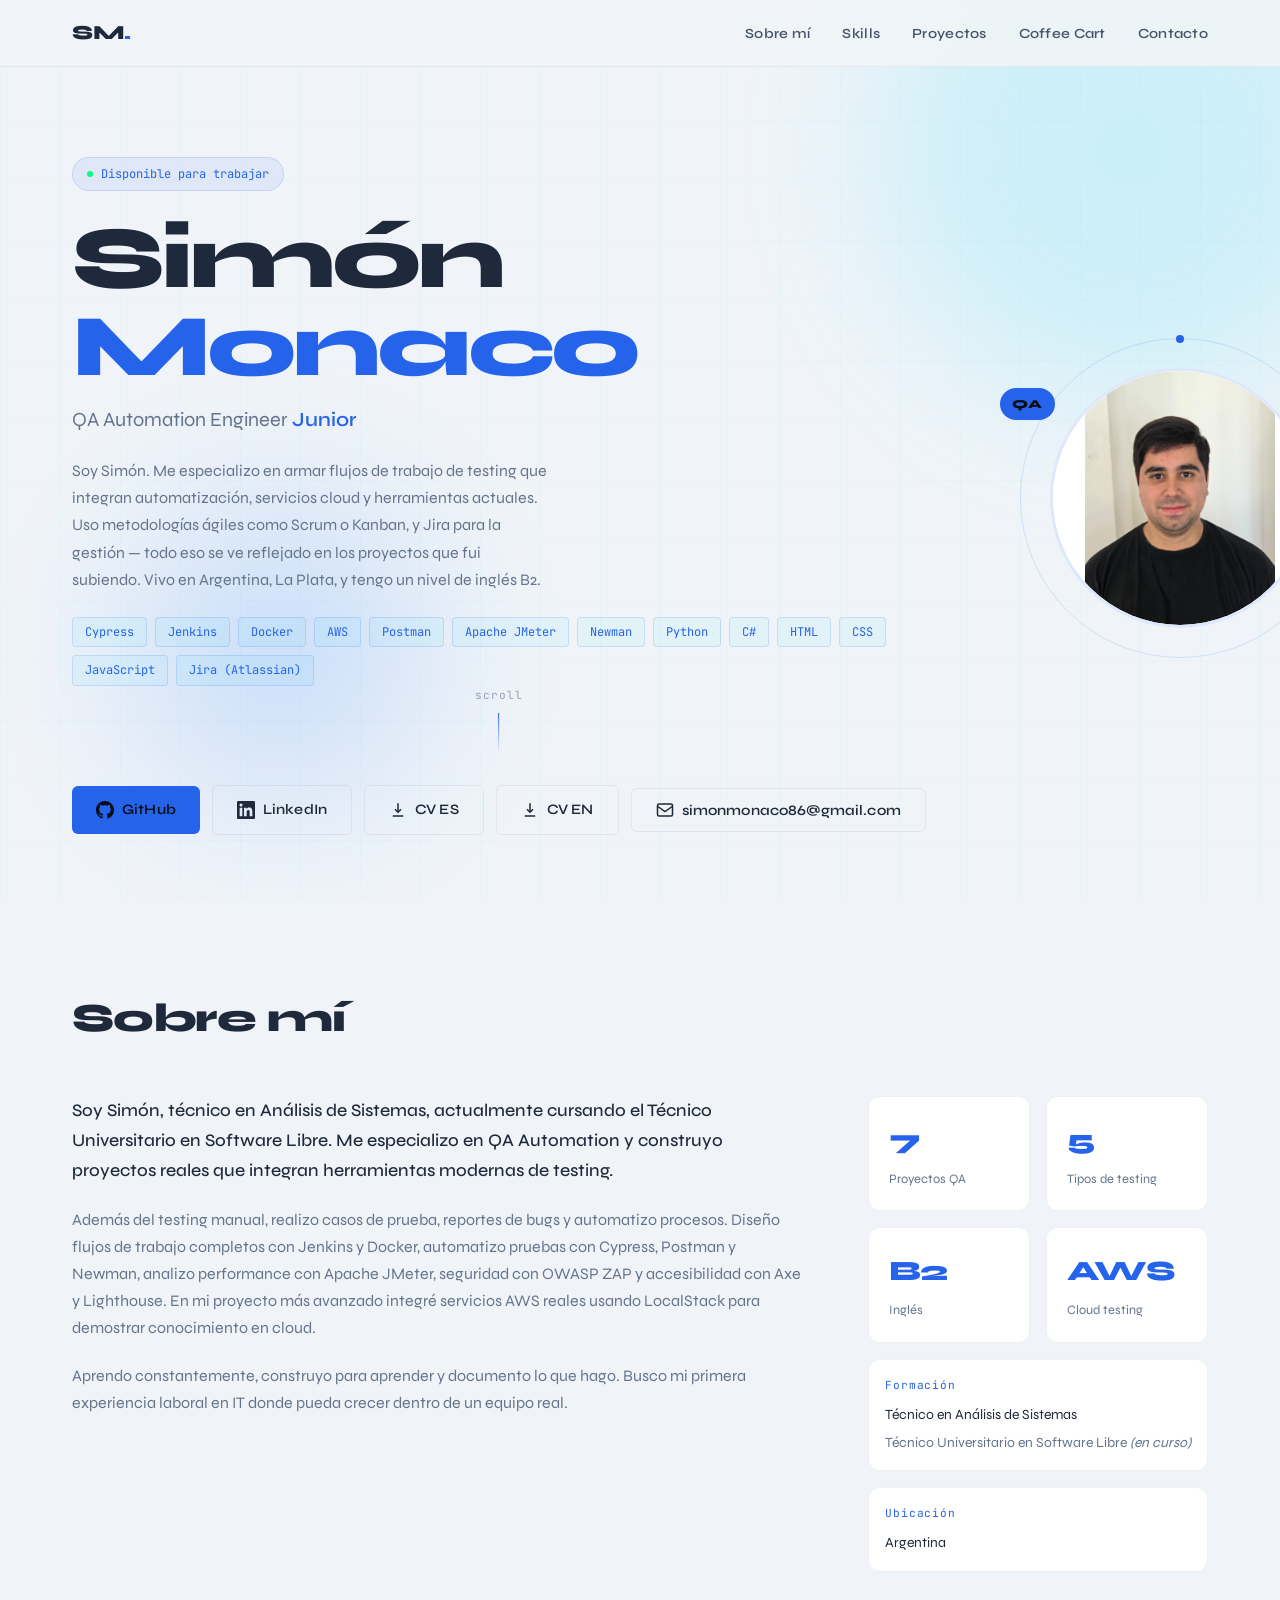
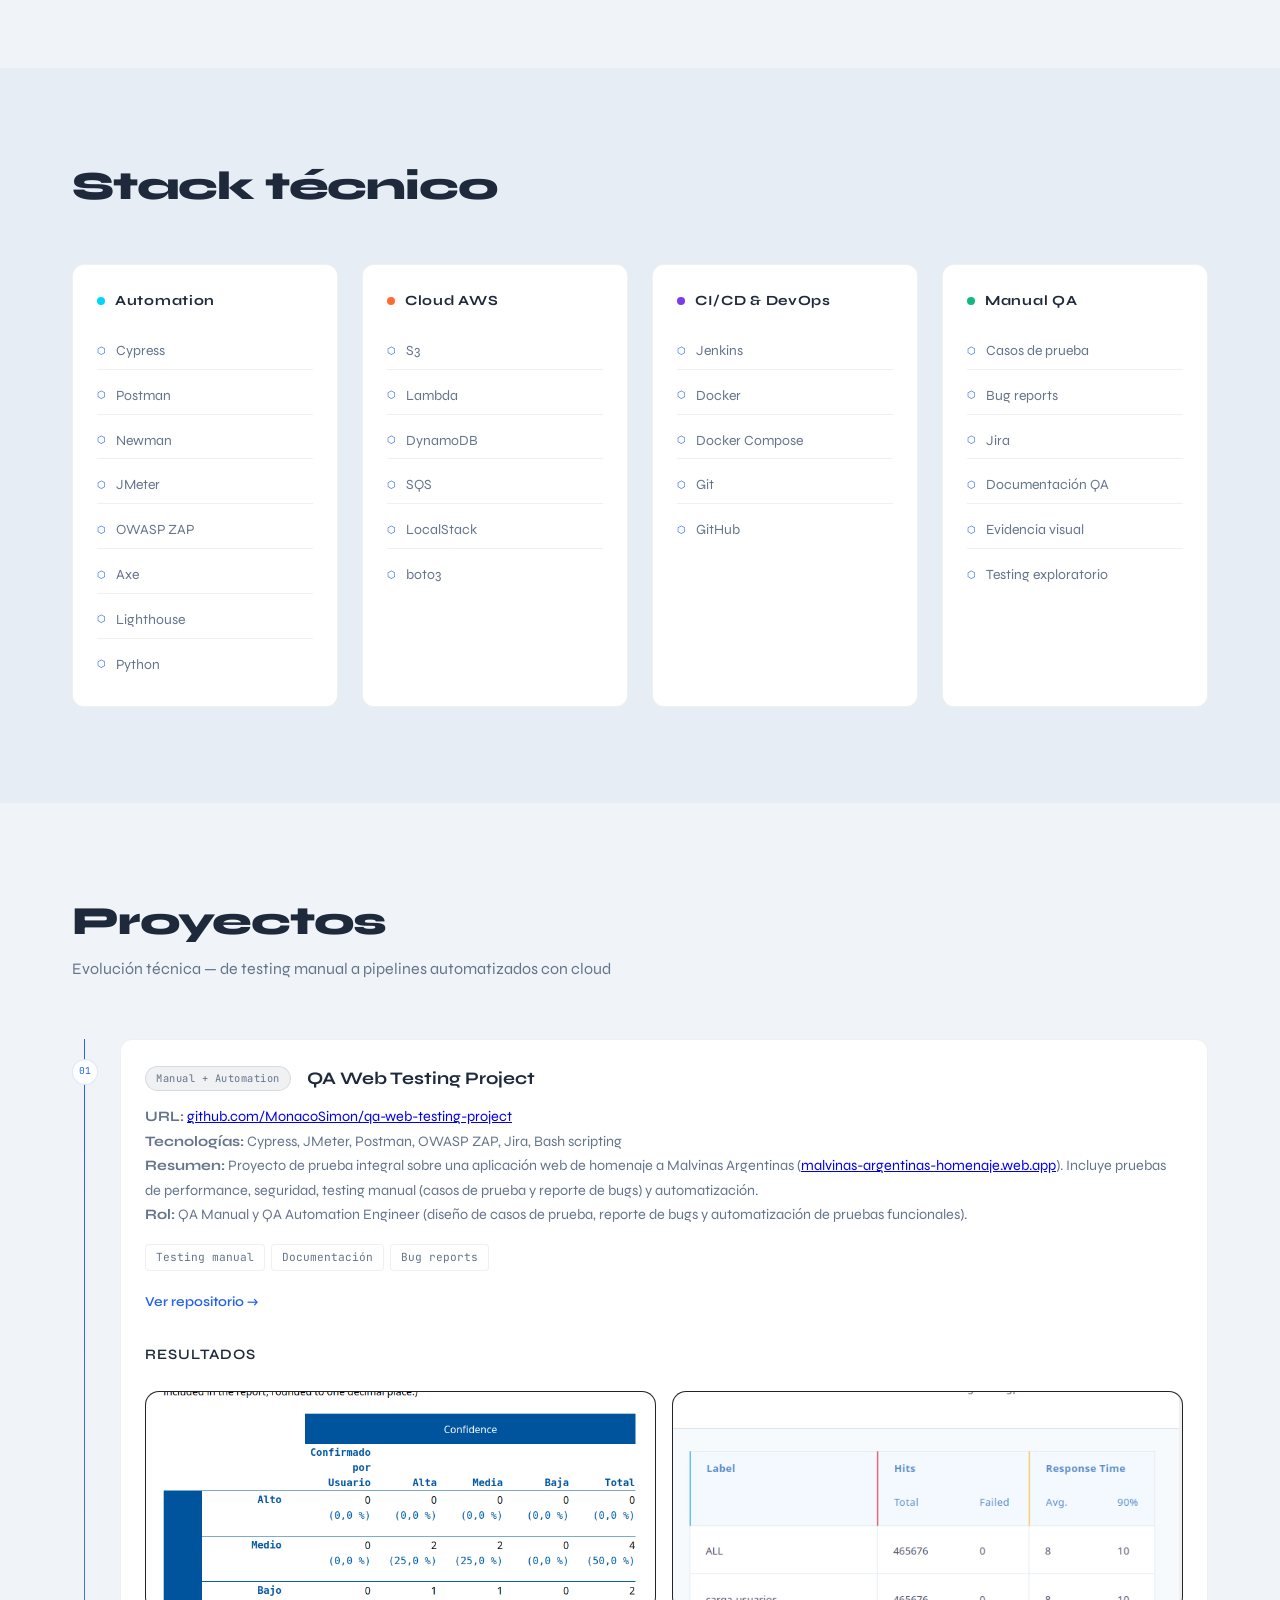
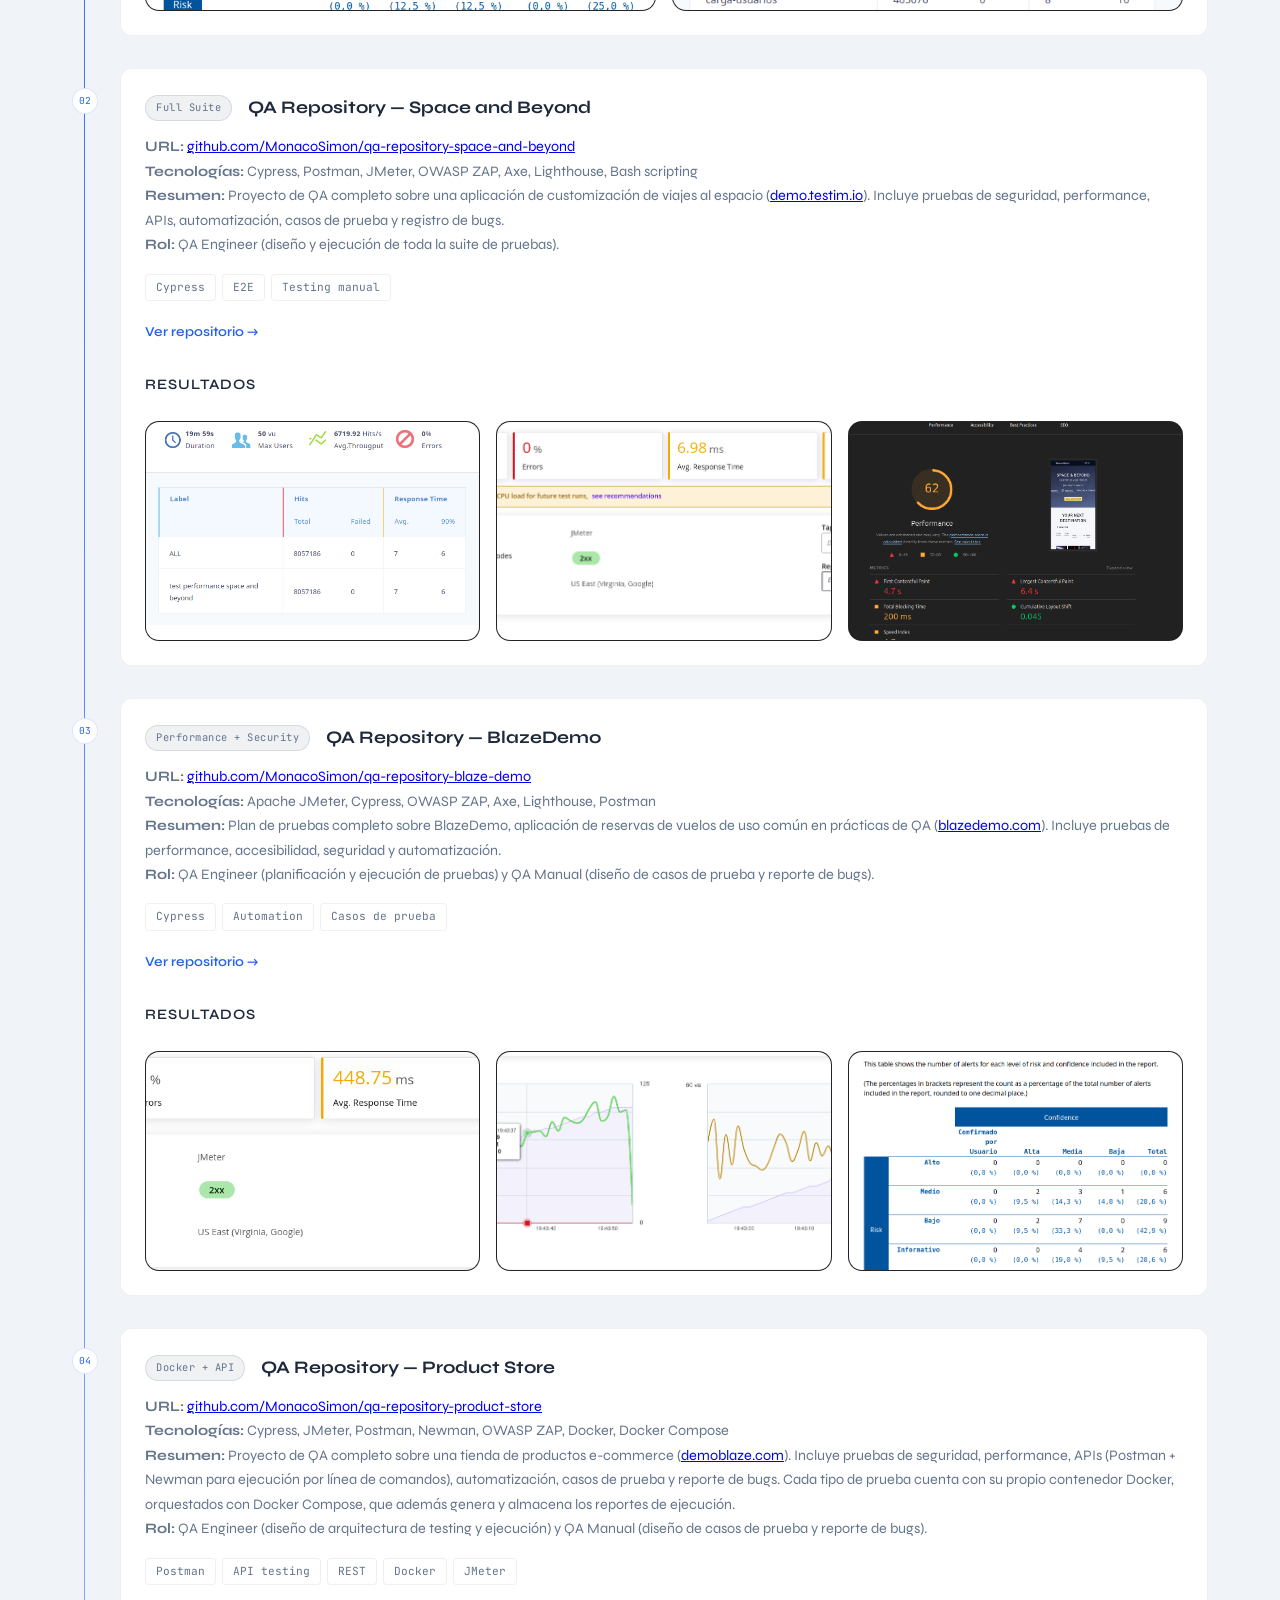
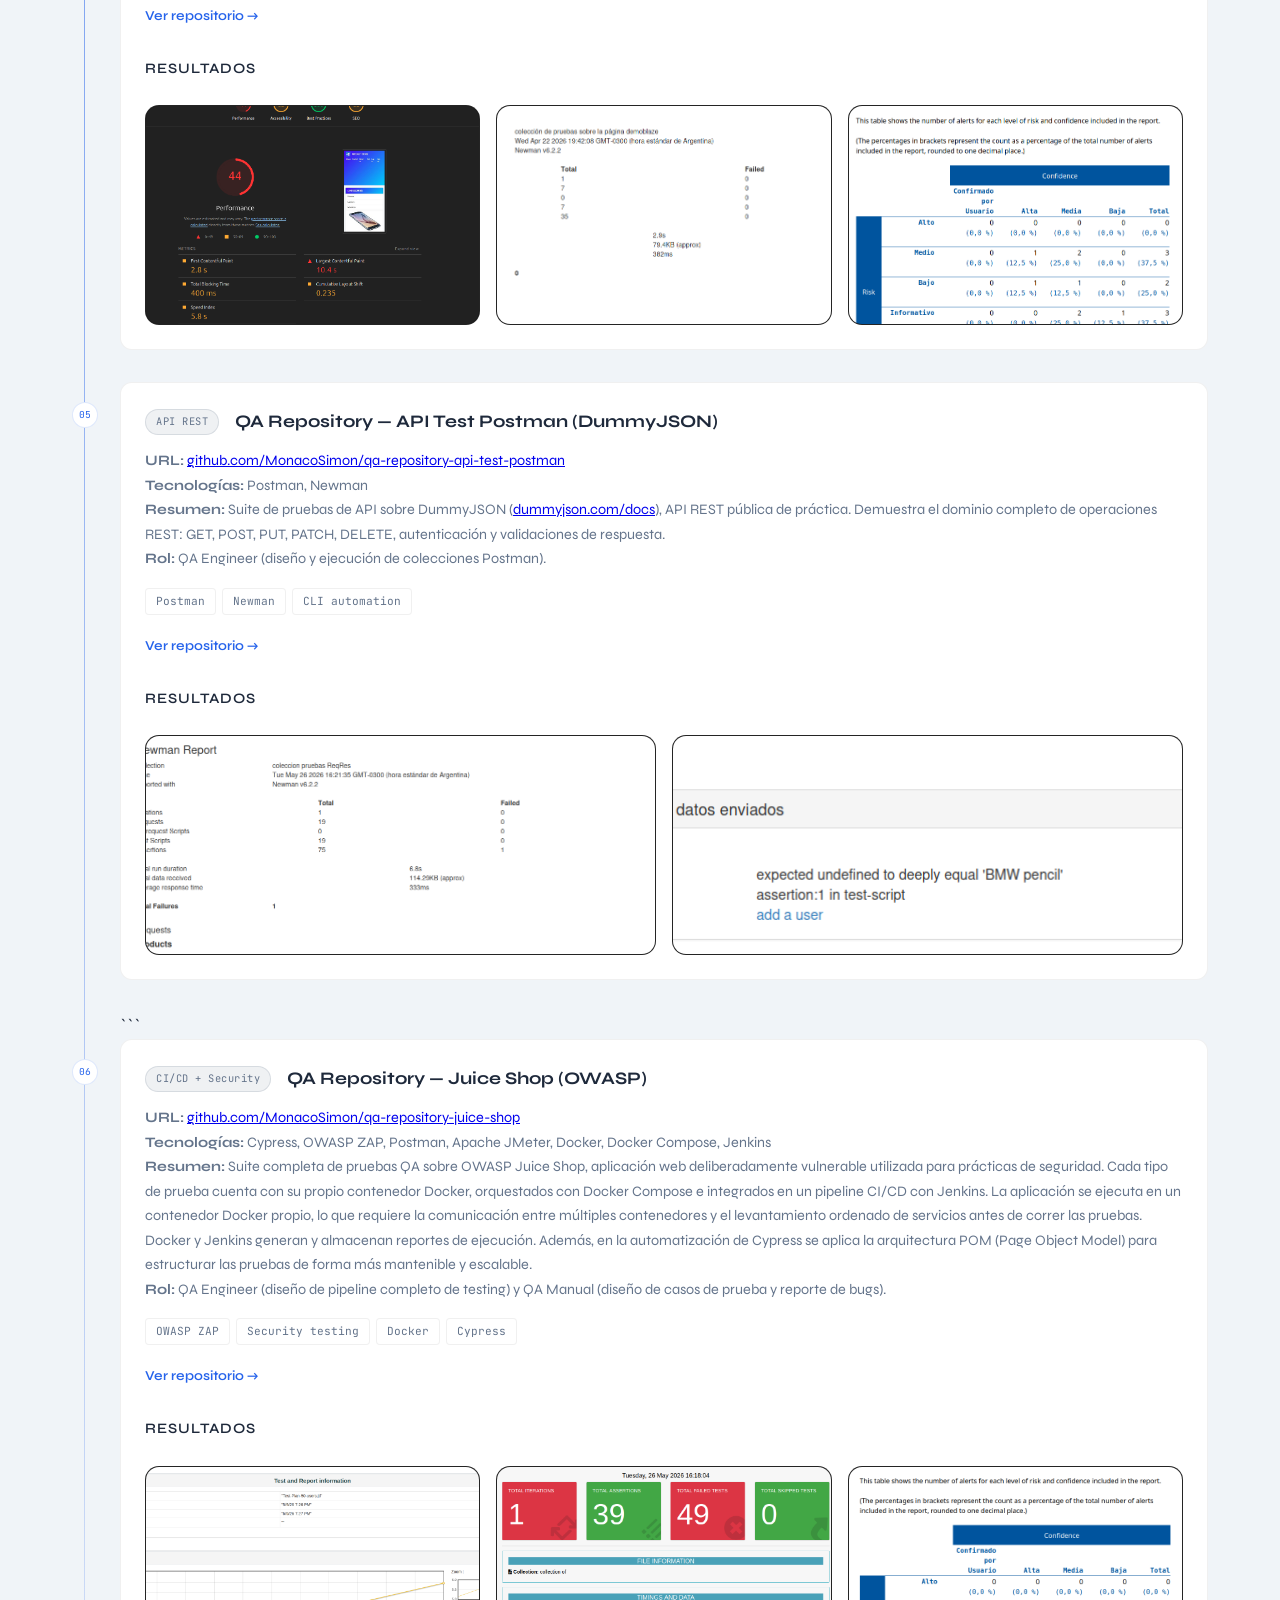
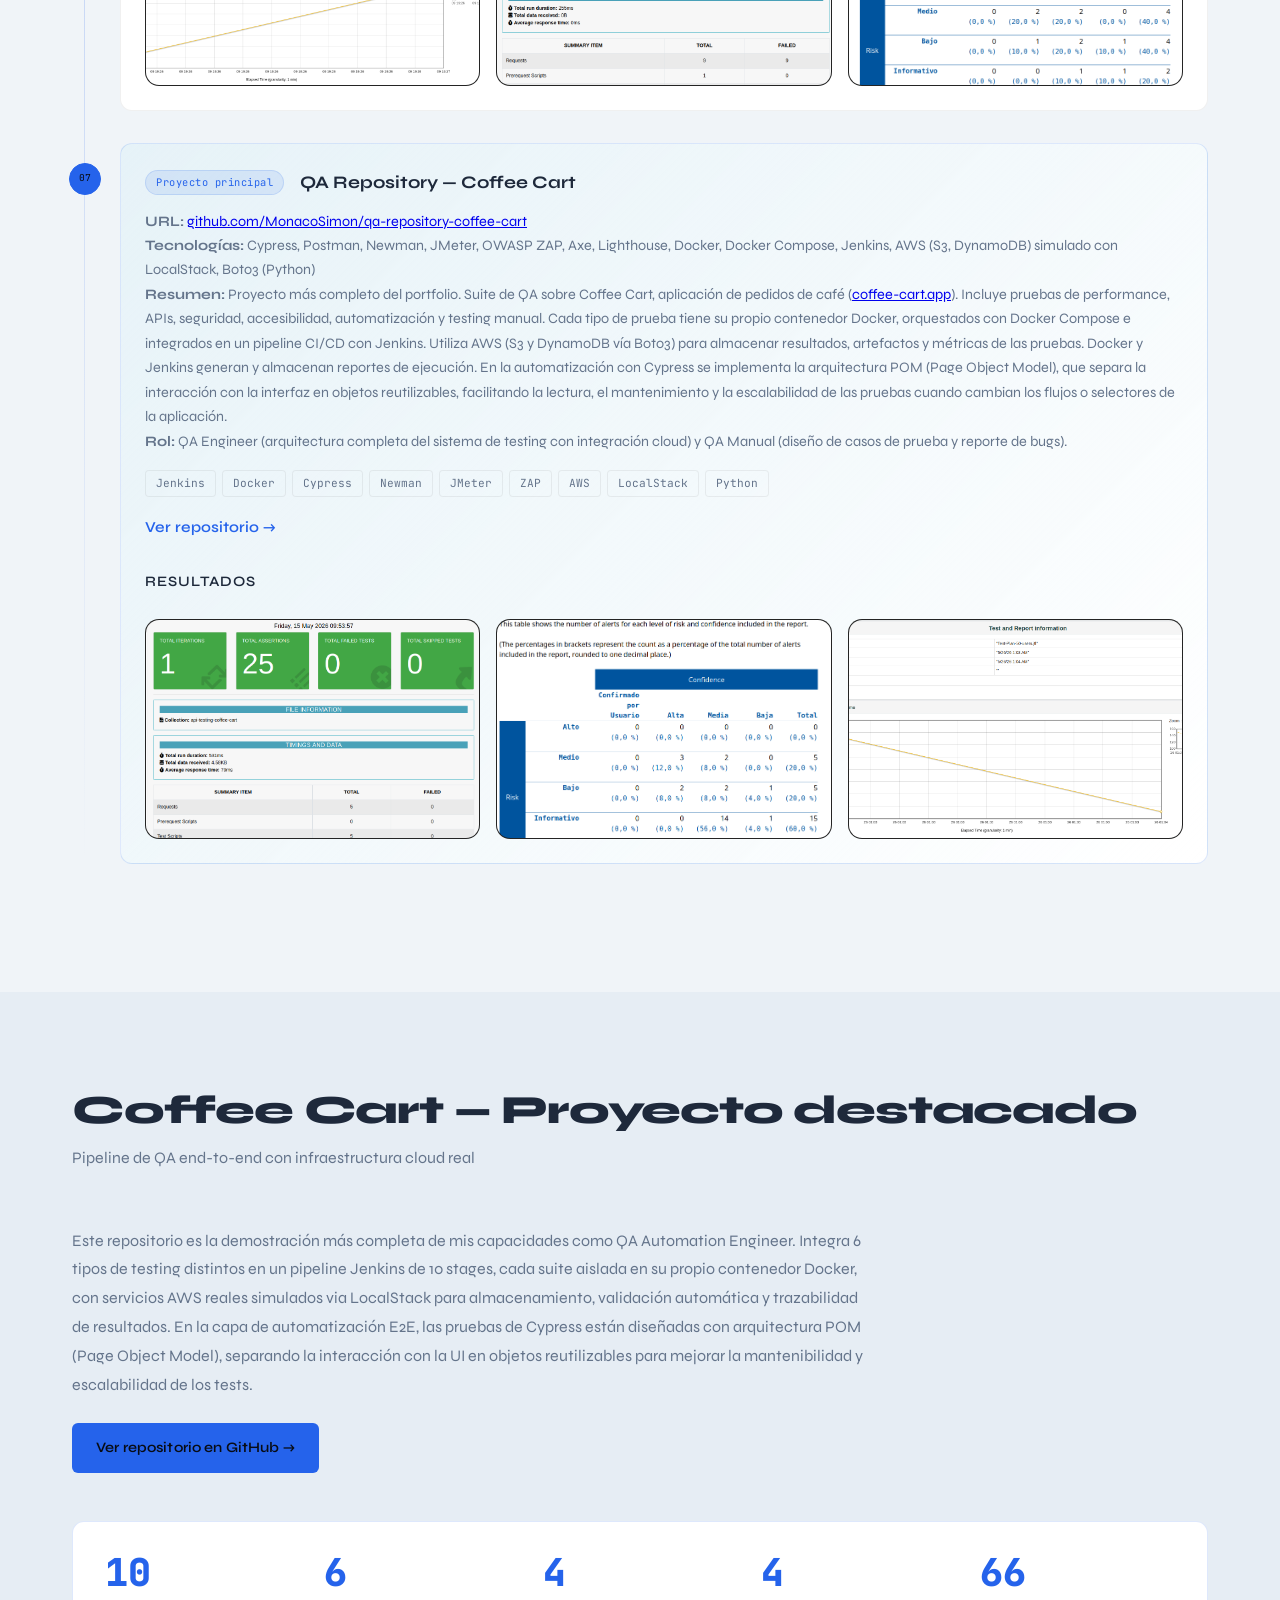
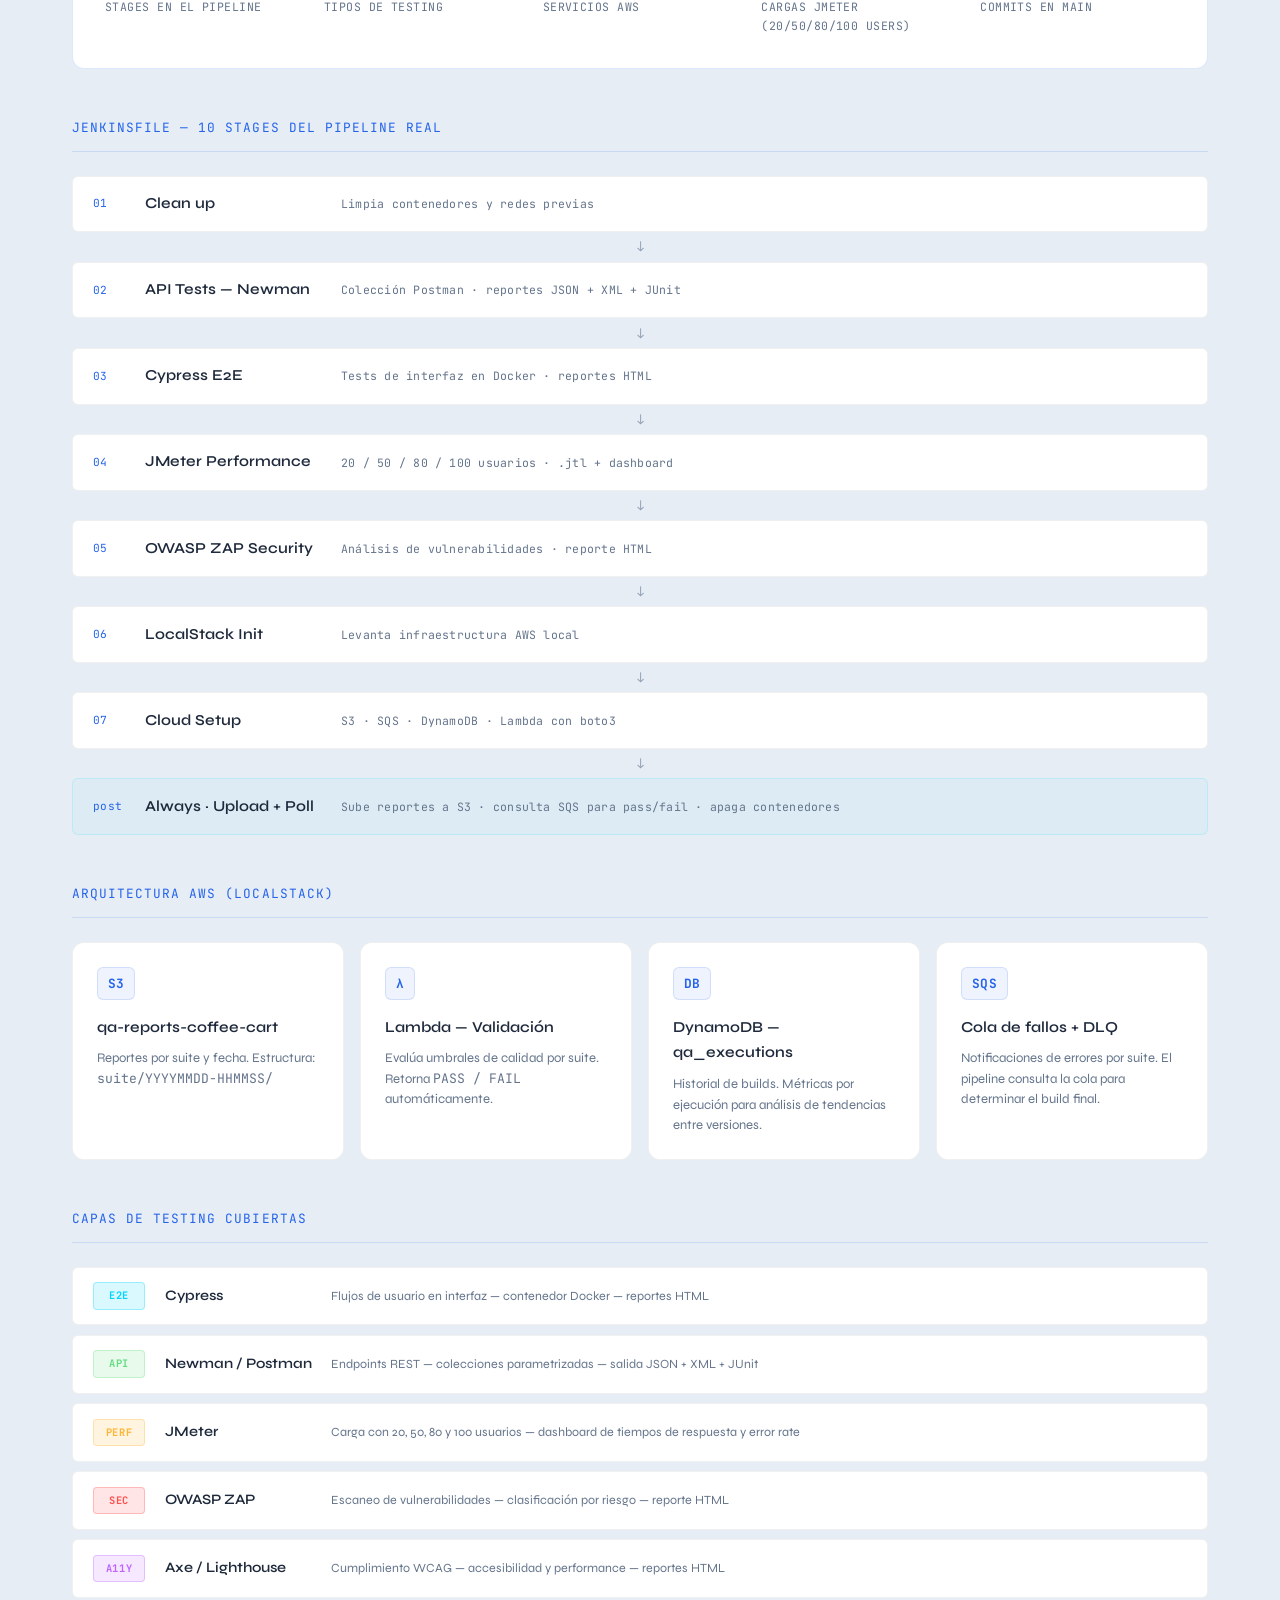
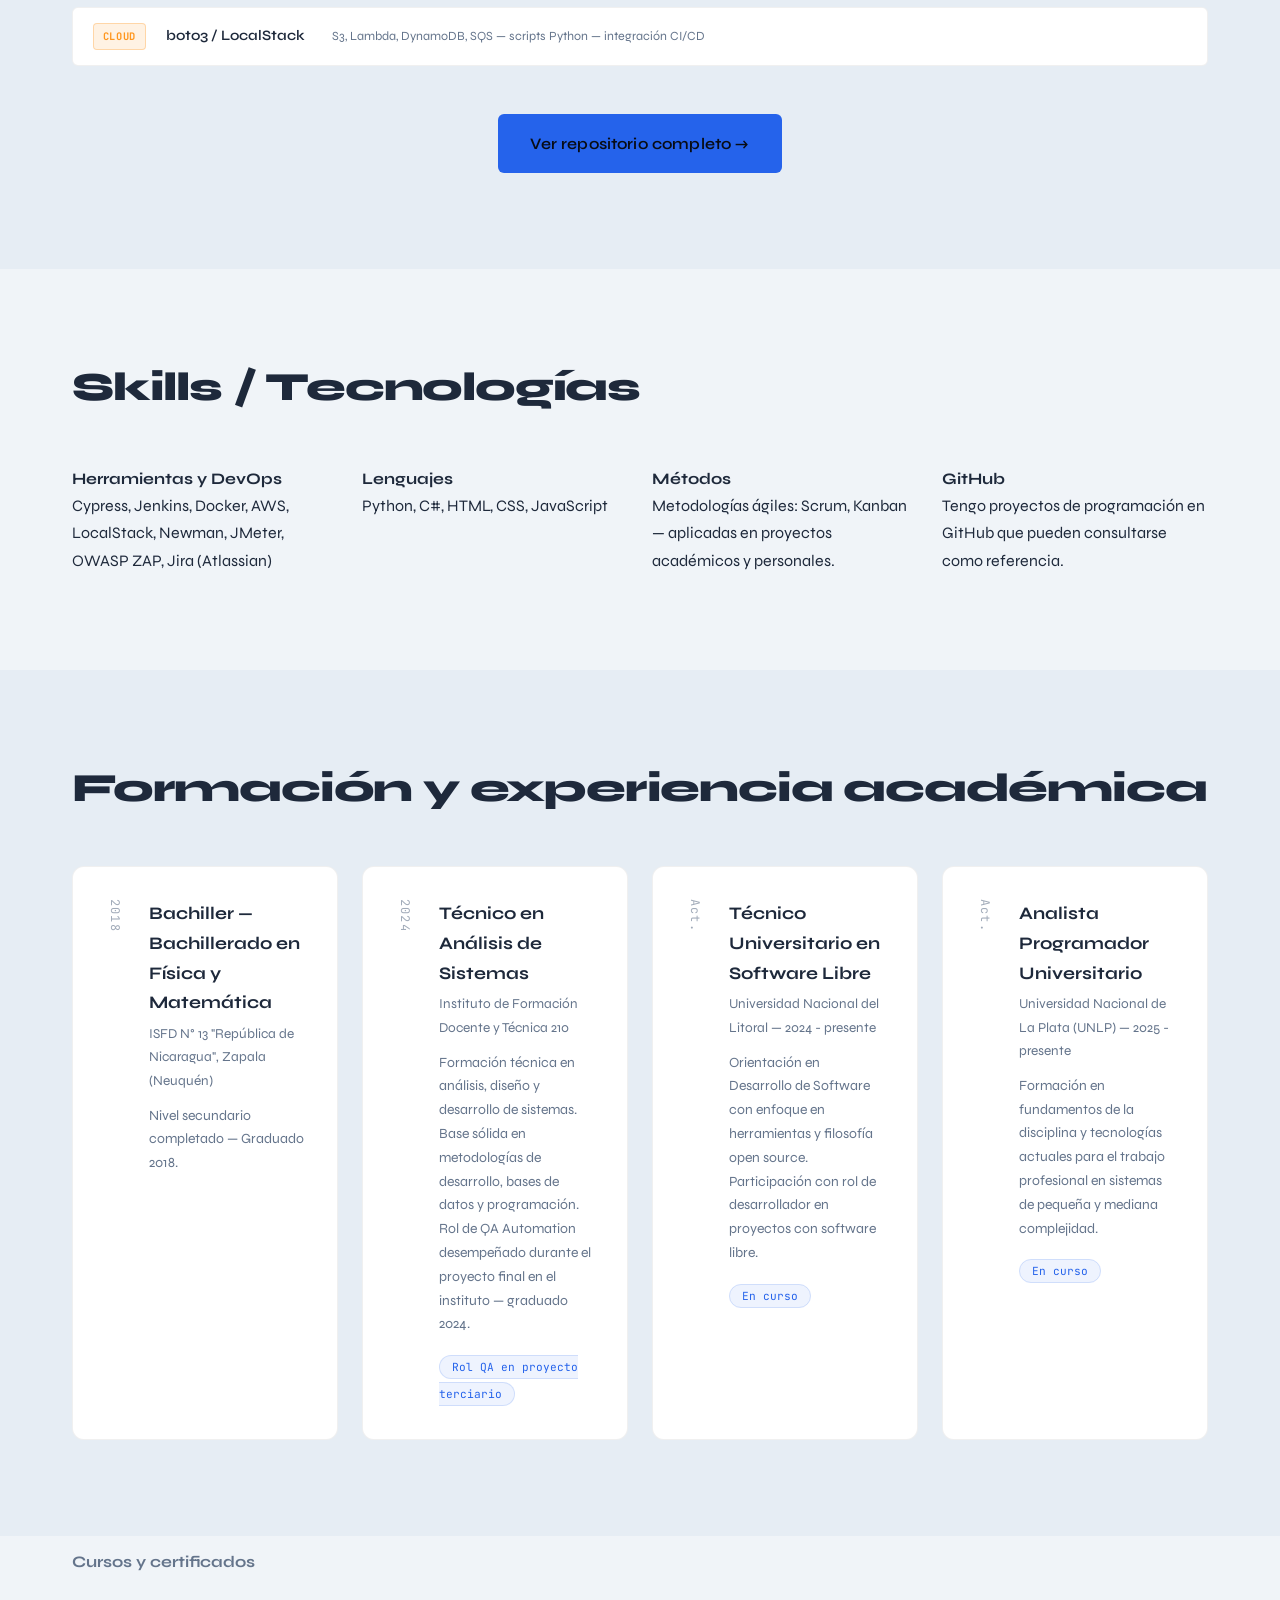
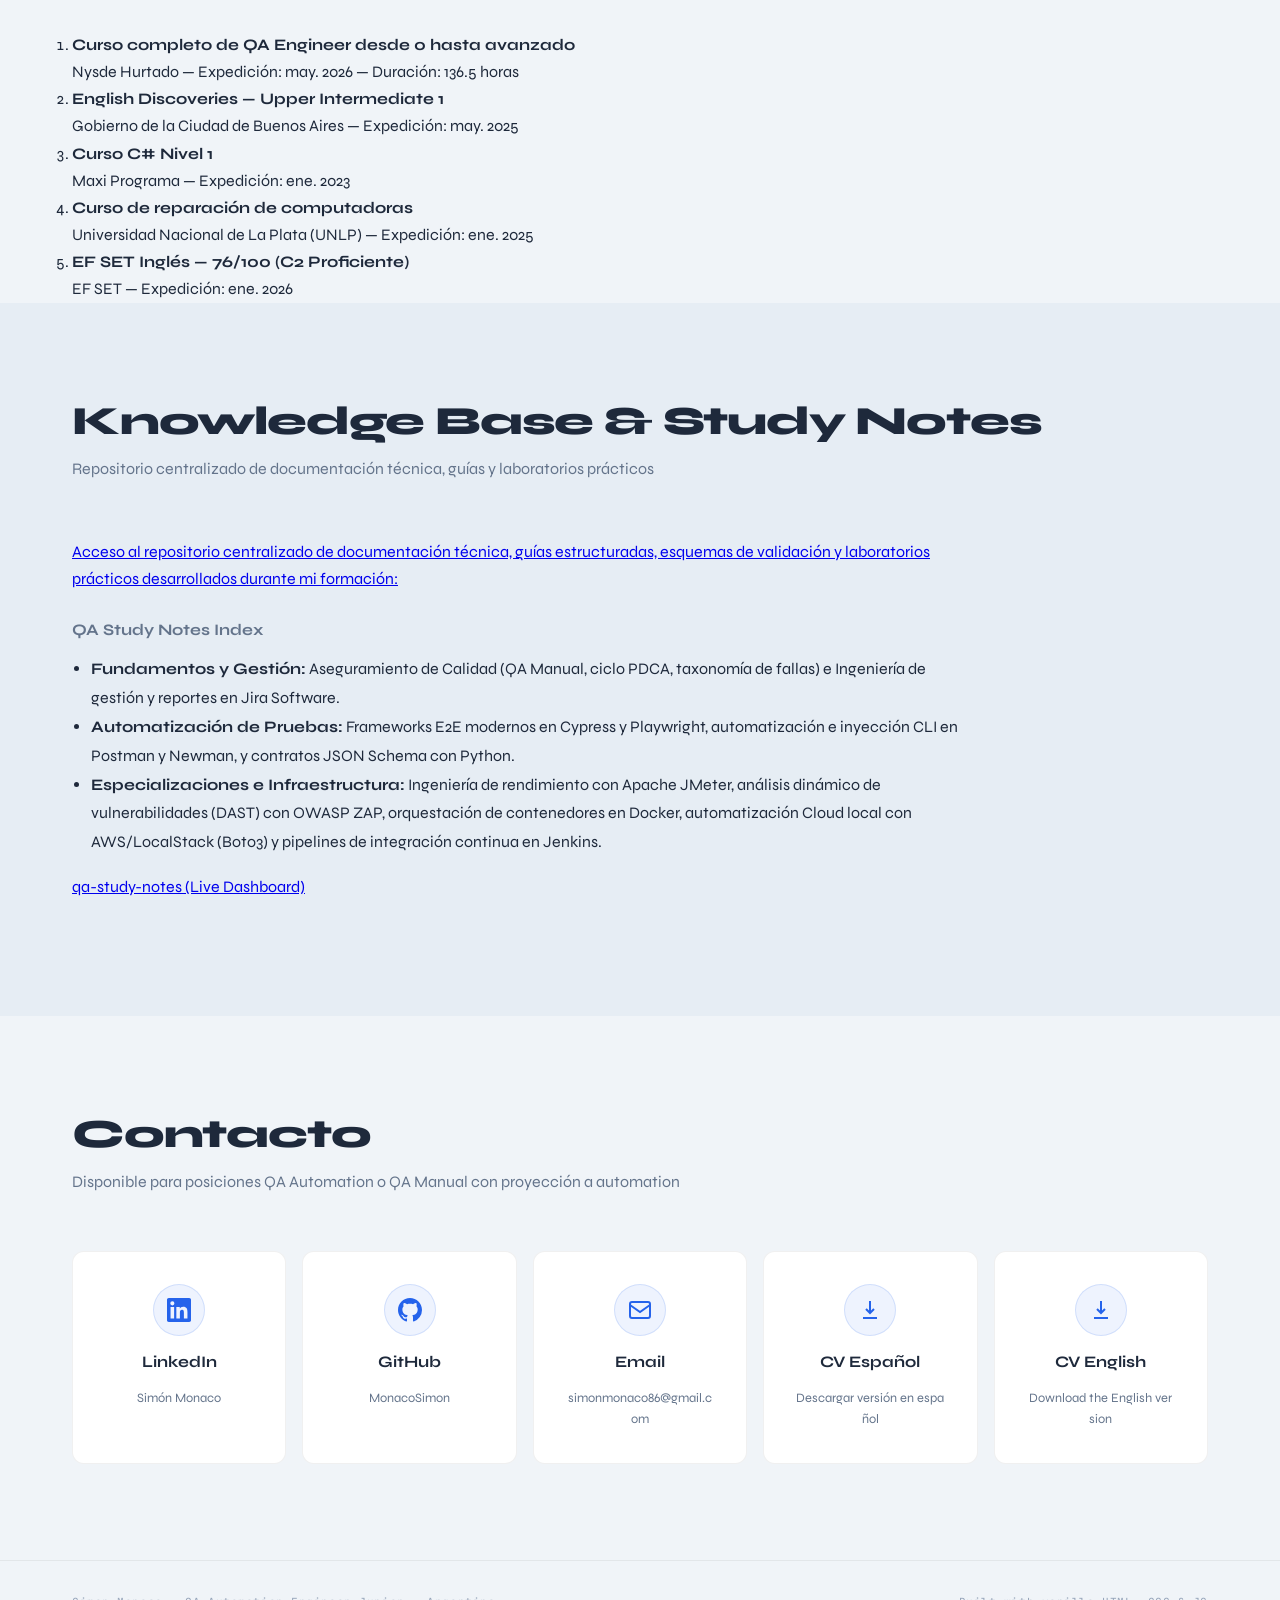
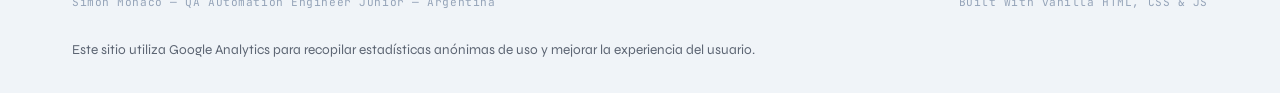
==== commit c1849a08: "agregado arquitectura POM" ====
--- a/index.html
+++ b/index.html
@@ -543,7 +543,8 @@
               propio contenedor Docker, orquestados con Docker Compose e integrados en un pipeline CI/CD con Jenkins.
               La aplicación se ejecuta en un contenedor Docker propio, lo que requiere la comunicación entre múltiples
               contenedores y el levantamiento ordenado de servicios antes de correr las pruebas. Docker y Jenkins
-              generan y almacenan reportes de ejecución.<br>
+              generan y almacenan reportes de ejecución. Además, en la automatización de Cypress se aplica la
+              arquitectura POM (Page Object Model) para estructurar las pruebas de forma más mantenible y escalable.<br>
               <strong>Rol:</strong> QA Engineer (diseño de pipeline completo de testing) y QA Manual (diseño de casos
               de prueba y reporte de bugs).
             </p>
@@ -587,7 +588,10 @@
               accesibilidad, automatización y testing manual. Cada tipo de prueba tiene su propio contenedor Docker,
               orquestados con Docker Compose e integrados en un pipeline CI/CD con Jenkins. Utiliza AWS (S3 y DynamoDB
               vía Boto3) para almacenar resultados, artefactos y métricas de las pruebas. Docker y Jenkins generan y
-              almacenan reportes de ejecución.<br>
+              almacenan reportes de ejecución. En la automatización con Cypress se implementa la arquitectura POM
+              (Page Object Model), que separa la interacción con la interfaz en objetos reutilizables, facilitando la
+              lectura, el mantenimiento y la escalabilidad de las pruebas cuando cambian los flujos o selectores de la
+              aplicación.<br>
               <strong>Rol:</strong> QA Engineer (arquitectura completa del sistema de testing con integración cloud) y
               QA Manual (diseño de casos de prueba y reporte de bugs).
             </p>
@@ -632,7 +636,9 @@
           Este repositorio es la demostración más completa de mis capacidades como QA Automation Engineer.
           Integra 6 tipos de testing distintos en un pipeline Jenkins de 10 stages, cada suite aislada en su
           propio contenedor Docker, con servicios AWS reales simulados via LocalStack para almacenamiento,
-          validación automática y trazabilidad de resultados.
+          validación automática y trazabilidad de resultados. En la capa de automatización E2E, las pruebas de
+          Cypress están diseñadas con arquitectura POM (Page Object Model), separando la interacción con la UI en
+          objetos reutilizables para mejorar la mantenibilidad y escalabilidad de los tests.
         </p>
         <a href="https://github.com/MonacoSimon/qa-repository-coffee-cart" target="_blank" class="btn btn-primary"
           rel="noopener noreferrer" style="margin-top:1.5rem;display:inline-flex;">
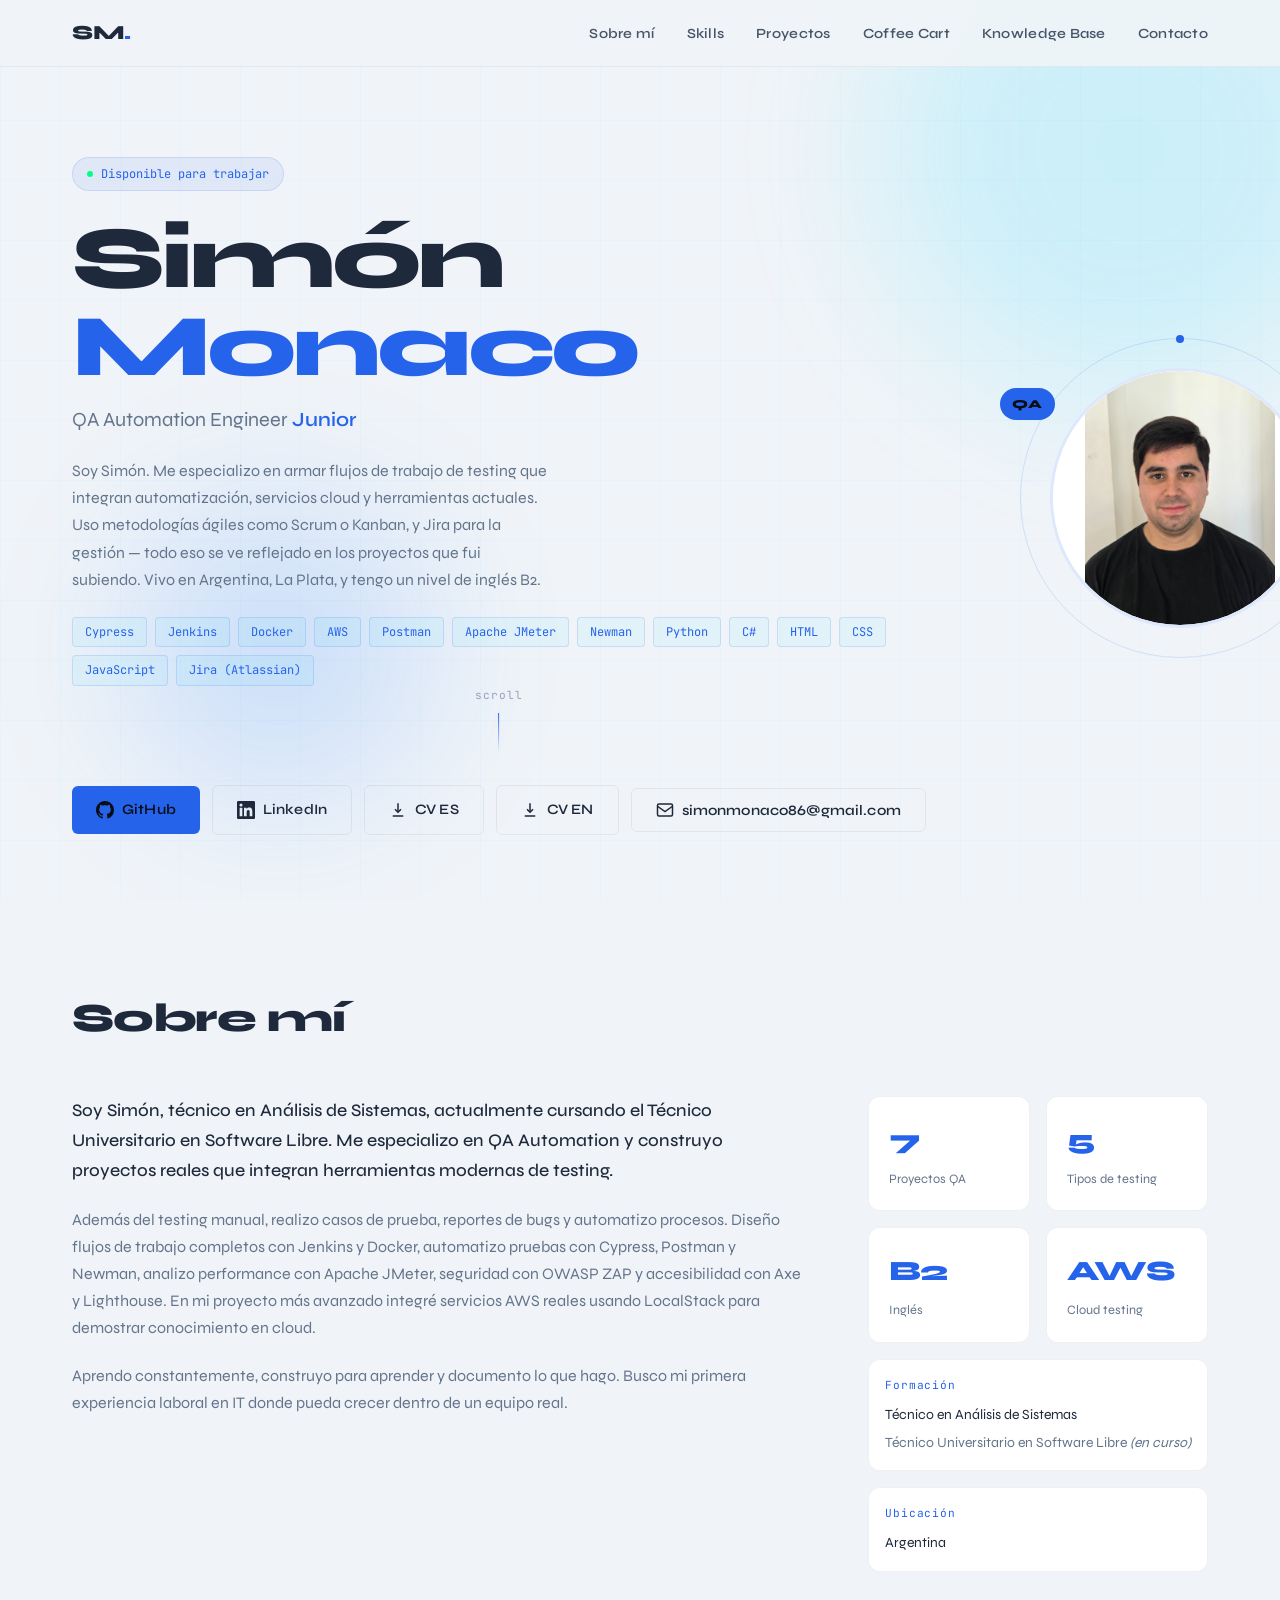
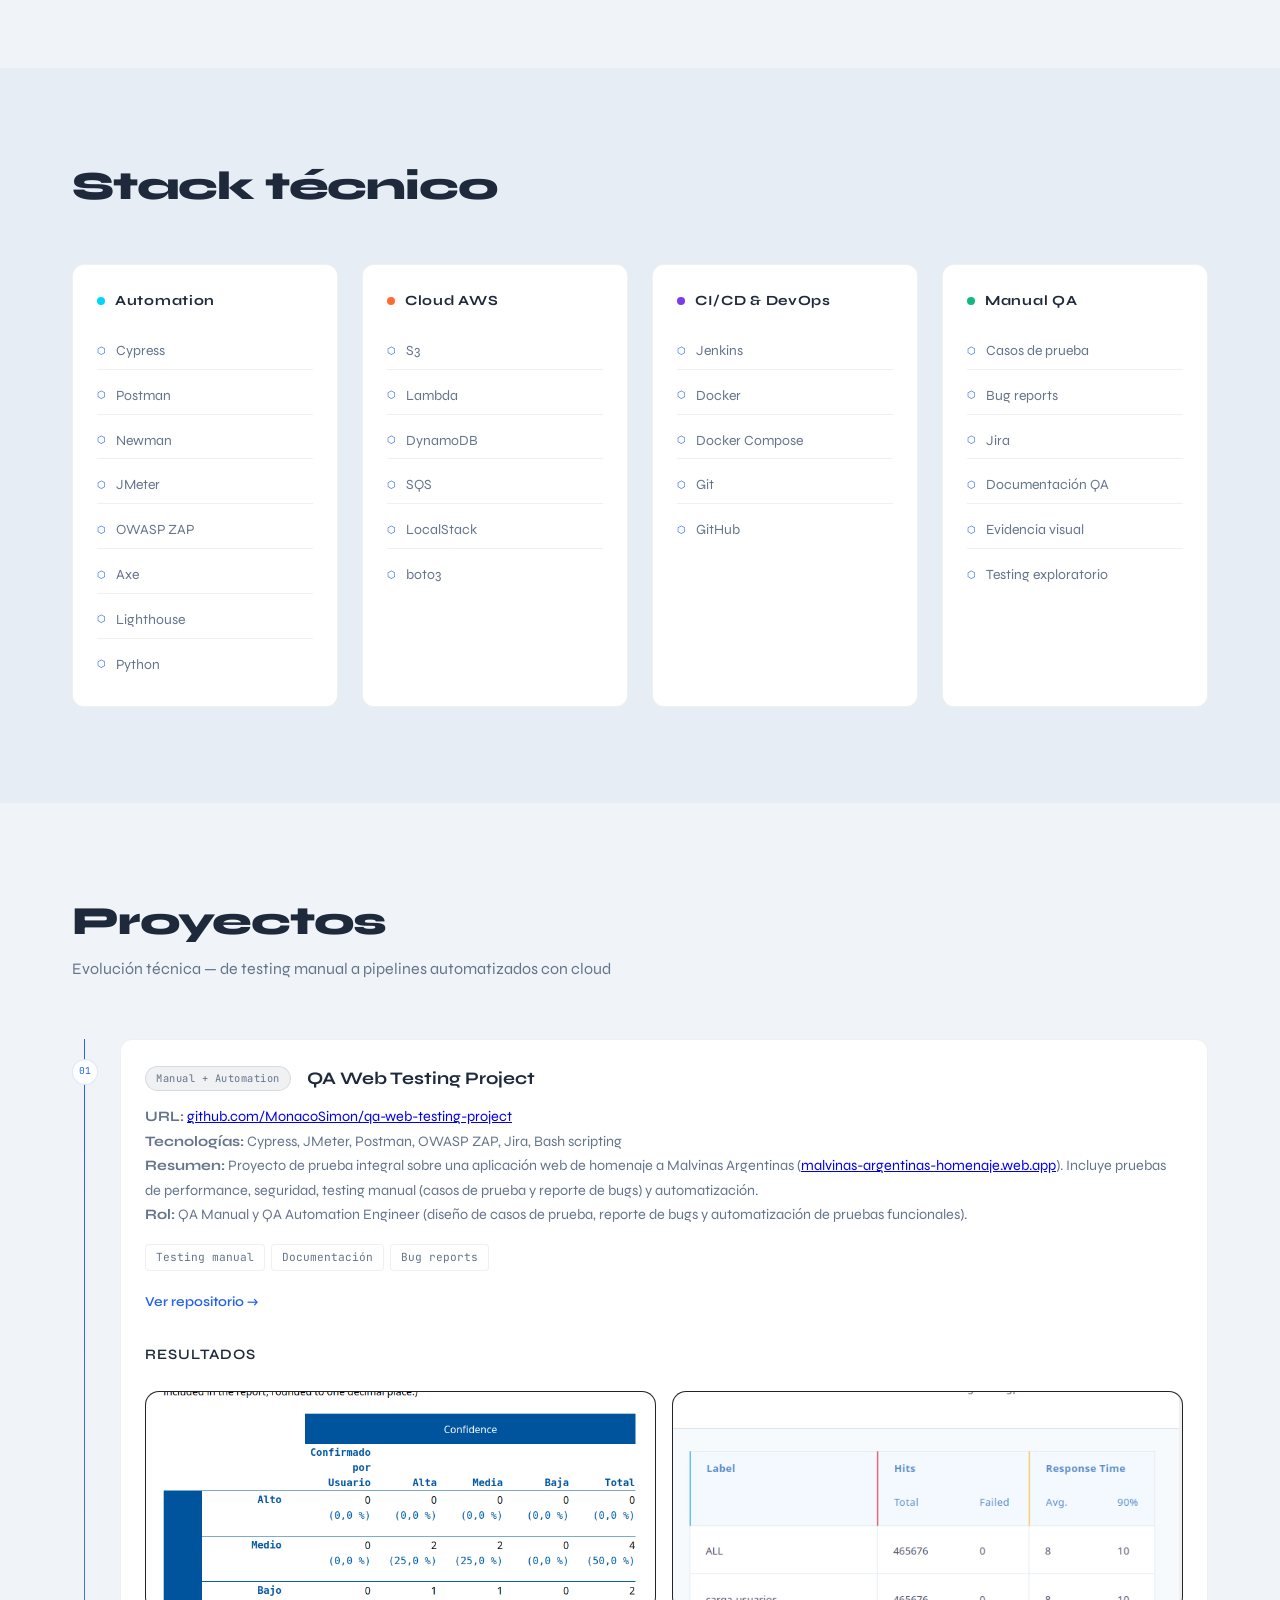
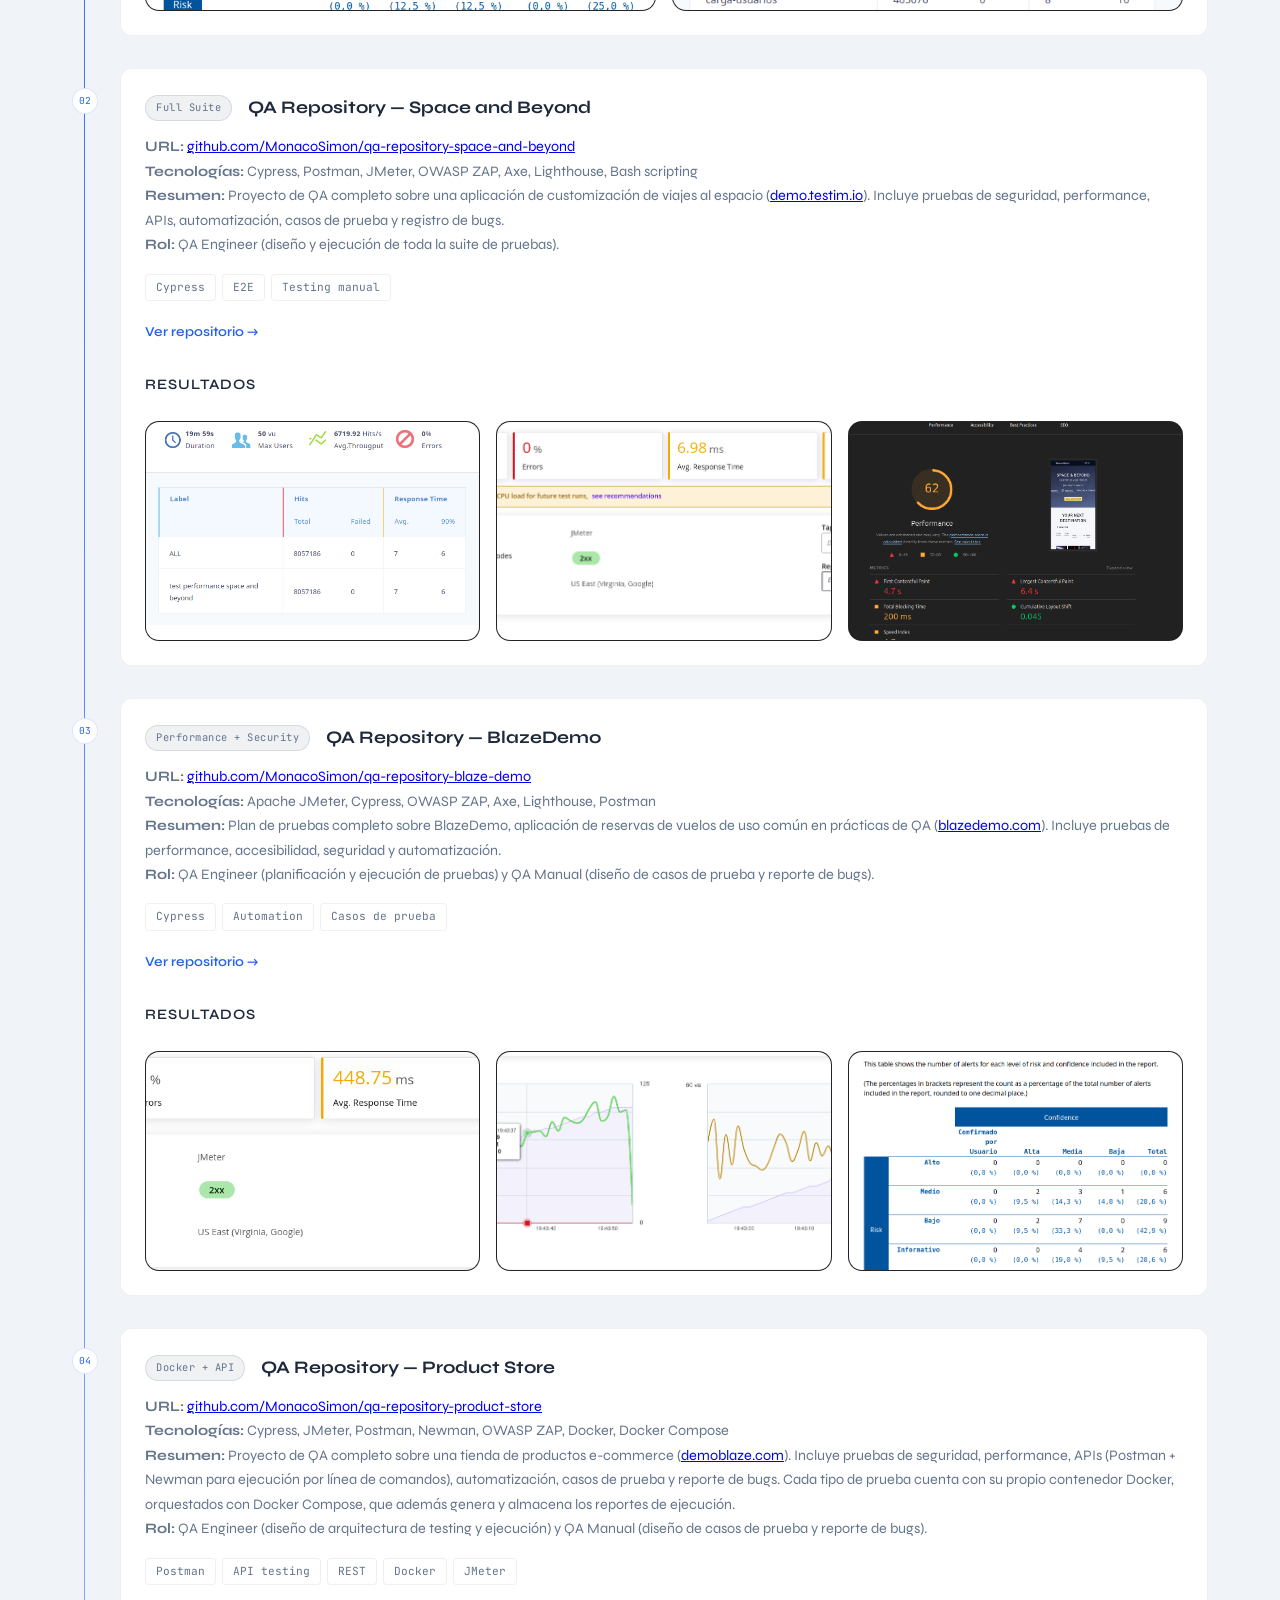
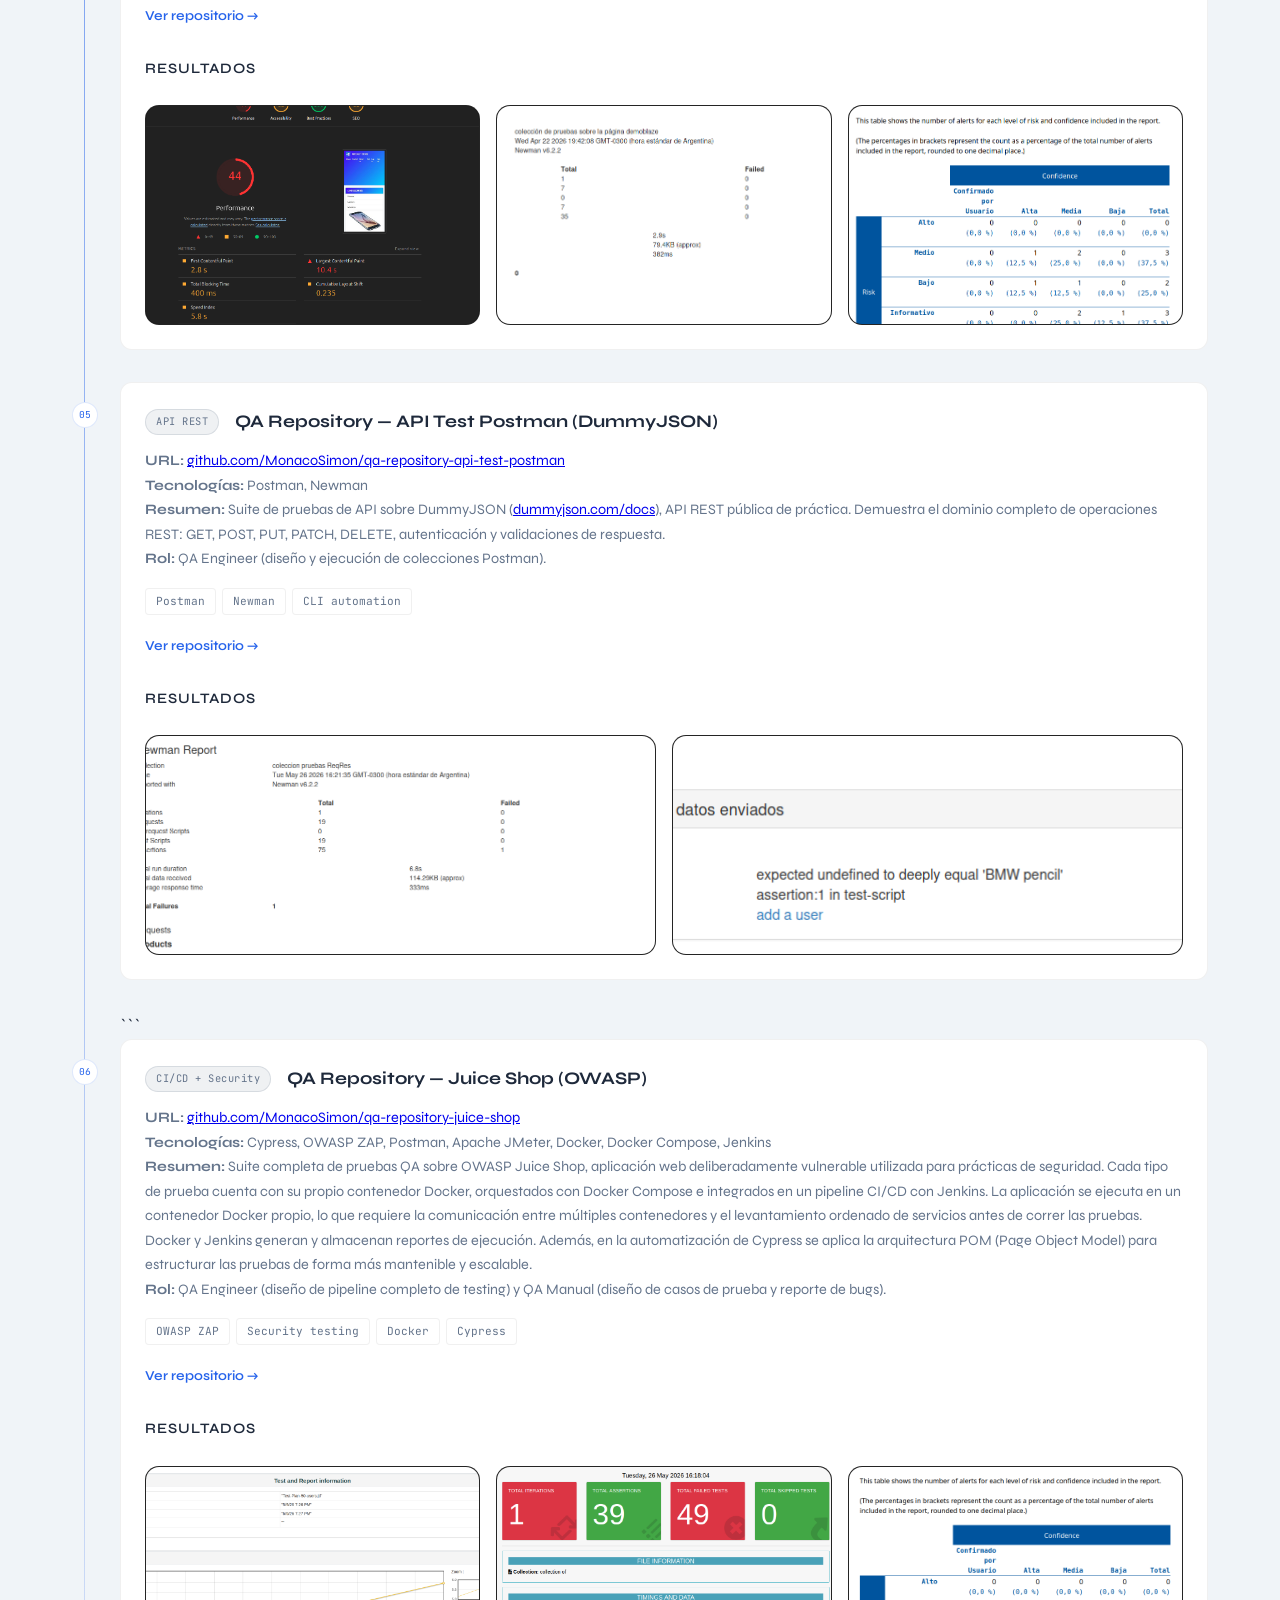
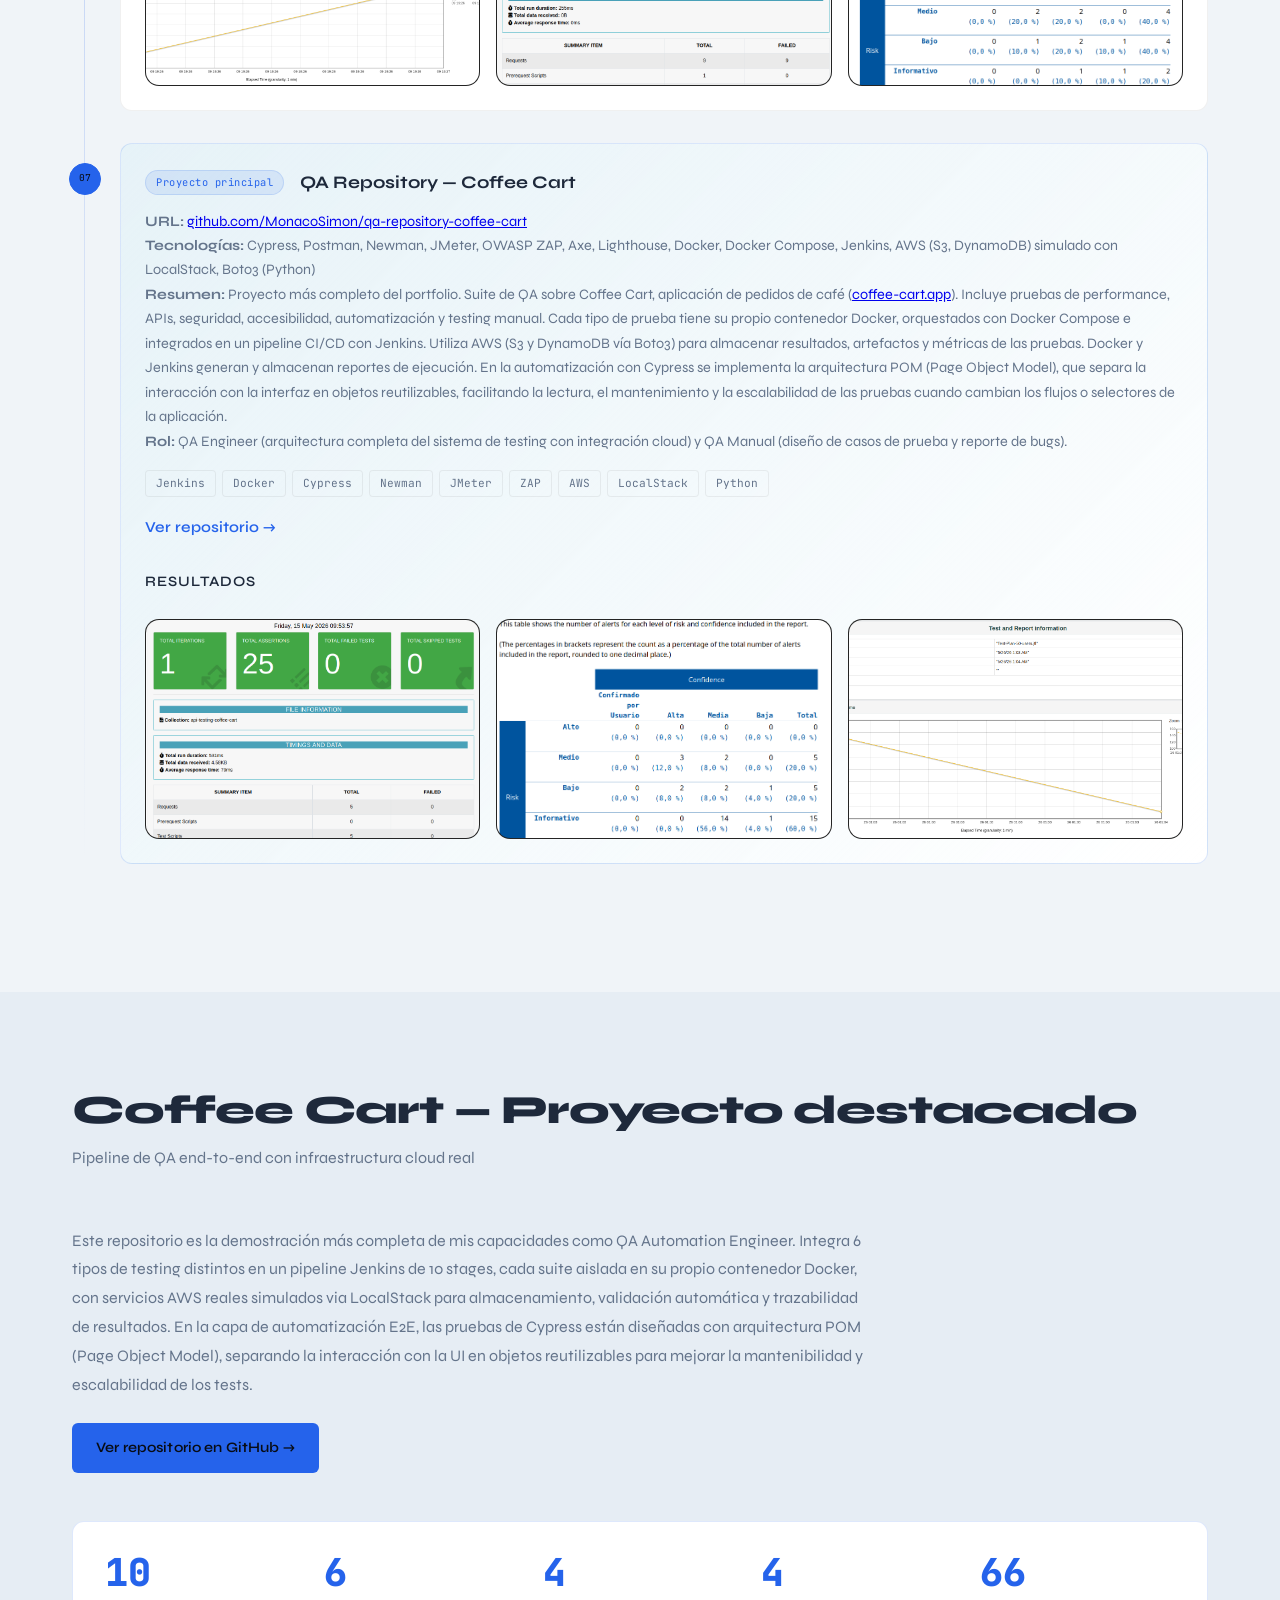
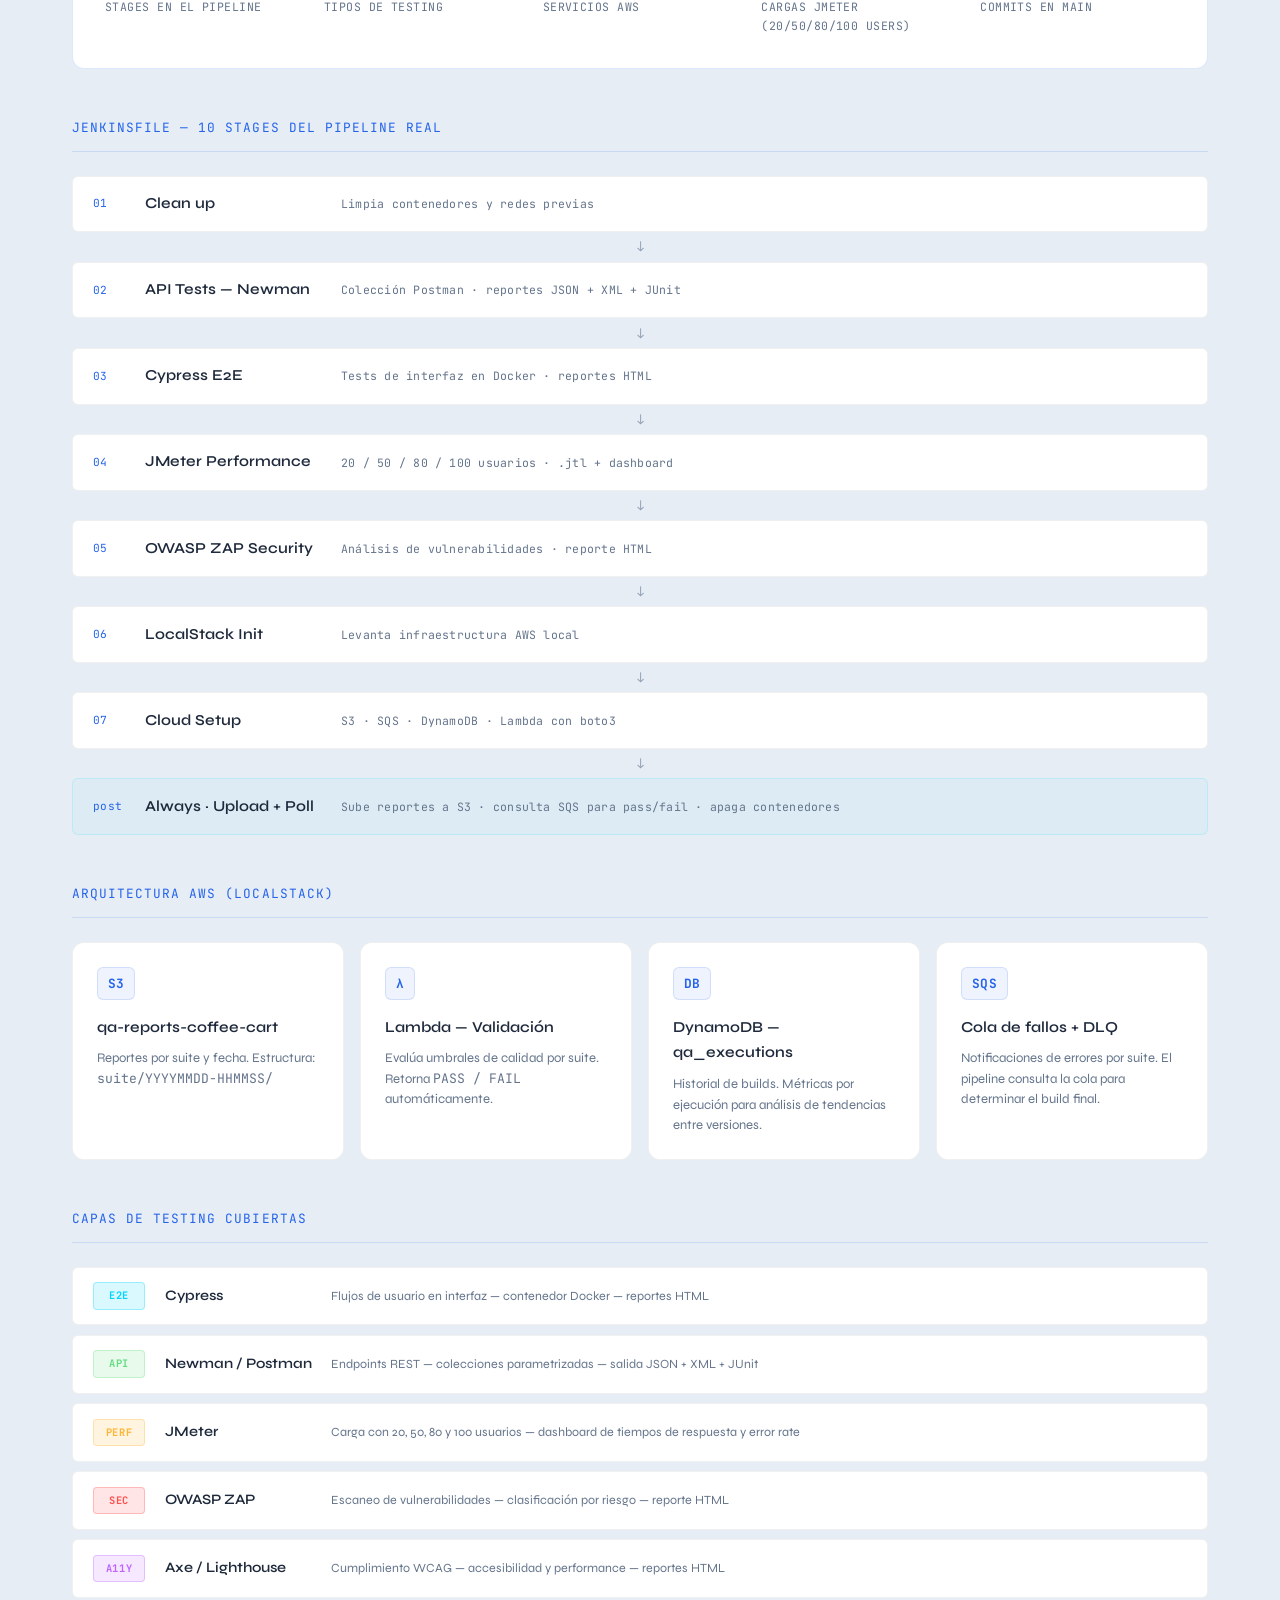
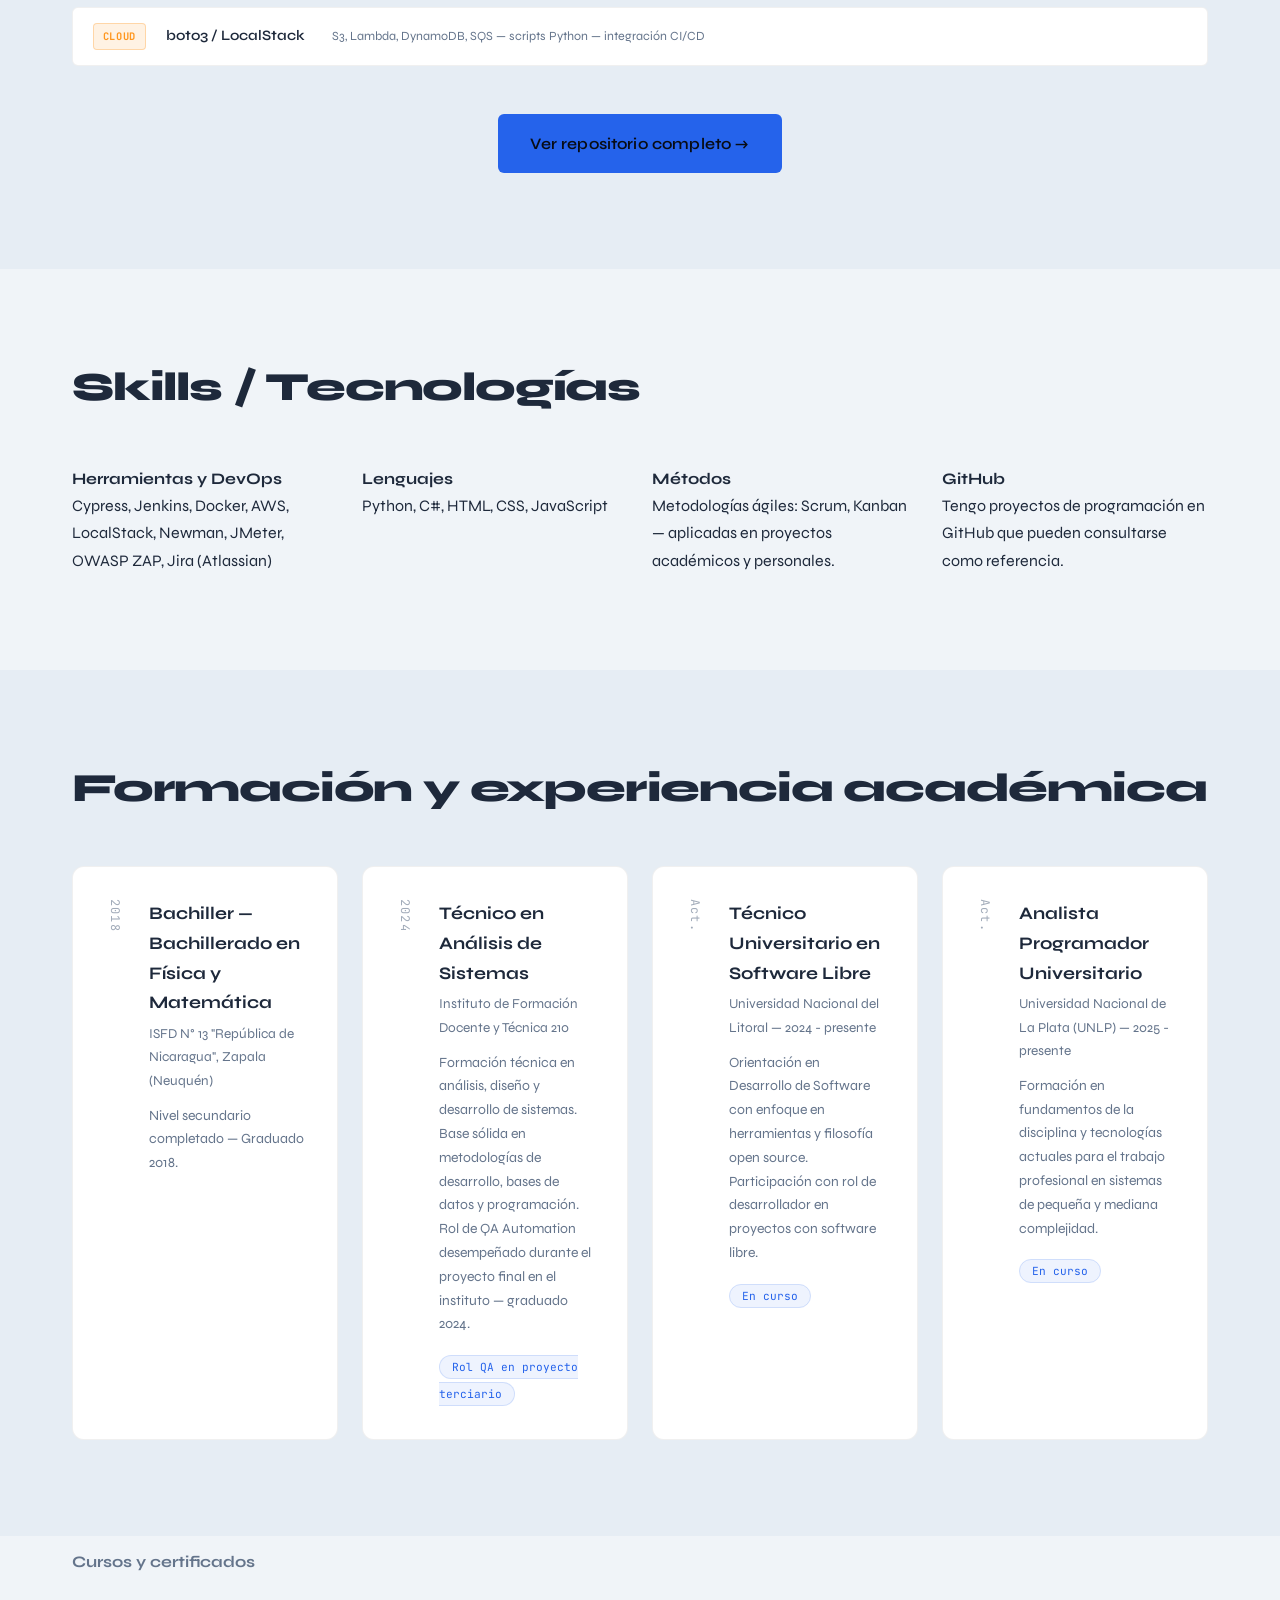
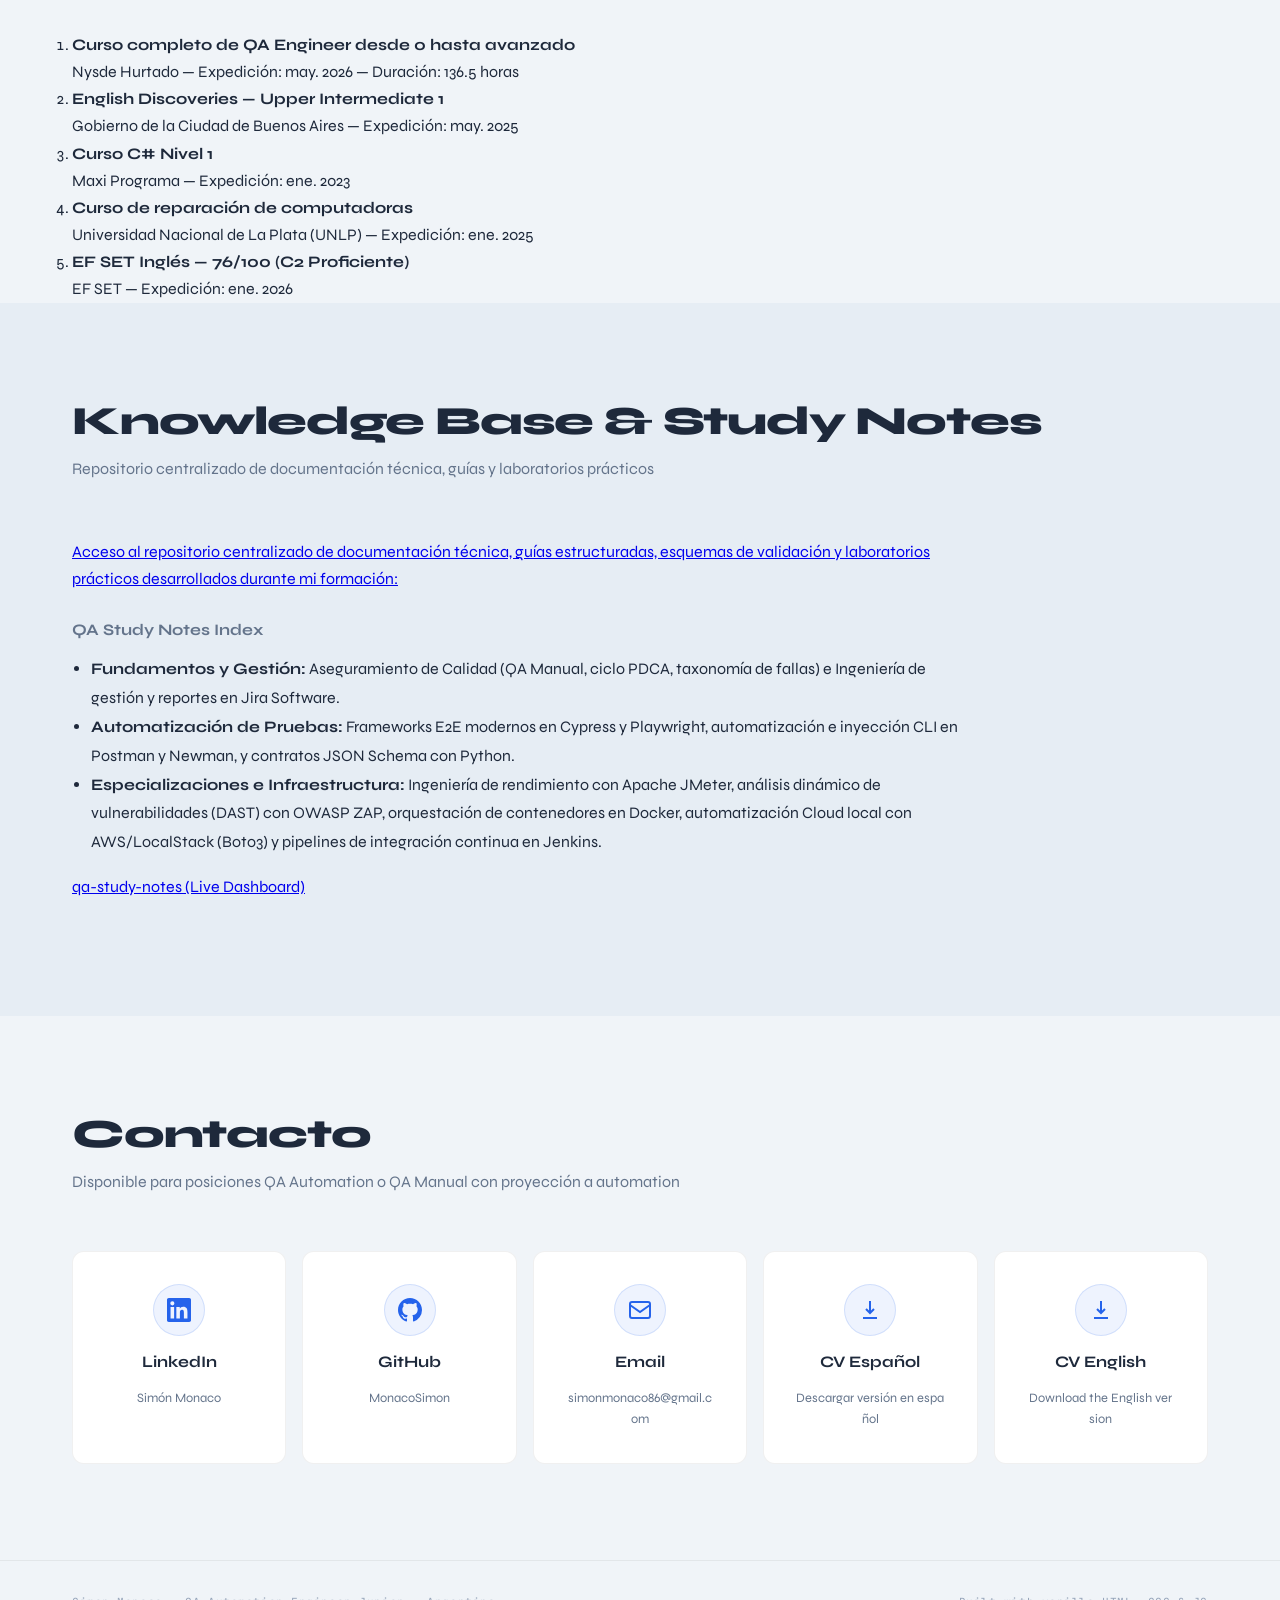
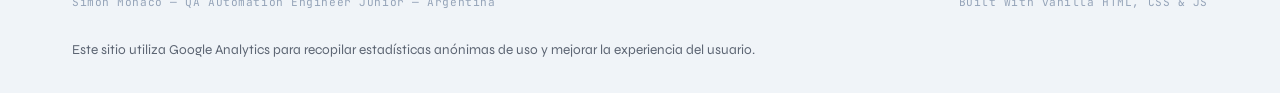
==== commit a3beaeb6: "cambios portfolio" ====
--- a/index.html
+++ b/index.html
@@ -59,6 +59,7 @@
         <li><a href="#skills">Skills</a></li>
         <li><a href="#proyectos">Proyectos</a></li>
         <li><a href="#destacado">Coffee Cart</a></li>
+        <li><a href="#knowledge-base">Knowledge Base</a></li>
         <li><a href="#contacto">Contacto</a></li>
       </ul>
       <button class="nav-toggle" id="navToggle" aria-label="Menú de navegación">
